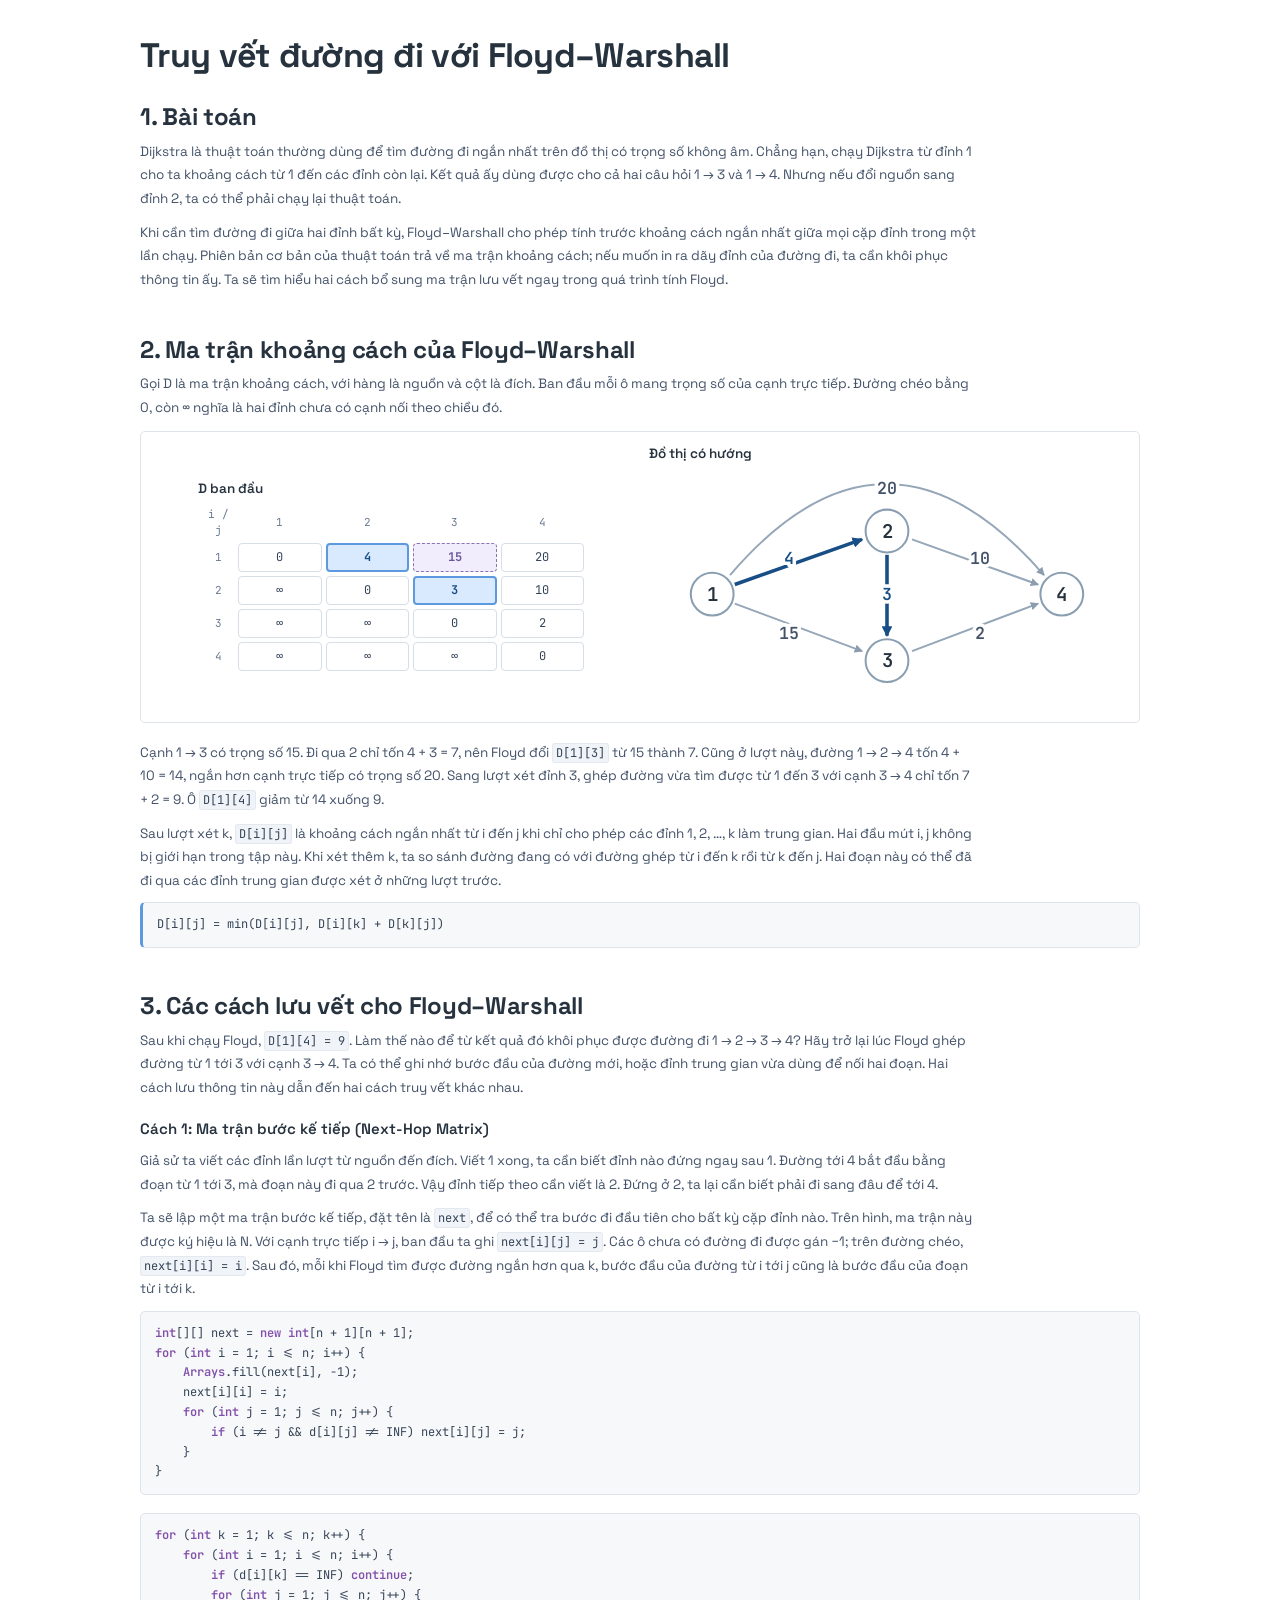
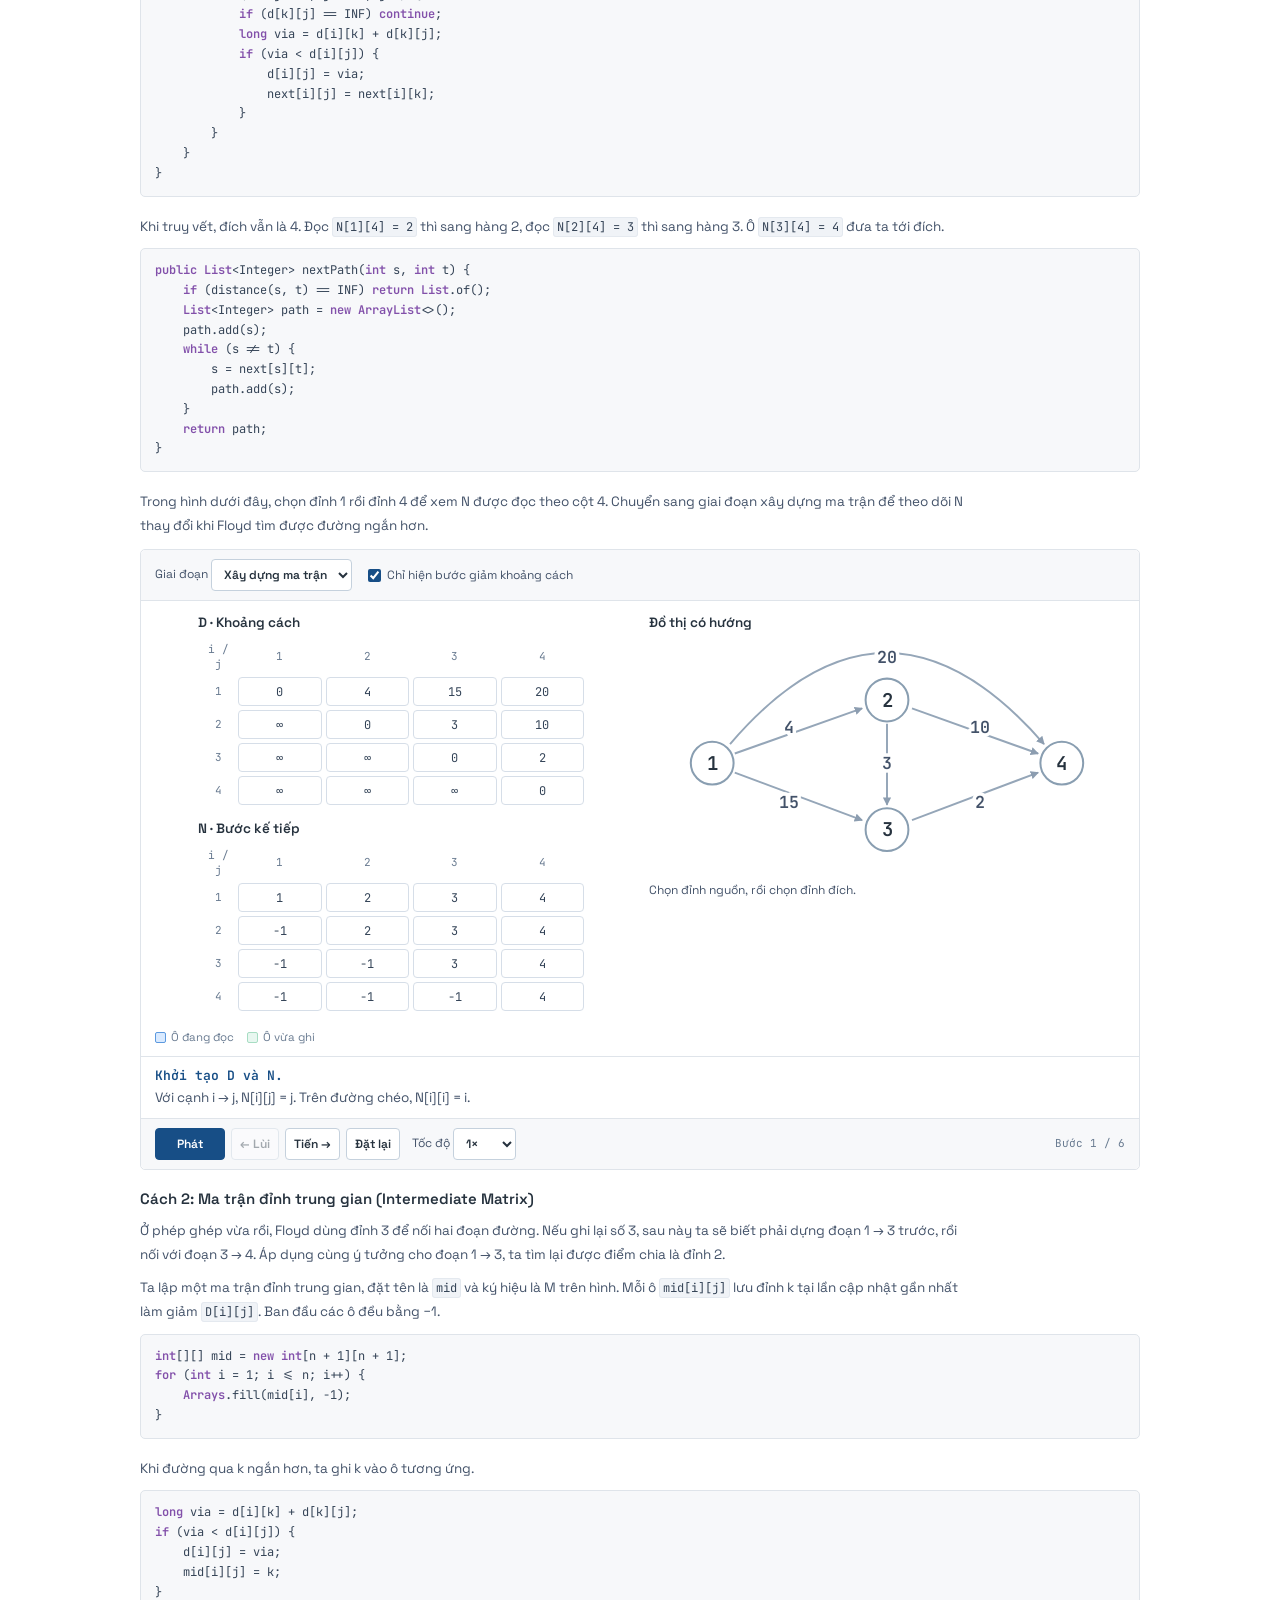
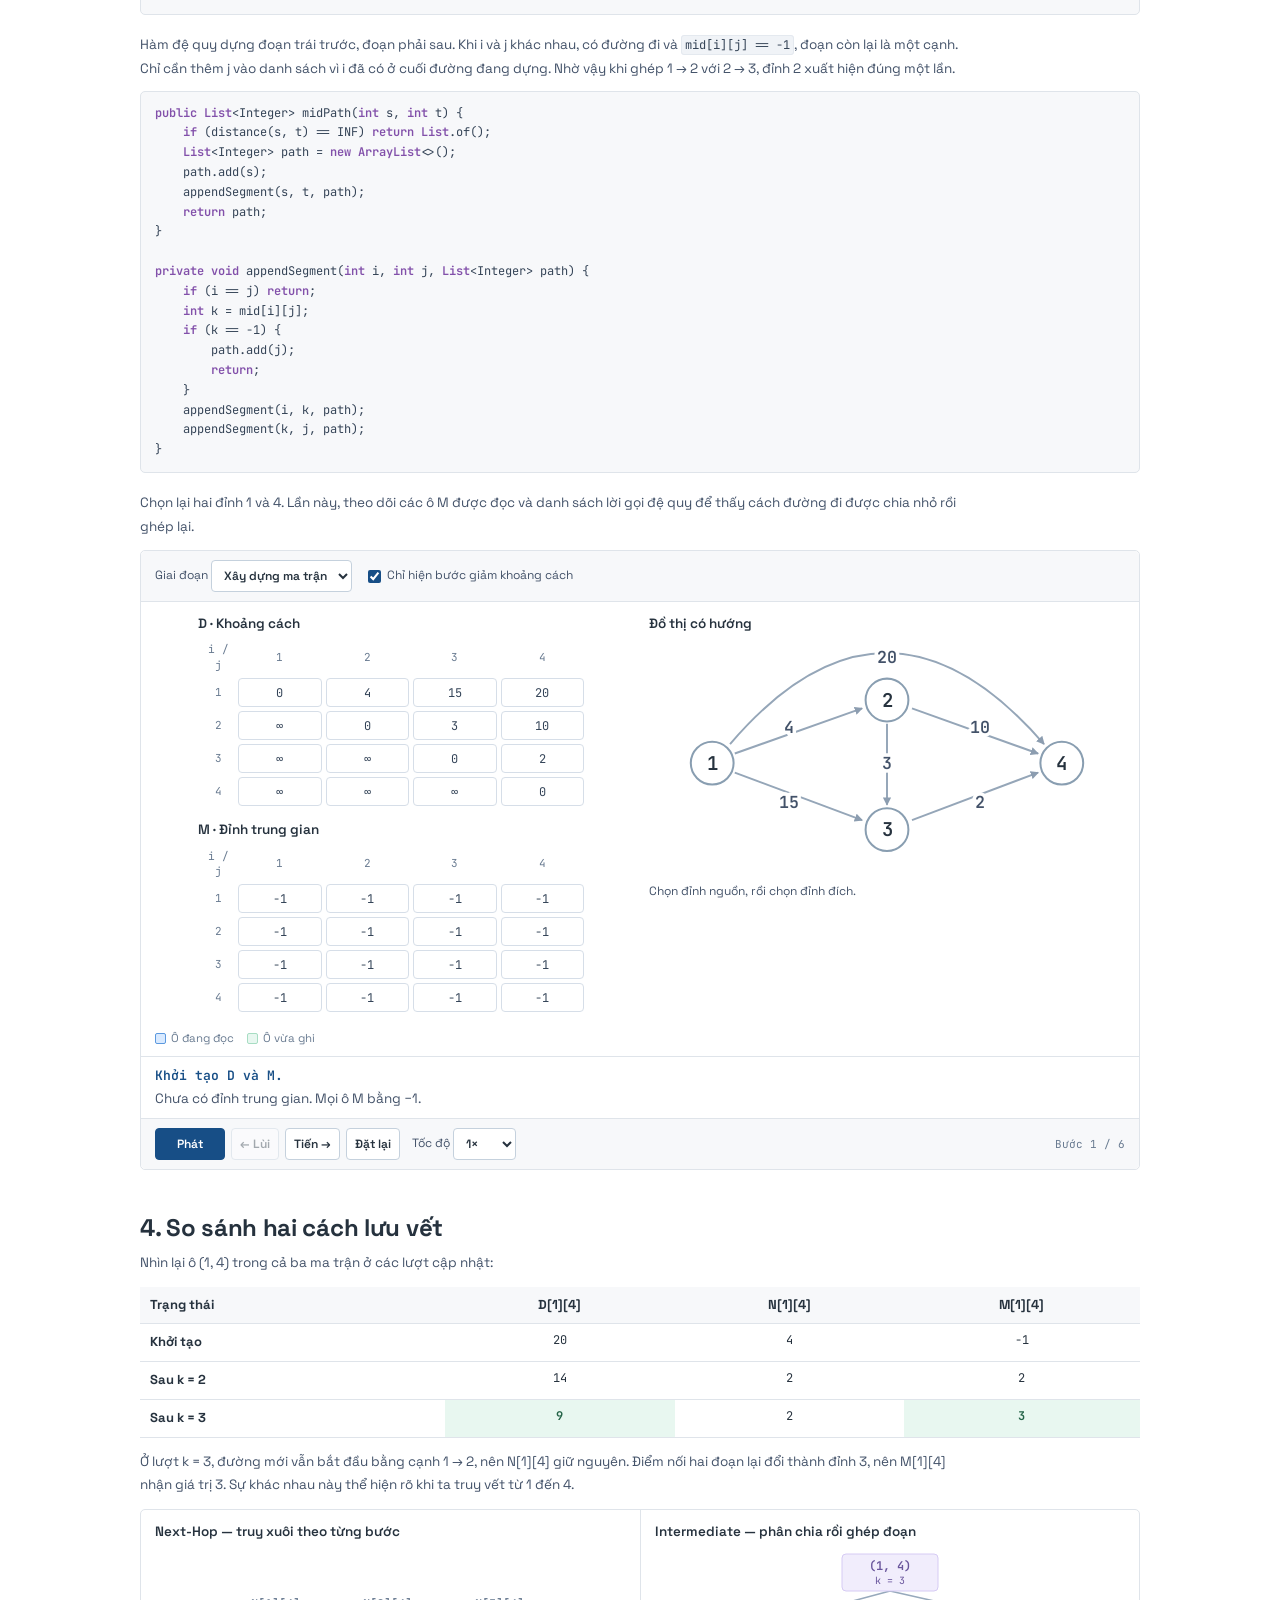
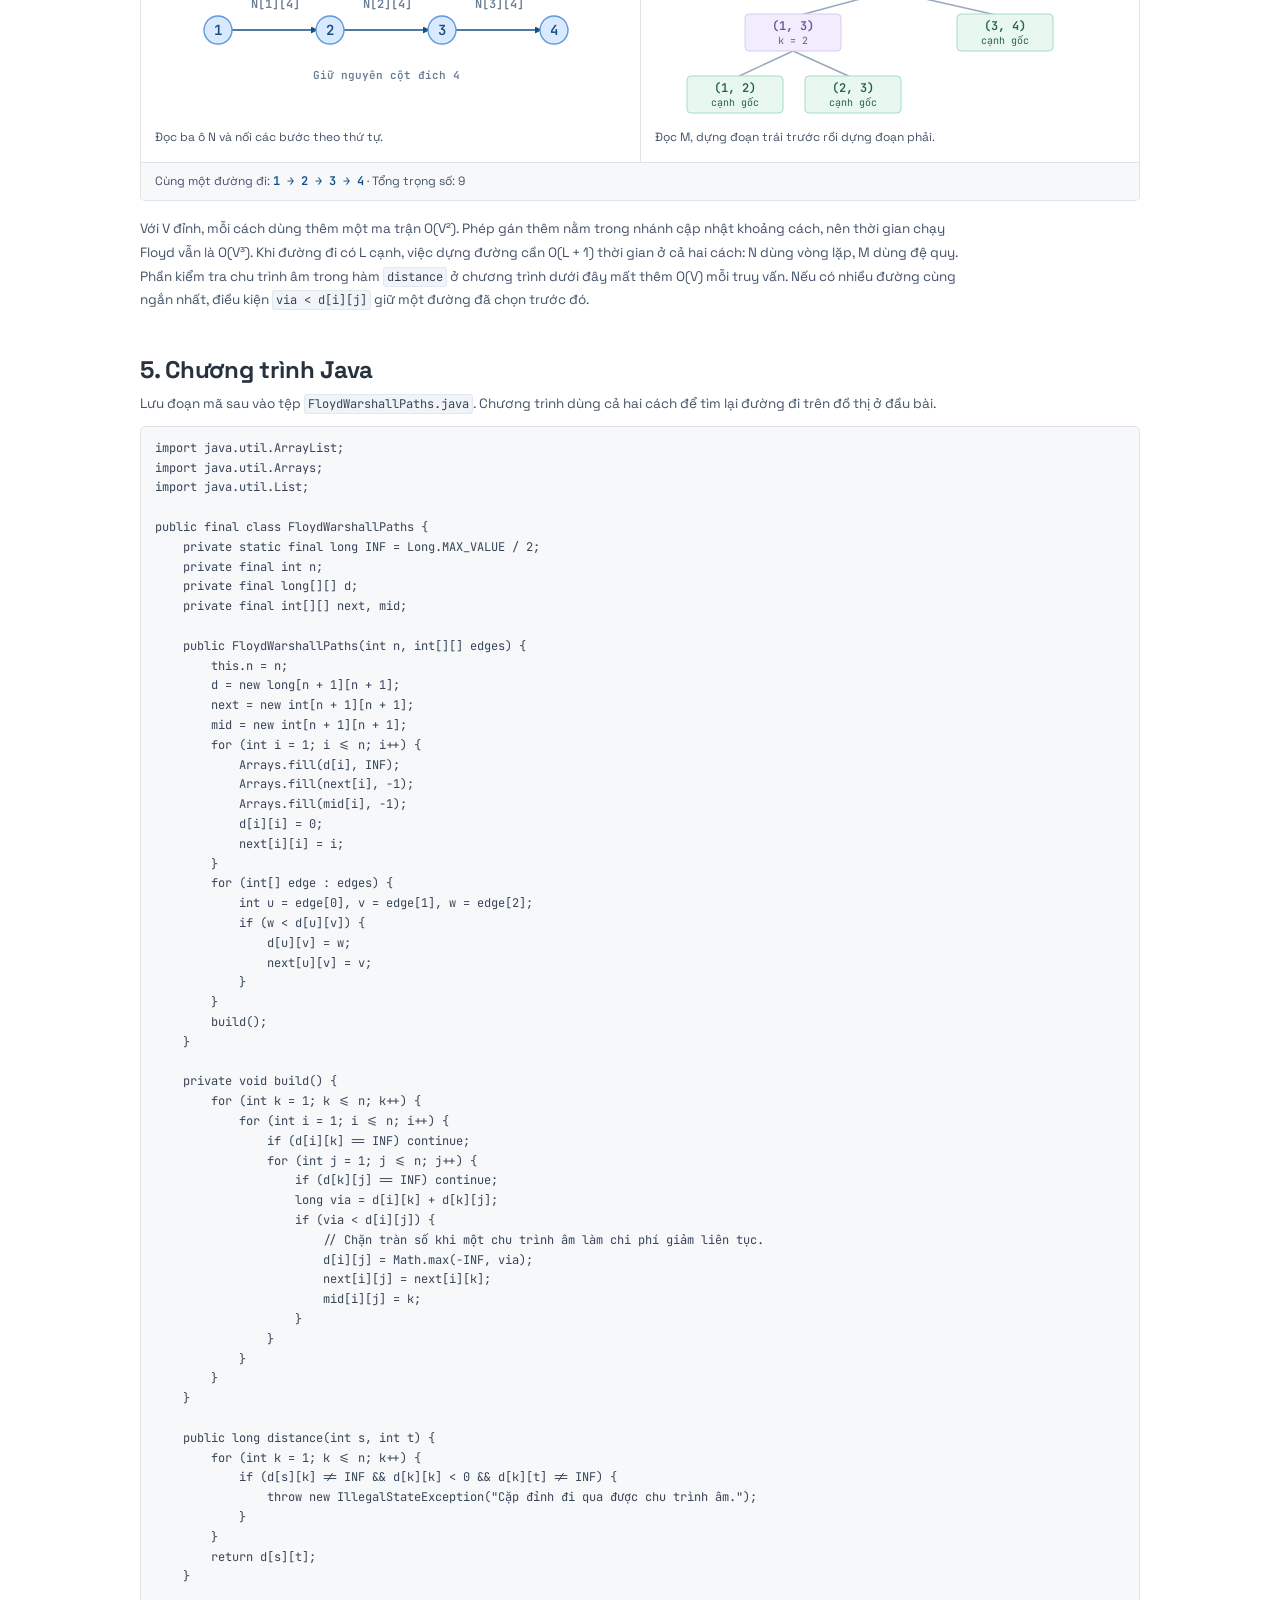
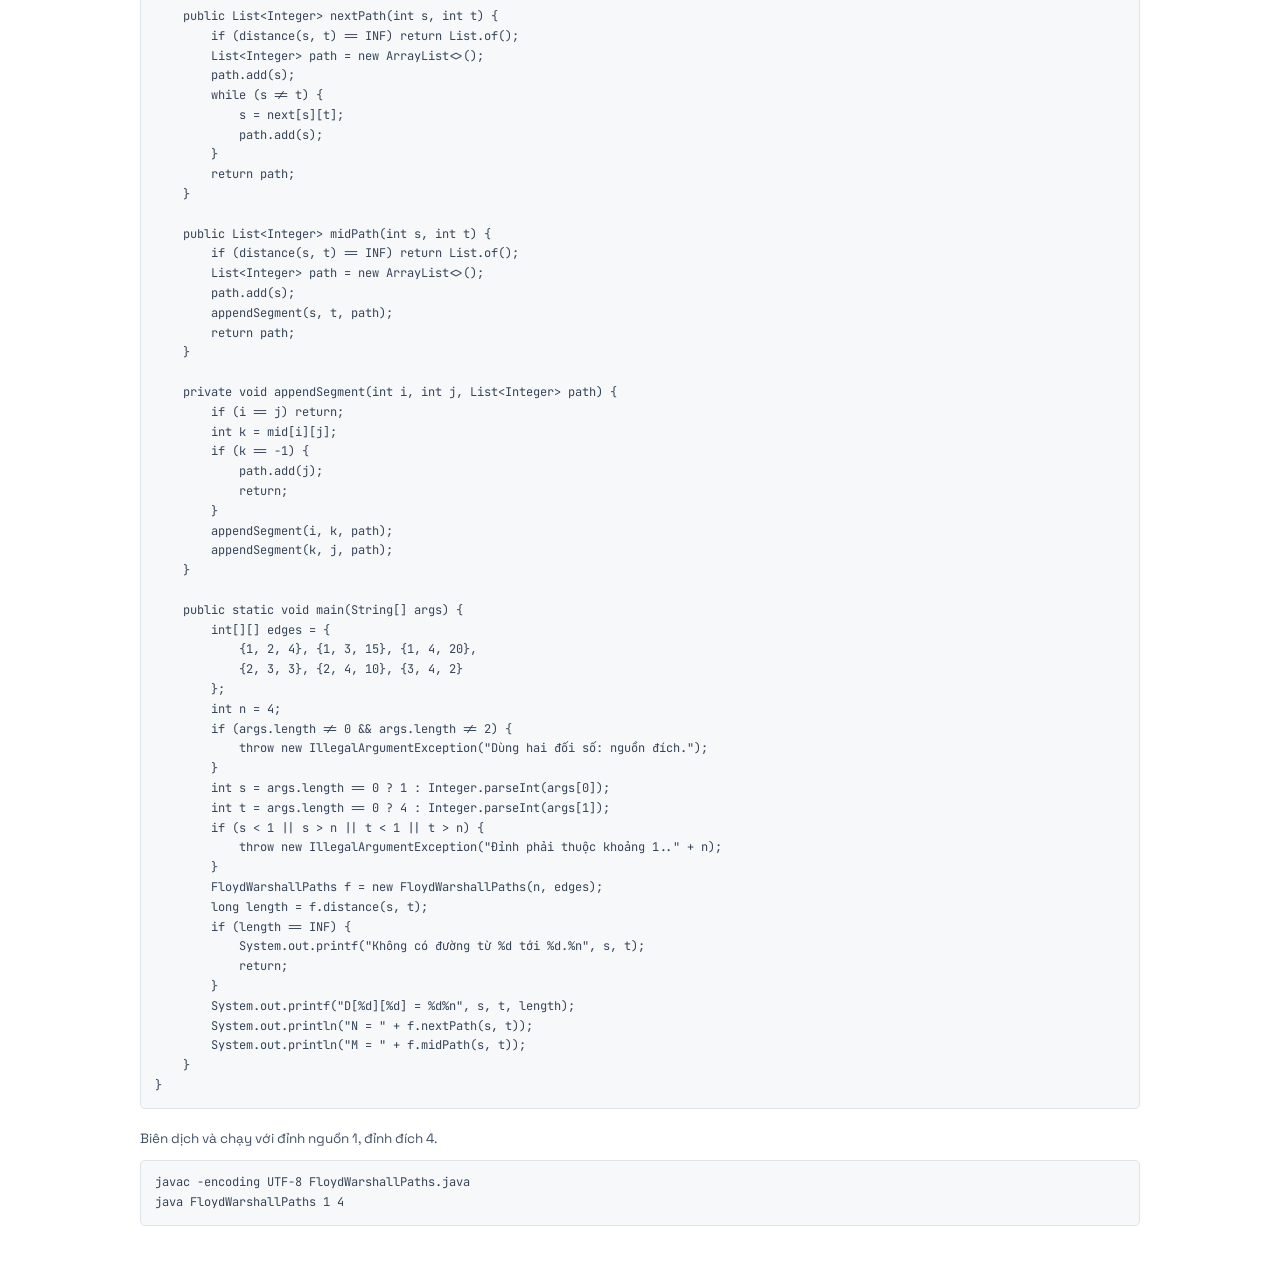
==== index.html @ 9a519100 "Clarify Floyd recurrence and compare sequential and recursive path reconstruction" ====
<!doctype html>
<html lang="vi">
<head>
<meta charset="utf-8"><meta name="viewport" content="width=device-width, initial-scale=1">
<title>Truy vết đường đi với Floyd–Warshall</title>
<meta name="description" content="Truy vết Floyd–Warshall bằng ma trận bước kế tiếp hoặc ma trận đỉnh trung gian, với ví dụ bốn đỉnh và mã Java.">
<link rel="stylesheet" href="lesson.css?v=inline4"><script defer src="matrix-engine.js?v=5"></script><script defer src="lesson.js?v=reader2"></script>
</head>
<body><main>
<header><h1>Truy vết đường đi với Floyd–Warshall</h1></header>
<section id="problem"><h2>1. Bài toán</h2>
<p>Dijkstra là thuật toán thường dùng để tìm đường đi ngắn nhất trên đồ thị có trọng số không âm. Chẳng hạn, chạy Dijkstra từ đỉnh 1 cho ta khoảng cách từ 1 đến các đỉnh còn lại. Kết quả ấy dùng được cho cả hai câu hỏi 1 → 3 và 1 → 4. Nhưng nếu đổi nguồn sang đỉnh 2, ta có thể phải chạy lại thuật toán.</p>
<p>Khi cần tìm đường đi giữa hai đỉnh bất kỳ, Floyd–Warshall cho phép tính trước khoảng cách ngắn nhất giữa mọi cặp đỉnh trong một lần chạy. Phiên bản cơ bản của thuật toán trả về ma trận khoảng cách; nếu muốn in ra dãy đỉnh của đường đi, ta cần khôi phục thông tin ấy. Ta sẽ tìm hiểu hai cách bổ sung ma trận lưu vết ngay trong quá trình tính Floyd.</p>
</section>
<section id="floyd"><h2>2. Ma trận khoảng cách của Floyd–Warshall</h2>
<p>Gọi D là ma trận khoảng cách, với hàng là nguồn và cột là đích. Ban đầu mỗi ô mang trọng số của cạnh trực tiếp. Đường chéo bằng 0, còn ∞ nghĩa là hai đỉnh chưa có cạnh nối theo chiều đó.</p>
<div class="views initial"><div class="matrices"><table class="matrix" data-matrix="D"><caption>D ban đầu</caption><thead><tr><td>i / j</td><th scope="col">1</th><th scope="col">2</th><th scope="col">3</th><th scope="col">4</th></tr></thead><tbody><tr><th scope="row">1</th><td data-cell="0,0">0</td><td data-cell="0,1" class="read">4</td><td data-cell="0,2" class="target">15</td><td data-cell="0,3">20</td></tr><tr><th scope="row">2</th><td data-cell="1,0">∞</td><td data-cell="1,1">0</td><td data-cell="1,2" class="read">3</td><td data-cell="1,3">10</td></tr><tr><th scope="row">3</th><td data-cell="2,0">∞</td><td data-cell="2,1">∞</td><td data-cell="2,2">0</td><td data-cell="2,3">2</td></tr><tr><th scope="row">4</th><td data-cell="3,0">∞</td><td data-cell="3,1">∞</td><td data-cell="3,2">∞</td><td data-cell="3,3">0</td></tr></tbody></table></div><figure class="graph-panel" style="--arrow:url(#arrow-initial);--arrow-on:url(#arrow-on-initial)"><figcaption>Đồ thị có hướng</figcaption><svg class="route-graph" role="img" aria-labelledby="graph-title-initial" viewBox="0 0 370 202">
            <title id="graph-title-initial">Đồ thị có hướng. Các cạnh 1 → 2, 1 → 3, 1 → 4, 2 → 3, 2 → 4 và 3 → 4 có trọng số lần lượt là 4, 15, 20, 3, 10 và 2.</title>
            <defs>
              <marker id="arrow-initial" viewBox="0 0 8 8" refX="7" refY="4" markerWidth="7" markerHeight="7" orient="auto" markerUnits="userSpaceOnUse"><path d="M0 0 8 4 0 8Z" fill="#8c9db0"/></marker>
              <marker id="arrow-on-initial" viewBox="0 0 8 8" refX="7" refY="4" markerWidth="9" markerHeight="9" orient="auto" markerUnits="userSpaceOnUse"><path d="M0 0 8 4 0 8Z" fill="#174e86"/></marker>
            </defs>
            <g data-edge="0,3"><path d="M53 90 Q184 -63 317 90"/><text x="185" y="17">20</text></g>
            <g class="active" data-edge="0,1"><path d="M57 98 164 60"/><text x="103" y="76">4</text></g>
            <g data-edge="1,3"><path d="M206 60 312 98"/><text x="263" y="76">10</text></g>
            <g data-edge="0,2"><path d="M57 114 164 154"/><text x="103" y="139">15</text></g>
            <g data-edge="2,3"><path d="M206 154 312 114"/><text x="263" y="139">2</text></g>
            <g class="active" data-edge="1,2"><path d="M185 73V141"/><text x="185" y="106">3</text></g>
            <g data-node="0" transform="translate(38 106)"><circle r="18"/><text>1</text></g>
            <g data-node="1" transform="translate(185 53)"><circle r="18"/><text>2</text></g>
            <g data-node="2" transform="translate(185 162)"><circle r="18"/><text>3</text></g>
            <g data-node="3" transform="translate(332 106)"><circle r="18"/><text>4</text></g>
          </svg></figure></div>

<p>Cạnh 1 → 3 có trọng số 15. Đi qua 2 chỉ tốn 4 + 3 = 7, nên Floyd đổi <code>D[1][3]</code> từ 15 thành 7. Cũng ở lượt này, đường 1 → 2 → 4 tốn 4 + 10 = 14, ngắn hơn cạnh trực tiếp có trọng số 20. Sang lượt xét đỉnh 3, ghép đường vừa tìm được từ 1 đến 3 với cạnh 3 → 4 chỉ tốn 7 + 2 = 9. Ô <code>D[1][4]</code> giảm từ 14 xuống 9.</p>
<p>Sau lượt xét k, <code>D[i][j]</code> là khoảng cách ngắn nhất từ i đến j khi chỉ cho phép các đỉnh 1, 2, …, k làm trung gian. Hai đầu mút i, j không bị giới hạn trong tập này. Khi xét thêm k, ta so sánh đường đang có với đường ghép từ i đến k rồi từ k đến j. Hai đoạn này có thể đã đi qua các đỉnh trung gian được xét ở những lượt trước.</p>
<pre class="formula"><code>D[i][j] = min(D[i][j], D[i][k] + D[k][j])</code></pre>
</section>
<section id="methods"><h2>3. Các cách lưu vết cho Floyd–Warshall</h2>
<p>Sau khi chạy Floyd, <code>D[1][4] = 9</code>. Làm thế nào để từ kết quả đó khôi phục được đường đi 1 → 2 → 3 → 4? Hãy trở lại lúc Floyd ghép đường từ 1 tới 3 với cạnh 3 → 4. Ta có thể ghi nhớ bước đầu của đường mới, hoặc đỉnh trung gian vừa dùng để nối hai đoạn. Hai cách lưu thông tin này dẫn đến hai cách truy vết khác nhau.</p>

<div id="next-hop"><h3>Cách 1: Ma trận bước kế tiếp (Next-Hop Matrix)</h3>
<p>Giả sử ta viết các đỉnh lần lượt từ nguồn đến đích. Viết 1 xong, ta cần biết đỉnh nào đứng ngay sau 1. Đường tới 4 bắt đầu bằng đoạn từ 1 tới 3, mà đoạn này đi qua 2 trước. Vậy đỉnh tiếp theo cần viết là 2. Đứng ở 2, ta lại cần biết phải đi sang đâu để tới 4.</p>
<p>Ta sẽ lập một ma trận bước kế tiếp, đặt tên là <code>next</code>, để có thể tra bước đi đầu tiên cho bất kỳ cặp đỉnh nào. Trên hình, ma trận này được ký hiệu là N. Với cạnh trực tiếp i → j, ban đầu ta ghi <code>next[i][j] = j</code>. Các ô chưa có đường đi được gán −1; trên đường chéo, <code>next[i][i] = i</code>. Sau đó, mỗi khi Floyd tìm được đường ngắn hơn qua k, bước đầu của đường từ i tới j cũng là bước đầu của đoạn từ i tới k.</p>
<pre id="next-code"><code><span class="kw">int</span>[][] next = <span class="kw">new</span> <span class="kw">int</span>[n + 1][n + 1];
<span class="kw">for</span> (<span class="kw">int</span> i = 1; i &lt;= n; i++) {
    <span class="kw">Arrays</span>.fill(next[i], -1);
    next[i][i] = i;
    <span class="kw">for</span> (<span class="kw">int</span> j = 1; j &lt;= n; j++) {
        <span class="kw">if</span> (i != j &amp;&amp; d[i][j] != INF) next[i][j] = j;
    }
}</code></pre>
<pre><code><span class="kw">for</span> (<span class="kw">int</span> k = 1; k &lt;= n; k++) {
    <span class="kw">for</span> (<span class="kw">int</span> i = 1; i &lt;= n; i++) {
        <span class="kw">if</span> (d[i][k] == INF) <span class="kw">continue</span>;
        <span class="kw">for</span> (<span class="kw">int</span> j = 1; j &lt;= n; j++) {
            <span class="kw">if</span> (d[k][j] == INF) <span class="kw">continue</span>;
            <span class="kw">long</span> via = d[i][k] + d[k][j];
            <span class="kw">if</span> (via &lt; d[i][j]) {
                d[i][j] = via;
                next[i][j] = next[i][k];
            }
        }
    }
}</code></pre>
<p>Khi truy vết, đích vẫn là 4. Đọc <code>N[1][4] = 2</code> thì sang hàng 2, đọc <code>N[2][4] = 3</code> thì sang hàng 3. Ô <code>N[3][4] = 4</code> đưa ta tới đích.</p>
<pre><code><span class="kw">public</span> <span class="kw">List</span>&lt;Integer&gt; nextPath(<span class="kw">int</span> s, <span class="kw">int</span> t) {
    <span class="kw">if</span> (distance(s, t) == INF) <span class="kw">return</span> <span class="kw">List</span>.of();
    <span class="kw">List</span>&lt;Integer&gt; path = <span class="kw">new</span> <span class="kw">ArrayList</span>&lt;&gt;();
    path.add(s);
    <span class="kw">while</span> (s != t) {
        s = next[s][t];
        path.add(s);
    }
    <span class="kw">return</span> path;
}</code></pre>
<p class="demo-intro">Trong hình dưới đây, chọn đỉnh 1 rồi đỉnh 4 để xem N được đọc theo cột 4. Chuyển sang giai đoạn xây dựng ma trận để theo dõi N thay đổi khi Floyd tìm được đường ngắn hơn.</p>
<div id="simulation"><div class="demo" data-method="N" id="demo-n">
  <div class="settings"><label>Giai đoạn <select data-role="phase"><option value="build">Xây dựng ma trận</option><option value="trace">Truy vết đường đi</option></select></label>
    <label data-role="filter-label"><input type="checkbox" data-role="filter" checked> Chỉ hiện bước giảm khoảng cách</label></div>
  <div class="views"><div class="matrices"><table class="matrix" data-matrix="D"><caption>D · Khoảng cách</caption><thead><tr><td>i / j</td><th scope="col">1</th><th scope="col">2</th><th scope="col">3</th><th scope="col">4</th></tr></thead><tbody><tr><th scope="row">1</th><td data-cell="0,0">0</td><td data-cell="0,1">4</td><td data-cell="0,2">15</td><td data-cell="0,3">20</td></tr><tr><th scope="row">2</th><td data-cell="1,0">∞</td><td data-cell="1,1">0</td><td data-cell="1,2">3</td><td data-cell="1,3">10</td></tr><tr><th scope="row">3</th><td data-cell="2,0">∞</td><td data-cell="2,1">∞</td><td data-cell="2,2">0</td><td data-cell="2,3">2</td></tr><tr><th scope="row">4</th><td data-cell="3,0">∞</td><td data-cell="3,1">∞</td><td data-cell="3,2">∞</td><td data-cell="3,3">0</td></tr></tbody></table><table class="matrix" data-matrix="N"><caption>N · Bước kế tiếp</caption><thead><tr><td>i / j</td><th scope="col">1</th><th scope="col">2</th><th scope="col">3</th><th scope="col">4</th></tr></thead><tbody><tr><th scope="row">1</th><td data-cell="0,0">1</td><td data-cell="0,1">2</td><td data-cell="0,2">3</td><td data-cell="0,3">4</td></tr><tr><th scope="row">2</th><td data-cell="1,0">−1</td><td data-cell="1,1">2</td><td data-cell="1,2">3</td><td data-cell="1,3">4</td></tr><tr><th scope="row">3</th><td data-cell="2,0">−1</td><td data-cell="2,1">−1</td><td data-cell="2,2">3</td><td data-cell="2,3">4</td></tr><tr><th scope="row">4</th><td data-cell="3,0">−1</td><td data-cell="3,1">−1</td><td data-cell="3,2">−1</td><td data-cell="3,3">4</td></tr></tbody></table>
  </div><div class="drawing"><figure class="graph-panel" style="--arrow:url(#arrow-N);--arrow-on:url(#arrow-on-N)"><figcaption>Đồ thị có hướng</figcaption><svg class="route-graph" role="group" aria-labelledby="graph-title-N" viewBox="0 0 370 202">
            <title id="graph-title-N">Đồ thị có hướng. Các cạnh 1 → 2, 1 → 3, 1 → 4, 2 → 3, 2 → 4 và 3 → 4 có trọng số lần lượt là 4, 15, 20, 3, 10 và 2.</title>
            <defs>
              <marker id="arrow-N" viewBox="0 0 8 8" refX="7" refY="4" markerWidth="7" markerHeight="7" orient="auto" markerUnits="userSpaceOnUse"><path d="M0 0 8 4 0 8Z" fill="#8c9db0"/></marker>
              <marker id="arrow-on-N" viewBox="0 0 8 8" refX="7" refY="4" markerWidth="9" markerHeight="9" orient="auto" markerUnits="userSpaceOnUse"><path d="M0 0 8 4 0 8Z" fill="#174e86"/></marker>
            </defs>
            <g data-edge="0,3"><path d="M53 90 Q184 -63 317 90"/><text x="185" y="17">20</text></g>
            <g data-edge="0,1"><path d="M57 98 164 60"/><text x="103" y="76">4</text></g>
            <g data-edge="1,3"><path d="M206 60 312 98"/><text x="263" y="76">10</text></g>
            <g data-edge="0,2"><path d="M57 114 164 154"/><text x="103" y="139">15</text></g>
            <g data-edge="2,3"><path d="M206 154 312 114"/><text x="263" y="139">2</text></g>
            <g data-edge="1,2"><path d="M185 73V141"/><text x="185" y="106">3</text></g>
            <g role="button" tabindex="0" aria-label="Chọn đỉnh 1" data-node="0" transform="translate(38 106)"><circle r="18"/><text>1</text></g>
            <g role="button" tabindex="0" aria-label="Chọn đỉnh 2" data-node="1" transform="translate(185 53)"><circle r="18"/><text>2</text></g>
            <g role="button" tabindex="0" aria-label="Chọn đỉnh 3" data-node="2" transform="translate(185 162)"><circle r="18"/><text>3</text></g>
            <g role="button" tabindex="0" aria-label="Chọn đỉnh 4" data-node="3" transform="translate(332 106)"><circle r="18"/><text>4</text></g>
          </svg></figure>
    <p class="pick" data-role="pick">Chọn đỉnh nguồn, rồi chọn đỉnh đích.</p>
    <p class="route" data-role="route"></p>
  </div></div>
  <p class="legend"><span class="read-key"></span>Ô đang đọc <span class="write-key"></span>Ô vừa ghi</p>
  <div class="feedback"><p data-role="statement" aria-live="polite" aria-atomic="true">Trạng thái ban đầu.</p><p class="detail" data-role="detail"></p></div>
  <div class="player"><button type="button" data-action="play">Phát</button><button type="button" data-action="prev" aria-label="Lùi một bước">← Lùi</button><button type="button" data-action="next" aria-label="Tiến một bước">Tiến →</button><button type="button" data-action="reset">Đặt lại</button>
    <label>Tốc độ <select data-role="speed"><option value="2200">0,5×</option><option value="1100" selected>1×</option><option value="550">2×</option></select></label><span data-role="count"></span></div>
  <noscript><p>Bật JavaScript để chọn đỉnh và chạy từng bước.</p></noscript>
</div></div>
</div>
<div id="intermediate"><h3>Cách 2: Ma trận đỉnh trung gian (Intermediate Matrix)</h3>
<p>Ở phép ghép vừa rồi, Floyd dùng đỉnh 3 để nối hai đoạn đường. Nếu ghi lại số 3, sau này ta sẽ biết phải dựng đoạn 1 → 3 trước, rồi nối với đoạn 3 → 4. Áp dụng cùng ý tưởng cho đoạn 1 → 3, ta tìm lại được điểm chia là đỉnh 2.</p>
<p>Ta lập một ma trận đỉnh trung gian, đặt tên là <code>mid</code> và ký hiệu là M trên hình. Mỗi ô <code>mid[i][j]</code> lưu đỉnh k tại lần cập nhật gần nhất làm giảm <code>D[i][j]</code>. Ban đầu các ô đều bằng −1.</p>
<pre><code><span class="kw">int</span>[][] mid = <span class="kw">new</span> <span class="kw">int</span>[n + 1][n + 1];
<span class="kw">for</span> (<span class="kw">int</span> i = 1; i &lt;= n; i++) {
    <span class="kw">Arrays</span>.fill(mid[i], -1);
}</code></pre>
<p>Khi đường qua k ngắn hơn, ta ghi k vào ô tương ứng.</p>
<pre><code><span class="kw">long</span> via = d[i][k] + d[k][j];
<span class="kw">if</span> (via &lt; d[i][j]) {
    d[i][j] = via;
    mid[i][j] = k;
}</code></pre>
<p>Hàm đệ quy dựng đoạn trái trước, đoạn phải sau. Khi i và j khác nhau, có đường đi và <code>mid[i][j] == -1</code>, đoạn còn lại là một cạnh. Chỉ cần thêm j vào danh sách vì i đã có ở cuối đường đang dựng. Nhờ vậy khi ghép 1 → 2 với 2 → 3, đỉnh 2 xuất hiện đúng một lần.</p>
<pre><code><span class="kw">public</span> <span class="kw">List</span>&lt;Integer&gt; midPath(<span class="kw">int</span> s, <span class="kw">int</span> t) {
    <span class="kw">if</span> (distance(s, t) == INF) <span class="kw">return</span> <span class="kw">List</span>.of();
    <span class="kw">List</span>&lt;Integer&gt; path = <span class="kw">new</span> <span class="kw">ArrayList</span>&lt;&gt;();
    path.add(s);
    appendSegment(s, t, path);
    <span class="kw">return</span> path;
}

<span class="kw">private</span> <span class="kw">void</span> appendSegment(<span class="kw">int</span> i, <span class="kw">int</span> j, <span class="kw">List</span>&lt;Integer&gt; path) {
    <span class="kw">if</span> (i == j) <span class="kw">return</span>;
    <span class="kw">int</span> k = mid[i][j];
    <span class="kw">if</span> (k == -1) {
        path.add(j);
        <span class="kw">return</span>;
    }
    appendSegment(i, k, path);
    appendSegment(k, j, path);
}</code></pre>
<p class="demo-intro">Chọn lại hai đỉnh 1 và 4. Lần này, theo dõi các ô M được đọc và danh sách lời gọi đệ quy để thấy cách đường đi được chia nhỏ rồi ghép lại.</p>
<div class="demo" data-method="M" id="demo-m">
  <div class="settings"><label>Giai đoạn <select data-role="phase"><option value="build">Xây dựng ma trận</option><option value="trace">Truy vết đường đi</option></select></label>
    <label data-role="filter-label"><input type="checkbox" data-role="filter" checked> Chỉ hiện bước giảm khoảng cách</label></div>
  <div class="views"><div class="matrices"><table class="matrix" data-matrix="D"><caption>D · Khoảng cách</caption><thead><tr><td>i / j</td><th scope="col">1</th><th scope="col">2</th><th scope="col">3</th><th scope="col">4</th></tr></thead><tbody><tr><th scope="row">1</th><td data-cell="0,0">0</td><td data-cell="0,1">4</td><td data-cell="0,2">15</td><td data-cell="0,3">20</td></tr><tr><th scope="row">2</th><td data-cell="1,0">∞</td><td data-cell="1,1">0</td><td data-cell="1,2">3</td><td data-cell="1,3">10</td></tr><tr><th scope="row">3</th><td data-cell="2,0">∞</td><td data-cell="2,1">∞</td><td data-cell="2,2">0</td><td data-cell="2,3">2</td></tr><tr><th scope="row">4</th><td data-cell="3,0">∞</td><td data-cell="3,1">∞</td><td data-cell="3,2">∞</td><td data-cell="3,3">0</td></tr></tbody></table><table class="matrix" data-matrix="M"><caption>M · Đỉnh trung gian</caption><thead><tr><td>i / j</td><th scope="col">1</th><th scope="col">2</th><th scope="col">3</th><th scope="col">4</th></tr></thead><tbody><tr><th scope="row">1</th><td data-cell="0,0">−1</td><td data-cell="0,1">−1</td><td data-cell="0,2">−1</td><td data-cell="0,3">−1</td></tr><tr><th scope="row">2</th><td data-cell="1,0">−1</td><td data-cell="1,1">−1</td><td data-cell="1,2">−1</td><td data-cell="1,3">−1</td></tr><tr><th scope="row">3</th><td data-cell="2,0">−1</td><td data-cell="2,1">−1</td><td data-cell="2,2">−1</td><td data-cell="2,3">−1</td></tr><tr><th scope="row">4</th><td data-cell="3,0">−1</td><td data-cell="3,1">−1</td><td data-cell="3,2">−1</td><td data-cell="3,3">−1</td></tr></tbody></table>
    <div data-role="calls-box" class="calls" hidden><h4>Lời gọi đệ quy</h4><ol data-role="calls"></ol></div>
  </div><div class="drawing"><figure class="graph-panel" style="--arrow:url(#arrow-M);--arrow-on:url(#arrow-on-M)"><figcaption>Đồ thị có hướng</figcaption><svg class="route-graph" role="group" aria-labelledby="graph-title-M" viewBox="0 0 370 202">
            <title id="graph-title-M">Đồ thị có hướng. Các cạnh 1 → 2, 1 → 3, 1 → 4, 2 → 3, 2 → 4 và 3 → 4 có trọng số lần lượt là 4, 15, 20, 3, 10 và 2.</title>
            <defs>
              <marker id="arrow-M" viewBox="0 0 8 8" refX="7" refY="4" markerWidth="7" markerHeight="7" orient="auto" markerUnits="userSpaceOnUse"><path d="M0 0 8 4 0 8Z" fill="#8c9db0"/></marker>
              <marker id="arrow-on-M" viewBox="0 0 8 8" refX="7" refY="4" markerWidth="9" markerHeight="9" orient="auto" markerUnits="userSpaceOnUse"><path d="M0 0 8 4 0 8Z" fill="#174e86"/></marker>
            </defs>
            <g data-edge="0,3"><path d="M53 90 Q184 -63 317 90"/><text x="185" y="17">20</text></g>
            <g data-edge="0,1"><path d="M57 98 164 60"/><text x="103" y="76">4</text></g>
            <g data-edge="1,3"><path d="M206 60 312 98"/><text x="263" y="76">10</text></g>
            <g data-edge="0,2"><path d="M57 114 164 154"/><text x="103" y="139">15</text></g>
            <g data-edge="2,3"><path d="M206 154 312 114"/><text x="263" y="139">2</text></g>
            <g data-edge="1,2"><path d="M185 73V141"/><text x="185" y="106">3</text></g>
            <g role="button" tabindex="0" aria-label="Chọn đỉnh 1" data-node="0" transform="translate(38 106)"><circle r="18"/><text>1</text></g>
            <g role="button" tabindex="0" aria-label="Chọn đỉnh 2" data-node="1" transform="translate(185 53)"><circle r="18"/><text>2</text></g>
            <g role="button" tabindex="0" aria-label="Chọn đỉnh 3" data-node="2" transform="translate(185 162)"><circle r="18"/><text>3</text></g>
            <g role="button" tabindex="0" aria-label="Chọn đỉnh 4" data-node="3" transform="translate(332 106)"><circle r="18"/><text>4</text></g>
          </svg></figure>
    <p class="pick" data-role="pick">Chọn đỉnh nguồn, rồi chọn đỉnh đích.</p>
    <p class="route" data-role="route"></p>
  </div></div>
  <p class="legend"><span class="read-key"></span>Ô đang đọc <span class="write-key"></span>Ô vừa ghi</p>
  <div class="feedback"><p data-role="statement" aria-live="polite" aria-atomic="true">Trạng thái ban đầu.</p><p class="detail" data-role="detail"></p></div>
  <div class="player"><button type="button" data-action="play">Phát</button><button type="button" data-action="prev" aria-label="Lùi một bước">← Lùi</button><button type="button" data-action="next" aria-label="Tiến một bước">Tiến →</button><button type="button" data-action="reset">Đặt lại</button>
    <label>Tốc độ <select data-role="speed"><option value="2200">0,5×</option><option value="1100" selected>1×</option><option value="550">2×</option></select></label><span data-role="count"></span></div>
  <noscript><p>Bật JavaScript để chọn đỉnh và chạy từng bước.</p></noscript>
</div>
</div>
</section>
<section id="comparison"><h2>4. So sánh hai cách lưu vết</h2>
<p>Nhìn lại ô (1, 4) trong cả ba ma trận ở các lượt cập nhật:</p>
<table class="compare state-compare"><thead><tr><th scope="col">Trạng thái</th><th scope="col">D[1][4]</th><th scope="col">N[1][4]</th><th scope="col">M[1][4]</th></tr></thead><tbody>
<tr><th scope="row">Khởi tạo</th><td>20</td><td>4</td><td>−1</td></tr>
<tr><th scope="row">Sau k = 2</th><td>14</td><td>2</td><td>2</td></tr>
<tr><th scope="row">Sau k = 3</th><td class="changed">9</td><td>2</td><td class="changed">3</td></tr></tbody></table>
<p>Ở lượt k = 3, đường mới vẫn bắt đầu bằng cạnh 1 → 2, nên N[1][4] giữ nguyên. Điểm nối hai đoạn lại đổi thành đỉnh 3, nên M[1][4] nhận giá trị 3. Sự khác nhau này thể hiện rõ khi ta truy vết từ 1 đến 4.</p>
<div class="trace-compare">
<figure><figcaption>Next-Hop — truy xuôi theo từng bước</figcaption>
<svg class="compare-diagram" role="img" aria-label="Đọc N[1][4] bằng 2, N[2][4] bằng 3 và N[3][4] bằng 4" viewBox="0 0 420 174"><defs><marker id="compare-arrow" markerWidth="7" markerHeight="7" refX="6" refY="3.5" orient="auto" markerUnits="userSpaceOnUse"><path d="M0 0L7 3.5L0 7Z" fill="#174e86"/></marker></defs>
<g class="compare-arrow" marker-end="url(#compare-arrow)"><path d="M51 83H136"/><path d="M163 83H248"/><path d="M275 83H360"/></g>
<g class="compare-label"><text x="94" y="57">N[1][4]</text><text x="206" y="57">N[2][4]</text><text x="318" y="57">N[3][4]</text></g>
<g class="compare-node"><circle cx="37" cy="83" r="14"/><circle cx="149" cy="83" r="14"/><circle cx="261" cy="83" r="14"/><circle cx="373" cy="83" r="14"/><text x="37" y="83">1</text><text x="149" y="83">2</text><text x="261" y="83">3</text><text x="373" y="83">4</text></g><text class="compare-label" x="205" y="128">Giữ nguyên cột đích 4</text></svg>
<p>Đọc ba ô N và nối các bước theo thứ tự.</p></figure>
<figure><figcaption>Intermediate — phân chia rồi ghép đoạn</figcaption>
<svg class="compare-diagram" role="img" aria-label="M[1][4] bằng 3: chia thành 1 đến 3 và 3 đến 4. M[1][3] bằng 2: chia thành 1 đến 2 và 2 đến 3." viewBox="0 0 420 174">
<g class="compare-branch"><path d="M210 44L113 70M210 44L325 70M113 104L55 131M113 104L173 131"/></g>
<g class="compare-split"><rect x="162" y="7" width="96" height="37" rx="4"/><rect x="65" y="67" width="96" height="37" rx="4"/><text x="210" y="19">(1, 4)</text><text class="compare-sub" x="210" y="33">k = 3</text><text x="113" y="79">(1, 3)</text><text class="compare-sub" x="113" y="93">k = 2</text></g>
<g class="compare-leaf"><rect x="277" y="67" width="96" height="37" rx="4"/><rect x="7" y="129" width="96" height="37" rx="4"/><rect x="125" y="129" width="96" height="37" rx="4"/><text x="325" y="79">(3, 4)</text><text class="compare-sub" x="325" y="93">cạnh gốc</text><text x="55" y="141">(1, 2)</text><text class="compare-sub" x="55" y="155">cạnh gốc</text><text x="173" y="141">(2, 3)</text><text class="compare-sub" x="173" y="155">cạnh gốc</text></g></svg>
<p>Đọc M, dựng đoạn trái trước rồi dựng đoạn phải.</p></figure>
<div class="compare-result">Cùng một đường đi: <strong>1 → 2 → 3 → 4</strong> · Tổng trọng số: 9</div></div>
<p>Với V đỉnh, mỗi cách dùng thêm một ma trận O(V²). Phép gán thêm nằm trong nhánh cập nhật khoảng cách, nên thời gian chạy Floyd vẫn là O(V³). Khi đường đi có L cạnh, việc dựng đường cần O(L + 1) thời gian ở cả hai cách: N dùng vòng lặp, M dùng đệ quy. Phần kiểm tra chu trình âm trong hàm <code>distance</code> ở chương trình dưới đây mất thêm O(V) mỗi truy vấn. Nếu có nhiều đường cùng ngắn nhất, điều kiện <code>via &lt; d[i][j]</code> giữ một đường đã chọn trước đó.</p>
</section>
<section id="code"><h2>5. Chương trình Java</h2>
<p>Lưu đoạn mã sau vào tệp <code>FloydWarshallPaths.java</code>. Chương trình dùng cả hai cách để tìm lại đường đi trên đồ thị ở đầu bài.</p>
<pre><code id="java-source">import java.util.ArrayList;
import java.util.Arrays;
import java.util.List;

public final class FloydWarshallPaths {
    private static final long INF = Long.MAX_VALUE / 2;
    private final int n;
    private final long[][] d;
    private final int[][] next, mid;

    public FloydWarshallPaths(int n, int[][] edges) {
        this.n = n;
        d = new long[n + 1][n + 1];
        next = new int[n + 1][n + 1];
        mid = new int[n + 1][n + 1];
        for (int i = 1; i &lt;= n; i++) {
            Arrays.fill(d[i], INF);
            Arrays.fill(next[i], -1);
            Arrays.fill(mid[i], -1);
            d[i][i] = 0;
            next[i][i] = i;
        }
        for (int[] edge : edges) {
            int u = edge[0], v = edge[1], w = edge[2];
            if (w &lt; d[u][v]) {
                d[u][v] = w;
                next[u][v] = v;
            }
        }
        build();
    }

    private void build() {
        for (int k = 1; k &lt;= n; k++) {
            for (int i = 1; i &lt;= n; i++) {
                if (d[i][k] == INF) continue;
                for (int j = 1; j &lt;= n; j++) {
                    if (d[k][j] == INF) continue;
                    long via = d[i][k] + d[k][j];
                    if (via &lt; d[i][j]) {
                        // Chặn tràn số khi một chu trình âm làm chi phí giảm liên tục.
                        d[i][j] = Math.max(-INF, via);
                        next[i][j] = next[i][k];
                        mid[i][j] = k;
                    }
                }
            }
        }
    }

    public long distance(int s, int t) {
        for (int k = 1; k &lt;= n; k++) {
            if (d[s][k] != INF &amp;&amp; d[k][k] &lt; 0 &amp;&amp; d[k][t] != INF) {
                throw new IllegalStateException("Cặp đỉnh đi qua được chu trình âm.");
            }
        }
        return d[s][t];
    }

    public List&lt;Integer&gt; nextPath(int s, int t) {
        if (distance(s, t) == INF) return List.of();
        List&lt;Integer&gt; path = new ArrayList&lt;&gt;();
        path.add(s);
        while (s != t) {
            s = next[s][t];
            path.add(s);
        }
        return path;
    }

    public List&lt;Integer&gt; midPath(int s, int t) {
        if (distance(s, t) == INF) return List.of();
        List&lt;Integer&gt; path = new ArrayList&lt;&gt;();
        path.add(s);
        appendSegment(s, t, path);
        return path;
    }

    private void appendSegment(int i, int j, List&lt;Integer&gt; path) {
        if (i == j) return;
        int k = mid[i][j];
        if (k == -1) {
            path.add(j);
            return;
        }
        appendSegment(i, k, path);
        appendSegment(k, j, path);
    }

    public static void main(String[] args) {
        int[][] edges = {
            {1, 2, 4}, {1, 3, 15}, {1, 4, 20},
            {2, 3, 3}, {2, 4, 10}, {3, 4, 2}
        };
        int n = 4;
        if (args.length != 0 &amp;&amp; args.length != 2) {
            throw new IllegalArgumentException("Dùng hai đối số: nguồn đích.");
        }
        int s = args.length == 0 ? 1 : Integer.parseInt(args[0]);
        int t = args.length == 0 ? 4 : Integer.parseInt(args[1]);
        if (s &lt; 1 || s &gt; n || t &lt; 1 || t &gt; n) {
            throw new IllegalArgumentException("Đỉnh phải thuộc khoảng 1.." + n);
        }
        FloydWarshallPaths f = new FloydWarshallPaths(n, edges);
        long length = f.distance(s, t);
        if (length == INF) {
            System.out.printf("Không có đường từ %d tới %d.%n", s, t);
            return;
        }
        System.out.printf("D[%d][%d] = %d%n", s, t, length);
        System.out.println("N = " + f.nextPath(s, t));
        System.out.println("M = " + f.midPath(s, t));
    }
}
</code></pre>
<p>Biên dịch và chạy với đỉnh nguồn 1, đỉnh đích 4.</p>
<pre><code>javac -encoding UTF-8 FloydWarshallPaths.java
java FloydWarshallPaths 1 4</code></pre>
</section>
</main></body></html>
---- lesson.css ----
@font-face {
  font-family: 'Space Grotesk';
  src: url('fonts/SpaceGrotesk.ttf') format('truetype');
  font-weight: 300 700;
  font-display: swap;
}
@font-face {
  font-family: 'JetBrains Mono';
  src: url('fonts/JetBrainsMono.ttf') format('truetype');
  font-weight: 100 800;
  font-display: swap;
}
:root {
  --sans: 'Space Grotesk', Arial, Helvetica, sans-serif;
  --mono: 'JetBrains Mono', Consolas, 'Courier New', monospace;
  --ink: #26323e; --prose: #435269; --muted: #697b91; --line: #dfe4ea;
  --blue: #174e86; --blue-bg: #d9eaff; --blue-border: #5c99df;
  --green: #236347; --green-bg: #e8f7f0; --green-border: #a7ddc3;
}
* { box-sizing: border-box; }
[hidden] { display: none !important; }
body { background: #fff; margin: 0; padding: 35px 16px; font: 14px/1.6 var(--sans); color: var(--ink); }
main { max-width: 1000px; margin: 0 auto; }
header { margin: 0 0 25px; }
h1 { font-size: clamp(25px, 3.9vw, 34px); letter-spacing: -.7px; line-height: 1.22; margin: 0; max-width: 870px; }
section { margin: 0 0 42px; scroll-margin: 16px; }
section:last-child { margin-bottom: 8px; }
h2 { font-size: 24px; letter-spacing: -.3px; line-height: 1.35; font-weight: 700; margin: 0 0 6px; }
h3 { font: 600 15px/1.5 var(--sans); margin: 18px 0 9px; }
p { max-width: 93ch; margin: 0 0 10px; color: var(--prose); font: 13.5px/1.75 var(--sans); }
code { font: 12px/1.5 var(--mono); background: #f0f3f7; color: #354457; border: 1px solid #e4e9ef; border-radius: 3px; padding: 1px 3px; overflow-wrap: anywhere; }
pre { margin: 8px 0 18px; padding: 12px 14px; border: 1px solid var(--line); border-radius: 5px; background: #f7f8fa; overflow-x: auto; }
pre code { display: block; border: 0; background: none; font: 12px/1.65 var(--mono); padding: 0; white-space: pre; tab-size: 2; }
pre .kw { color: #8250aa; font-weight: 600; }
.math { white-space: nowrap; }
.formula { border-left: 3px solid #5c99df; }
.views { display: grid; grid-template-columns: minmax(0, 1fr) minmax(0, 1fr); gap: 18px; align-items: start; }
.initial, .demo { border: 1px solid var(--line); border-radius: 5px; margin: 12px 0 18px; }
.initial { padding: 12px 14px; align-items: center; }
.demo .views { padding: 12px 14px 8px; }
.matrices { display: grid; gap: 10px; min-width: 0; }
.matrix { width: 100%; max-width: 390px; margin: 0 auto; border-collapse: separate; border-spacing: 4px; table-layout: fixed; font: 12px/1.35 var(--mono); text-align: center; }
.matrix caption, figcaption { font: 600 13.5px/1.5 var(--sans); text-align: left; color: var(--ink); margin-bottom: 3px; }
.matrix thead td, .matrix th { font: 11px/1.4 var(--mono); color: var(--muted); background: transparent; border: 0; padding: 1px; }
.matrix th:first-child, .matrix thead td { width: 32px; }
.matrix tbody td { height: 29px; border: 1px solid #d6dee8; color: #344458; border-radius: 4px; }
.matrix td.read { color: var(--blue); background: var(--blue-bg); border: 2px solid var(--blue-border); font-weight: 650; }
.matrix td.write { color: var(--green); background: var(--green-bg); border: 2px solid #6da98a; font-weight: 650; }
.matrix td.target { color: #69559c; background: #f1edfc; border: 1px dashed #8b73b3; font-weight: 650; }
.graph-panel { margin: 0; min-width: 0; }
.route-graph { display: block; width: 100%; max-width: 440px; margin: 2px auto; }
.route-graph [data-edge] path { stroke: #95a6b8; stroke-width: 1.65; fill: none; marker-end: var(--arrow); }
.route-graph [data-edge].active path { stroke: var(--blue); stroke-width: 3; marker-end: var(--arrow-on); }
.route-graph [data-edge].latest path { stroke-width: 4.2; }
.route-graph text { text-anchor: middle; dominant-baseline: central; }
.route-graph [data-edge] text { font: 600 14px var(--mono); fill: var(--prose); stroke: #fff; stroke-width: 6px; paint-order: stroke; stroke-linejoin: round; }
.route-graph [data-edge].active text { fill: var(--blue); }
.route-graph [data-node] circle { fill: #fff; stroke: #899eb1; stroke-width: 1.7px; }
.route-graph [data-node] text { font: 600 16px var(--mono); fill: var(--ink); pointer-events: none; }
.route-graph [data-node].visited circle, .route-graph [data-node].endpoint circle { fill: var(--blue-bg); stroke: var(--blue); }
.route-graph [data-node].focus circle { fill: var(--blue); stroke: var(--blue); }
.route-graph [data-node].focus text { fill: white; }
.route-graph [role="button"] { cursor: pointer; }
.route-graph [role="button"]:is(:hover,:focus-visible) circle { stroke-width: 3px; stroke: var(--blue); }
@media (prefers-reduced-motion: no-preference) {
  .route-graph [data-edge].latest path { animation: reveal .28s ease-out; }
  @keyframes reveal { from { stroke-dasharray: 360; stroke-dashoffset: 360; } to { stroke-dasharray: 360; stroke-dashoffset: 0; } }
}
.settings, .player, .legend { display: flex; align-items: center; flex-wrap: wrap; gap: 8px 12px; }
.settings, .player { padding: 9px 14px; background: #f7f8fa; }
.settings { border-bottom: 1px solid var(--line); border-radius: 5px 5px 0 0; }
.player { border-top: 1px solid var(--line); border-radius: 0 0 5px 5px; gap: 6px; }
.settings label, .player label, .pick { font-size: 12px; color: var(--prose); }
button, select { font: 600 12px/1.5 var(--sans); color: var(--ink); border: 1px solid #c5d1dd; border-radius: 4px; background: white; min-height: 32px; padding: 4px 8px; cursor: pointer; }
input, select { vertical-align: middle; }
input { accent-color: var(--blue); }
[data-action="play"] { min-width: 70px; color: white; background: var(--blue); border-color: var(--blue); }
button:disabled { opacity: .4; cursor: default; }
button:focus-visible, select:focus-visible, input:focus-visible { outline: 2px solid var(--blue); outline-offset: 2px; }
.player label { margin-left: 6px; }
.player [data-role="count"] { font: 11px/1.5 var(--mono); margin-left: auto; color: var(--muted); }
.drawing { min-width: 0; }
.pick { margin: 3px 0 8px; }
.route { font: 600 13px/1.65 var(--mono); color: var(--blue); overflow-wrap: anywhere; }
.legend { margin: 0; padding: 4px 14px 8px; gap: 5px; color: var(--muted); font-size: 11.5px; }
.legend span { width: 11px; height: 11px; border-radius: 2px; }
.read-key { background: var(--blue-bg); border: 1px solid var(--blue-border); }
.write-key { background: var(--green-bg); border: 1px solid var(--green-border); margin-left: 8px; }
.feedback { border-top: 1px solid var(--line); padding: 8px 14px; }
.feedback p { margin: 0; }
.feedback [data-role="statement"] { font: 600 13px/1.65 var(--mono); color: var(--blue); }
.calls h4 { margin: 5px 0; font-size: 13px; }
.calls ol { margin: 0; padding-left: 30px; font: 11.5px/1.65 var(--mono); color: var(--prose); }
.calls li:last-child { color: var(--blue); font-weight: 600; }
.compare { width: 100%; border-collapse: collapse; font: 13px/1.6 var(--sans); margin: 12px 0; text-align: left; }
.compare th, .compare td { border-bottom: 1px solid var(--line); padding: 8px 10px; vertical-align: top; }
.compare thead { background: #f7f8fa; }
@media (max-width: 650px) {
  body { padding: 22px 12px; }
  .views { gap: 8px; }
  .demo .views, .initial { padding: 8px; }
  .matrix { border-spacing: 2px; }
  .matrix th:first-child, .matrix thead td { width: 23px; }
  .settings, .player, .feedback { padding: 8px; }
  .player [data-role="count"] { margin-left: 0; }
  .compare th, .compare td { padding: 6px; }
}
@media (max-width: 500px) {
  .initial, .demo .views { grid-template-columns: 1fr; }
  .demo .drawing { grid-row: 1; }
  .route-graph { max-height: 165px; }
  .demo .matrices { grid-template-columns: repeat(2,minmax(0,1fr)); gap: 5px; }
  .matrix tbody td { height: 24px; }
  .calls { grid-column: 1 / -1; }
  .matrix caption { font-size: 12px; }
  .settings { gap: 5px; }
  h2 { font-size: 21px; }
}
@media print {
  .settings, .player, .pick, .legend { display: none; }
  body { padding: 0; }
  h2, h3 { break-after: avoid; }
  table, .views { break-inside: avoid; }
  pre { white-space: pre-wrap; overflow: visible; }
}

/* Worked comparison: same palette and typography as the matrix trace. */
.demo-intro { margin-top: 16px; }
.state-compare td { font: 12px/1.35 var(--mono); text-align: center; }
.state-compare th:not(:first-child) { text-align: center; }
.state-compare .changed { background: var(--green-bg); color: var(--green); font-weight: 650; }
.trace-compare { display: grid; grid-template-columns: minmax(0,1fr) minmax(0,1fr); border: 1px solid var(--line); border-radius: 5px; margin: 12px 0 16px; }
.trace-compare figure { margin: 0; padding: 12px 14px 8px; min-width: 0; }
.trace-compare figure + figure { border-left: 1px solid var(--line); }
.trace-compare figcaption { font: 600 13.5px/1.5 var(--sans); margin: 0 0 5px; }
.trace-compare figure p { font-size: 12px; margin: 6px 0; }
.compare-diagram { display: block; width: 100%; max-width: 420px; margin: 0 auto; }
.compare-diagram text { font: 600 12px var(--mono); text-anchor: middle; dominant-baseline: central; }
.compare-diagram .compare-label { font-size: 11px; fill: var(--muted); }
.compare-arrow { fill: none; stroke: var(--blue); stroke-width: 1.7; }
.compare-branch { fill: none; stroke: #97a9bc; stroke-width: 1.5; }
.compare-node circle { fill: var(--blue-bg); stroke: var(--blue-border); stroke-width: 1.4; }
.compare-node text { fill: var(--blue); font-size: 14px; }
.compare-split rect { fill: #f1edfc; stroke: #d6cbf4; }
.compare-split text { fill: #69559c; }
.compare-leaf rect { fill: var(--green-bg); stroke: var(--green-border); }
.compare-leaf text { fill: var(--green); }
.compare-diagram .compare-sub { font-size: 10px; font-weight: 400; }
.compare-result { grid-column: 1 / -1; border-top: 1px solid var(--line); background: #f7f8fa; border-radius: 0 0 5px 5px; padding: 9px 14px; font-size: 12px; color: var(--prose); }
.compare-result strong { font: 600 12px/1.6 var(--mono); color: var(--blue); }
@media(max-width: 600px) { .trace-compare { grid-template-columns: 1fr; } .trace-compare figure + figure { border-left: 0; border-top: 1px solid var(--line); } .trace-compare figure { padding: 10px; } .state-compare th:not(:first-child) { font: 10px/1.35 var(--mono); } }
@media print { .trace-compare { break-inside: avoid; } }
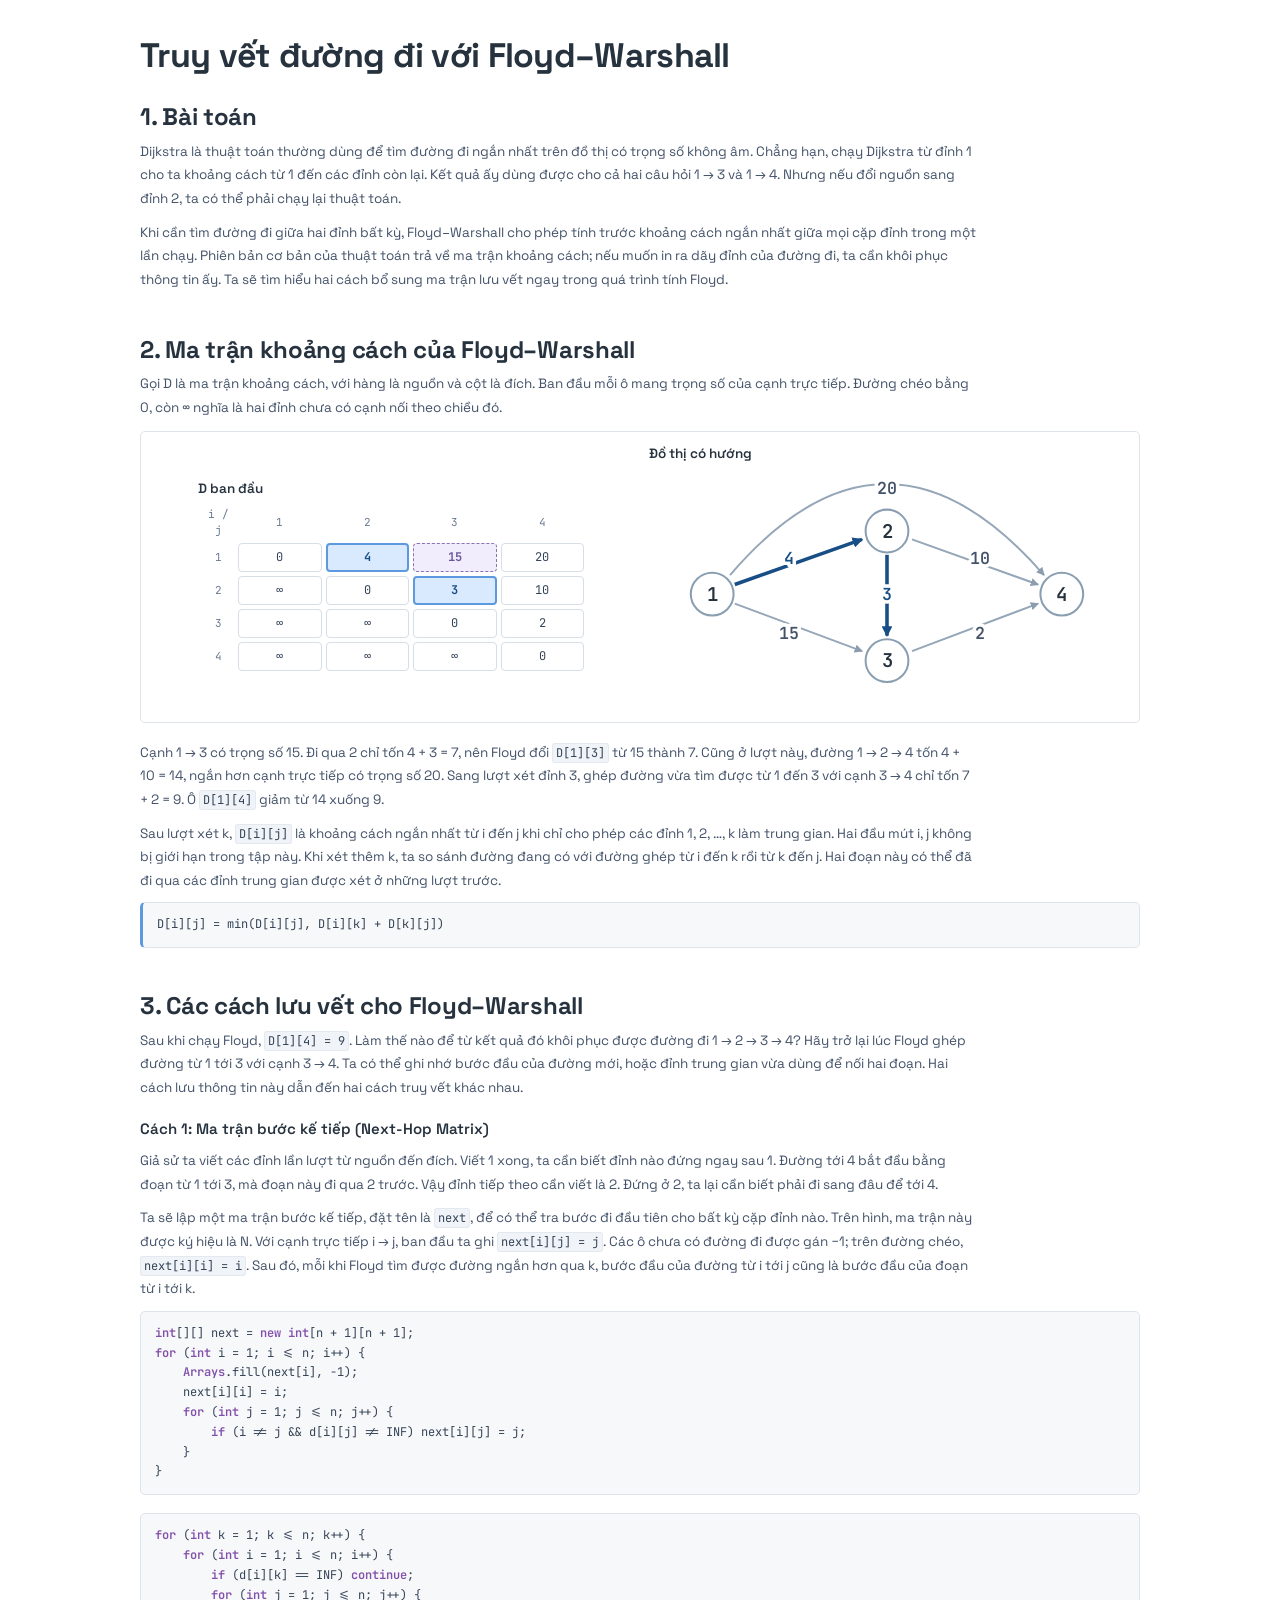
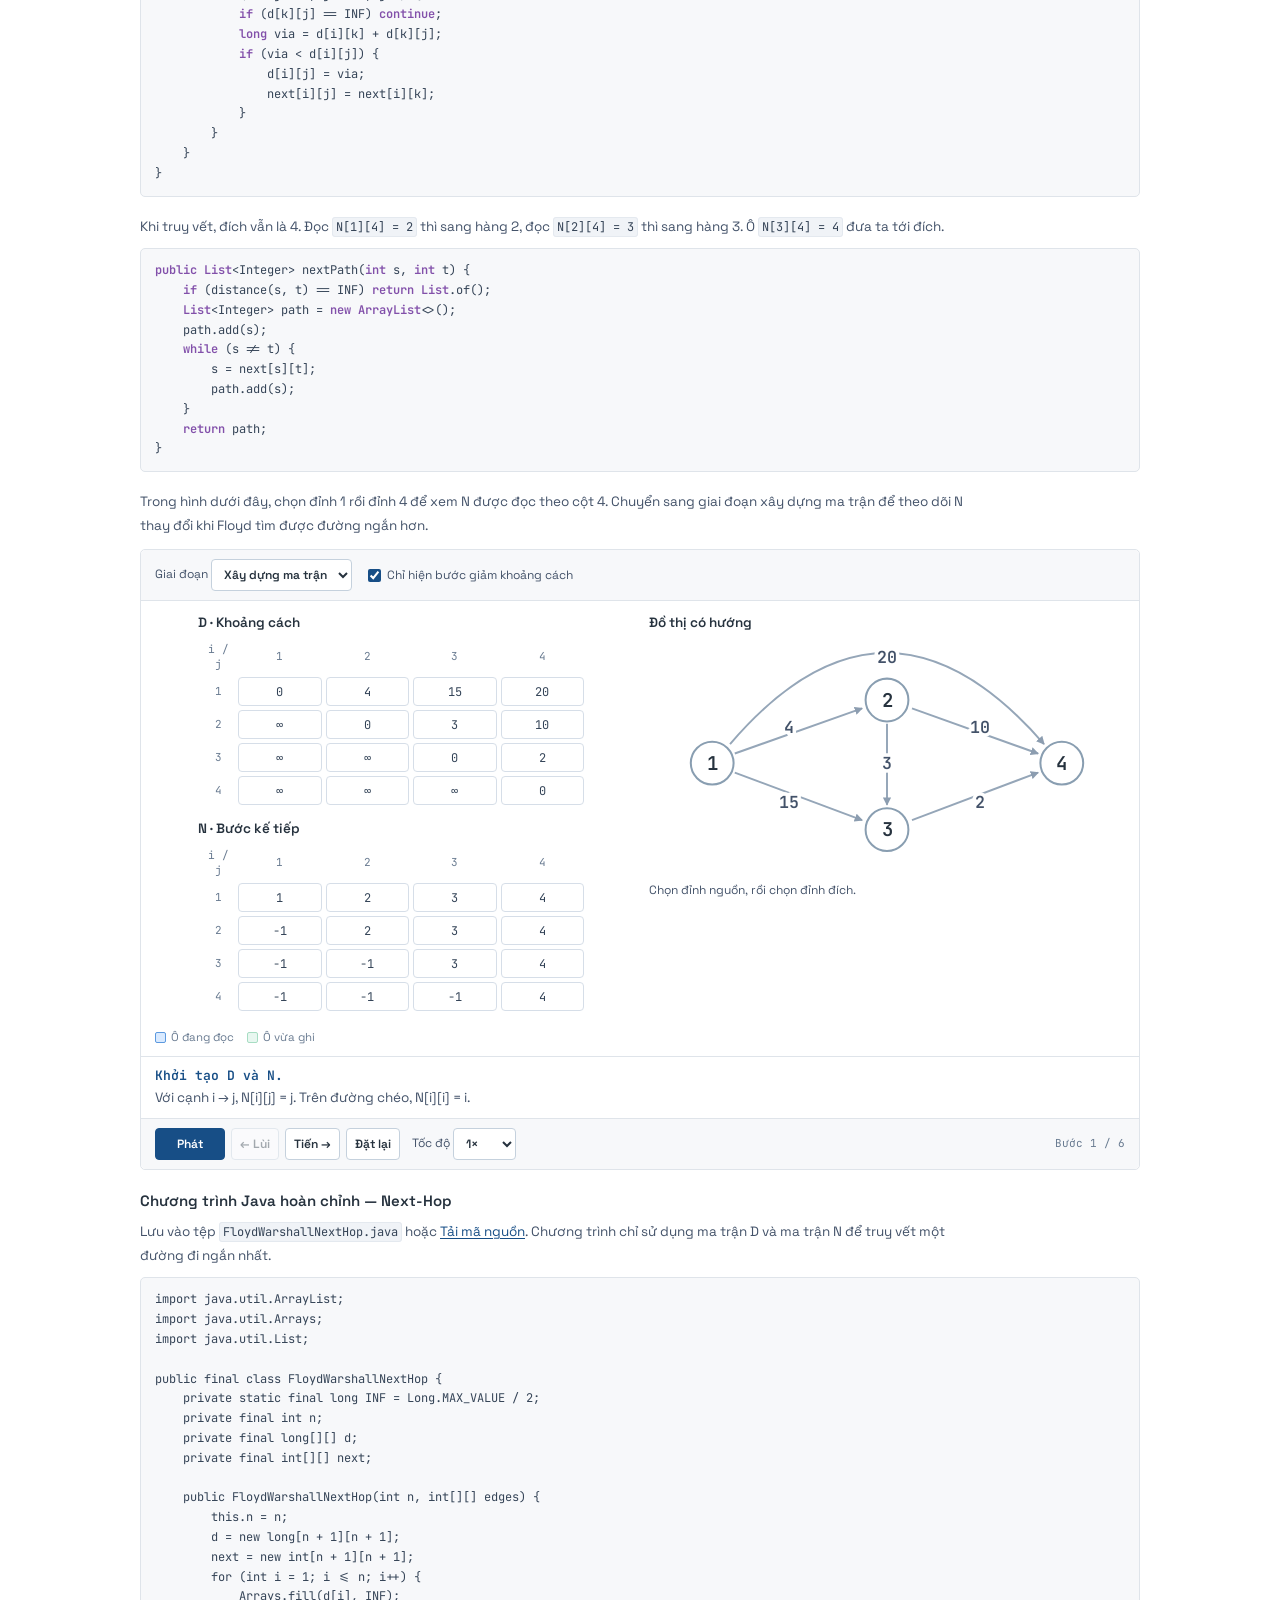
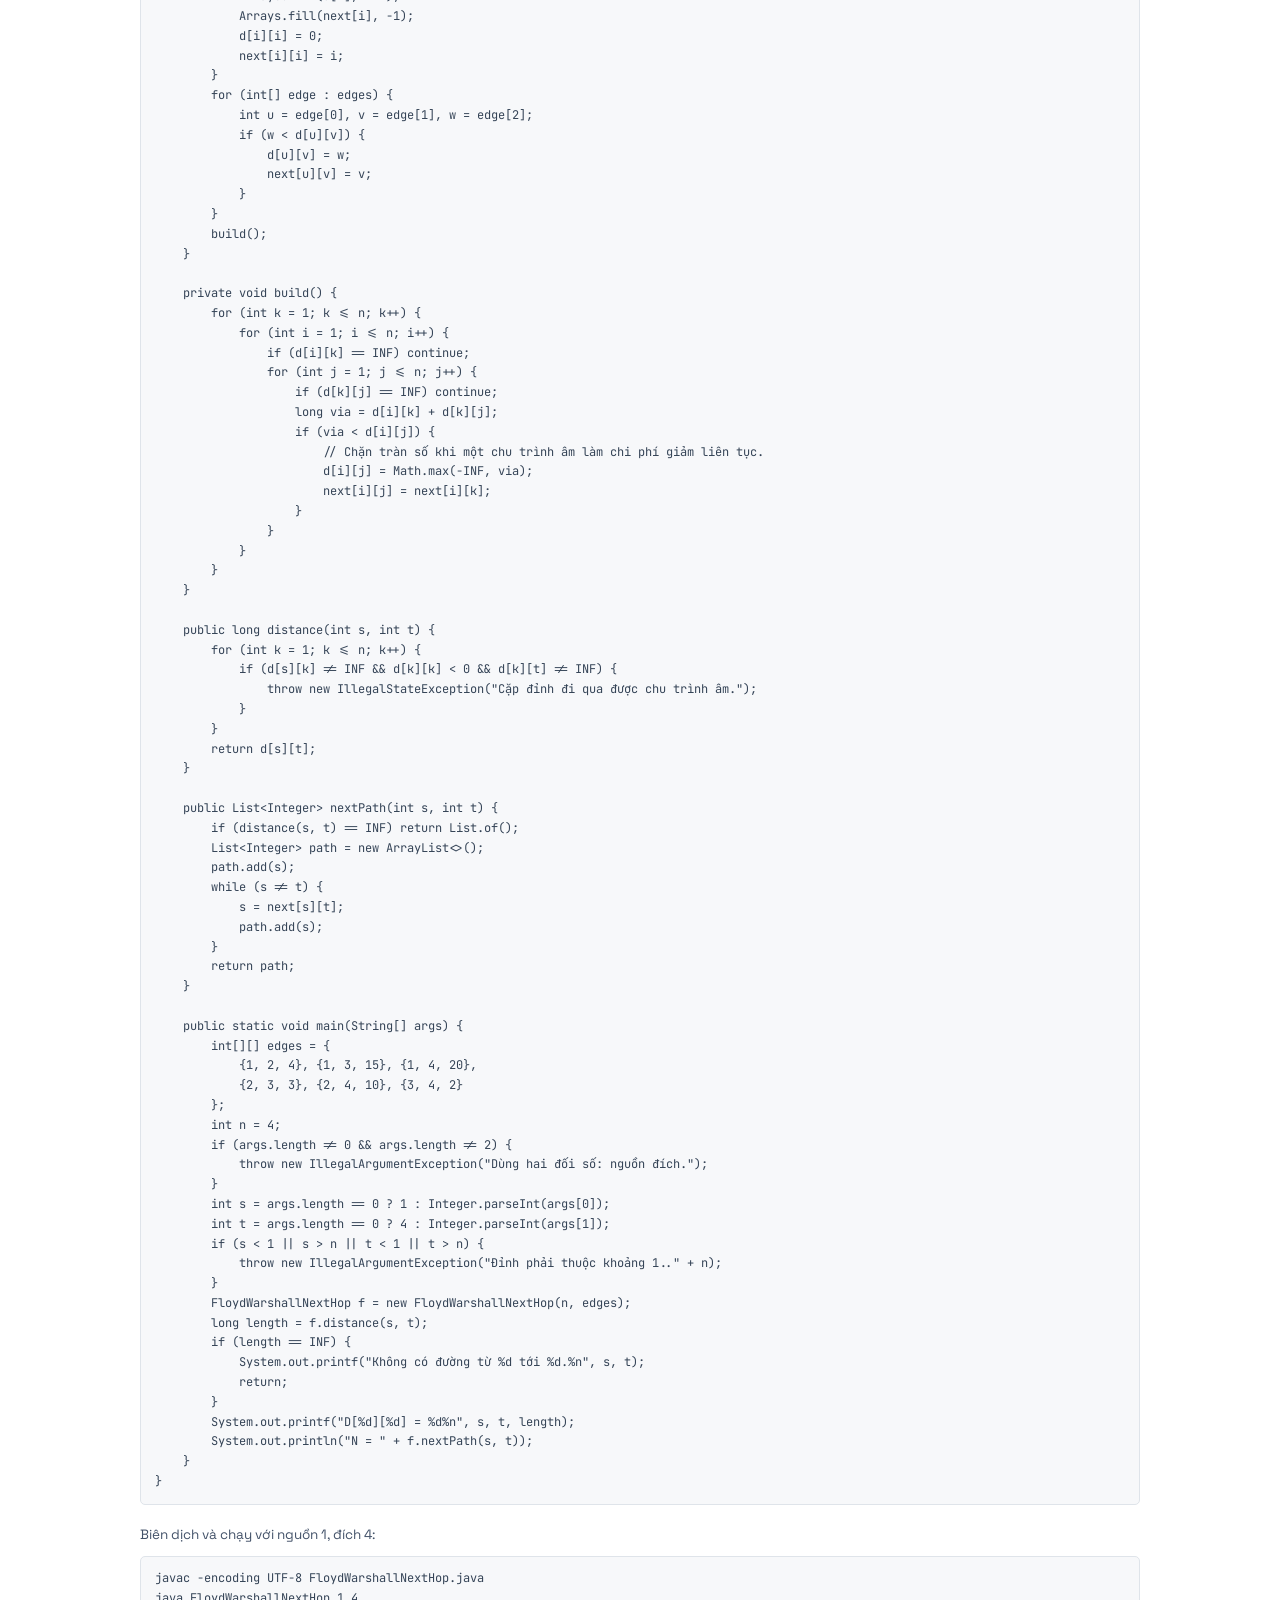
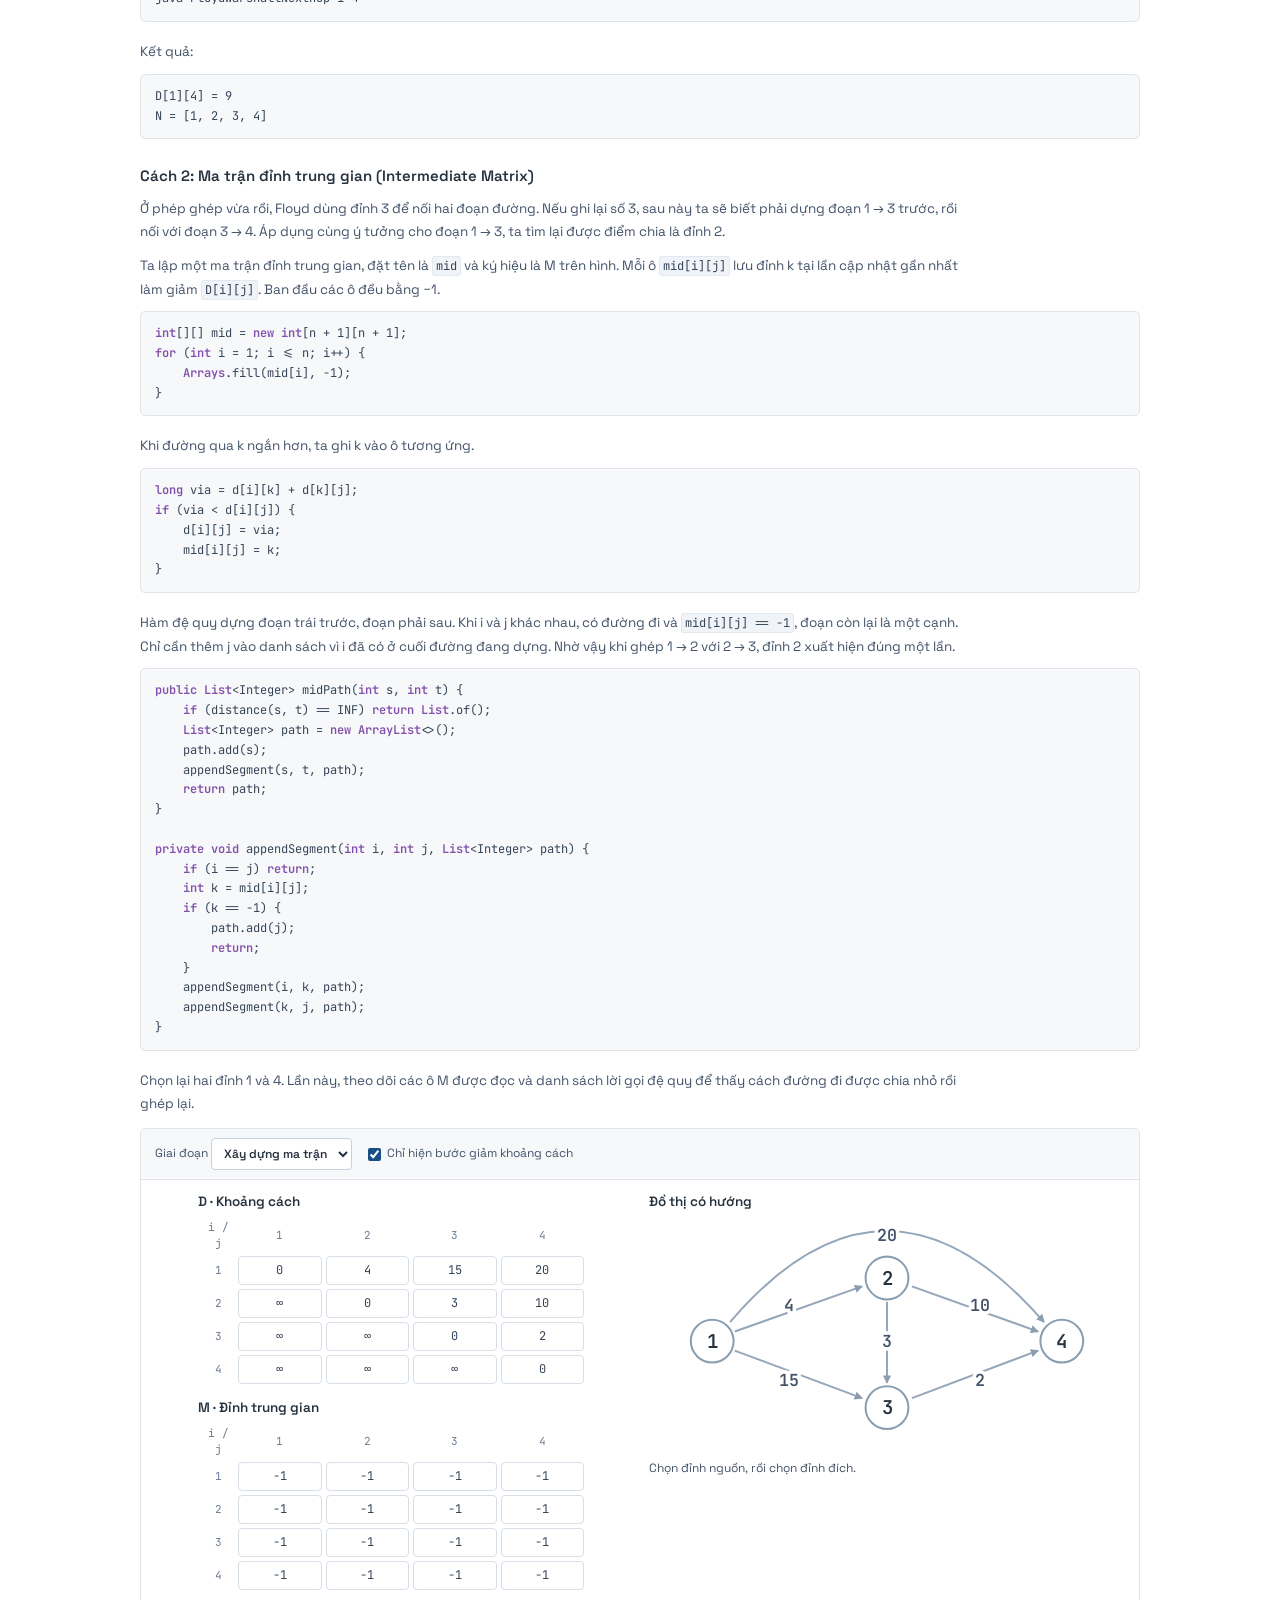
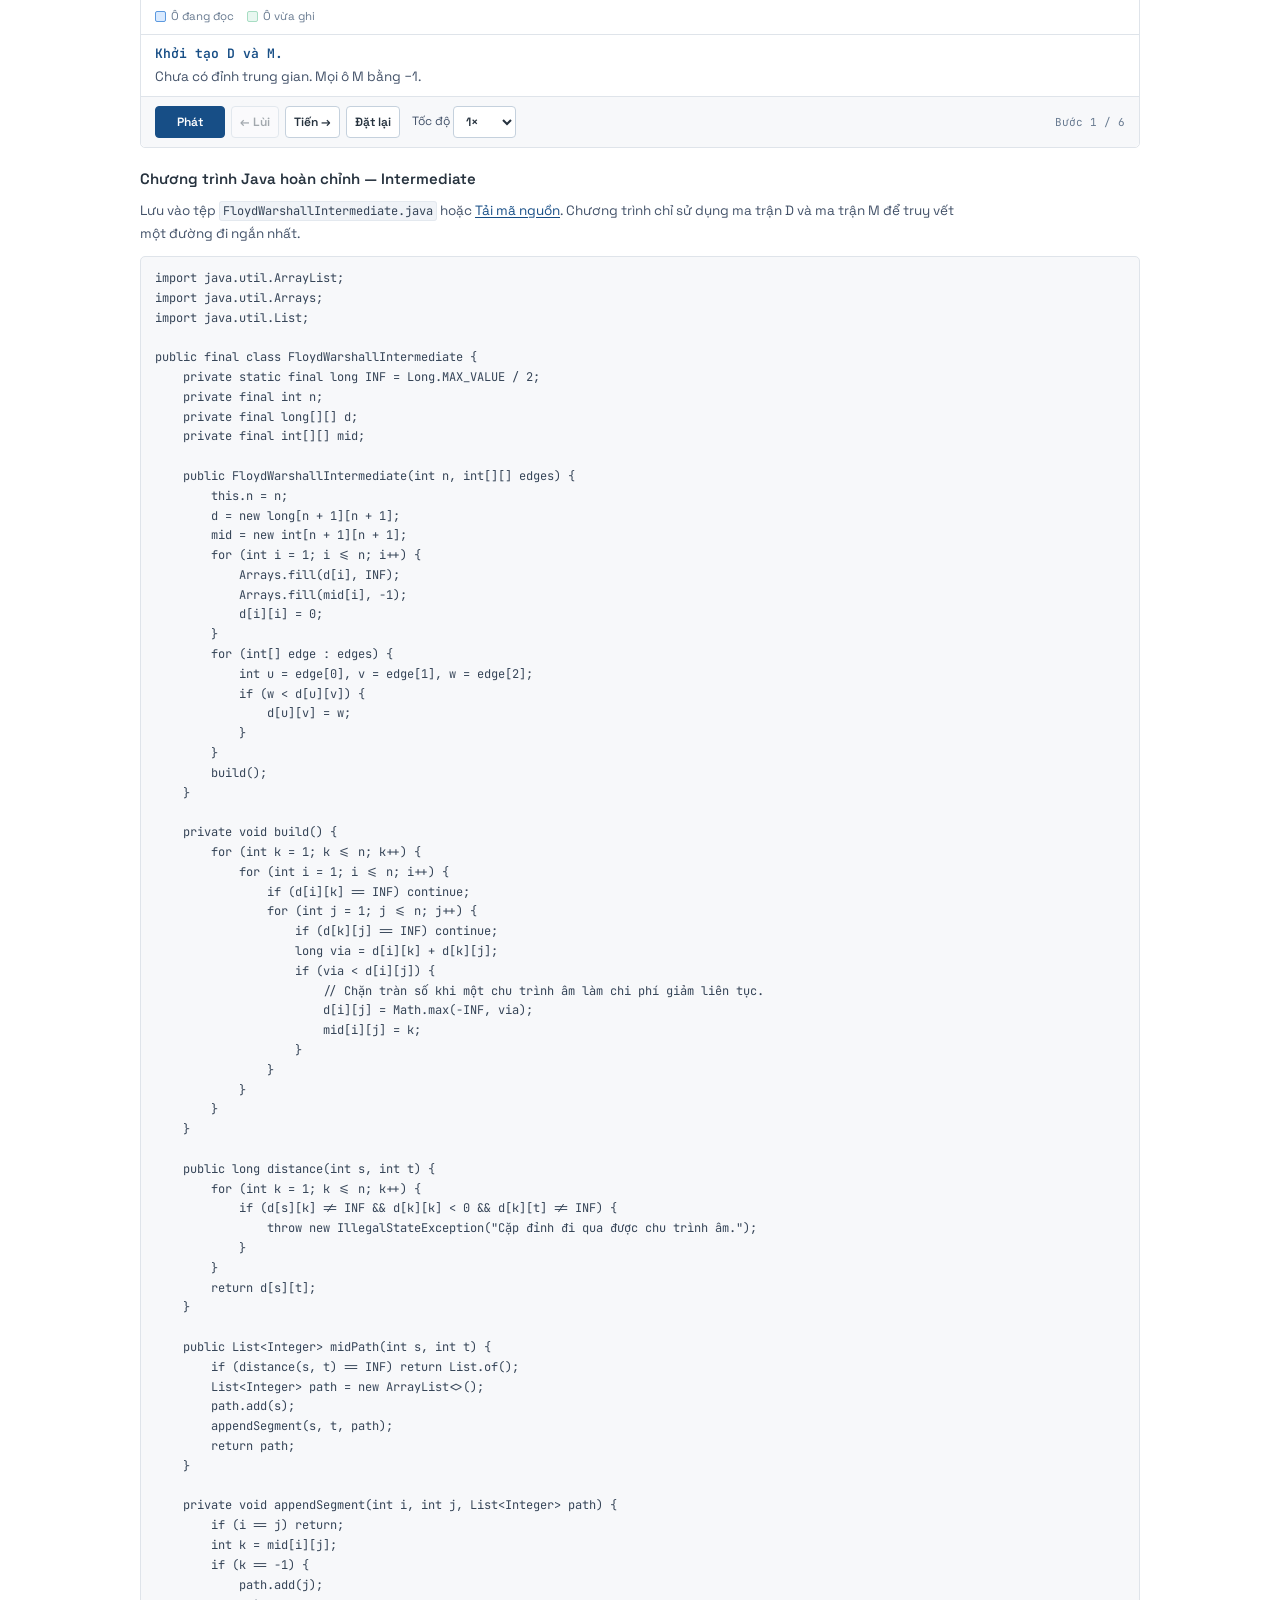
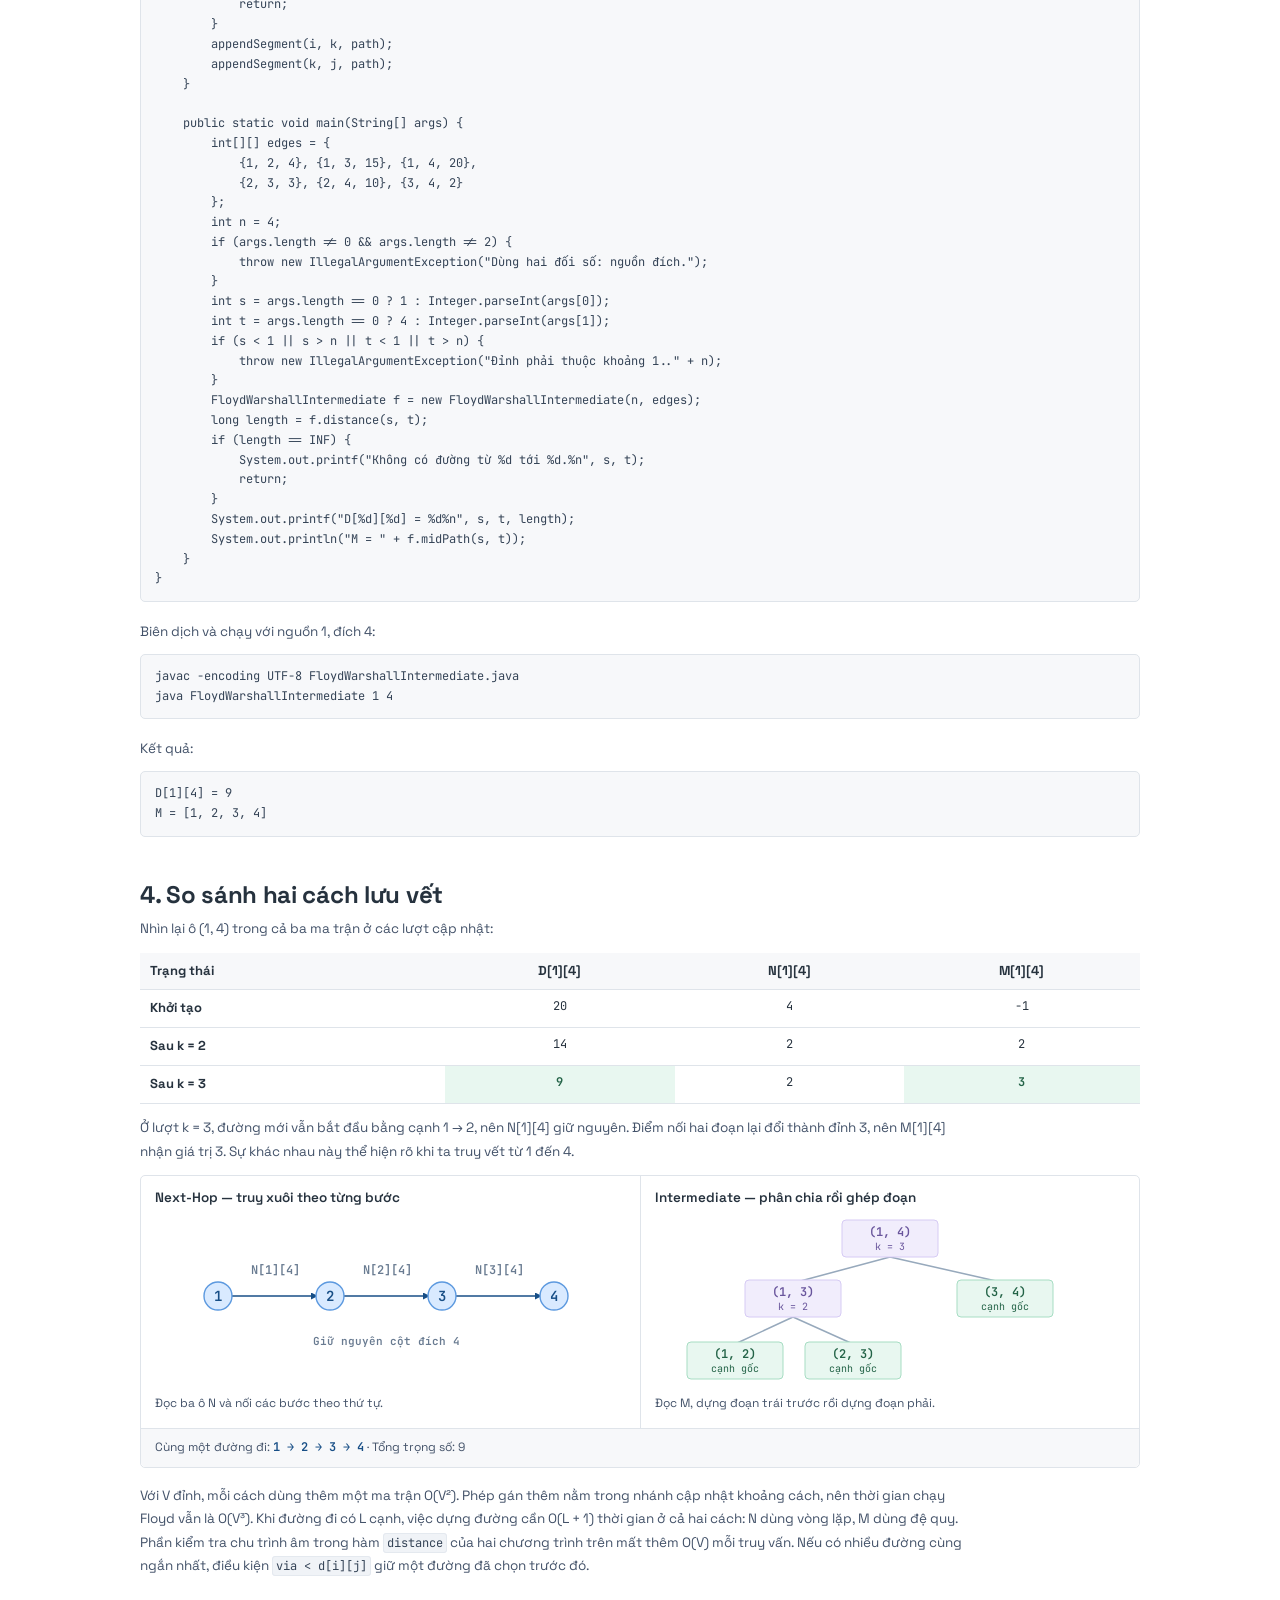
==== commit 411dad28: "Separate Java programs and place complete code under each reconstruction method" ====
--- a/index.html
+++ b/index.html
@@ -4,7 +4,7 @@
 <meta charset="utf-8"><meta name="viewport" content="width=device-width, initial-scale=1">
 <title>Truy vết đường đi với Floyd–Warshall</title>
 <meta name="description" content="Truy vết Floyd–Warshall bằng ma trận bước kế tiếp hoặc ma trận đỉnh trung gian, với ví dụ bốn đỉnh và mã Java.">
-<link rel="stylesheet" href="lesson.css?v=inline4"><script defer src="matrix-engine.js?v=5"></script><script defer src="lesson.js?v=reader2"></script>
+<link rel="stylesheet" href="lesson.css?v=split1"><script defer src="matrix-engine.js?v=5"></script><script defer src="lesson.js?v=reader2"></script>
 </head>
 <body><main>
 <header><h1>Truy vết đường đi với Floyd–Warshall</h1></header>
@@ -105,6 +105,108 @@
     <label>Tốc độ <select data-role="speed"><option value="2200">0,5×</option><option value="1100" selected>1×</option><option value="550">2×</option></select></label><span data-role="count"></span></div>
   <noscript><p>Bật JavaScript để chọn đỉnh và chạy từng bước.</p></noscript>
 </div></div>
+<div class="full-source" id="code-n">
+<h4>Chương trình Java hoàn chỉnh — Next-Hop</h4>
+<p>Lưu vào tệp <code>FloydWarshallNextHop.java</code> hoặc <a class="source-download" href="FloydWarshallNextHop.java" download>Tải mã nguồn</a>. Chương trình chỉ sử dụng ma trận D và ma trận N để truy vết một đường đi ngắn nhất.</p>
+<pre><code id="java-n-source">import java.util.ArrayList;
+import java.util.Arrays;
+import java.util.List;
+
+public final class FloydWarshallNextHop {
+    private static final long INF = Long.MAX_VALUE / 2;
+    private final int n;
+    private final long[][] d;
+    private final int[][] next;
+
+    public FloydWarshallNextHop(int n, int[][] edges) {
+        this.n = n;
+        d = new long[n + 1][n + 1];
+        next = new int[n + 1][n + 1];
+        for (int i = 1; i &lt;= n; i++) {
+            Arrays.fill(d[i], INF);
+            Arrays.fill(next[i], -1);
+            d[i][i] = 0;
+            next[i][i] = i;
+        }
+        for (int[] edge : edges) {
+            int u = edge[0], v = edge[1], w = edge[2];
+            if (w &lt; d[u][v]) {
+                d[u][v] = w;
+                next[u][v] = v;
+            }
+        }
+        build();
+    }
+
+    private void build() {
+        for (int k = 1; k &lt;= n; k++) {
+            for (int i = 1; i &lt;= n; i++) {
+                if (d[i][k] == INF) continue;
+                for (int j = 1; j &lt;= n; j++) {
+                    if (d[k][j] == INF) continue;
+                    long via = d[i][k] + d[k][j];
+                    if (via &lt; d[i][j]) {
+                        // Chặn tràn số khi một chu trình âm làm chi phí giảm liên tục.
+                        d[i][j] = Math.max(-INF, via);
+                        next[i][j] = next[i][k];
+                    }
+                }
+            }
+        }
+    }
+
+    public long distance(int s, int t) {
+        for (int k = 1; k &lt;= n; k++) {
+            if (d[s][k] != INF &amp;&amp; d[k][k] &lt; 0 &amp;&amp; d[k][t] != INF) {
+                throw new IllegalStateException("Cặp đỉnh đi qua được chu trình âm.");
+            }
+        }
+        return d[s][t];
+    }
+
+    public List&lt;Integer&gt; nextPath(int s, int t) {
+        if (distance(s, t) == INF) return List.of();
+        List&lt;Integer&gt; path = new ArrayList&lt;&gt;();
+        path.add(s);
+        while (s != t) {
+            s = next[s][t];
+            path.add(s);
+        }
+        return path;
+    }
+
+    public static void main(String[] args) {
+        int[][] edges = {
+            {1, 2, 4}, {1, 3, 15}, {1, 4, 20},
+            {2, 3, 3}, {2, 4, 10}, {3, 4, 2}
+        };
+        int n = 4;
+        if (args.length != 0 &amp;&amp; args.length != 2) {
+            throw new IllegalArgumentException("Dùng hai đối số: nguồn đích.");
+        }
+        int s = args.length == 0 ? 1 : Integer.parseInt(args[0]);
+        int t = args.length == 0 ? 4 : Integer.parseInt(args[1]);
+        if (s &lt; 1 || s &gt; n || t &lt; 1 || t &gt; n) {
+            throw new IllegalArgumentException("Đỉnh phải thuộc khoảng 1.." + n);
+        }
+        FloydWarshallNextHop f = new FloydWarshallNextHop(n, edges);
+        long length = f.distance(s, t);
+        if (length == INF) {
+            System.out.printf("Không có đường từ %d tới %d.%n", s, t);
+            return;
+        }
+        System.out.printf("D[%d][%d] = %d%n", s, t, length);
+        System.out.println("N = " + f.nextPath(s, t));
+    }
+}
+</code></pre>
+<p>Biên dịch và chạy với nguồn 1, đích 4:</p>
+<pre><code>javac -encoding UTF-8 FloydWarshallNextHop.java
+java FloydWarshallNextHop 1 4</code></pre>
+<p>Kết quả:</p>
+<pre><code>D[1][4] = 9
+N = [1, 2, 3, 4]</code></pre>
+</div>
 </div>
 <div id="intermediate"><h3>Cách 2: Ma trận đỉnh trung gian (Intermediate Matrix)</h3>
 <p>Ở phép ghép vừa rồi, Floyd dùng đỉnh 3 để nối hai đoạn đường. Nếu ghi lại số 3, sau này ta sẽ biết phải dựng đoạn 1 → 3 trước, rồi nối với đoạn 3 → 4. Áp dụng cùng ý tưởng cho đoạn 1 → 3, ta tìm lại được điểm chia là đỉnh 2.</p>
@@ -170,6 +272,114 @@
     <label>Tốc độ <select data-role="speed"><option value="2200">0,5×</option><option value="1100" selected>1×</option><option value="550">2×</option></select></label><span data-role="count"></span></div>
   <noscript><p>Bật JavaScript để chọn đỉnh và chạy từng bước.</p></noscript>
 </div>
+<div class="full-source" id="code-m">
+<h4>Chương trình Java hoàn chỉnh — Intermediate</h4>
+<p>Lưu vào tệp <code>FloydWarshallIntermediate.java</code> hoặc <a class="source-download" href="FloydWarshallIntermediate.java" download>Tải mã nguồn</a>. Chương trình chỉ sử dụng ma trận D và ma trận M để truy vết một đường đi ngắn nhất.</p>
+<pre><code id="java-m-source">import java.util.ArrayList;
+import java.util.Arrays;
+import java.util.List;
+
+public final class FloydWarshallIntermediate {
+    private static final long INF = Long.MAX_VALUE / 2;
+    private final int n;
+    private final long[][] d;
+    private final int[][] mid;
+
+    public FloydWarshallIntermediate(int n, int[][] edges) {
+        this.n = n;
+        d = new long[n + 1][n + 1];
+        mid = new int[n + 1][n + 1];
+        for (int i = 1; i &lt;= n; i++) {
+            Arrays.fill(d[i], INF);
+            Arrays.fill(mid[i], -1);
+            d[i][i] = 0;
+        }
+        for (int[] edge : edges) {
+            int u = edge[0], v = edge[1], w = edge[2];
+            if (w &lt; d[u][v]) {
+                d[u][v] = w;
+            }
+        }
+        build();
+    }
+
+    private void build() {
+        for (int k = 1; k &lt;= n; k++) {
+            for (int i = 1; i &lt;= n; i++) {
+                if (d[i][k] == INF) continue;
+                for (int j = 1; j &lt;= n; j++) {
+                    if (d[k][j] == INF) continue;
+                    long via = d[i][k] + d[k][j];
+                    if (via &lt; d[i][j]) {
+                        // Chặn tràn số khi một chu trình âm làm chi phí giảm liên tục.
+                        d[i][j] = Math.max(-INF, via);
+                        mid[i][j] = k;
+                    }
+                }
+            }
+        }
+    }
+
+    public long distance(int s, int t) {
+        for (int k = 1; k &lt;= n; k++) {
+            if (d[s][k] != INF &amp;&amp; d[k][k] &lt; 0 &amp;&amp; d[k][t] != INF) {
+                throw new IllegalStateException("Cặp đỉnh đi qua được chu trình âm.");
+            }
+        }
+        return d[s][t];
+    }
+
+    public List&lt;Integer&gt; midPath(int s, int t) {
+        if (distance(s, t) == INF) return List.of();
+        List&lt;Integer&gt; path = new ArrayList&lt;&gt;();
+        path.add(s);
+        appendSegment(s, t, path);
+        return path;
+    }
+
+    private void appendSegment(int i, int j, List&lt;Integer&gt; path) {
+        if (i == j) return;
+        int k = mid[i][j];
+        if (k == -1) {
+            path.add(j);
+            return;
+        }
+        appendSegment(i, k, path);
+        appendSegment(k, j, path);
+    }
+
+    public static void main(String[] args) {
+        int[][] edges = {
+            {1, 2, 4}, {1, 3, 15}, {1, 4, 20},
+            {2, 3, 3}, {2, 4, 10}, {3, 4, 2}
+        };
+        int n = 4;
+        if (args.length != 0 &amp;&amp; args.length != 2) {
+            throw new IllegalArgumentException("Dùng hai đối số: nguồn đích.");
+        }
+        int s = args.length == 0 ? 1 : Integer.parseInt(args[0]);
+        int t = args.length == 0 ? 4 : Integer.parseInt(args[1]);
+        if (s &lt; 1 || s &gt; n || t &lt; 1 || t &gt; n) {
+            throw new IllegalArgumentException("Đỉnh phải thuộc khoảng 1.." + n);
+        }
+        FloydWarshallIntermediate f = new FloydWarshallIntermediate(n, edges);
+        long length = f.distance(s, t);
+        if (length == INF) {
+            System.out.printf("Không có đường từ %d tới %d.%n", s, t);
+            return;
+        }
+        System.out.printf("D[%d][%d] = %d%n", s, t, length);
+        System.out.println("M = " + f.midPath(s, t));
+    }
+}
+</code></pre>
+<p>Biên dịch và chạy với nguồn 1, đích 4:</p>
+<pre><code>javac -encoding UTF-8 FloydWarshallIntermediate.java
+java FloydWarshallIntermediate 1 4</code></pre>
+<p>Kết quả:</p>
+<pre><code>D[1][4] = 9
+M = [1, 2, 3, 4]</code></pre>
+</div>
 </div>
 </section>
 <section id="comparison"><h2>4. So sánh hai cách lưu vết</h2>
@@ -193,127 +403,7 @@
 <g class="compare-leaf"><rect x="277" y="67" width="96" height="37" rx="4"/><rect x="7" y="129" width="96" height="37" rx="4"/><rect x="125" y="129" width="96" height="37" rx="4"/><text x="325" y="79">(3, 4)</text><text class="compare-sub" x="325" y="93">cạnh gốc</text><text x="55" y="141">(1, 2)</text><text class="compare-sub" x="55" y="155">cạnh gốc</text><text x="173" y="141">(2, 3)</text><text class="compare-sub" x="173" y="155">cạnh gốc</text></g></svg>
 <p>Đọc M, dựng đoạn trái trước rồi dựng đoạn phải.</p></figure>
 <div class="compare-result">Cùng một đường đi: <strong>1 → 2 → 3 → 4</strong> · Tổng trọng số: 9</div></div>
-<p>Với V đỉnh, mỗi cách dùng thêm một ma trận O(V²). Phép gán thêm nằm trong nhánh cập nhật khoảng cách, nên thời gian chạy Floyd vẫn là O(V³). Khi đường đi có L cạnh, việc dựng đường cần O(L + 1) thời gian ở cả hai cách: N dùng vòng lặp, M dùng đệ quy. Phần kiểm tra chu trình âm trong hàm <code>distance</code> ở chương trình dưới đây mất thêm O(V) mỗi truy vấn. Nếu có nhiều đường cùng ngắn nhất, điều kiện <code>via &lt; d[i][j]</code> giữ một đường đã chọn trước đó.</p>
+<p>Với V đỉnh, mỗi cách dùng thêm một ma trận O(V²). Phép gán thêm nằm trong nhánh cập nhật khoảng cách, nên thời gian chạy Floyd vẫn là O(V³). Khi đường đi có L cạnh, việc dựng đường cần O(L + 1) thời gian ở cả hai cách: N dùng vòng lặp, M dùng đệ quy. Phần kiểm tra chu trình âm trong hàm <code>distance</code> của hai chương trình trên mất thêm O(V) mỗi truy vấn. Nếu có nhiều đường cùng ngắn nhất, điều kiện <code>via &lt; d[i][j]</code> giữ một đường đã chọn trước đó.</p>
 </section>
-<section id="code"><h2>5. Chương trình Java</h2>
-<p>Lưu đoạn mã sau vào tệp <code>FloydWarshallPaths.java</code>. Chương trình dùng cả hai cách để tìm lại đường đi trên đồ thị ở đầu bài.</p>
-<pre><code id="java-source">import java.util.ArrayList;
-import java.util.Arrays;
-import java.util.List;
-
-public final class FloydWarshallPaths {
-    private static final long INF = Long.MAX_VALUE / 2;
-    private final int n;
-    private final long[][] d;
-    private final int[][] next, mid;
-
-    public FloydWarshallPaths(int n, int[][] edges) {
-        this.n = n;
-        d = new long[n + 1][n + 1];
-        next = new int[n + 1][n + 1];
-        mid = new int[n + 1][n + 1];
-        for (int i = 1; i &lt;= n; i++) {
-            Arrays.fill(d[i], INF);
-            Arrays.fill(next[i], -1);
-            Arrays.fill(mid[i], -1);
-            d[i][i] = 0;
-            next[i][i] = i;
-        }
-        for (int[] edge : edges) {
-            int u = edge[0], v = edge[1], w = edge[2];
-            if (w &lt; d[u][v]) {
-                d[u][v] = w;
-                next[u][v] = v;
-            }
-        }
-        build();
-    }
-
-    private void build() {
-        for (int k = 1; k &lt;= n; k++) {
-            for (int i = 1; i &lt;= n; i++) {
-                if (d[i][k] == INF) continue;
-                for (int j = 1; j &lt;= n; j++) {
-                    if (d[k][j] == INF) continue;
-                    long via = d[i][k] + d[k][j];
-                    if (via &lt; d[i][j]) {
-                        // Chặn tràn số khi một chu trình âm làm chi phí giảm liên tục.
-                        d[i][j] = Math.max(-INF, via);
-                        next[i][j] = next[i][k];
-                        mid[i][j] = k;
-                    }
-                }
-            }
-        }
-    }
-
-    public long distance(int s, int t) {
-        for (int k = 1; k &lt;= n; k++) {
-            if (d[s][k] != INF &amp;&amp; d[k][k] &lt; 0 &amp;&amp; d[k][t] != INF) {
-                throw new IllegalStateException("Cặp đỉnh đi qua được chu trình âm.");
-            }
-        }
-        return d[s][t];
-    }
-
-    public List&lt;Integer&gt; nextPath(int s, int t) {
-        if (distance(s, t) == INF) return List.of();
-        List&lt;Integer&gt; path = new ArrayList&lt;&gt;();
-        path.add(s);
-        while (s != t) {
-            s = next[s][t];
-            path.add(s);
-        }
-        return path;
-    }
-
-    public List&lt;Integer&gt; midPath(int s, int t) {
-        if (distance(s, t) == INF) return List.of();
-        List&lt;Integer&gt; path = new ArrayList&lt;&gt;();
-        path.add(s);
-        appendSegment(s, t, path);
-        return path;
-    }
-
-    private void appendSegment(int i, int j, List&lt;Integer&gt; path) {
-        if (i == j) return;
-        int k = mid[i][j];
-        if (k == -1) {
-            path.add(j);
-            return;
-        }
-        appendSegment(i, k, path);
-        appendSegment(k, j, path);
-    }
-
-    public static void main(String[] args) {
-        int[][] edges = {
-            {1, 2, 4}, {1, 3, 15}, {1, 4, 20},
-            {2, 3, 3}, {2, 4, 10}, {3, 4, 2}
-        };
-        int n = 4;
-        if (args.length != 0 &amp;&amp; args.length != 2) {
-            throw new IllegalArgumentException("Dùng hai đối số: nguồn đích.");
-        }
-        int s = args.length == 0 ? 1 : Integer.parseInt(args[0]);
-        int t = args.length == 0 ? 4 : Integer.parseInt(args[1]);
-        if (s &lt; 1 || s &gt; n || t &lt; 1 || t &gt; n) {
-            throw new IllegalArgumentException("Đỉnh phải thuộc khoảng 1.." + n);
-        }
-        FloydWarshallPaths f = new FloydWarshallPaths(n, edges);
-        long length = f.distance(s, t);
-        if (length == INF) {
-            System.out.printf("Không có đường từ %d tới %d.%n", s, t);
-            return;
-        }
-        System.out.printf("D[%d][%d] = %d%n", s, t, length);
-        System.out.println("N = " + f.nextPath(s, t));
-        System.out.println("M = " + f.midPath(s, t));
-    }
-}
-</code></pre>
-<p>Biên dịch và chạy với đỉnh nguồn 1, đỉnh đích 4.</p>
-<pre><code>javac -encoding UTF-8 FloydWarshallPaths.java
-java FloydWarshallPaths 1 4</code></pre>
-</section>
+
 </main></body></html>
--- a/lesson.css
+++ b/lesson.css
@@ -150,3 +150,8 @@
 .compare-result strong { font: 600 12px/1.6 var(--mono); color: var(--blue); }
 @media(max-width: 600px) { .trace-compare { grid-template-columns: 1fr; } .trace-compare figure + figure { border-left: 0; border-top: 1px solid var(--line); } .trace-compare figure { padding: 10px; } .state-compare th:not(:first-child) { font: 10px/1.35 var(--mono); } }
 @media print { .trace-compare { break-inside: avoid; } }
+
+/* Complete, independent Java programs inside their own method sections. */
+.full-source { margin: 20px 0 26px; }
+.full-source h4 { font: 600 15px/1.5 var(--sans); margin: 0 0 8px; }
+.source-download { color: var(--blue); text-underline-offset: 2px; }
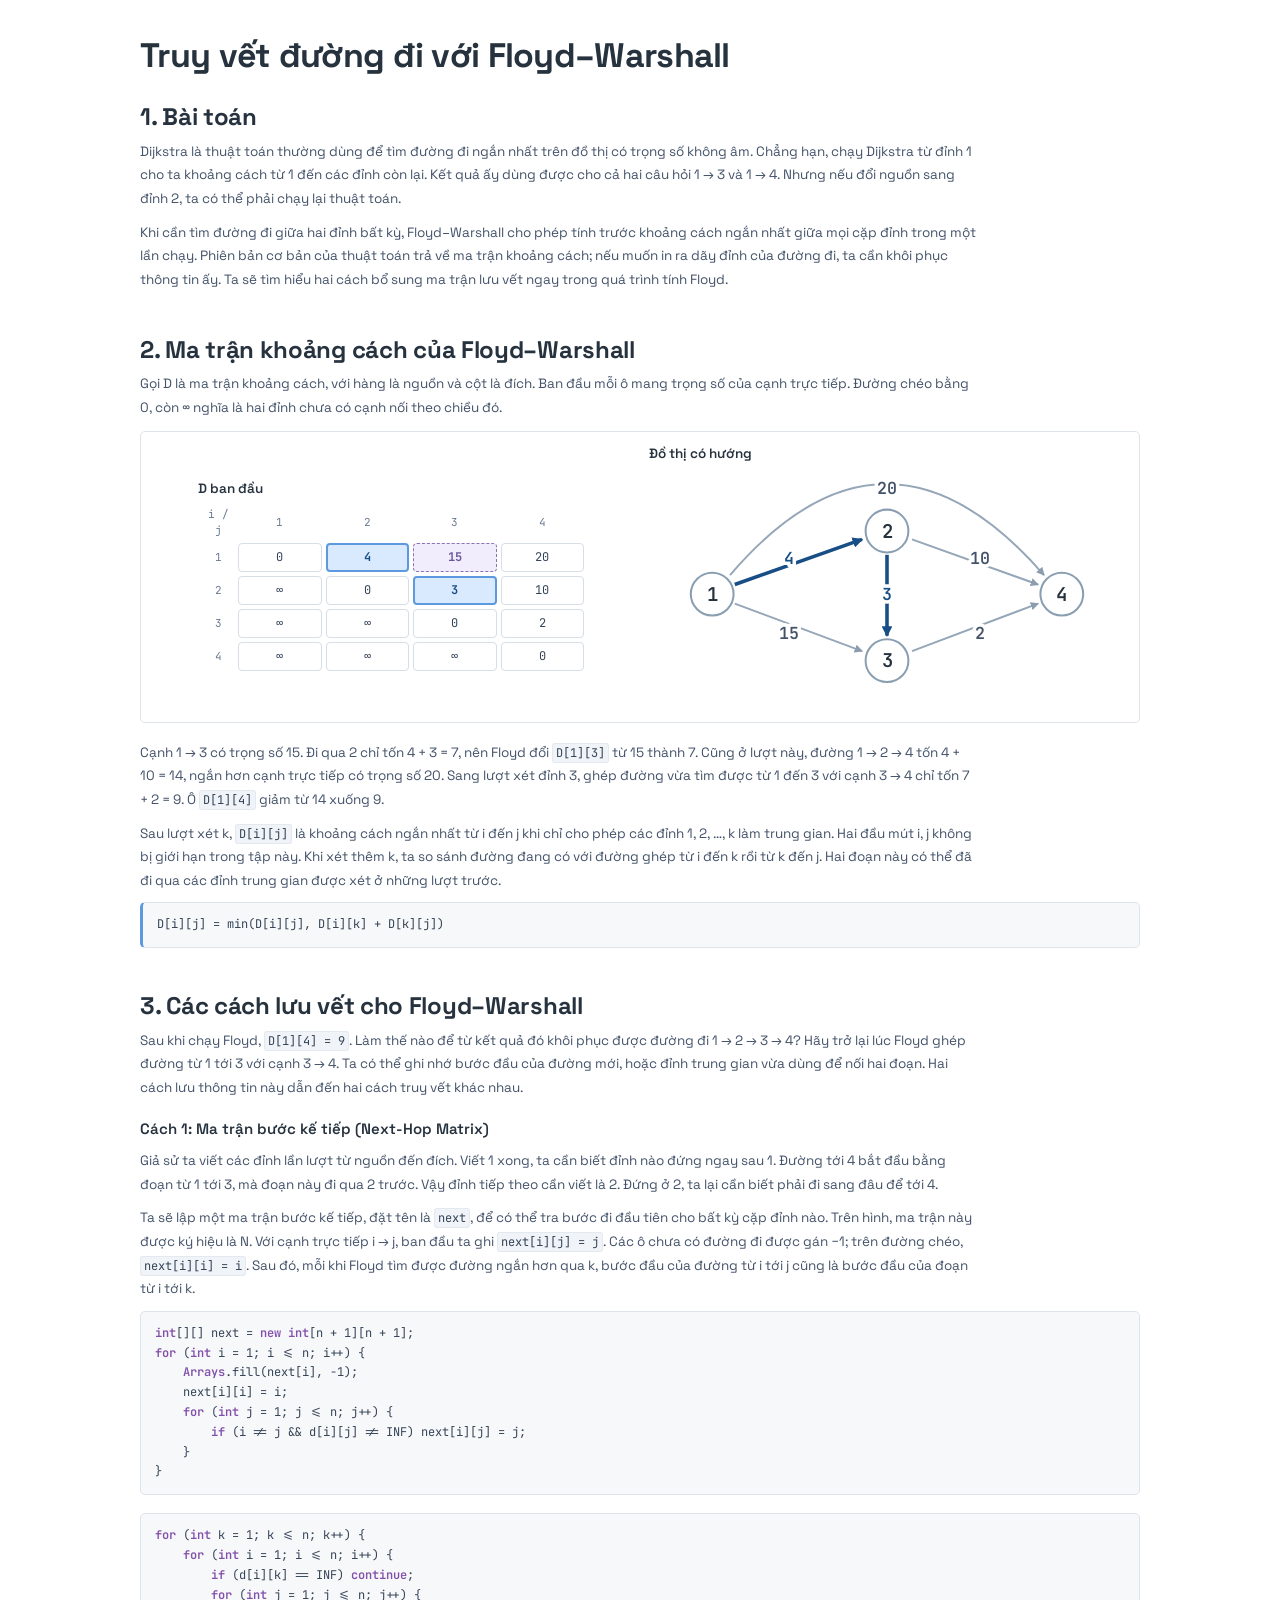
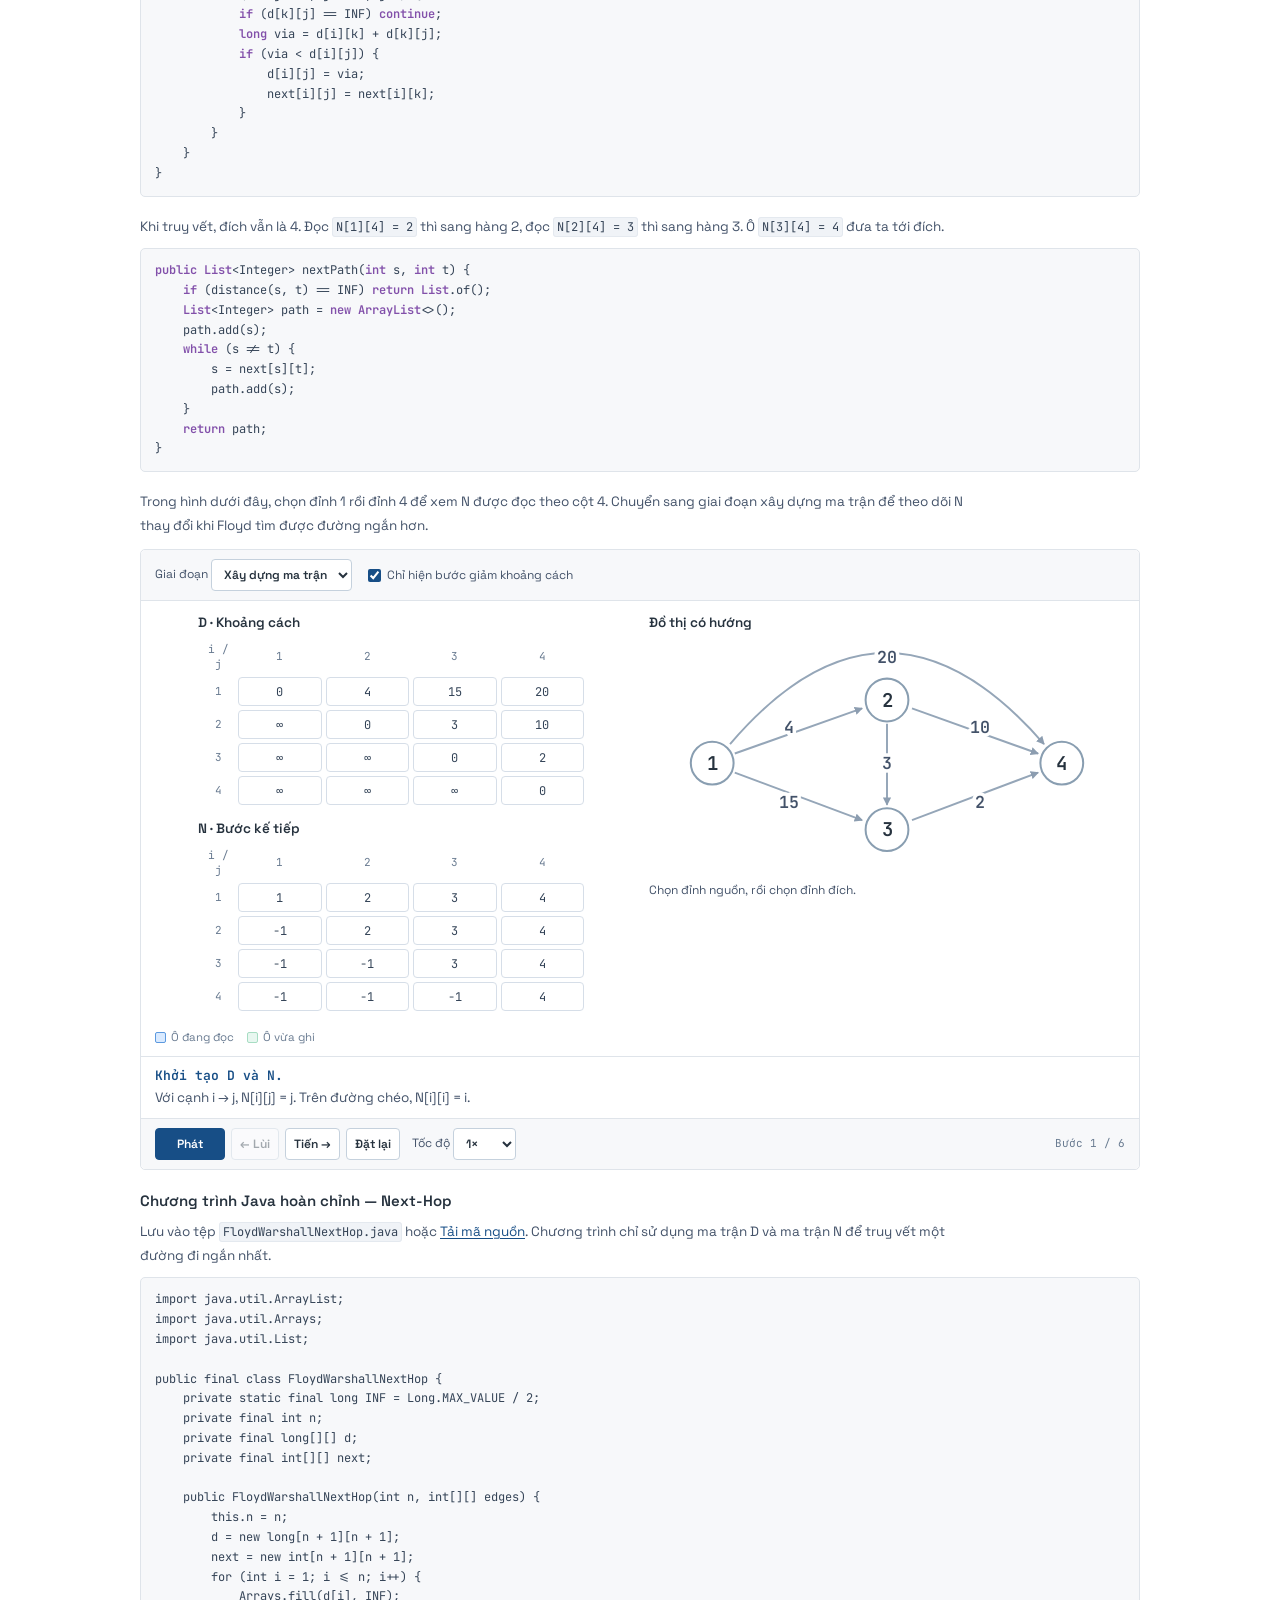
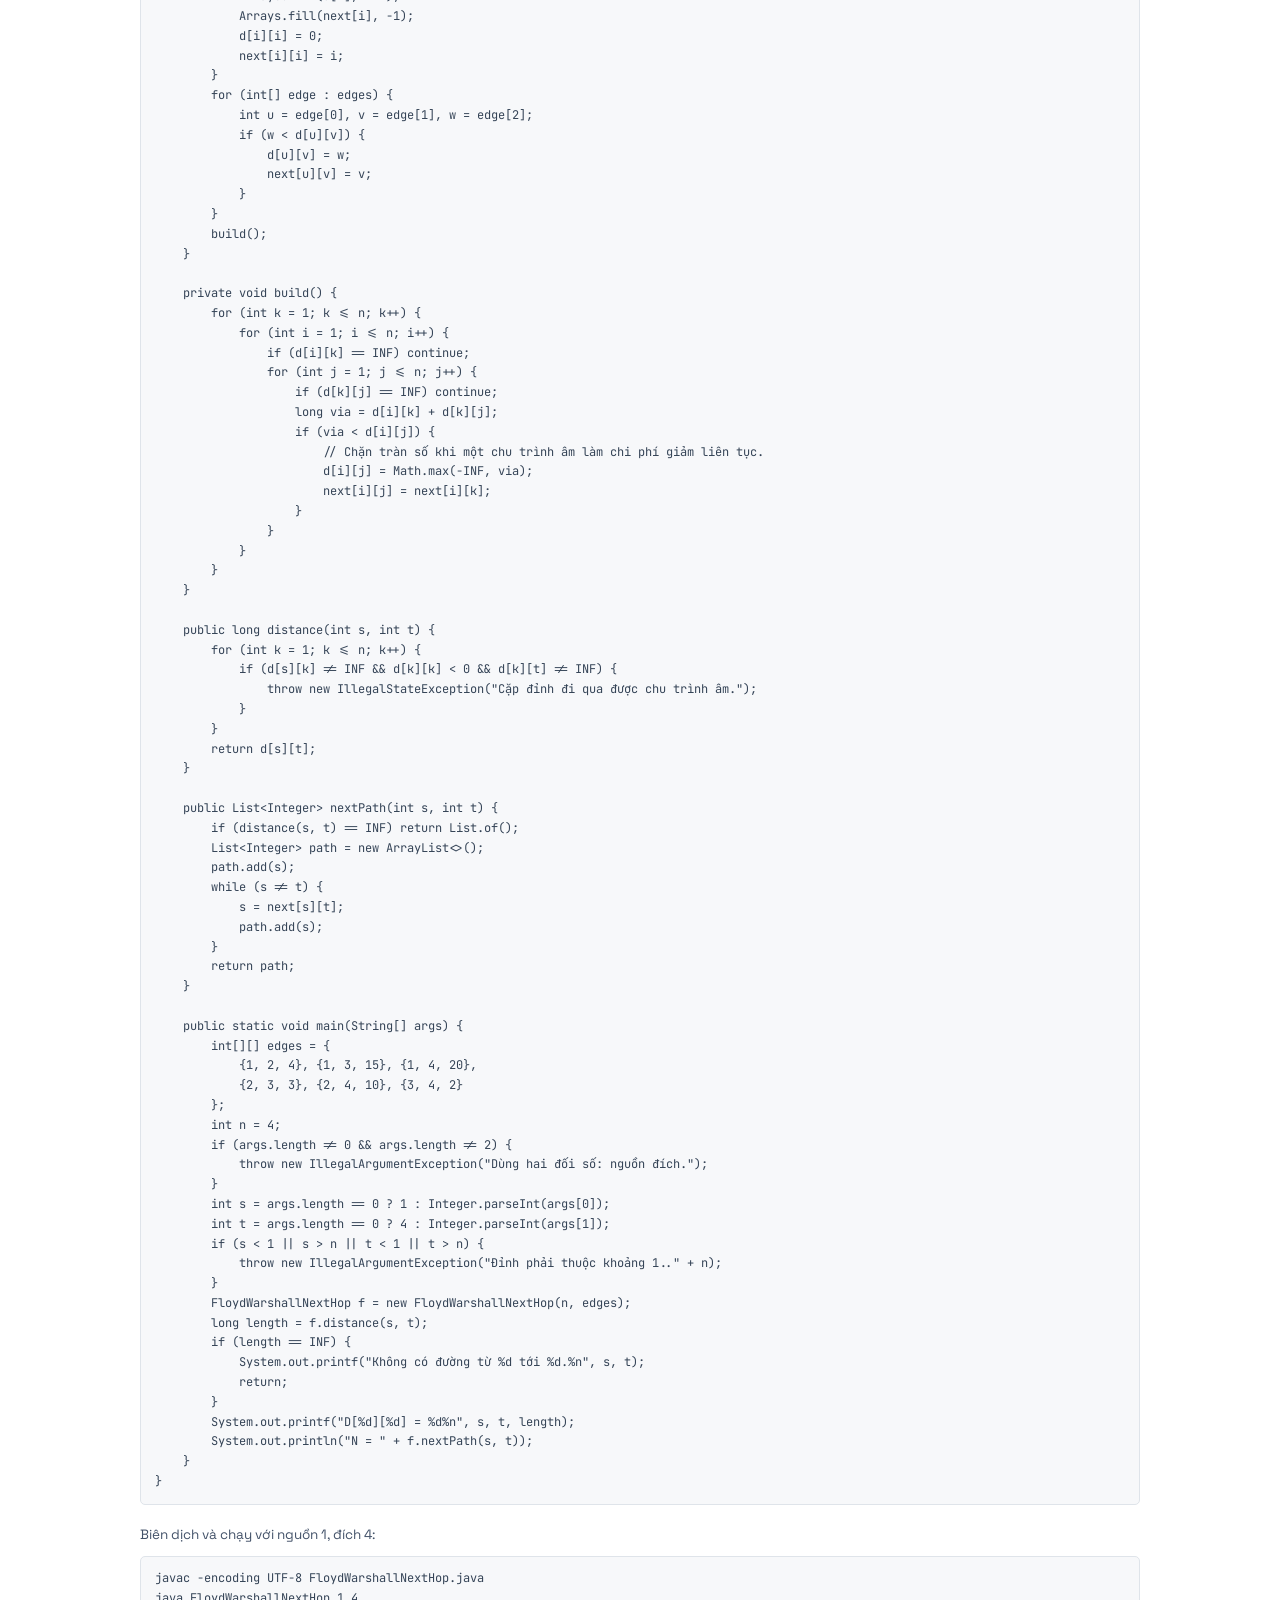
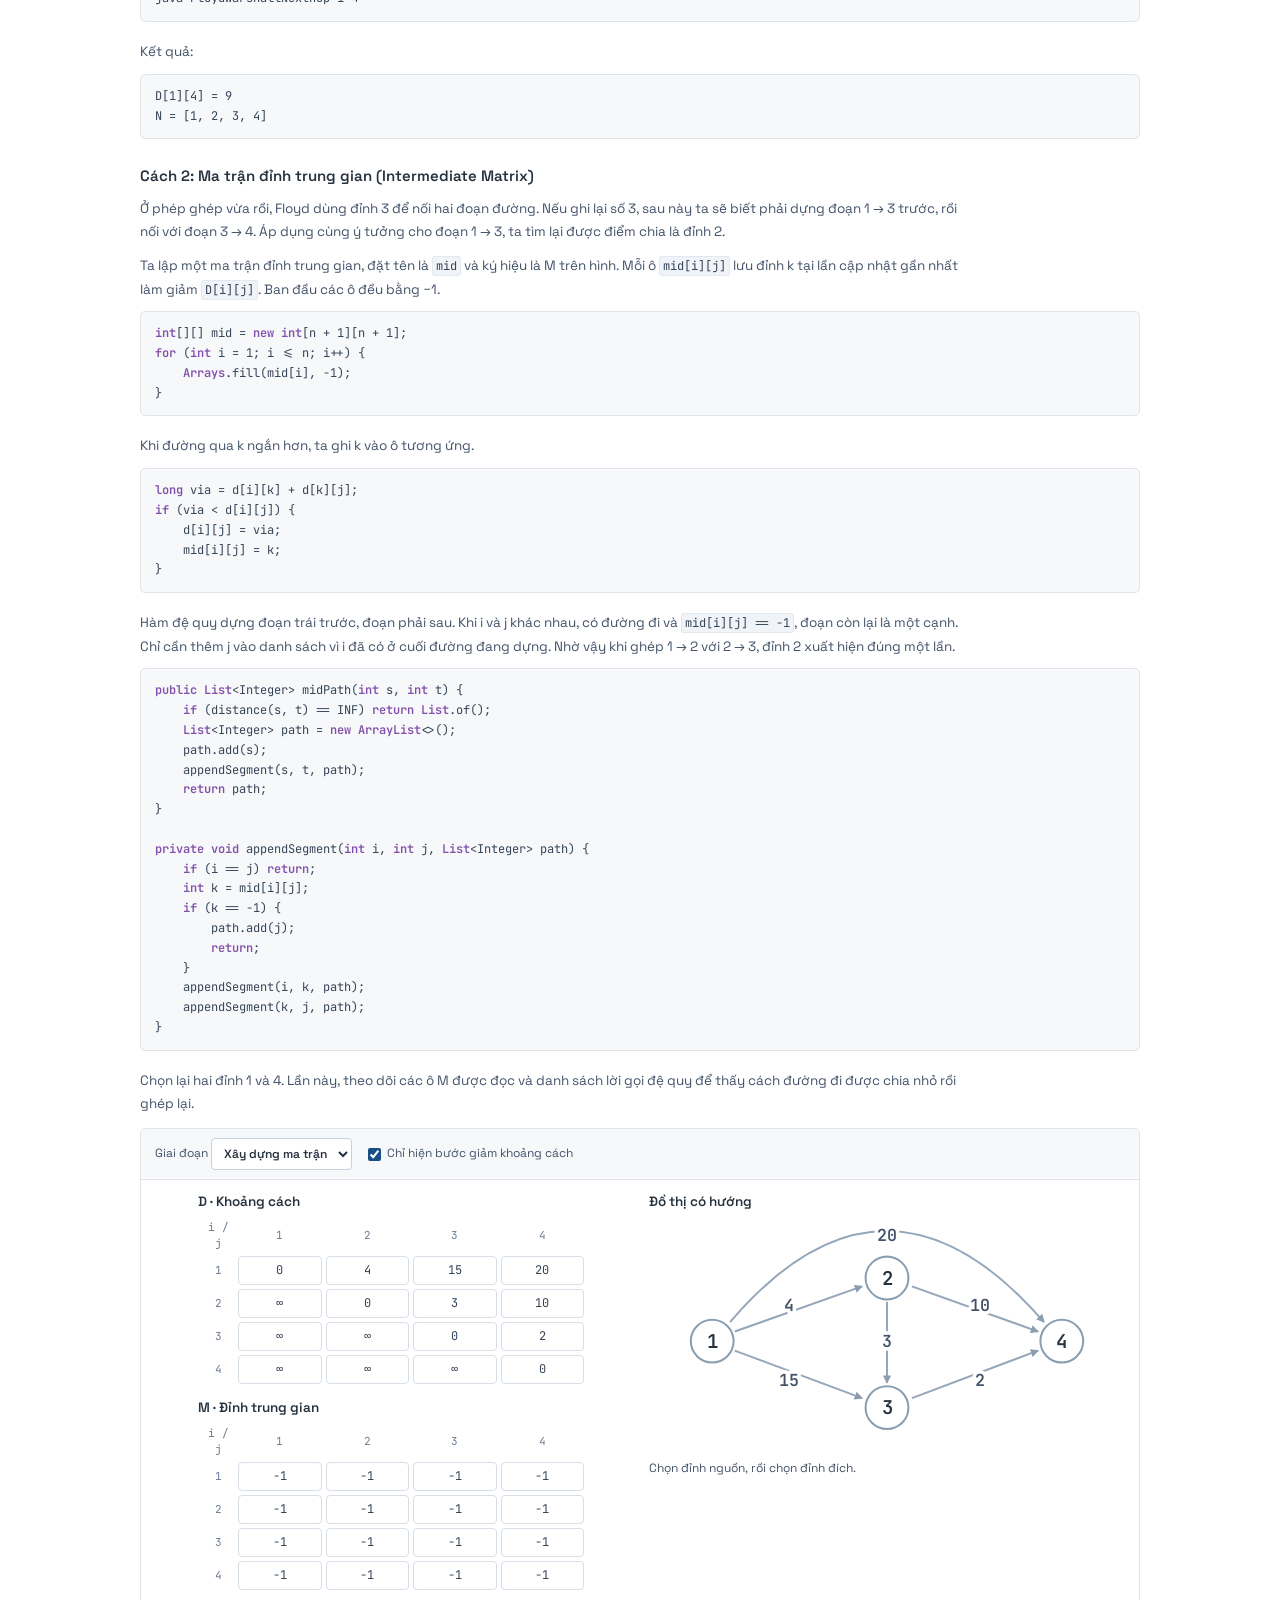
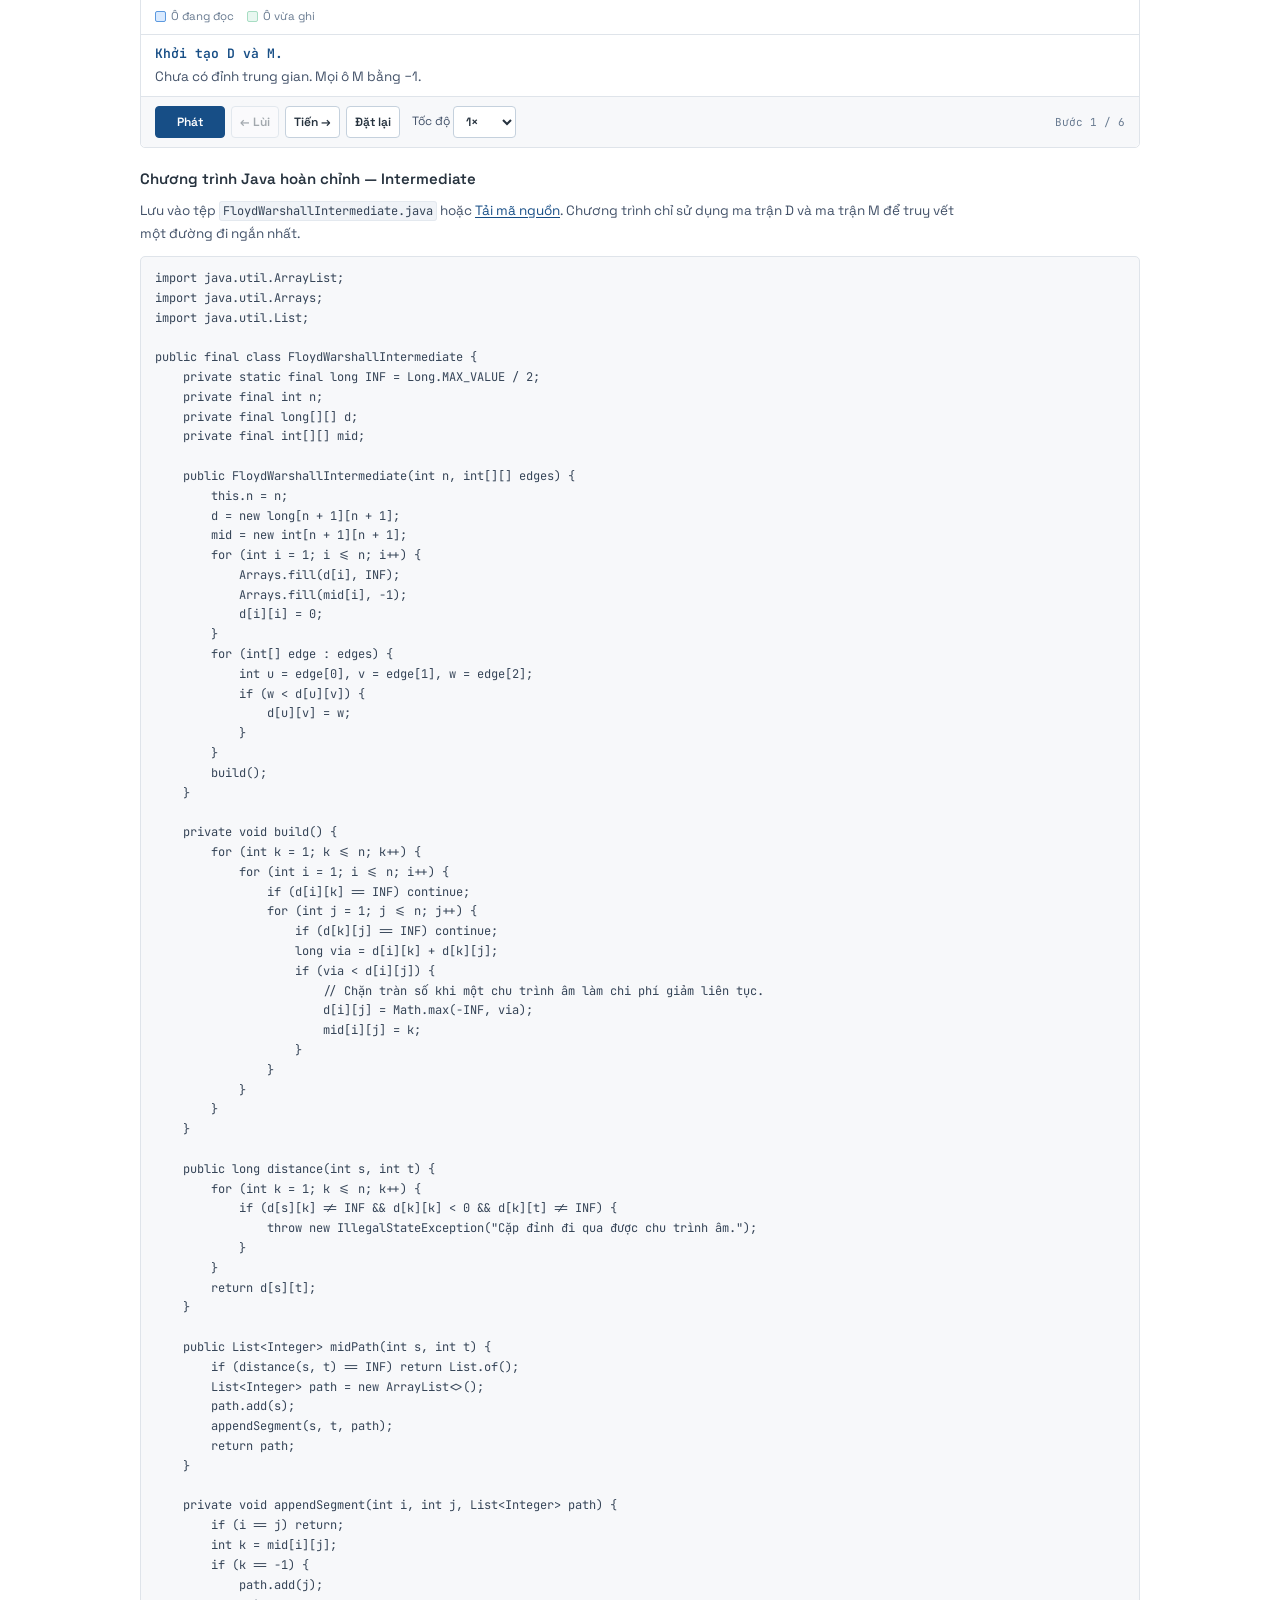
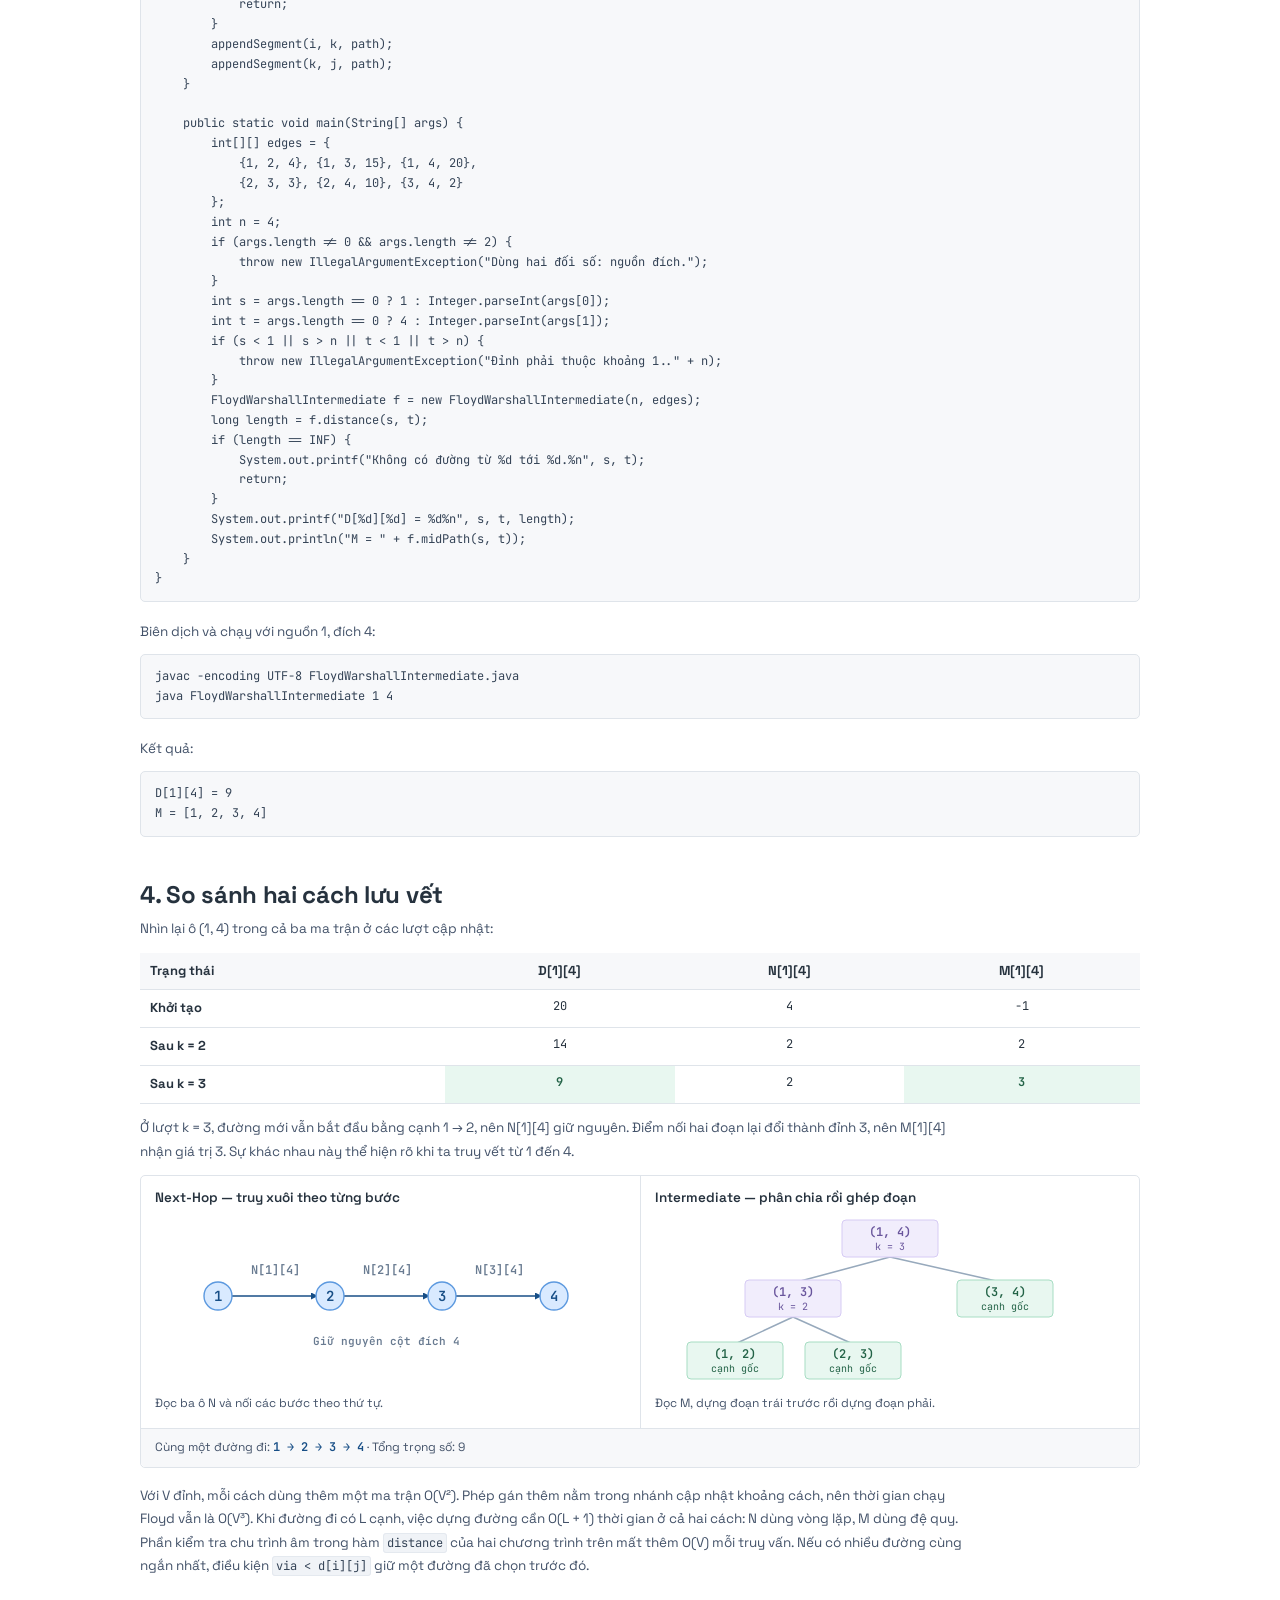
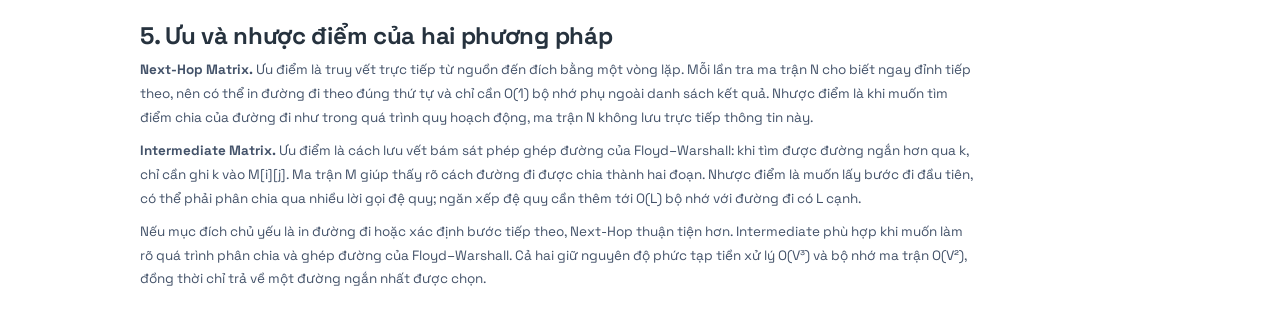
==== commit 5410a437: "Add concise advantages and disadvantages of Next-Hop and Intermediate matrices" ====
--- a/index.html
+++ b/index.html
@@ -406,4 +406,10 @@
 <p>Với V đỉnh, mỗi cách dùng thêm một ma trận O(V²). Phép gán thêm nằm trong nhánh cập nhật khoảng cách, nên thời gian chạy Floyd vẫn là O(V³). Khi đường đi có L cạnh, việc dựng đường cần O(L + 1) thời gian ở cả hai cách: N dùng vòng lặp, M dùng đệ quy. Phần kiểm tra chu trình âm trong hàm <code>distance</code> của hai chương trình trên mất thêm O(V) mỗi truy vấn. Nếu có nhiều đường cùng ngắn nhất, điều kiện <code>via &lt; d[i][j]</code> giữ một đường đã chọn trước đó.</p>
 </section>
 
+<section id="trade-offs"><h2>5. Ưu và nhược điểm của hai phương pháp</h2>
+<p><strong>Next-Hop Matrix.</strong> Ưu điểm là truy vết trực tiếp từ nguồn đến đích bằng một vòng lặp. Mỗi lần tra ma trận N cho biết ngay đỉnh tiếp theo, nên có thể in đường đi theo đúng thứ tự và chỉ cần O(1) bộ nhớ phụ ngoài danh sách kết quả. Nhược điểm là khi muốn tìm điểm chia của đường đi như trong quá trình quy hoạch động, ma trận N không lưu trực tiếp thông tin này.</p>
+<p><strong>Intermediate Matrix.</strong> Ưu điểm là cách lưu vết bám sát phép ghép đường của Floyd–Warshall: khi tìm được đường ngắn hơn qua k, chỉ cần ghi k vào M[i][j]. Ma trận M giúp thấy rõ cách đường đi được chia thành hai đoạn. Nhược điểm là muốn lấy bước đi đầu tiên, có thể phải phân chia qua nhiều lời gọi đệ quy; ngăn xếp đệ quy cần thêm tới O(L) bộ nhớ với đường đi có L cạnh.</p>
+<p>Nếu mục đích chủ yếu là in đường đi hoặc xác định bước tiếp theo, Next-Hop thuận tiện hơn. Intermediate phù hợp khi muốn làm rõ quá trình phân chia và ghép đường của Floyd–Warshall. Cả hai giữ nguyên độ phức tạp tiền xử lý O(V³) và bộ nhớ ma trận O(V²), đồng thời chỉ trả về một đường ngắn nhất được chọn.</p>
+</section>
+
 </main></body></html>
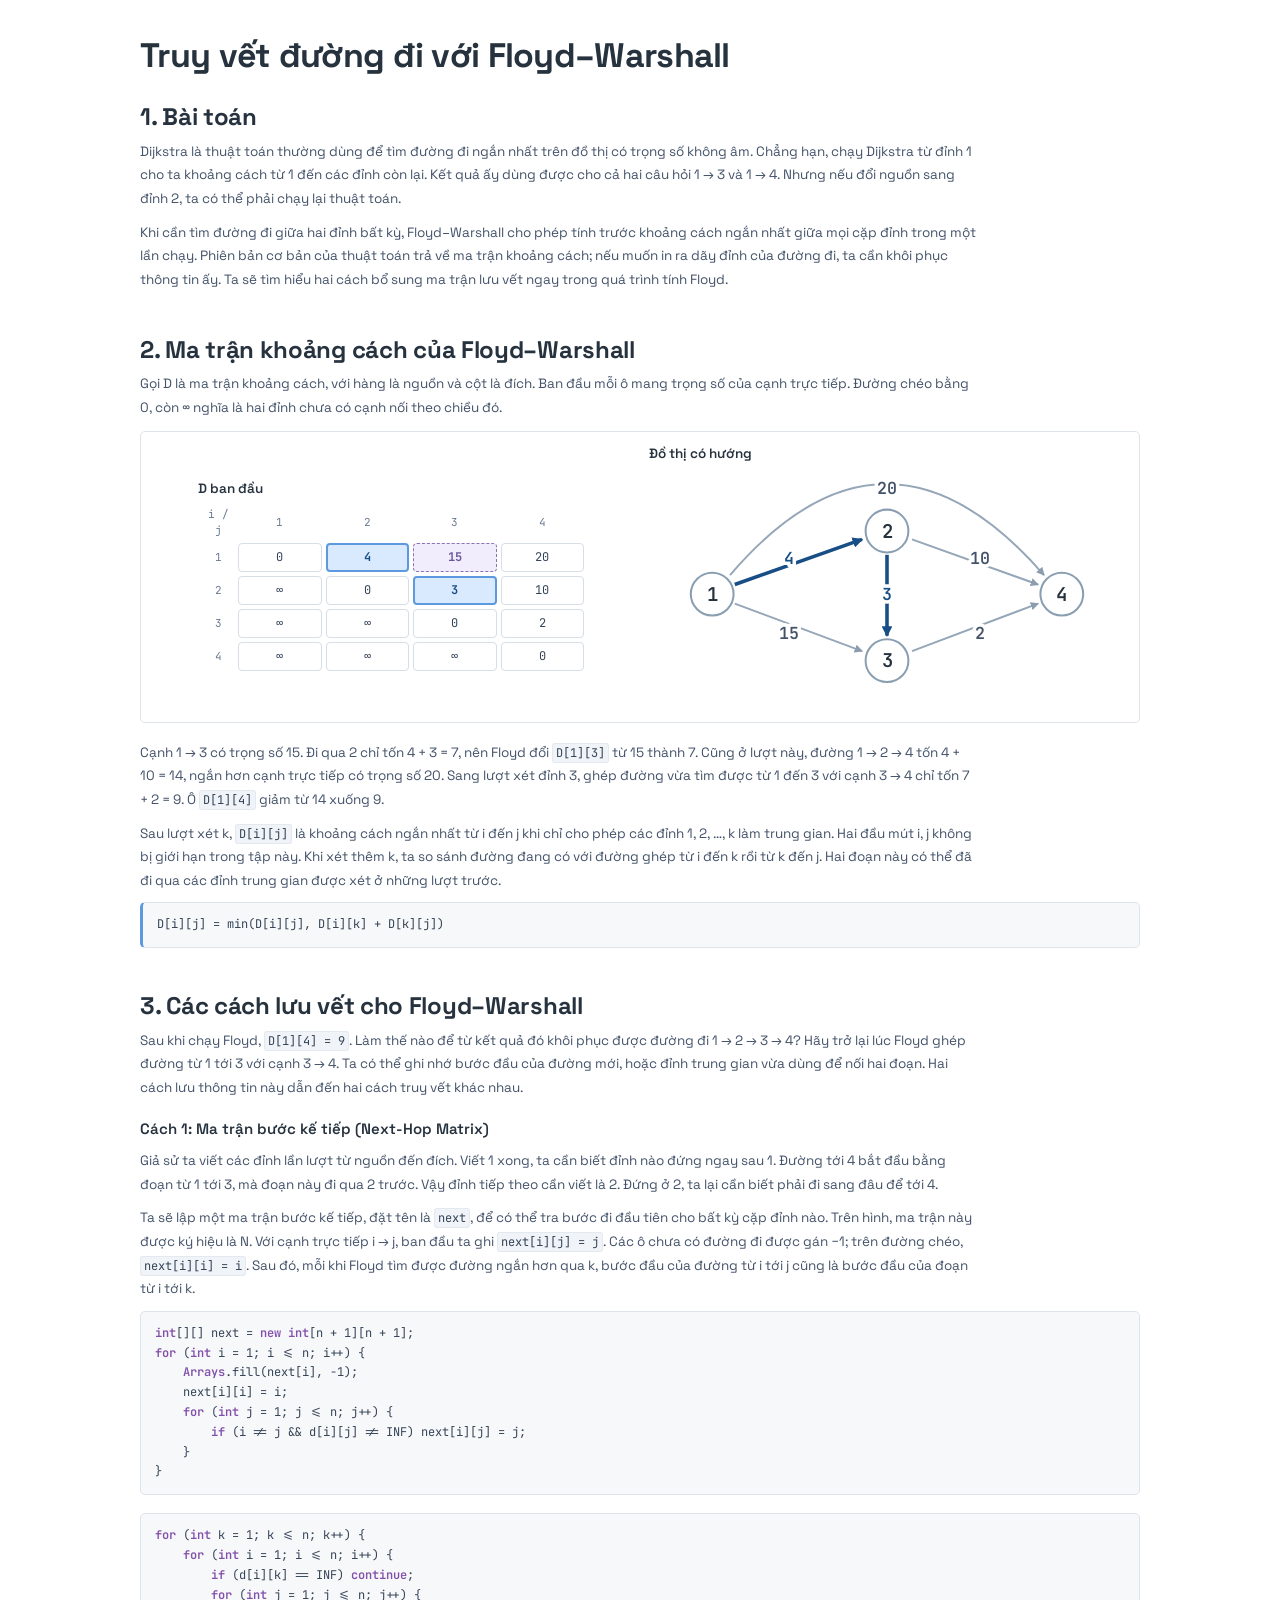
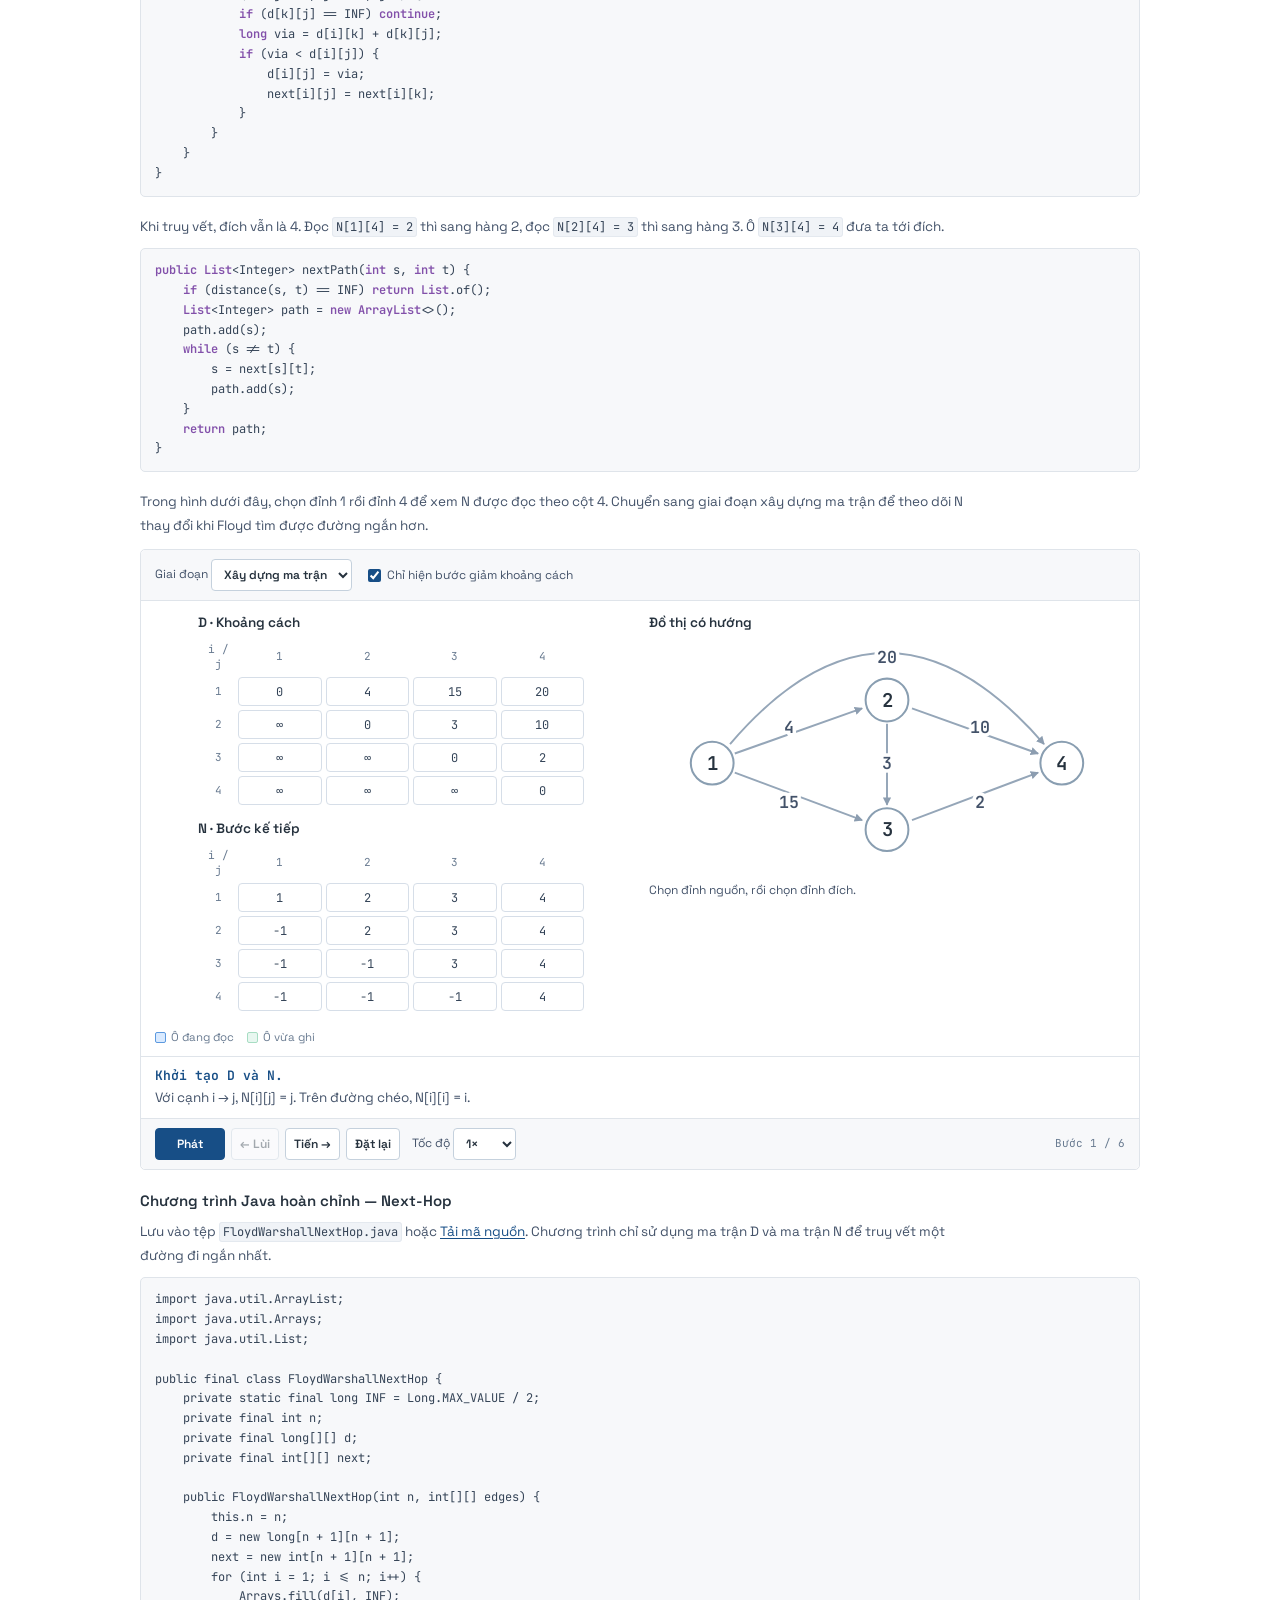
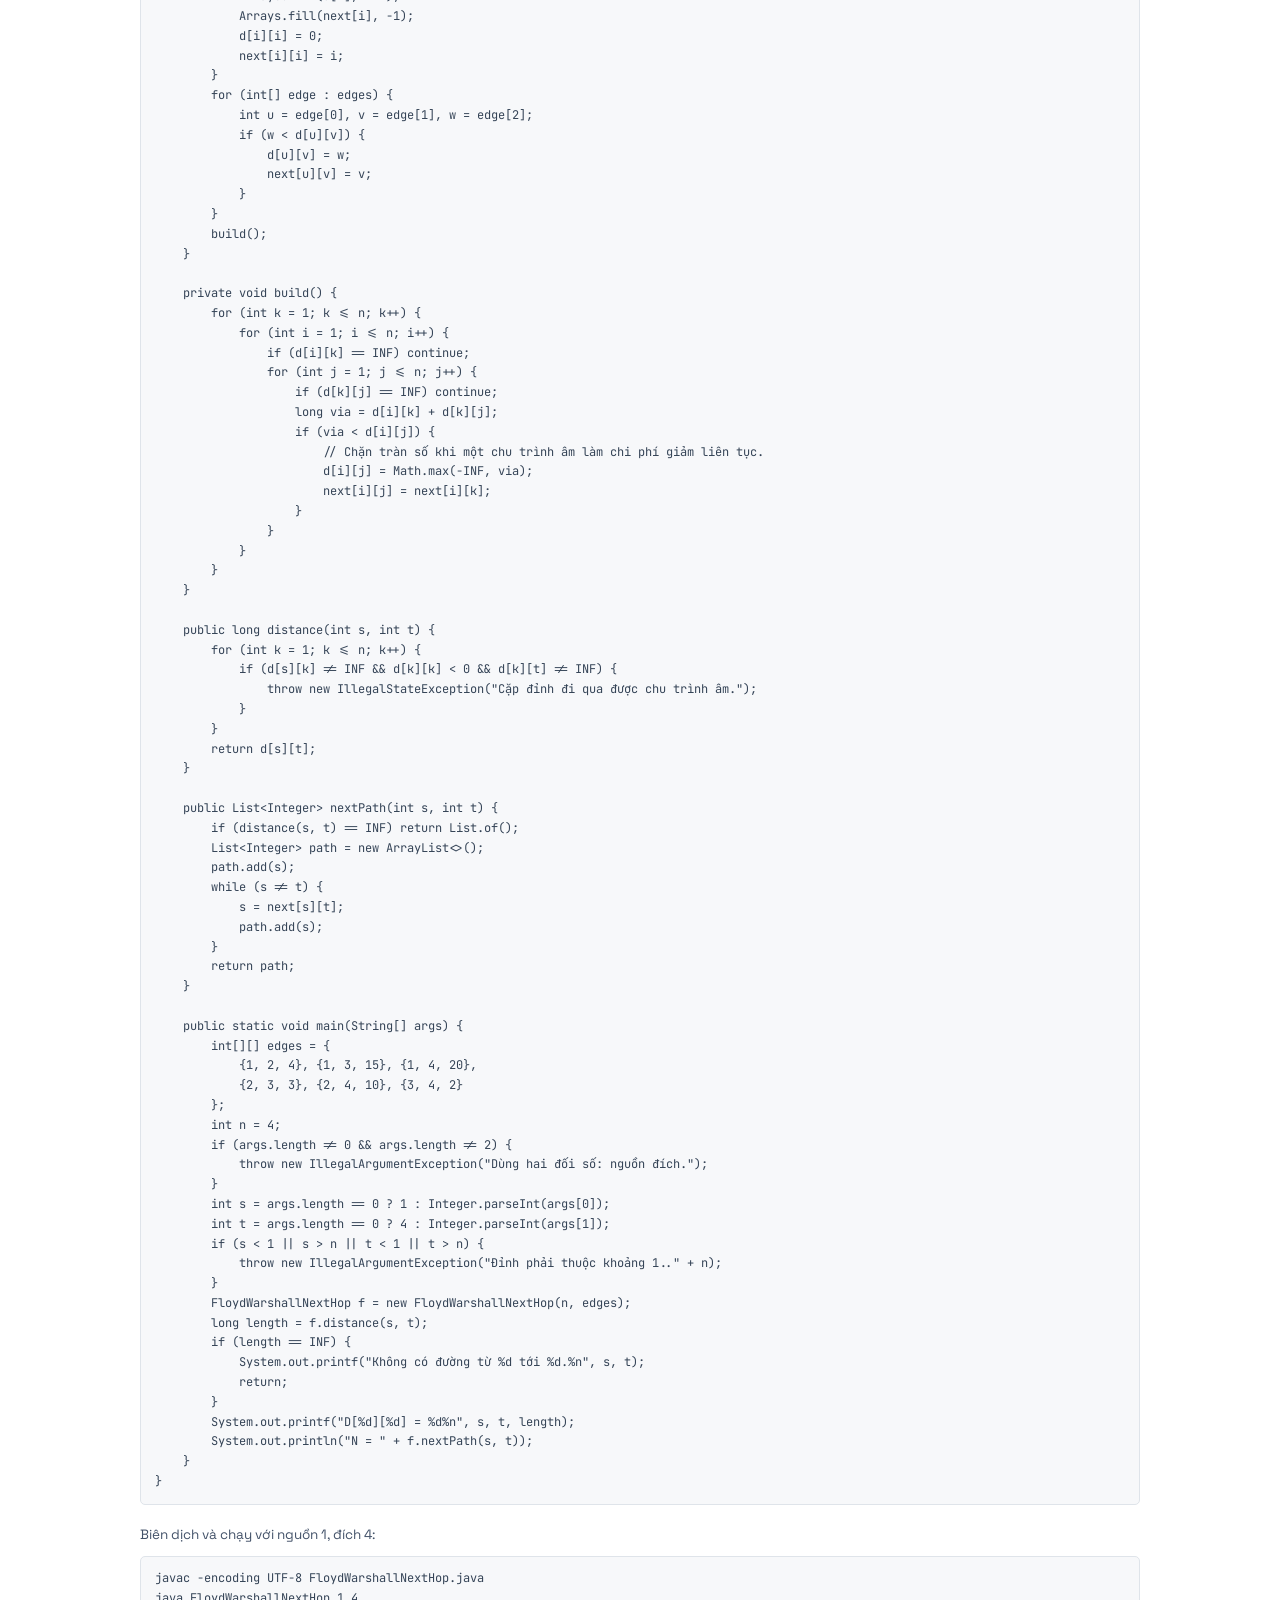
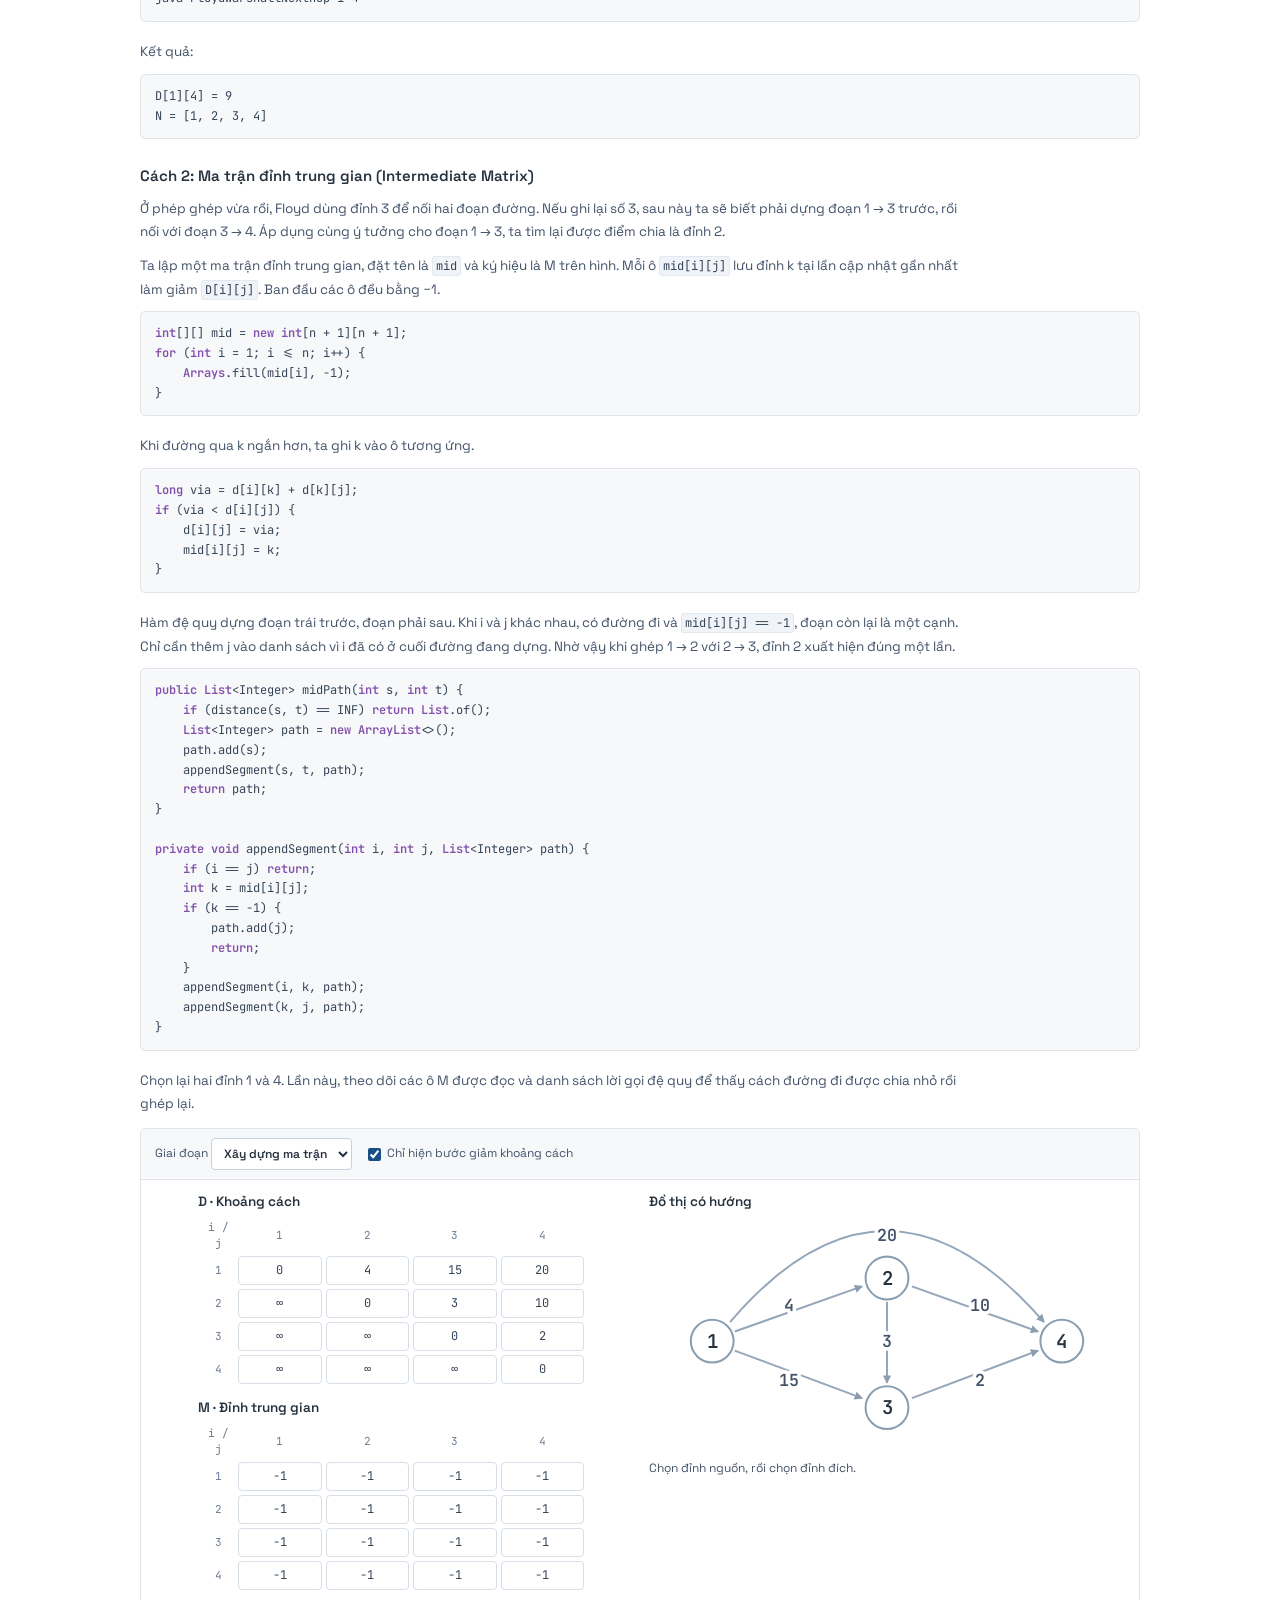
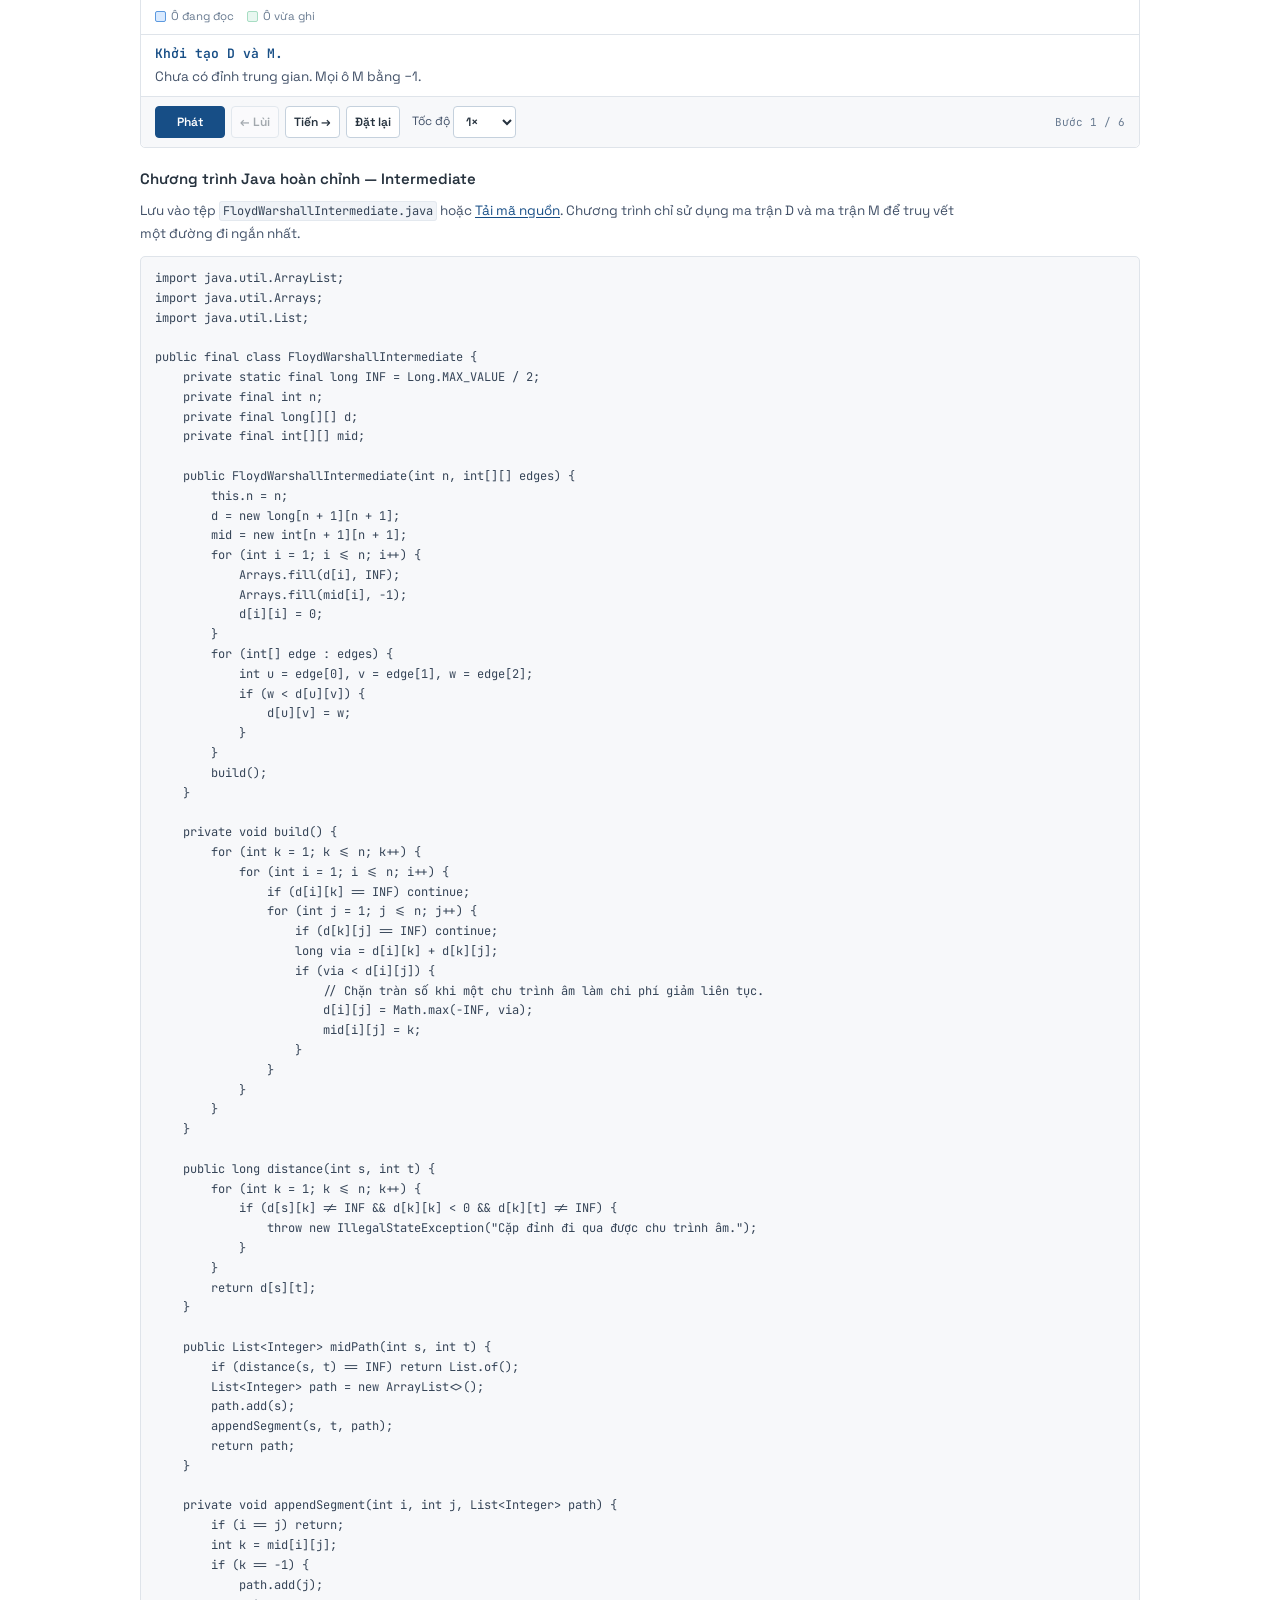
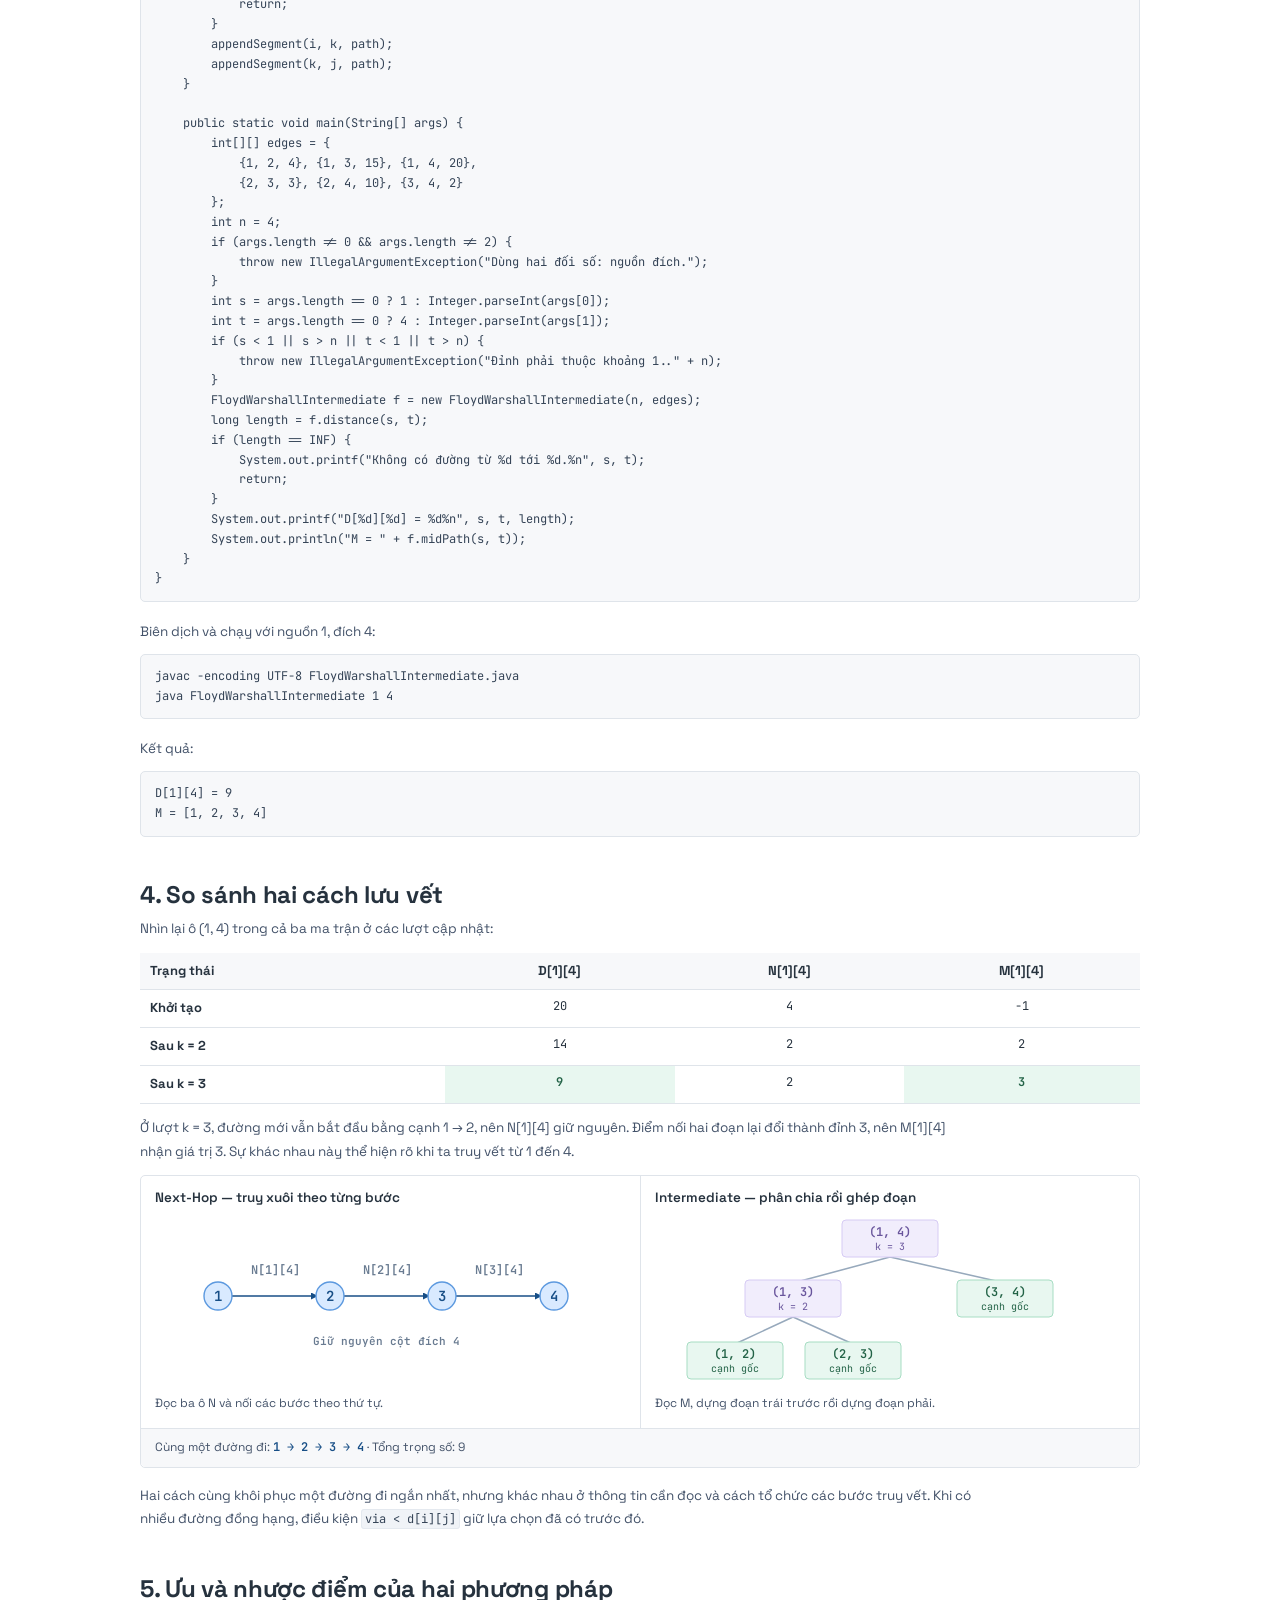
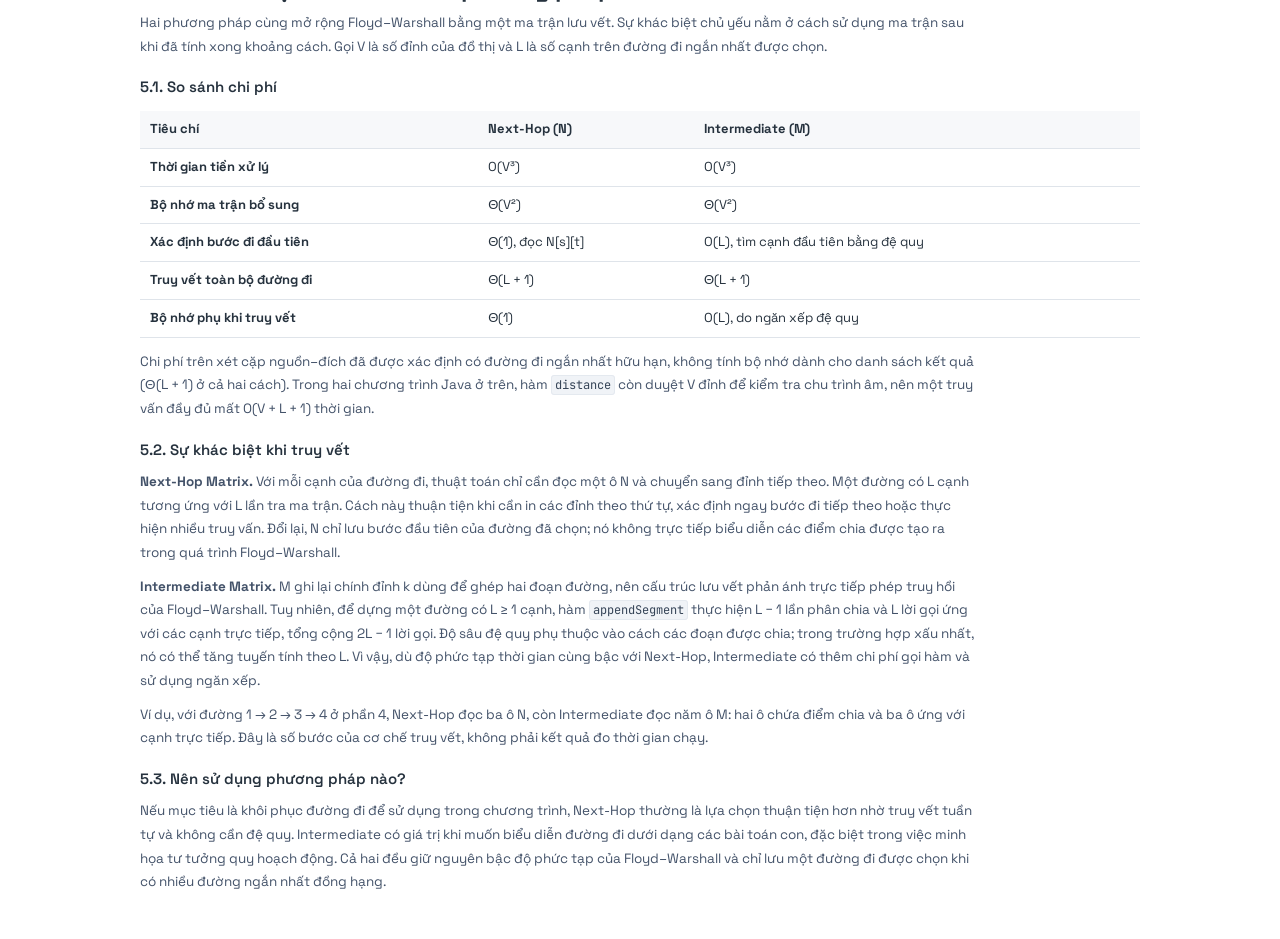
==== commit 350ac0e3: "Give a rigorous comparison of Floyd reconstruction cost and practical trade-offs" ====
--- a/index.html
+++ b/index.html
@@ -403,13 +403,31 @@
 <g class="compare-leaf"><rect x="277" y="67" width="96" height="37" rx="4"/><rect x="7" y="129" width="96" height="37" rx="4"/><rect x="125" y="129" width="96" height="37" rx="4"/><text x="325" y="79">(3, 4)</text><text class="compare-sub" x="325" y="93">cạnh gốc</text><text x="55" y="141">(1, 2)</text><text class="compare-sub" x="55" y="155">cạnh gốc</text><text x="173" y="141">(2, 3)</text><text class="compare-sub" x="173" y="155">cạnh gốc</text></g></svg>
 <p>Đọc M, dựng đoạn trái trước rồi dựng đoạn phải.</p></figure>
 <div class="compare-result">Cùng một đường đi: <strong>1 → 2 → 3 → 4</strong> · Tổng trọng số: 9</div></div>
-<p>Với V đỉnh, mỗi cách dùng thêm một ma trận O(V²). Phép gán thêm nằm trong nhánh cập nhật khoảng cách, nên thời gian chạy Floyd vẫn là O(V³). Khi đường đi có L cạnh, việc dựng đường cần O(L + 1) thời gian ở cả hai cách: N dùng vòng lặp, M dùng đệ quy. Phần kiểm tra chu trình âm trong hàm <code>distance</code> của hai chương trình trên mất thêm O(V) mỗi truy vấn. Nếu có nhiều đường cùng ngắn nhất, điều kiện <code>via &lt; d[i][j]</code> giữ một đường đã chọn trước đó.</p>
+<p>Hai cách cùng khôi phục một đường đi ngắn nhất, nhưng khác nhau ở thông tin cần đọc và cách tổ chức các bước truy vết. Khi có nhiều đường đồng hạng, điều kiện <code>via &lt; d[i][j]</code> giữ lựa chọn đã có trước đó.</p>
 </section>
 
 <section id="trade-offs"><h2>5. Ưu và nhược điểm của hai phương pháp</h2>
-<p><strong>Next-Hop Matrix.</strong> Ưu điểm là truy vết trực tiếp từ nguồn đến đích bằng một vòng lặp. Mỗi lần tra ma trận N cho biết ngay đỉnh tiếp theo, nên có thể in đường đi theo đúng thứ tự và chỉ cần O(1) bộ nhớ phụ ngoài danh sách kết quả. Nhược điểm là khi muốn tìm điểm chia của đường đi như trong quá trình quy hoạch động, ma trận N không lưu trực tiếp thông tin này.</p>
-<p><strong>Intermediate Matrix.</strong> Ưu điểm là cách lưu vết bám sát phép ghép đường của Floyd–Warshall: khi tìm được đường ngắn hơn qua k, chỉ cần ghi k vào M[i][j]. Ma trận M giúp thấy rõ cách đường đi được chia thành hai đoạn. Nhược điểm là muốn lấy bước đi đầu tiên, có thể phải phân chia qua nhiều lời gọi đệ quy; ngăn xếp đệ quy cần thêm tới O(L) bộ nhớ với đường đi có L cạnh.</p>
-<p>Nếu mục đích chủ yếu là in đường đi hoặc xác định bước tiếp theo, Next-Hop thuận tiện hơn. Intermediate phù hợp khi muốn làm rõ quá trình phân chia và ghép đường của Floyd–Warshall. Cả hai giữ nguyên độ phức tạp tiền xử lý O(V³) và bộ nhớ ma trận O(V²), đồng thời chỉ trả về một đường ngắn nhất được chọn.</p>
+<p>Hai phương pháp cùng mở rộng Floyd–Warshall bằng một ma trận lưu vết. Sự khác biệt chủ yếu nằm ở cách sử dụng ma trận sau khi đã tính xong khoảng cách. Gọi V là số đỉnh của đồ thị và L là số cạnh trên đường đi ngắn nhất được chọn.</p>
+
+<h3>5.1. So sánh chi phí</h3>
+<table class="compare" aria-label="So sánh chi phí của Next-Hop và Intermediate Matrix">
+<thead><tr><th scope="col">Tiêu chí</th><th scope="col">Next-Hop (N)</th><th scope="col">Intermediate (M)</th></tr></thead>
+<tbody>
+<tr><th scope="row">Thời gian tiền xử lý</th><td>O(V³)</td><td>O(V³)</td></tr>
+<tr><th scope="row">Bộ nhớ ma trận bổ sung</th><td>Θ(V²)</td><td>Θ(V²)</td></tr>
+<tr><th scope="row">Xác định bước đi đầu tiên</th><td>Θ(1), đọc N[s][t]</td><td>O(L), tìm cạnh đầu tiên bằng đệ quy</td></tr>
+<tr><th scope="row">Truy vết toàn bộ đường đi</th><td>Θ(L + 1)</td><td>Θ(L + 1)</td></tr>
+<tr><th scope="row">Bộ nhớ phụ khi truy vết</th><td>Θ(1)</td><td>O(L), do ngăn xếp đệ quy</td></tr>
+</tbody></table>
+<p>Chi phí trên xét cặp nguồn–đích đã được xác định có đường đi ngắn nhất hữu hạn, không tính bộ nhớ dành cho danh sách kết quả (Θ(L + 1) ở cả hai cách). Trong hai chương trình Java ở trên, hàm <code>distance</code> còn duyệt V đỉnh để kiểm tra chu trình âm, nên một truy vấn đầy đủ mất O(V + L + 1) thời gian.</p>
+
+<h3>5.2. Sự khác biệt khi truy vết</h3>
+<p><strong>Next-Hop Matrix.</strong> Với mỗi cạnh của đường đi, thuật toán chỉ cần đọc một ô N và chuyển sang đỉnh tiếp theo. Một đường có L cạnh tương ứng với L lần tra ma trận. Cách này thuận tiện khi cần in các đỉnh theo thứ tự, xác định ngay bước đi tiếp theo hoặc thực hiện nhiều truy vấn. Đổi lại, N chỉ lưu bước đầu tiên của đường đã chọn; nó không trực tiếp biểu diễn các điểm chia được tạo ra trong quá trình Floyd–Warshall.</p>
+<p><strong>Intermediate Matrix.</strong> M ghi lại chính đỉnh k dùng để ghép hai đoạn đường, nên cấu trúc lưu vết phản ánh trực tiếp phép truy hồi của Floyd–Warshall. Tuy nhiên, để dựng một đường có L ≥ 1 cạnh, hàm <code>appendSegment</code> thực hiện L − 1 lần phân chia và L lời gọi ứng với các cạnh trực tiếp, tổng cộng 2L − 1 lời gọi. Độ sâu đệ quy phụ thuộc vào cách các đoạn được chia; trong trường hợp xấu nhất, nó có thể tăng tuyến tính theo L. Vì vậy, dù độ phức tạp thời gian cùng bậc với Next-Hop, Intermediate có thêm chi phí gọi hàm và sử dụng ngăn xếp.</p>
+<p>Ví dụ, với đường 1 → 2 → 3 → 4 ở phần 4, Next-Hop đọc ba ô N, còn Intermediate đọc năm ô M: hai ô chứa điểm chia và ba ô ứng với cạnh trực tiếp. Đây là số bước của cơ chế truy vết, không phải kết quả đo thời gian chạy.</p>
+
+<h3>5.3. Nên sử dụng phương pháp nào?</h3>
+<p>Nếu mục tiêu là khôi phục đường đi để sử dụng trong chương trình, Next-Hop thường là lựa chọn thuận tiện hơn nhờ truy vết tuần tự và không cần đệ quy. Intermediate có giá trị khi muốn biểu diễn đường đi dưới dạng các bài toán con, đặc biệt trong việc minh họa tư tưởng quy hoạch động. Cả hai đều giữ nguyên bậc độ phức tạp của Floyd–Warshall và chỉ lưu một đường đi được chọn khi có nhiều đường ngắn nhất đồng hạng.</p>
 </section>
 
 </main></body></html>
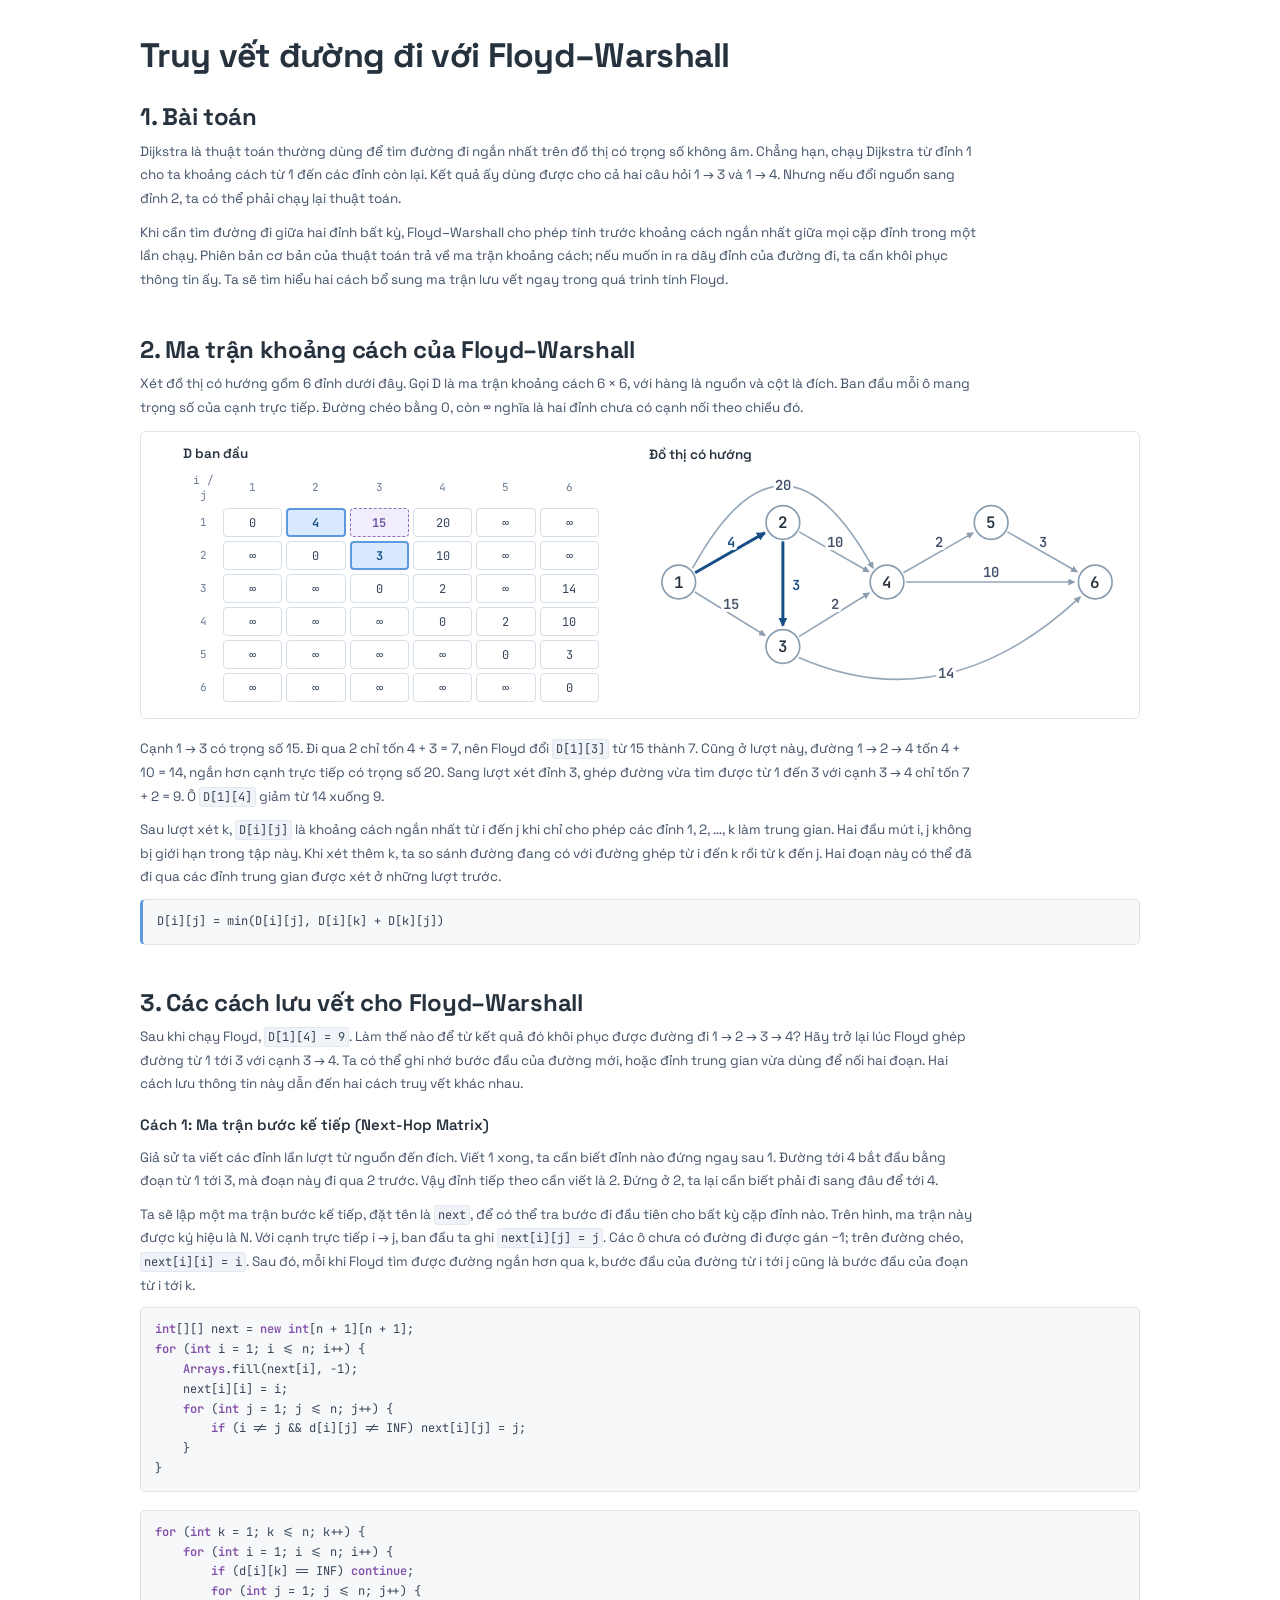
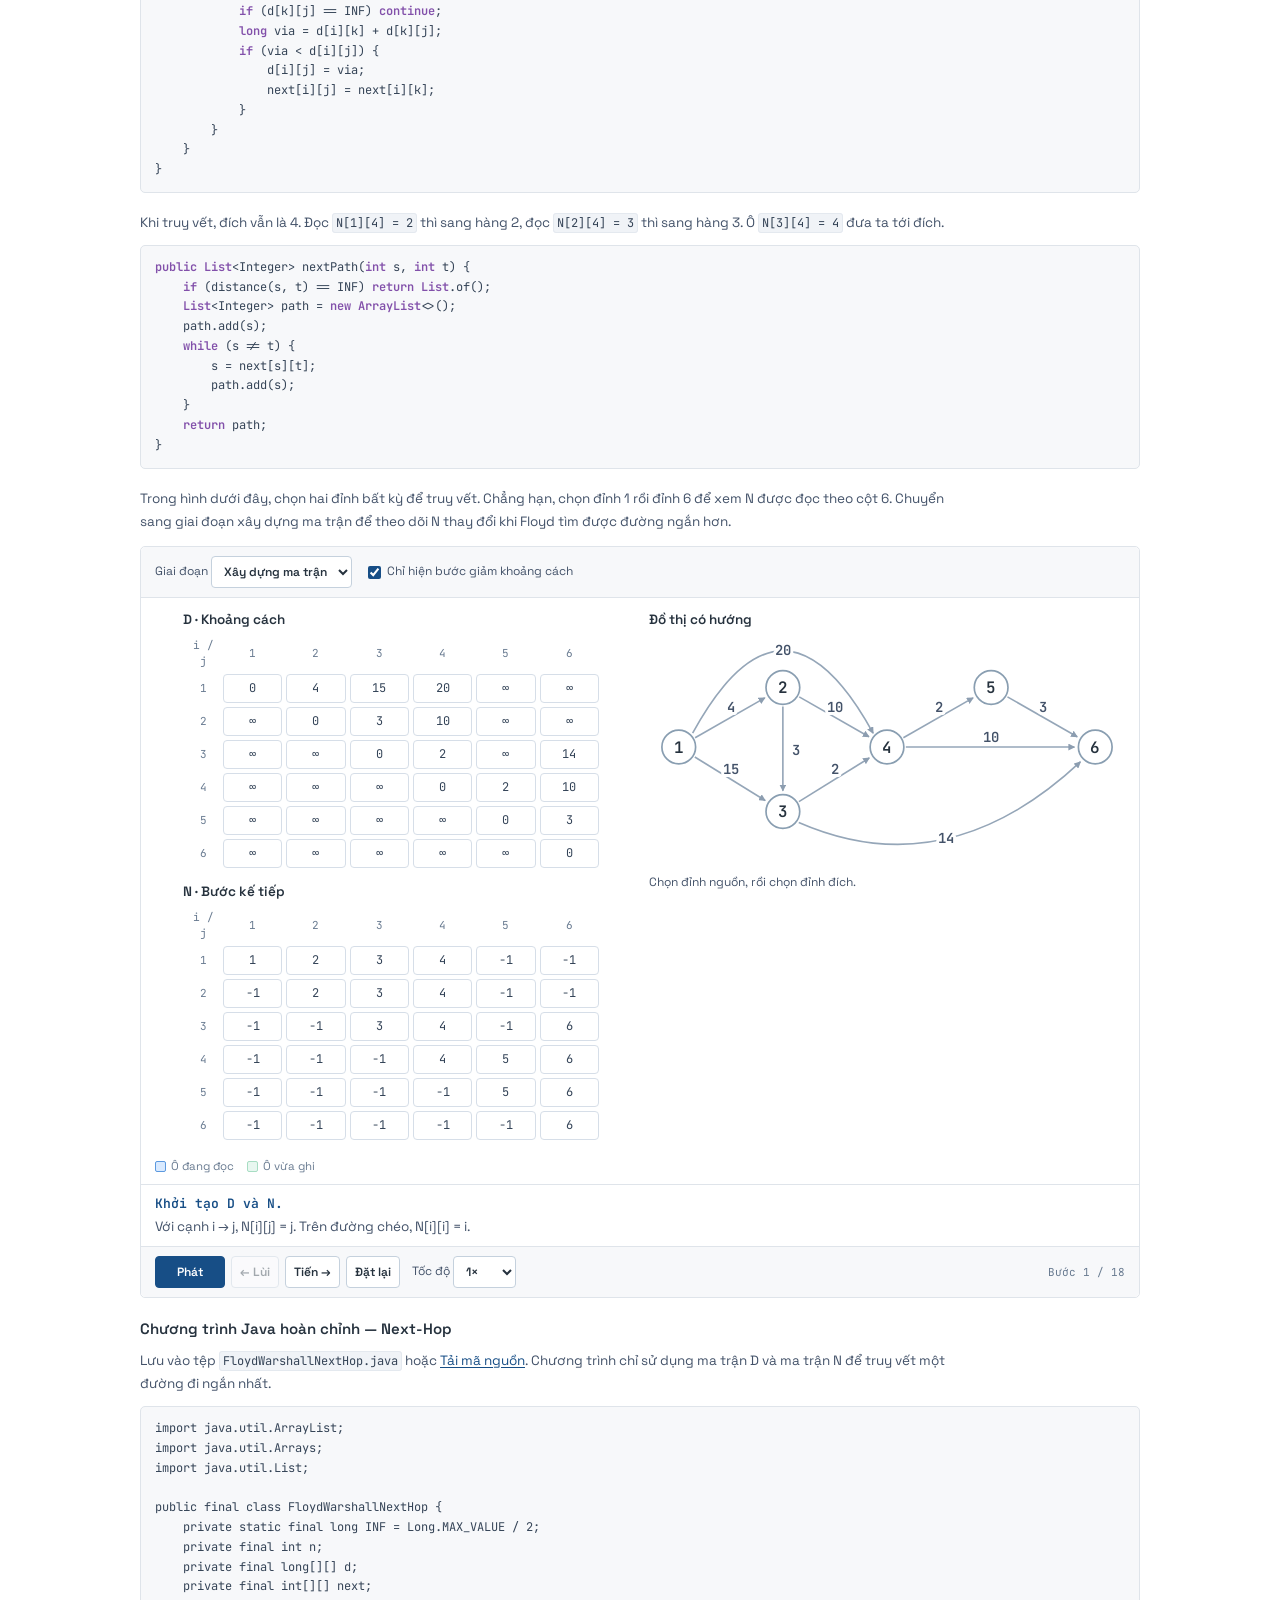
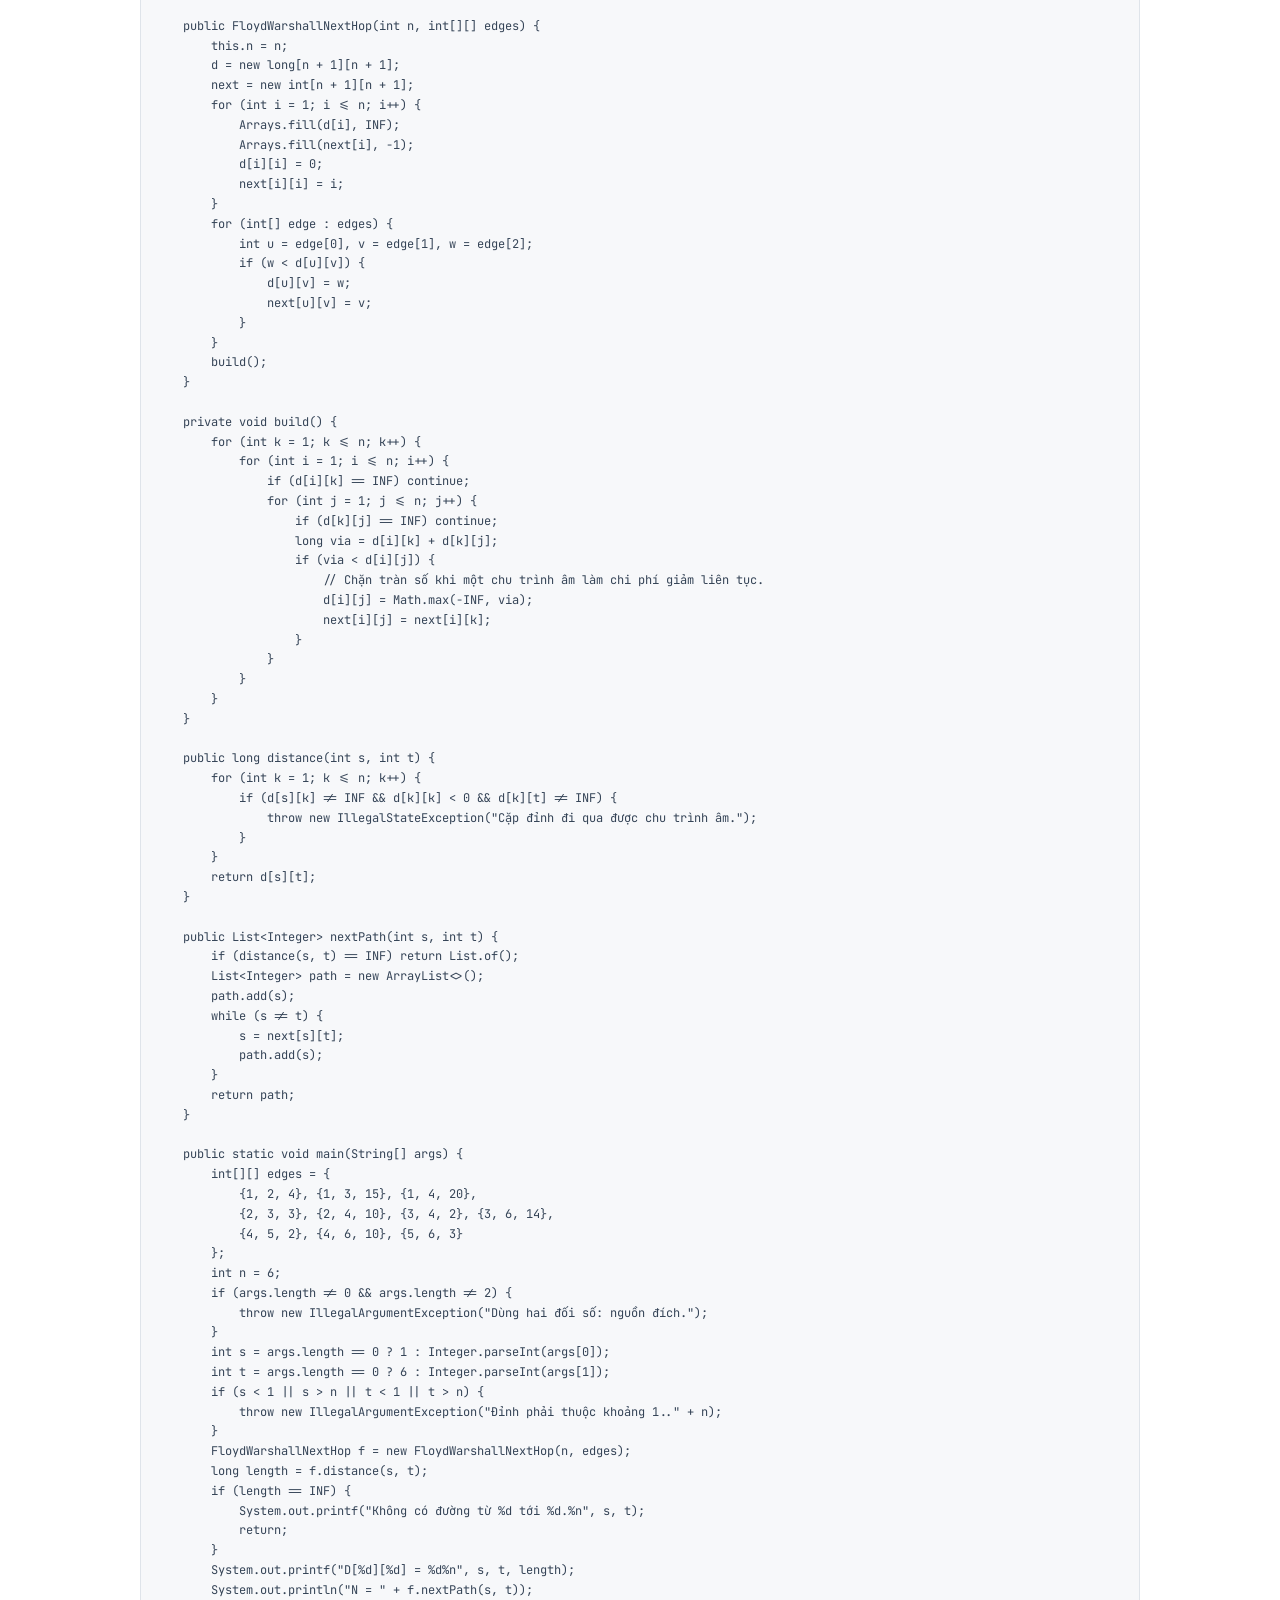
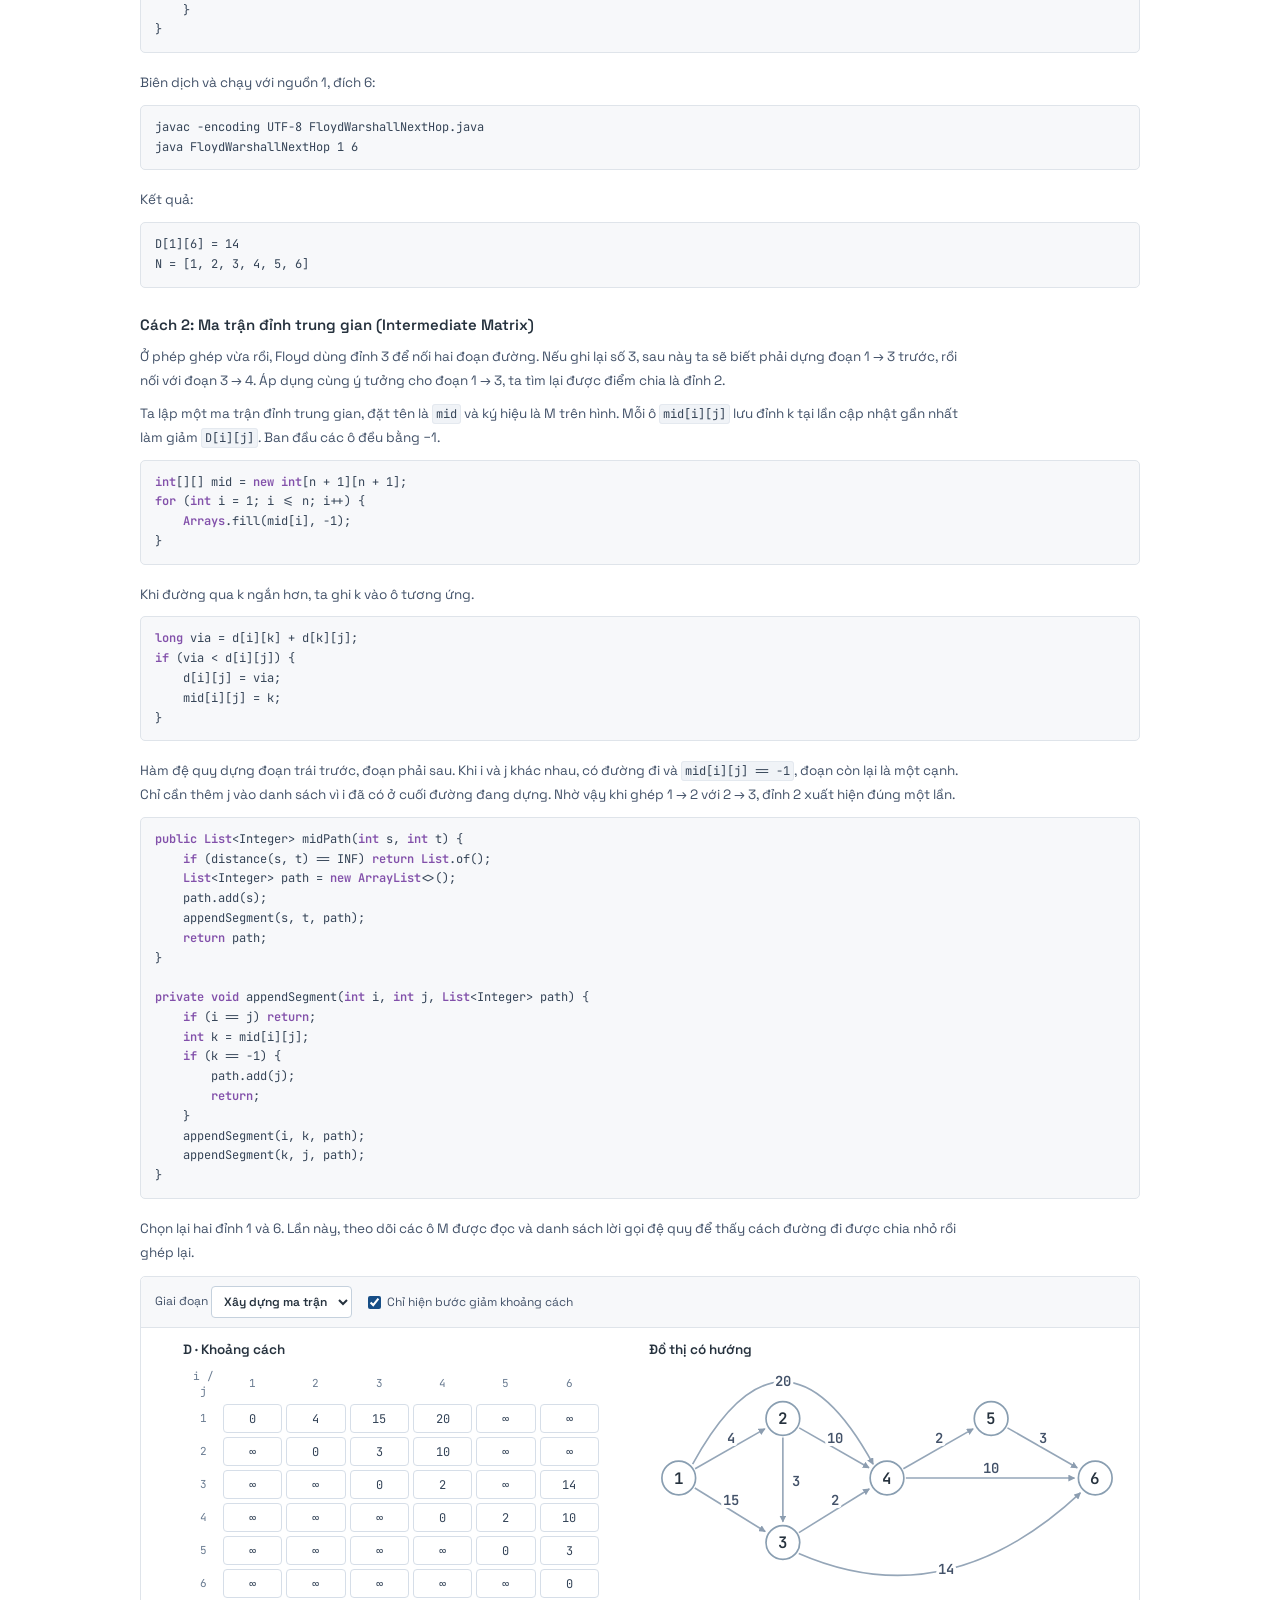
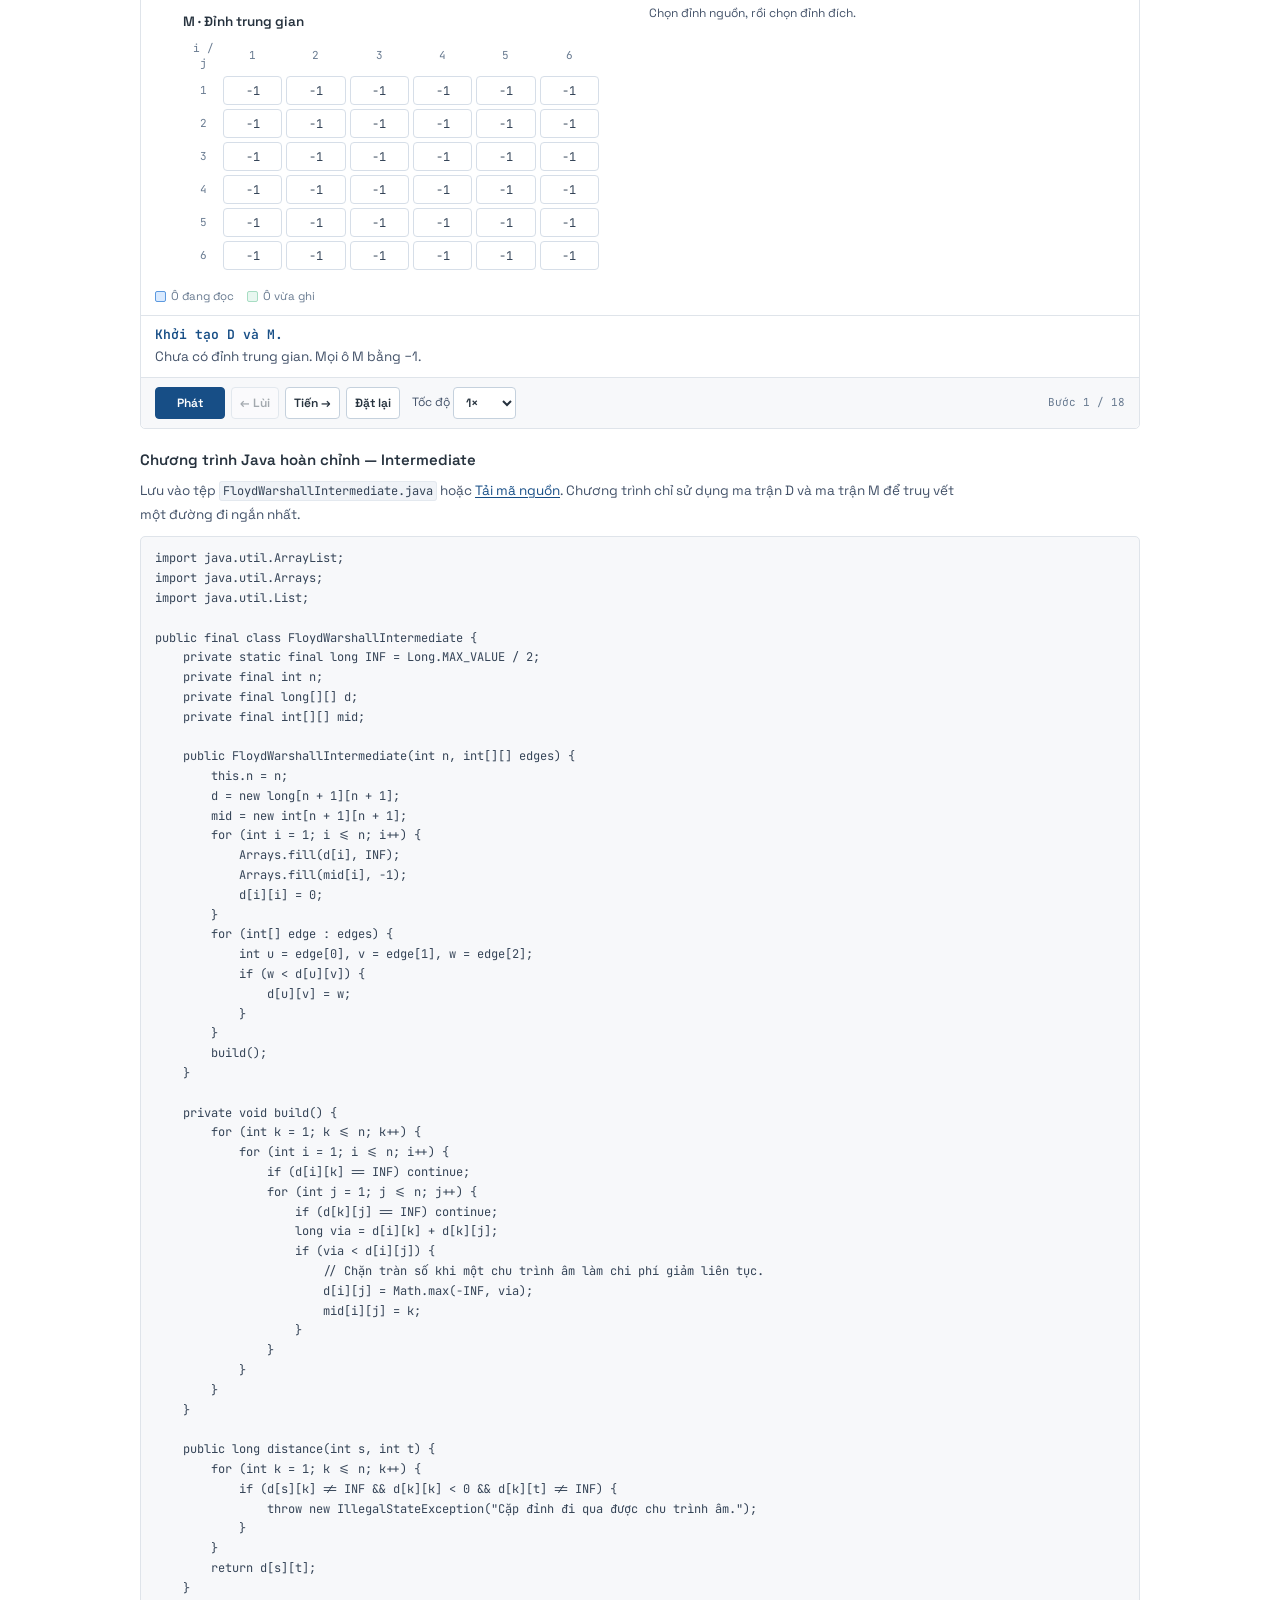
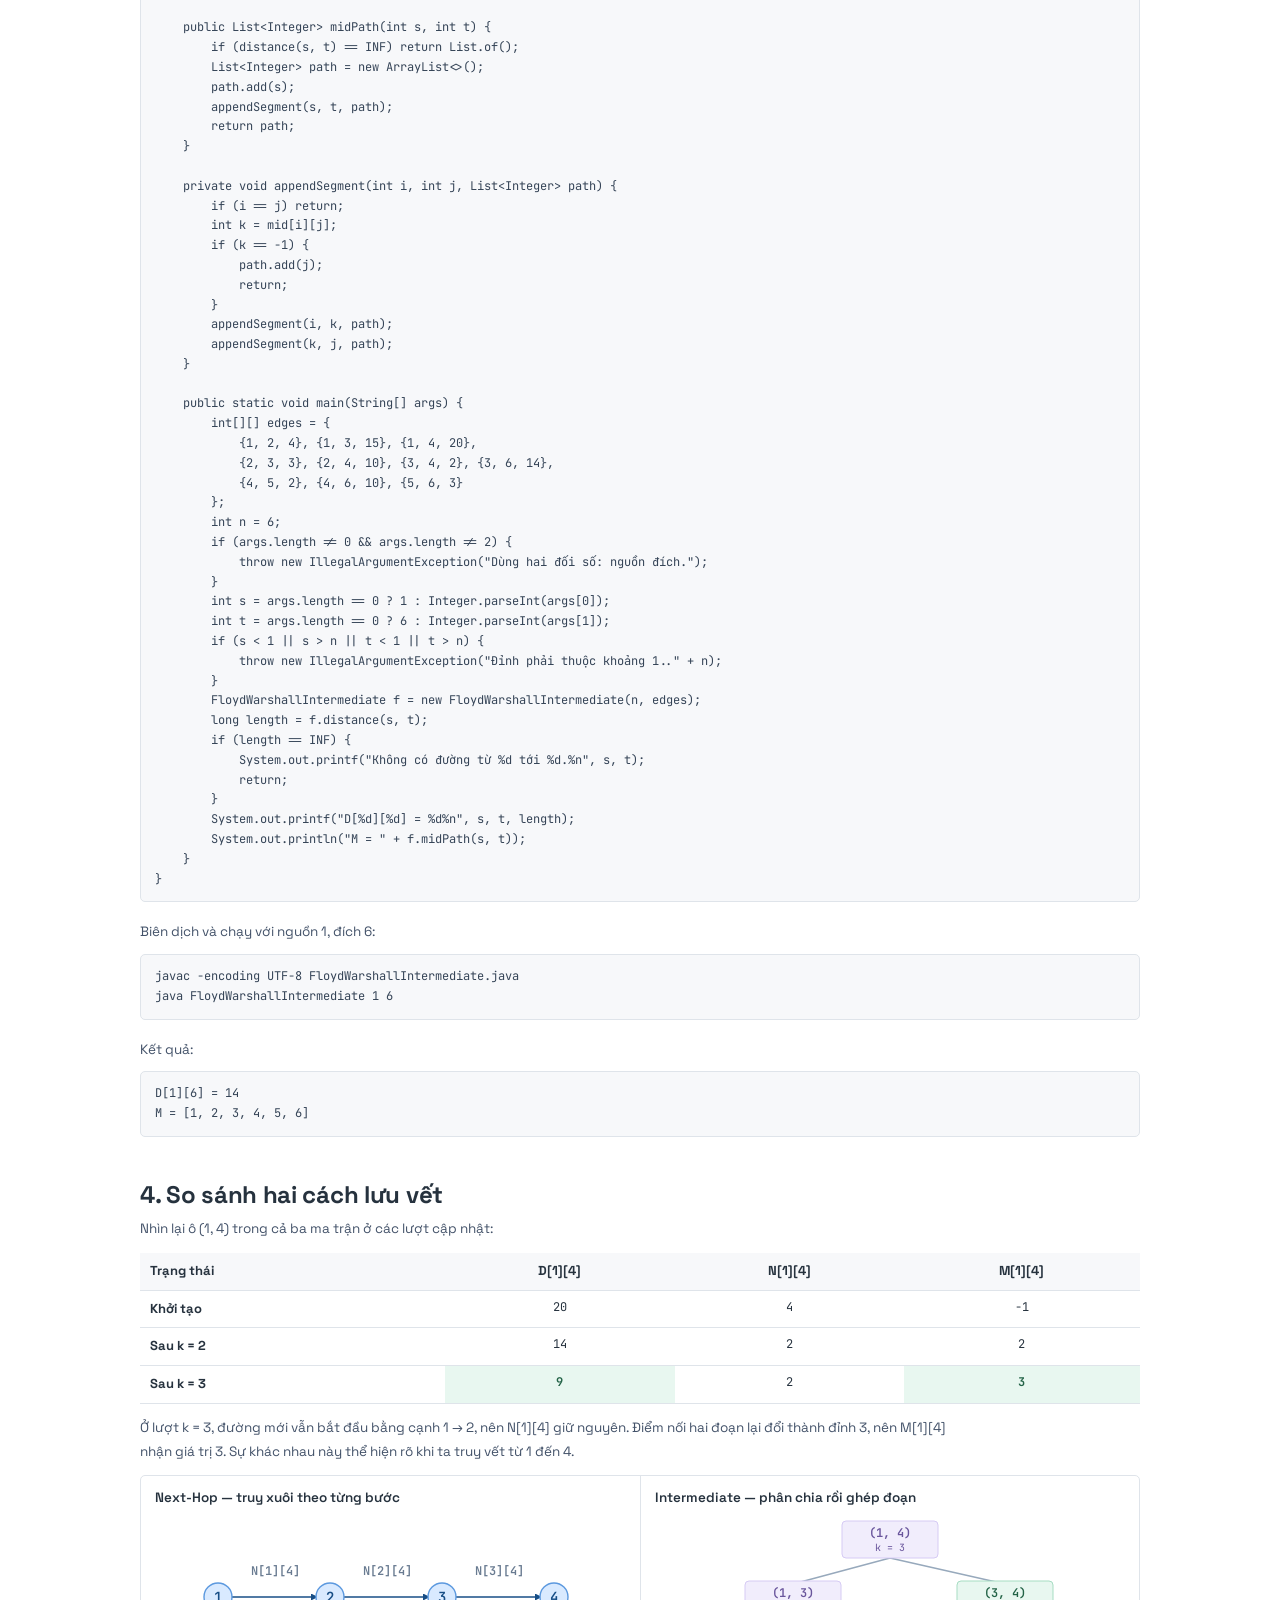
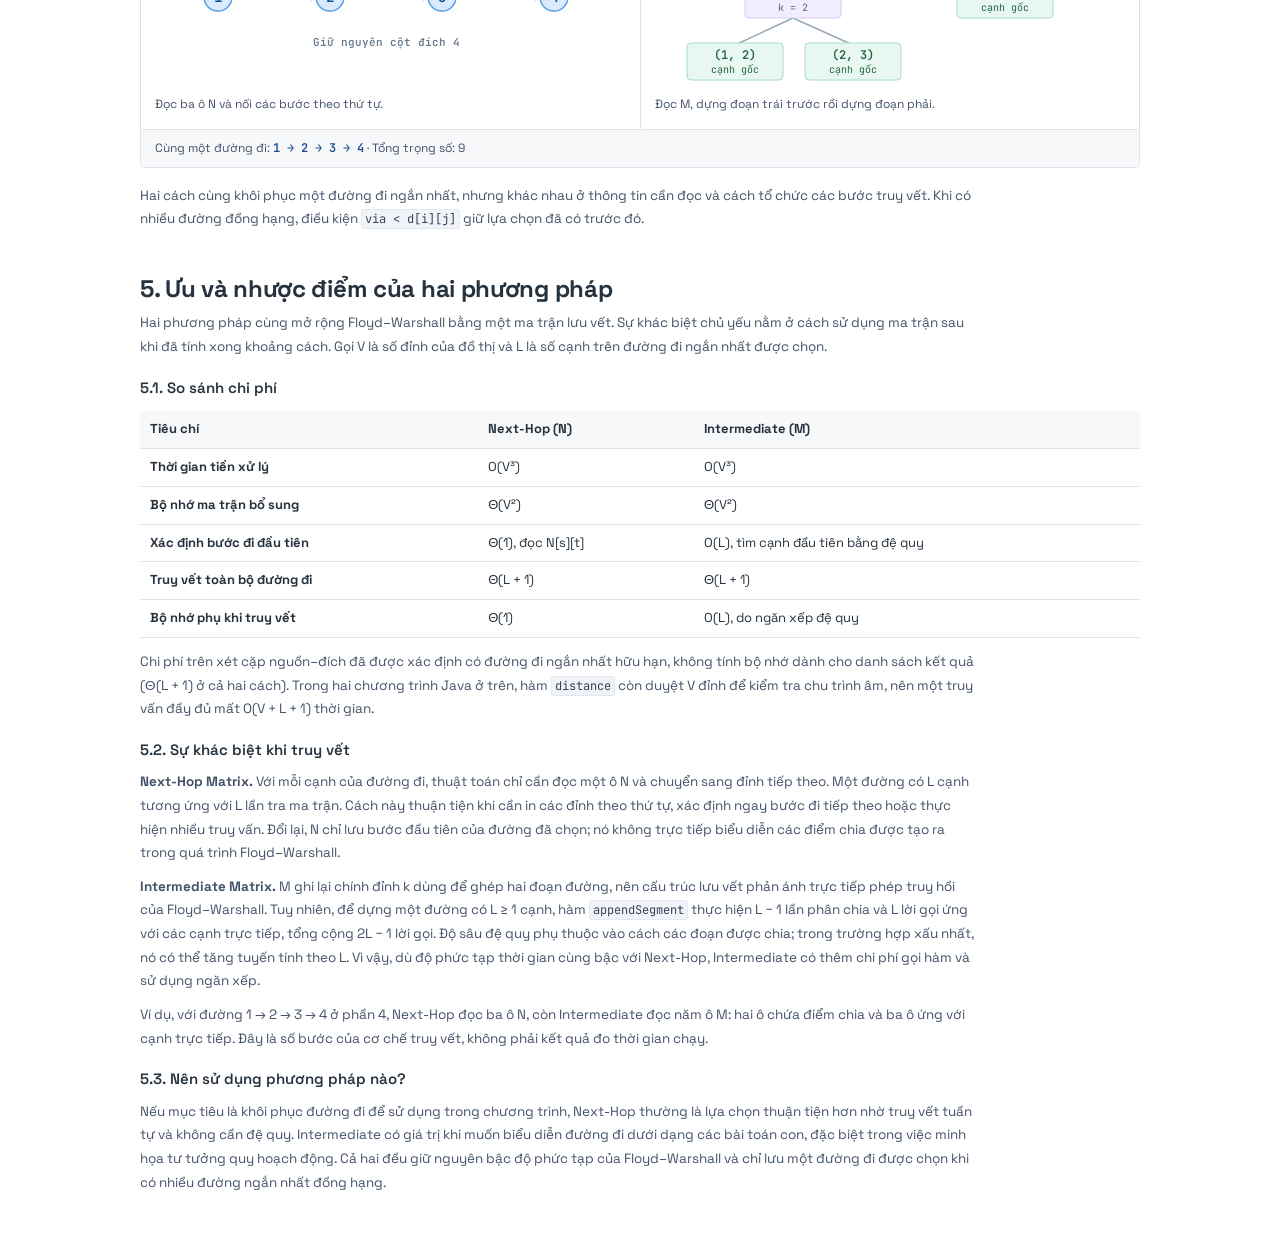
==== commit 85b36b6b: "Expand the shared Floyd example to six vertices and full 6x6 matrices" ====
--- a/index.html
+++ b/index.html
@@ -3,8 +3,8 @@
 <head>
 <meta charset="utf-8"><meta name="viewport" content="width=device-width, initial-scale=1">
 <title>Truy vết đường đi với Floyd–Warshall</title>
-<meta name="description" content="Truy vết Floyd–Warshall bằng ma trận bước kế tiếp hoặc ma trận đỉnh trung gian, với ví dụ bốn đỉnh và mã Java.">
-<link rel="stylesheet" href="lesson.css?v=split1"><script defer src="matrix-engine.js?v=5"></script><script defer src="lesson.js?v=reader2"></script>
+<meta name="description" content="Truy vết Floyd–Warshall bằng ma trận bước kế tiếp hoặc ma trận đỉnh trung gian, với ví dụ sáu đỉnh và mã Java.">
+<link rel="stylesheet" href="lesson.css?v=six1"><script defer src="matrix-engine.js?v=5"></script><script defer src="lesson.js?v=reader2"></script>
 </head>
 <body><main>
 <header><h1>Truy vết đường đi với Floyd–Warshall</h1></header>
@@ -13,24 +13,30 @@
 <p>Khi cần tìm đường đi giữa hai đỉnh bất kỳ, Floyd–Warshall cho phép tính trước khoảng cách ngắn nhất giữa mọi cặp đỉnh trong một lần chạy. Phiên bản cơ bản của thuật toán trả về ma trận khoảng cách; nếu muốn in ra dãy đỉnh của đường đi, ta cần khôi phục thông tin ấy. Ta sẽ tìm hiểu hai cách bổ sung ma trận lưu vết ngay trong quá trình tính Floyd.</p>
 </section>
 <section id="floyd"><h2>2. Ma trận khoảng cách của Floyd–Warshall</h2>
-<p>Gọi D là ma trận khoảng cách, với hàng là nguồn và cột là đích. Ban đầu mỗi ô mang trọng số của cạnh trực tiếp. Đường chéo bằng 0, còn ∞ nghĩa là hai đỉnh chưa có cạnh nối theo chiều đó.</p>
-<div class="views initial"><div class="matrices"><table class="matrix" data-matrix="D"><caption>D ban đầu</caption><thead><tr><td>i / j</td><th scope="col">1</th><th scope="col">2</th><th scope="col">3</th><th scope="col">4</th></tr></thead><tbody><tr><th scope="row">1</th><td data-cell="0,0">0</td><td data-cell="0,1" class="read">4</td><td data-cell="0,2" class="target">15</td><td data-cell="0,3">20</td></tr><tr><th scope="row">2</th><td data-cell="1,0">∞</td><td data-cell="1,1">0</td><td data-cell="1,2" class="read">3</td><td data-cell="1,3">10</td></tr><tr><th scope="row">3</th><td data-cell="2,0">∞</td><td data-cell="2,1">∞</td><td data-cell="2,2">0</td><td data-cell="2,3">2</td></tr><tr><th scope="row">4</th><td data-cell="3,0">∞</td><td data-cell="3,1">∞</td><td data-cell="3,2">∞</td><td data-cell="3,3">0</td></tr></tbody></table></div><figure class="graph-panel" style="--arrow:url(#arrow-initial);--arrow-on:url(#arrow-on-initial)"><figcaption>Đồ thị có hướng</figcaption><svg class="route-graph" role="img" aria-labelledby="graph-title-initial" viewBox="0 0 370 202">
-            <title id="graph-title-initial">Đồ thị có hướng. Các cạnh 1 → 2, 1 → 3, 1 → 4, 2 → 3, 2 → 4 và 3 → 4 có trọng số lần lượt là 4, 15, 20, 3, 10 và 2.</title>
-            <defs>
+<p>Xét đồ thị có hướng gồm 6 đỉnh dưới đây. Gọi D là ma trận khoảng cách 6 × 6, với hàng là nguồn và cột là đích. Ban đầu mỗi ô mang trọng số của cạnh trực tiếp. Đường chéo bằng 0, còn ∞ nghĩa là hai đỉnh chưa có cạnh nối theo chiều đó.</p>
+<div class="views initial"><div class="matrices"><table class="matrix" data-matrix="D"><caption>D ban đầu</caption><thead><tr><td>i / j</td><th scope="col">1</th><th scope="col">2</th><th scope="col">3</th><th scope="col">4</th><th scope="col">5</th><th scope="col">6</th></tr></thead><tbody><tr><th scope="row">1</th><td data-cell="0,0">0</td><td data-cell="0,1" class="read">4</td><td data-cell="0,2" class="target">15</td><td data-cell="0,3">20</td><td data-cell="0,4">∞</td><td data-cell="0,5">∞</td></tr><tr><th scope="row">2</th><td data-cell="1,0">∞</td><td data-cell="1,1">0</td><td data-cell="1,2" class="read">3</td><td data-cell="1,3">10</td><td data-cell="1,4">∞</td><td data-cell="1,5">∞</td></tr><tr><th scope="row">3</th><td data-cell="2,0">∞</td><td data-cell="2,1">∞</td><td data-cell="2,2">0</td><td data-cell="2,3">2</td><td data-cell="2,4">∞</td><td data-cell="2,5">14</td></tr><tr><th scope="row">4</th><td data-cell="3,0">∞</td><td data-cell="3,1">∞</td><td data-cell="3,2">∞</td><td data-cell="3,3">0</td><td data-cell="3,4">2</td><td data-cell="3,5">10</td></tr><tr><th scope="row">5</th><td data-cell="4,0">∞</td><td data-cell="4,1">∞</td><td data-cell="4,2">∞</td><td data-cell="4,3">∞</td><td data-cell="4,4">0</td><td data-cell="4,5">3</td></tr><tr><th scope="row">6</th><td data-cell="5,0">∞</td><td data-cell="5,1">∞</td><td data-cell="5,2">∞</td><td data-cell="5,3">∞</td><td data-cell="5,4">∞</td><td data-cell="5,5">0</td></tr></tbody></table></div><figure class="graph-panel" style="--arrow:url(#arrow-initial);--arrow-on:url(#arrow-on-initial)"><figcaption>Đồ thị có hướng</figcaption><svg class="route-graph" role="img" aria-labelledby="graph-title-initial" viewBox="0 0 480 238">
+<title id="graph-title-initial">Đồ thị có hướng gồm 6 đỉnh. Các cạnh và trọng số: 1 → 2 (4), 1 → 3 (15), 1 → 4 (20), 2 → 3 (3), 2 → 4 (10), 3 → 4 (2), 3 → 6 (14), 4 → 5 (2), 4 → 6 (10), 5 → 6 (3).</title>
+<defs>
               <marker id="arrow-initial" viewBox="0 0 8 8" refX="7" refY="4" markerWidth="7" markerHeight="7" orient="auto" markerUnits="userSpaceOnUse"><path d="M0 0 8 4 0 8Z" fill="#8c9db0"/></marker>
               <marker id="arrow-on-initial" viewBox="0 0 8 8" refX="7" refY="4" markerWidth="9" markerHeight="9" orient="auto" markerUnits="userSpaceOnUse"><path d="M0 0 8 4 0 8Z" fill="#174e86"/></marker>
             </defs>
-            <g data-edge="0,3"><path d="M53 90 Q184 -63 317 90"/><text x="185" y="17">20</text></g>
-            <g class="active" data-edge="0,1"><path d="M57 98 164 60"/><text x="103" y="76">4</text></g>
-            <g data-edge="1,3"><path d="M206 60 312 98"/><text x="263" y="76">10</text></g>
-            <g data-edge="0,2"><path d="M57 114 164 154"/><text x="103" y="139">15</text></g>
-            <g data-edge="2,3"><path d="M206 154 312 114"/><text x="263" y="139">2</text></g>
-            <g class="active" data-edge="1,2"><path d="M185 73V141"/><text x="185" y="106">3</text></g>
-            <g data-node="0" transform="translate(38 106)"><circle r="18"/><text>1</text></g>
-            <g data-node="1" transform="translate(185 53)"><circle r="18"/><text>2</text></g>
-            <g data-node="2" transform="translate(185 162)"><circle r="18"/><text>3</text></g>
-            <g data-node="3" transform="translate(332 106)"><circle r="18"/><text>4</text></g>
-          </svg></figure></div>
+<g data-edge="0,3"><path d="M44 101 Q135 -65 226 101"/><text x="135" y="17">20</text></g>
+<g data-edge="2,5"><path d="M151 191 Q300 256 435 130"/><text x="300" y="207">14</text></g>
+<g class="active" data-edge="0,1"><path d="M46.5 105.6 L116.8 65.4"/><text x="82.5" y="75">4</text></g>
+<g data-edge="0,2"><path d="M46.2 125 L117.1 168.9"/><text x="82.5" y="137.5">15</text></g>
+<g class="active" data-edge="1,2"><path d="M135 74 L135 159"/><text x="148" y="117.5">3</text></g>
+<g data-edge="1,3"><path d="M151.5 64.4 L221.8 104.6"/><text x="187.5" y="75">10</text></g>
+<g data-edge="2,3"><path d="M151.2 170 L222.1 126.1"/><text x="187.5" y="137.5">2</text></g>
+<g data-edge="3,4"><path d="M256.5 105.6 L326.8 65.4"/><text x="292.5" y="75">2</text></g>
+<g data-edge="3,5"><path d="M259 115 L429 115"/><text x="345" y="105">10</text></g>
+<g data-edge="4,5"><path d="M361.5 64.4 L431.8 104.6"/><text x="397.5" y="75">3</text></g>
+<g data-node="0" transform="translate(30 115)"><circle r="17"/><text>1</text></g>
+<g data-node="1" transform="translate(135 55)"><circle r="17"/><text>2</text></g>
+<g data-node="2" transform="translate(135 180)"><circle r="17"/><text>3</text></g>
+<g data-node="3" transform="translate(240 115)"><circle r="17"/><text>4</text></g>
+<g data-node="4" transform="translate(345 55)"><circle r="17"/><text>5</text></g>
+<g data-node="5" transform="translate(450 115)"><circle r="17"/><text>6</text></g>
+</svg></figure></div>
 
 <p>Cạnh 1 → 3 có trọng số 15. Đi qua 2 chỉ tốn 4 + 3 = 7, nên Floyd đổi <code>D[1][3]</code> từ 15 thành 7. Cũng ở lượt này, đường 1 → 2 → 4 tốn 4 + 10 = 14, ngắn hơn cạnh trực tiếp có trọng số 20. Sang lượt xét đỉnh 3, ghép đường vừa tìm được từ 1 đến 3 với cạnh 3 → 4 chỉ tốn 7 + 2 = 9. Ô <code>D[1][4]</code> giảm từ 14 xuống 9.</p>
 <p>Sau lượt xét k, <code>D[i][j]</code> là khoảng cách ngắn nhất từ i đến j khi chỉ cho phép các đỉnh 1, 2, …, k làm trung gian. Hai đầu mút i, j không bị giới hạn trong tập này. Khi xét thêm k, ta so sánh đường đang có với đường ghép từ i đến k rồi từ k đến j. Hai đoạn này có thể đã đi qua các đỉnh trung gian được xét ở những lượt trước.</p>
@@ -74,28 +80,34 @@
     }
     <span class="kw">return</span> path;
 }</code></pre>
-<p class="demo-intro">Trong hình dưới đây, chọn đỉnh 1 rồi đỉnh 4 để xem N được đọc theo cột 4. Chuyển sang giai đoạn xây dựng ma trận để theo dõi N thay đổi khi Floyd tìm được đường ngắn hơn.</p>
+<p class="demo-intro">Trong hình dưới đây, chọn hai đỉnh bất kỳ để truy vết. Chẳng hạn, chọn đỉnh 1 rồi đỉnh 6 để xem N được đọc theo cột 6. Chuyển sang giai đoạn xây dựng ma trận để theo dõi N thay đổi khi Floyd tìm được đường ngắn hơn.</p>
 <div id="simulation"><div class="demo" data-method="N" id="demo-n">
   <div class="settings"><label>Giai đoạn <select data-role="phase"><option value="build">Xây dựng ma trận</option><option value="trace">Truy vết đường đi</option></select></label>
     <label data-role="filter-label"><input type="checkbox" data-role="filter" checked> Chỉ hiện bước giảm khoảng cách</label></div>
-  <div class="views"><div class="matrices"><table class="matrix" data-matrix="D"><caption>D · Khoảng cách</caption><thead><tr><td>i / j</td><th scope="col">1</th><th scope="col">2</th><th scope="col">3</th><th scope="col">4</th></tr></thead><tbody><tr><th scope="row">1</th><td data-cell="0,0">0</td><td data-cell="0,1">4</td><td data-cell="0,2">15</td><td data-cell="0,3">20</td></tr><tr><th scope="row">2</th><td data-cell="1,0">∞</td><td data-cell="1,1">0</td><td data-cell="1,2">3</td><td data-cell="1,3">10</td></tr><tr><th scope="row">3</th><td data-cell="2,0">∞</td><td data-cell="2,1">∞</td><td data-cell="2,2">0</td><td data-cell="2,3">2</td></tr><tr><th scope="row">4</th><td data-cell="3,0">∞</td><td data-cell="3,1">∞</td><td data-cell="3,2">∞</td><td data-cell="3,3">0</td></tr></tbody></table><table class="matrix" data-matrix="N"><caption>N · Bước kế tiếp</caption><thead><tr><td>i / j</td><th scope="col">1</th><th scope="col">2</th><th scope="col">3</th><th scope="col">4</th></tr></thead><tbody><tr><th scope="row">1</th><td data-cell="0,0">1</td><td data-cell="0,1">2</td><td data-cell="0,2">3</td><td data-cell="0,3">4</td></tr><tr><th scope="row">2</th><td data-cell="1,0">−1</td><td data-cell="1,1">2</td><td data-cell="1,2">3</td><td data-cell="1,3">4</td></tr><tr><th scope="row">3</th><td data-cell="2,0">−1</td><td data-cell="2,1">−1</td><td data-cell="2,2">3</td><td data-cell="2,3">4</td></tr><tr><th scope="row">4</th><td data-cell="3,0">−1</td><td data-cell="3,1">−1</td><td data-cell="3,2">−1</td><td data-cell="3,3">4</td></tr></tbody></table>
-  </div><div class="drawing"><figure class="graph-panel" style="--arrow:url(#arrow-N);--arrow-on:url(#arrow-on-N)"><figcaption>Đồ thị có hướng</figcaption><svg class="route-graph" role="group" aria-labelledby="graph-title-N" viewBox="0 0 370 202">
-            <title id="graph-title-N">Đồ thị có hướng. Các cạnh 1 → 2, 1 → 3, 1 → 4, 2 → 3, 2 → 4 và 3 → 4 có trọng số lần lượt là 4, 15, 20, 3, 10 và 2.</title>
-            <defs>
+  <div class="views"><div class="matrices"><table class="matrix" data-matrix="D"><caption>D · Khoảng cách</caption><thead><tr><td>i / j</td><th scope="col">1</th><th scope="col">2</th><th scope="col">3</th><th scope="col">4</th><th scope="col">5</th><th scope="col">6</th></tr></thead><tbody><tr><th scope="row">1</th><td data-cell="0,0">0</td><td data-cell="0,1">4</td><td data-cell="0,2">15</td><td data-cell="0,3">20</td><td data-cell="0,4">∞</td><td data-cell="0,5">∞</td></tr><tr><th scope="row">2</th><td data-cell="1,0">∞</td><td data-cell="1,1">0</td><td data-cell="1,2">3</td><td data-cell="1,3">10</td><td data-cell="1,4">∞</td><td data-cell="1,5">∞</td></tr><tr><th scope="row">3</th><td data-cell="2,0">∞</td><td data-cell="2,1">∞</td><td data-cell="2,2">0</td><td data-cell="2,3">2</td><td data-cell="2,4">∞</td><td data-cell="2,5">14</td></tr><tr><th scope="row">4</th><td data-cell="3,0">∞</td><td data-cell="3,1">∞</td><td data-cell="3,2">∞</td><td data-cell="3,3">0</td><td data-cell="3,4">2</td><td data-cell="3,5">10</td></tr><tr><th scope="row">5</th><td data-cell="4,0">∞</td><td data-cell="4,1">∞</td><td data-cell="4,2">∞</td><td data-cell="4,3">∞</td><td data-cell="4,4">0</td><td data-cell="4,5">3</td></tr><tr><th scope="row">6</th><td data-cell="5,0">∞</td><td data-cell="5,1">∞</td><td data-cell="5,2">∞</td><td data-cell="5,3">∞</td><td data-cell="5,4">∞</td><td data-cell="5,5">0</td></tr></tbody></table><table class="matrix" data-matrix="N"><caption>N · Bước kế tiếp</caption><thead><tr><td>i / j</td><th scope="col">1</th><th scope="col">2</th><th scope="col">3</th><th scope="col">4</th><th scope="col">5</th><th scope="col">6</th></tr></thead><tbody><tr><th scope="row">1</th><td data-cell="0,0">1</td><td data-cell="0,1">2</td><td data-cell="0,2">3</td><td data-cell="0,3">4</td><td data-cell="0,4">−1</td><td data-cell="0,5">−1</td></tr><tr><th scope="row">2</th><td data-cell="1,0">−1</td><td data-cell="1,1">2</td><td data-cell="1,2">3</td><td data-cell="1,3">4</td><td data-cell="1,4">−1</td><td data-cell="1,5">−1</td></tr><tr><th scope="row">3</th><td data-cell="2,0">−1</td><td data-cell="2,1">−1</td><td data-cell="2,2">3</td><td data-cell="2,3">4</td><td data-cell="2,4">−1</td><td data-cell="2,5">6</td></tr><tr><th scope="row">4</th><td data-cell="3,0">−1</td><td data-cell="3,1">−1</td><td data-cell="3,2">−1</td><td data-cell="3,3">4</td><td data-cell="3,4">5</td><td data-cell="3,5">6</td></tr><tr><th scope="row">5</th><td data-cell="4,0">−1</td><td data-cell="4,1">−1</td><td data-cell="4,2">−1</td><td data-cell="4,3">−1</td><td data-cell="4,4">5</td><td data-cell="4,5">6</td></tr><tr><th scope="row">6</th><td data-cell="5,0">−1</td><td data-cell="5,1">−1</td><td data-cell="5,2">−1</td><td data-cell="5,3">−1</td><td data-cell="5,4">−1</td><td data-cell="5,5">6</td></tr></tbody></table>
+  </div><div class="drawing"><figure class="graph-panel" style="--arrow:url(#arrow-N);--arrow-on:url(#arrow-on-N)"><figcaption>Đồ thị có hướng</figcaption><svg class="route-graph" role="group" aria-labelledby="graph-title-N" viewBox="0 0 480 238">
+<title id="graph-title-N">Đồ thị có hướng gồm 6 đỉnh. Các cạnh và trọng số: 1 → 2 (4), 1 → 3 (15), 1 → 4 (20), 2 → 3 (3), 2 → 4 (10), 3 → 4 (2), 3 → 6 (14), 4 → 5 (2), 4 → 6 (10), 5 → 6 (3).</title>
+<defs>
               <marker id="arrow-N" viewBox="0 0 8 8" refX="7" refY="4" markerWidth="7" markerHeight="7" orient="auto" markerUnits="userSpaceOnUse"><path d="M0 0 8 4 0 8Z" fill="#8c9db0"/></marker>
               <marker id="arrow-on-N" viewBox="0 0 8 8" refX="7" refY="4" markerWidth="9" markerHeight="9" orient="auto" markerUnits="userSpaceOnUse"><path d="M0 0 8 4 0 8Z" fill="#174e86"/></marker>
             </defs>
-            <g data-edge="0,3"><path d="M53 90 Q184 -63 317 90"/><text x="185" y="17">20</text></g>
-            <g data-edge="0,1"><path d="M57 98 164 60"/><text x="103" y="76">4</text></g>
-            <g data-edge="1,3"><path d="M206 60 312 98"/><text x="263" y="76">10</text></g>
-            <g data-edge="0,2"><path d="M57 114 164 154"/><text x="103" y="139">15</text></g>
-            <g data-edge="2,3"><path d="M206 154 312 114"/><text x="263" y="139">2</text></g>
-            <g data-edge="1,2"><path d="M185 73V141"/><text x="185" y="106">3</text></g>
-            <g role="button" tabindex="0" aria-label="Chọn đỉnh 1" data-node="0" transform="translate(38 106)"><circle r="18"/><text>1</text></g>
-            <g role="button" tabindex="0" aria-label="Chọn đỉnh 2" data-node="1" transform="translate(185 53)"><circle r="18"/><text>2</text></g>
-            <g role="button" tabindex="0" aria-label="Chọn đỉnh 3" data-node="2" transform="translate(185 162)"><circle r="18"/><text>3</text></g>
-            <g role="button" tabindex="0" aria-label="Chọn đỉnh 4" data-node="3" transform="translate(332 106)"><circle r="18"/><text>4</text></g>
-          </svg></figure>
+<g data-edge="0,3"><path d="M44 101 Q135 -65 226 101"/><text x="135" y="17">20</text></g>
+<g data-edge="2,5"><path d="M151 191 Q300 256 435 130"/><text x="300" y="207">14</text></g>
+<g data-edge="0,1"><path d="M46.5 105.6 L116.8 65.4"/><text x="82.5" y="75">4</text></g>
+<g data-edge="0,2"><path d="M46.2 125 L117.1 168.9"/><text x="82.5" y="137.5">15</text></g>
+<g data-edge="1,2"><path d="M135 74 L135 159"/><text x="148" y="117.5">3</text></g>
+<g data-edge="1,3"><path d="M151.5 64.4 L221.8 104.6"/><text x="187.5" y="75">10</text></g>
+<g data-edge="2,3"><path d="M151.2 170 L222.1 126.1"/><text x="187.5" y="137.5">2</text></g>
+<g data-edge="3,4"><path d="M256.5 105.6 L326.8 65.4"/><text x="292.5" y="75">2</text></g>
+<g data-edge="3,5"><path d="M259 115 L429 115"/><text x="345" y="105">10</text></g>
+<g data-edge="4,5"><path d="M361.5 64.4 L431.8 104.6"/><text x="397.5" y="75">3</text></g>
+<g role="button" tabindex="0" aria-label="Chọn đỉnh 1" data-node="0" transform="translate(30 115)"><circle r="17"/><text>1</text></g>
+<g role="button" tabindex="0" aria-label="Chọn đỉnh 2" data-node="1" transform="translate(135 55)"><circle r="17"/><text>2</text></g>
+<g role="button" tabindex="0" aria-label="Chọn đỉnh 3" data-node="2" transform="translate(135 180)"><circle r="17"/><text>3</text></g>
+<g role="button" tabindex="0" aria-label="Chọn đỉnh 4" data-node="3" transform="translate(240 115)"><circle r="17"/><text>4</text></g>
+<g role="button" tabindex="0" aria-label="Chọn đỉnh 5" data-node="4" transform="translate(345 55)"><circle r="17"/><text>5</text></g>
+<g role="button" tabindex="0" aria-label="Chọn đỉnh 6" data-node="5" transform="translate(450 115)"><circle r="17"/><text>6</text></g>
+</svg></figure>
     <p class="pick" data-role="pick">Chọn đỉnh nguồn, rồi chọn đỉnh đích.</p>
     <p class="route" data-role="route"></p>
   </div></div>
@@ -178,14 +190,15 @@
     public static void main(String[] args) {
         int[][] edges = {
             {1, 2, 4}, {1, 3, 15}, {1, 4, 20},
-            {2, 3, 3}, {2, 4, 10}, {3, 4, 2}
+            {2, 3, 3}, {2, 4, 10}, {3, 4, 2}, {3, 6, 14},
+            {4, 5, 2}, {4, 6, 10}, {5, 6, 3}
         };
-        int n = 4;
+        int n = 6;
         if (args.length != 0 &amp;&amp; args.length != 2) {
             throw new IllegalArgumentException("Dùng hai đối số: nguồn đích.");
         }
         int s = args.length == 0 ? 1 : Integer.parseInt(args[0]);
-        int t = args.length == 0 ? 4 : Integer.parseInt(args[1]);
+        int t = args.length == 0 ? 6 : Integer.parseInt(args[1]);
         if (s &lt; 1 || s &gt; n || t &lt; 1 || t &gt; n) {
             throw new IllegalArgumentException("Đỉnh phải thuộc khoảng 1.." + n);
         }
@@ -200,12 +213,12 @@
     }
 }
 </code></pre>
-<p>Biên dịch và chạy với nguồn 1, đích 4:</p>
+<p>Biên dịch và chạy với nguồn 1, đích 6:</p>
 <pre><code>javac -encoding UTF-8 FloydWarshallNextHop.java
-java FloydWarshallNextHop 1 4</code></pre>
+java FloydWarshallNextHop 1 6</code></pre>
 <p>Kết quả:</p>
-<pre><code>D[1][4] = 9
-N = [1, 2, 3, 4]</code></pre>
+<pre><code>D[1][6] = 14
+N = [1, 2, 3, 4, 5, 6]</code></pre>
 </div>
 </div>
 <div id="intermediate"><h3>Cách 2: Ma trận đỉnh trung gian (Intermediate Matrix)</h3>
@@ -240,29 +253,35 @@
     appendSegment(i, k, path);
     appendSegment(k, j, path);
 }</code></pre>
-<p class="demo-intro">Chọn lại hai đỉnh 1 và 4. Lần này, theo dõi các ô M được đọc và danh sách lời gọi đệ quy để thấy cách đường đi được chia nhỏ rồi ghép lại.</p>
+<p class="demo-intro">Chọn lại hai đỉnh 1 và 6. Lần này, theo dõi các ô M được đọc và danh sách lời gọi đệ quy để thấy cách đường đi được chia nhỏ rồi ghép lại.</p>
 <div class="demo" data-method="M" id="demo-m">
   <div class="settings"><label>Giai đoạn <select data-role="phase"><option value="build">Xây dựng ma trận</option><option value="trace">Truy vết đường đi</option></select></label>
     <label data-role="filter-label"><input type="checkbox" data-role="filter" checked> Chỉ hiện bước giảm khoảng cách</label></div>
-  <div class="views"><div class="matrices"><table class="matrix" data-matrix="D"><caption>D · Khoảng cách</caption><thead><tr><td>i / j</td><th scope="col">1</th><th scope="col">2</th><th scope="col">3</th><th scope="col">4</th></tr></thead><tbody><tr><th scope="row">1</th><td data-cell="0,0">0</td><td data-cell="0,1">4</td><td data-cell="0,2">15</td><td data-cell="0,3">20</td></tr><tr><th scope="row">2</th><td data-cell="1,0">∞</td><td data-cell="1,1">0</td><td data-cell="1,2">3</td><td data-cell="1,3">10</td></tr><tr><th scope="row">3</th><td data-cell="2,0">∞</td><td data-cell="2,1">∞</td><td data-cell="2,2">0</td><td data-cell="2,3">2</td></tr><tr><th scope="row">4</th><td data-cell="3,0">∞</td><td data-cell="3,1">∞</td><td data-cell="3,2">∞</td><td data-cell="3,3">0</td></tr></tbody></table><table class="matrix" data-matrix="M"><caption>M · Đỉnh trung gian</caption><thead><tr><td>i / j</td><th scope="col">1</th><th scope="col">2</th><th scope="col">3</th><th scope="col">4</th></tr></thead><tbody><tr><th scope="row">1</th><td data-cell="0,0">−1</td><td data-cell="0,1">−1</td><td data-cell="0,2">−1</td><td data-cell="0,3">−1</td></tr><tr><th scope="row">2</th><td data-cell="1,0">−1</td><td data-cell="1,1">−1</td><td data-cell="1,2">−1</td><td data-cell="1,3">−1</td></tr><tr><th scope="row">3</th><td data-cell="2,0">−1</td><td data-cell="2,1">−1</td><td data-cell="2,2">−1</td><td data-cell="2,3">−1</td></tr><tr><th scope="row">4</th><td data-cell="3,0">−1</td><td data-cell="3,1">−1</td><td data-cell="3,2">−1</td><td data-cell="3,3">−1</td></tr></tbody></table>
+  <div class="views"><div class="matrices"><table class="matrix" data-matrix="D"><caption>D · Khoảng cách</caption><thead><tr><td>i / j</td><th scope="col">1</th><th scope="col">2</th><th scope="col">3</th><th scope="col">4</th><th scope="col">5</th><th scope="col">6</th></tr></thead><tbody><tr><th scope="row">1</th><td data-cell="0,0">0</td><td data-cell="0,1">4</td><td data-cell="0,2">15</td><td data-cell="0,3">20</td><td data-cell="0,4">∞</td><td data-cell="0,5">∞</td></tr><tr><th scope="row">2</th><td data-cell="1,0">∞</td><td data-cell="1,1">0</td><td data-cell="1,2">3</td><td data-cell="1,3">10</td><td data-cell="1,4">∞</td><td data-cell="1,5">∞</td></tr><tr><th scope="row">3</th><td data-cell="2,0">∞</td><td data-cell="2,1">∞</td><td data-cell="2,2">0</td><td data-cell="2,3">2</td><td data-cell="2,4">∞</td><td data-cell="2,5">14</td></tr><tr><th scope="row">4</th><td data-cell="3,0">∞</td><td data-cell="3,1">∞</td><td data-cell="3,2">∞</td><td data-cell="3,3">0</td><td data-cell="3,4">2</td><td data-cell="3,5">10</td></tr><tr><th scope="row">5</th><td data-cell="4,0">∞</td><td data-cell="4,1">∞</td><td data-cell="4,2">∞</td><td data-cell="4,3">∞</td><td data-cell="4,4">0</td><td data-cell="4,5">3</td></tr><tr><th scope="row">6</th><td data-cell="5,0">∞</td><td data-cell="5,1">∞</td><td data-cell="5,2">∞</td><td data-cell="5,3">∞</td><td data-cell="5,4">∞</td><td data-cell="5,5">0</td></tr></tbody></table><table class="matrix" data-matrix="M"><caption>M · Đỉnh trung gian</caption><thead><tr><td>i / j</td><th scope="col">1</th><th scope="col">2</th><th scope="col">3</th><th scope="col">4</th><th scope="col">5</th><th scope="col">6</th></tr></thead><tbody><tr><th scope="row">1</th><td data-cell="0,0">−1</td><td data-cell="0,1">−1</td><td data-cell="0,2">−1</td><td data-cell="0,3">−1</td><td data-cell="0,4">−1</td><td data-cell="0,5">−1</td></tr><tr><th scope="row">2</th><td data-cell="1,0">−1</td><td data-cell="1,1">−1</td><td data-cell="1,2">−1</td><td data-cell="1,3">−1</td><td data-cell="1,4">−1</td><td data-cell="1,5">−1</td></tr><tr><th scope="row">3</th><td data-cell="2,0">−1</td><td data-cell="2,1">−1</td><td data-cell="2,2">−1</td><td data-cell="2,3">−1</td><td data-cell="2,4">−1</td><td data-cell="2,5">−1</td></tr><tr><th scope="row">4</th><td data-cell="3,0">−1</td><td data-cell="3,1">−1</td><td data-cell="3,2">−1</td><td data-cell="3,3">−1</td><td data-cell="3,4">−1</td><td data-cell="3,5">−1</td></tr><tr><th scope="row">5</th><td data-cell="4,0">−1</td><td data-cell="4,1">−1</td><td data-cell="4,2">−1</td><td data-cell="4,3">−1</td><td data-cell="4,4">−1</td><td data-cell="4,5">−1</td></tr><tr><th scope="row">6</th><td data-cell="5,0">−1</td><td data-cell="5,1">−1</td><td data-cell="5,2">−1</td><td data-cell="5,3">−1</td><td data-cell="5,4">−1</td><td data-cell="5,5">−1</td></tr></tbody></table>
     <div data-role="calls-box" class="calls" hidden><h4>Lời gọi đệ quy</h4><ol data-role="calls"></ol></div>
-  </div><div class="drawing"><figure class="graph-panel" style="--arrow:url(#arrow-M);--arrow-on:url(#arrow-on-M)"><figcaption>Đồ thị có hướng</figcaption><svg class="route-graph" role="group" aria-labelledby="graph-title-M" viewBox="0 0 370 202">
-            <title id="graph-title-M">Đồ thị có hướng. Các cạnh 1 → 2, 1 → 3, 1 → 4, 2 → 3, 2 → 4 và 3 → 4 có trọng số lần lượt là 4, 15, 20, 3, 10 và 2.</title>
-            <defs>
+  </div><div class="drawing"><figure class="graph-panel" style="--arrow:url(#arrow-M);--arrow-on:url(#arrow-on-M)"><figcaption>Đồ thị có hướng</figcaption><svg class="route-graph" role="group" aria-labelledby="graph-title-M" viewBox="0 0 480 238">
+<title id="graph-title-M">Đồ thị có hướng gồm 6 đỉnh. Các cạnh và trọng số: 1 → 2 (4), 1 → 3 (15), 1 → 4 (20), 2 → 3 (3), 2 → 4 (10), 3 → 4 (2), 3 → 6 (14), 4 → 5 (2), 4 → 6 (10), 5 → 6 (3).</title>
+<defs>
               <marker id="arrow-M" viewBox="0 0 8 8" refX="7" refY="4" markerWidth="7" markerHeight="7" orient="auto" markerUnits="userSpaceOnUse"><path d="M0 0 8 4 0 8Z" fill="#8c9db0"/></marker>
               <marker id="arrow-on-M" viewBox="0 0 8 8" refX="7" refY="4" markerWidth="9" markerHeight="9" orient="auto" markerUnits="userSpaceOnUse"><path d="M0 0 8 4 0 8Z" fill="#174e86"/></marker>
             </defs>
-            <g data-edge="0,3"><path d="M53 90 Q184 -63 317 90"/><text x="185" y="17">20</text></g>
-            <g data-edge="0,1"><path d="M57 98 164 60"/><text x="103" y="76">4</text></g>
-            <g data-edge="1,3"><path d="M206 60 312 98"/><text x="263" y="76">10</text></g>
-            <g data-edge="0,2"><path d="M57 114 164 154"/><text x="103" y="139">15</text></g>
-            <g data-edge="2,3"><path d="M206 154 312 114"/><text x="263" y="139">2</text></g>
-            <g data-edge="1,2"><path d="M185 73V141"/><text x="185" y="106">3</text></g>
-            <g role="button" tabindex="0" aria-label="Chọn đỉnh 1" data-node="0" transform="translate(38 106)"><circle r="18"/><text>1</text></g>
-            <g role="button" tabindex="0" aria-label="Chọn đỉnh 2" data-node="1" transform="translate(185 53)"><circle r="18"/><text>2</text></g>
-            <g role="button" tabindex="0" aria-label="Chọn đỉnh 3" data-node="2" transform="translate(185 162)"><circle r="18"/><text>3</text></g>
-            <g role="button" tabindex="0" aria-label="Chọn đỉnh 4" data-node="3" transform="translate(332 106)"><circle r="18"/><text>4</text></g>
-          </svg></figure>
+<g data-edge="0,3"><path d="M44 101 Q135 -65 226 101"/><text x="135" y="17">20</text></g>
+<g data-edge="2,5"><path d="M151 191 Q300 256 435 130"/><text x="300" y="207">14</text></g>
+<g data-edge="0,1"><path d="M46.5 105.6 L116.8 65.4"/><text x="82.5" y="75">4</text></g>
+<g data-edge="0,2"><path d="M46.2 125 L117.1 168.9"/><text x="82.5" y="137.5">15</text></g>
+<g data-edge="1,2"><path d="M135 74 L135 159"/><text x="148" y="117.5">3</text></g>
+<g data-edge="1,3"><path d="M151.5 64.4 L221.8 104.6"/><text x="187.5" y="75">10</text></g>
+<g data-edge="2,3"><path d="M151.2 170 L222.1 126.1"/><text x="187.5" y="137.5">2</text></g>
+<g data-edge="3,4"><path d="M256.5 105.6 L326.8 65.4"/><text x="292.5" y="75">2</text></g>
+<g data-edge="3,5"><path d="M259 115 L429 115"/><text x="345" y="105">10</text></g>
+<g data-edge="4,5"><path d="M361.5 64.4 L431.8 104.6"/><text x="397.5" y="75">3</text></g>
+<g role="button" tabindex="0" aria-label="Chọn đỉnh 1" data-node="0" transform="translate(30 115)"><circle r="17"/><text>1</text></g>
+<g role="button" tabindex="0" aria-label="Chọn đỉnh 2" data-node="1" transform="translate(135 55)"><circle r="17"/><text>2</text></g>
+<g role="button" tabindex="0" aria-label="Chọn đỉnh 3" data-node="2" transform="translate(135 180)"><circle r="17"/><text>3</text></g>
+<g role="button" tabindex="0" aria-label="Chọn đỉnh 4" data-node="3" transform="translate(240 115)"><circle r="17"/><text>4</text></g>
+<g role="button" tabindex="0" aria-label="Chọn đỉnh 5" data-node="4" transform="translate(345 55)"><circle r="17"/><text>5</text></g>
+<g role="button" tabindex="0" aria-label="Chọn đỉnh 6" data-node="5" transform="translate(450 115)"><circle r="17"/><text>6</text></g>
+</svg></figure>
     <p class="pick" data-role="pick">Chọn đỉnh nguồn, rồi chọn đỉnh đích.</p>
     <p class="route" data-role="route"></p>
   </div></div>
@@ -351,14 +370,15 @@
     public static void main(String[] args) {
         int[][] edges = {
             {1, 2, 4}, {1, 3, 15}, {1, 4, 20},
-            {2, 3, 3}, {2, 4, 10}, {3, 4, 2}
+            {2, 3, 3}, {2, 4, 10}, {3, 4, 2}, {3, 6, 14},
+            {4, 5, 2}, {4, 6, 10}, {5, 6, 3}
         };
-        int n = 4;
+        int n = 6;
         if (args.length != 0 &amp;&amp; args.length != 2) {
             throw new IllegalArgumentException("Dùng hai đối số: nguồn đích.");
         }
         int s = args.length == 0 ? 1 : Integer.parseInt(args[0]);
-        int t = args.length == 0 ? 4 : Integer.parseInt(args[1]);
+        int t = args.length == 0 ? 6 : Integer.parseInt(args[1]);
         if (s &lt; 1 || s &gt; n || t &lt; 1 || t &gt; n) {
             throw new IllegalArgumentException("Đỉnh phải thuộc khoảng 1.." + n);
         }
@@ -373,12 +393,12 @@
     }
 }
 </code></pre>
-<p>Biên dịch và chạy với nguồn 1, đích 4:</p>
+<p>Biên dịch và chạy với nguồn 1, đích 6:</p>
 <pre><code>javac -encoding UTF-8 FloydWarshallIntermediate.java
-java FloydWarshallIntermediate 1 4</code></pre>
+java FloydWarshallIntermediate 1 6</code></pre>
 <p>Kết quả:</p>
-<pre><code>D[1][4] = 9
-M = [1, 2, 3, 4]</code></pre>
+<pre><code>D[1][6] = 14
+M = [1, 2, 3, 4, 5, 6]</code></pre>
 </div>
 </div>
 </section>
--- a/lesson.css
+++ b/lesson.css
@@ -155,3 +155,8 @@
 .full-source { margin: 20px 0 26px; }
 .full-source h4 { font: 600 15px/1.5 var(--sans); margin: 0 0 8px; }
 .source-download { color: var(--blue); text-underline-offset: 2px; }
+
+/* Six-vertex example: preserve full matrices on narrow screens. */
+.route-graph { max-width: 480px; }
+.matrix { max-width: 420px; }
+@media(max-width: 700px) { .views { grid-template-columns: 1fr; } .demo .drawing { grid-row: 1; } .demo .matrices { grid-template-columns: 1fr; } .matrix { width: 100%; max-width: 420px; border-spacing: 3px; } .route-graph { max-height: none; } }
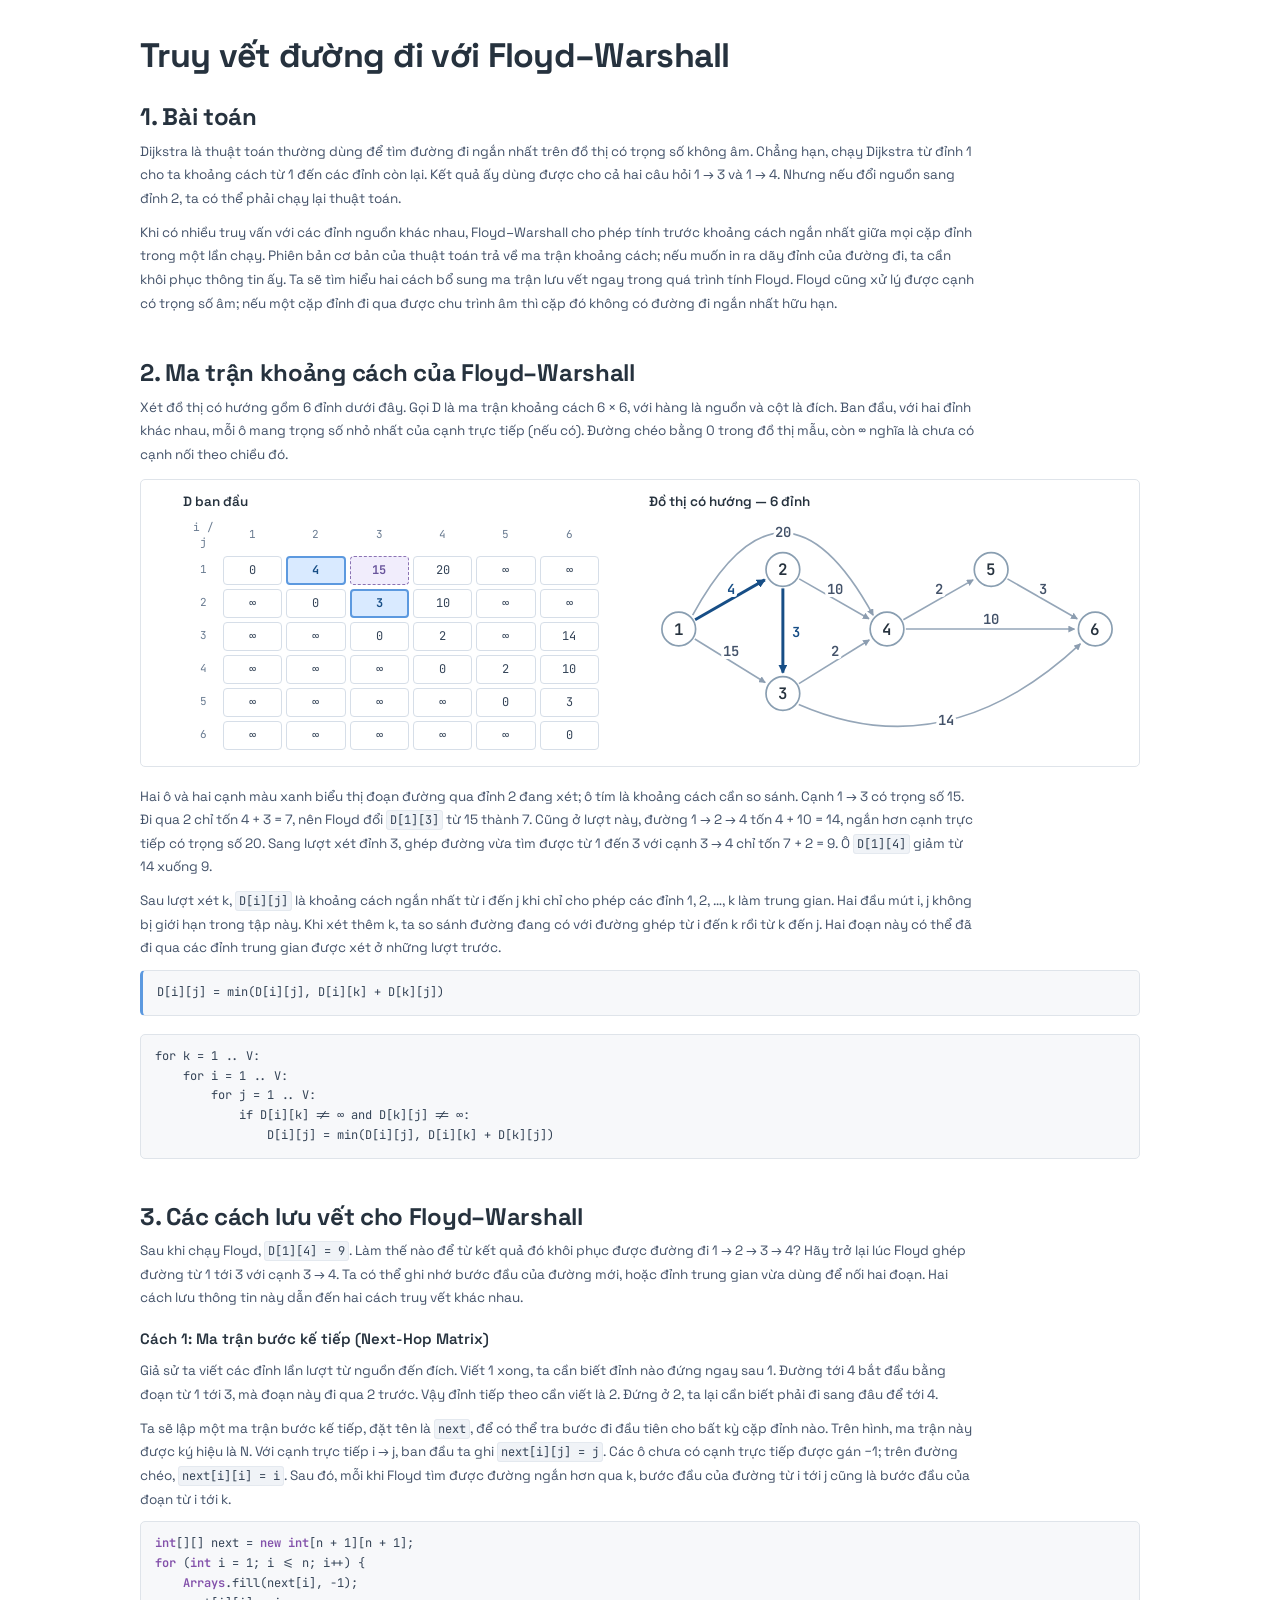
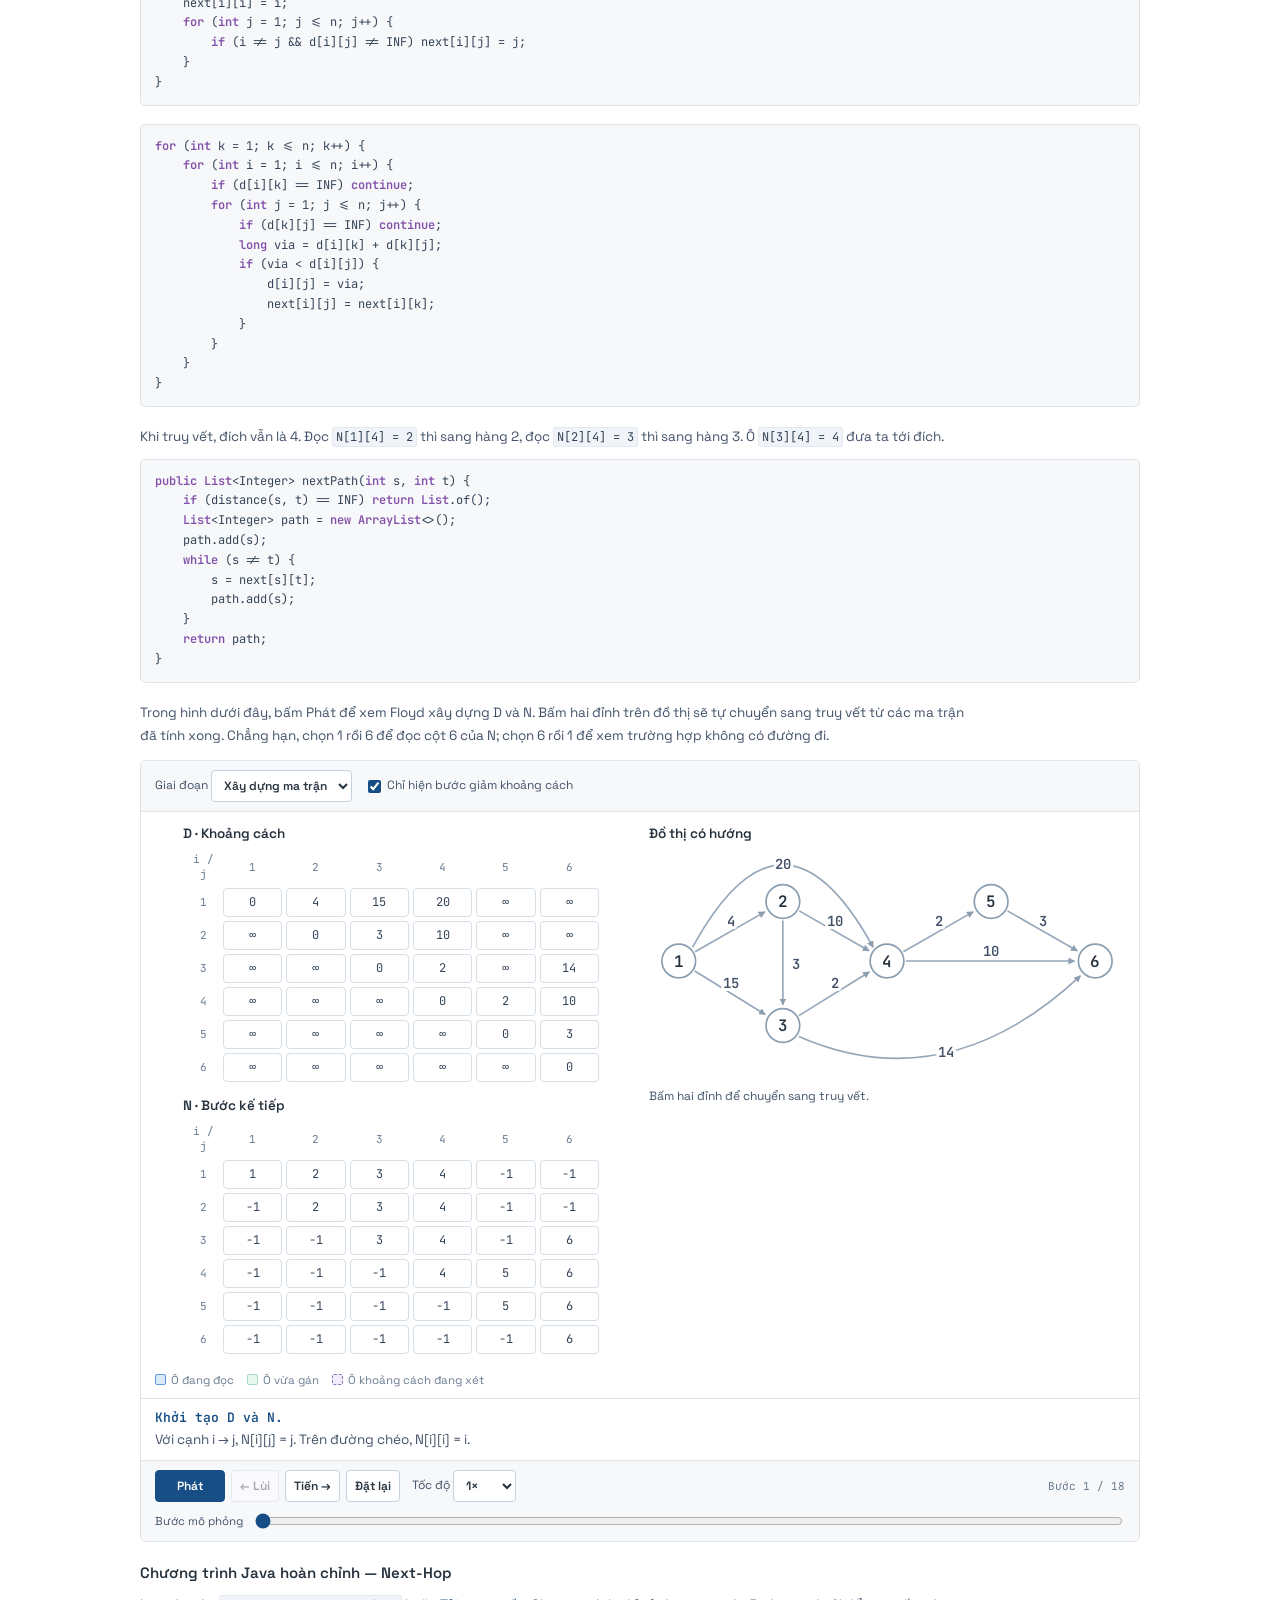
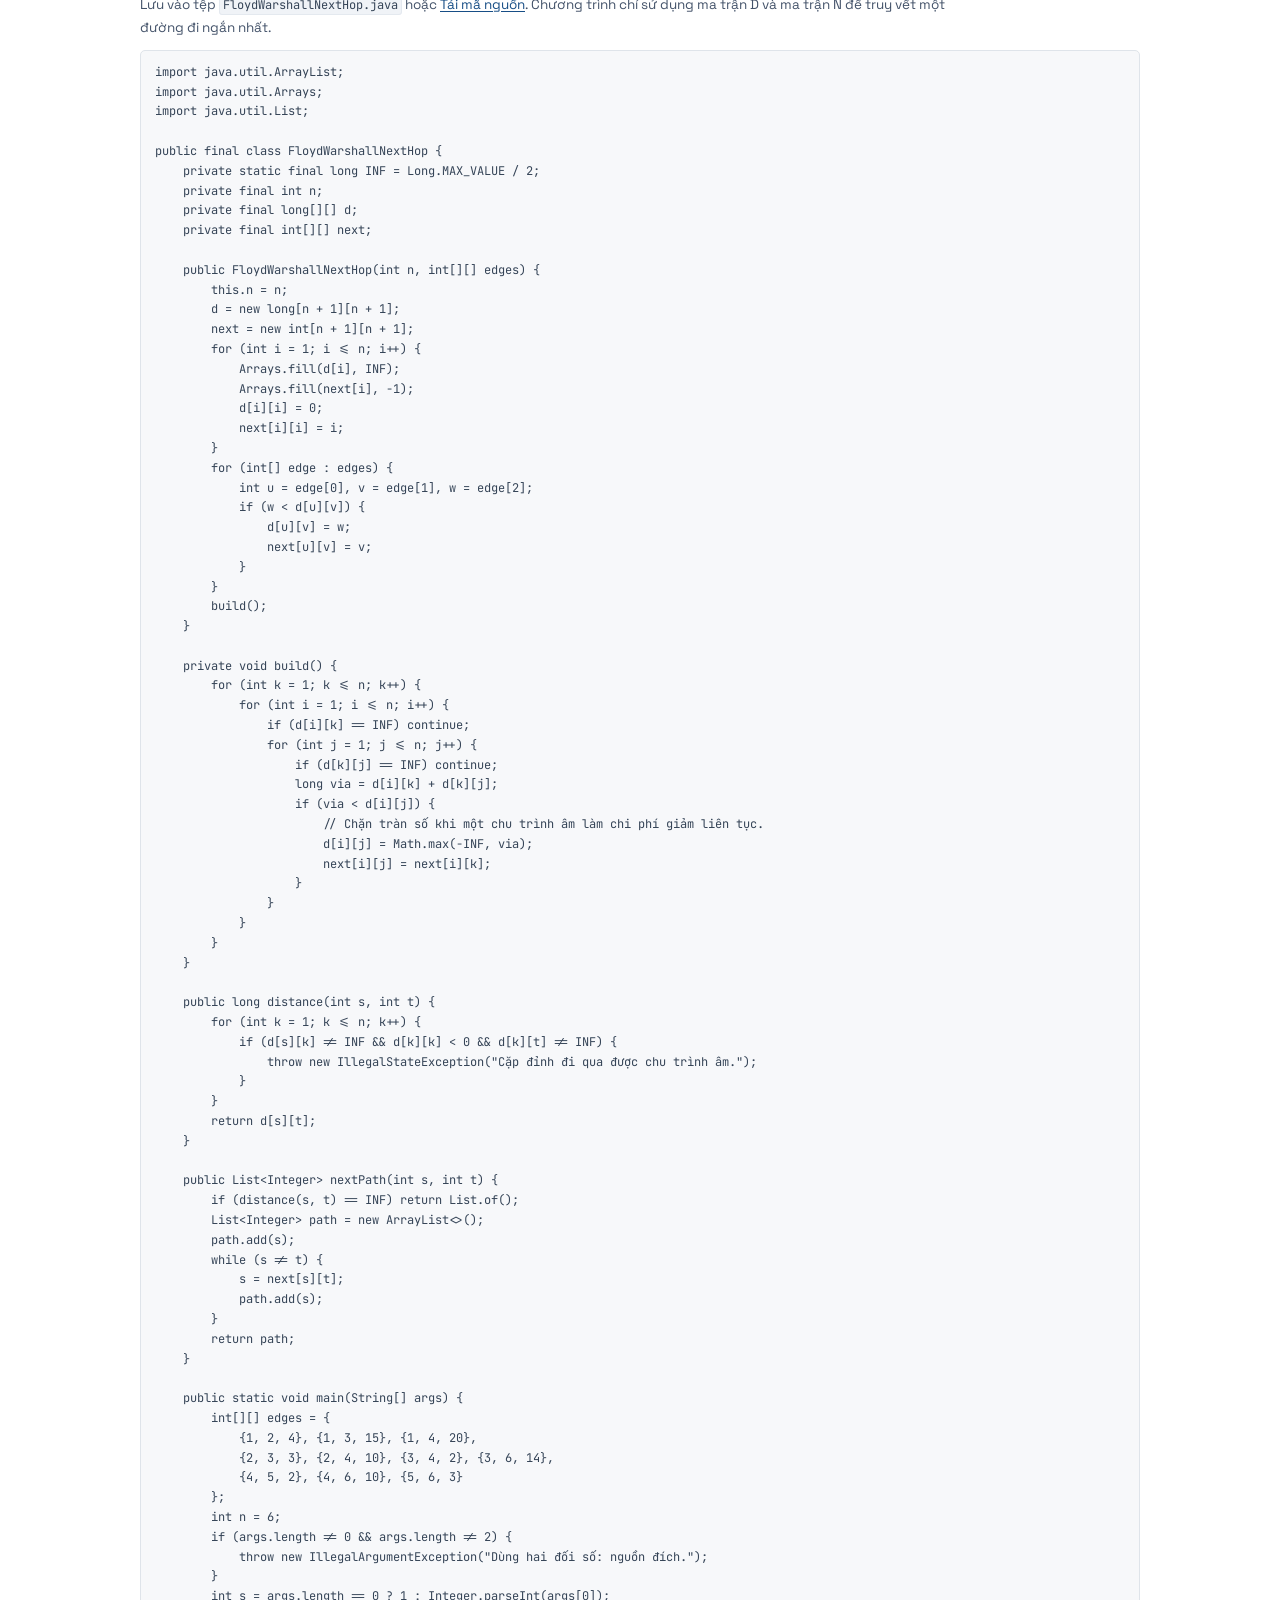
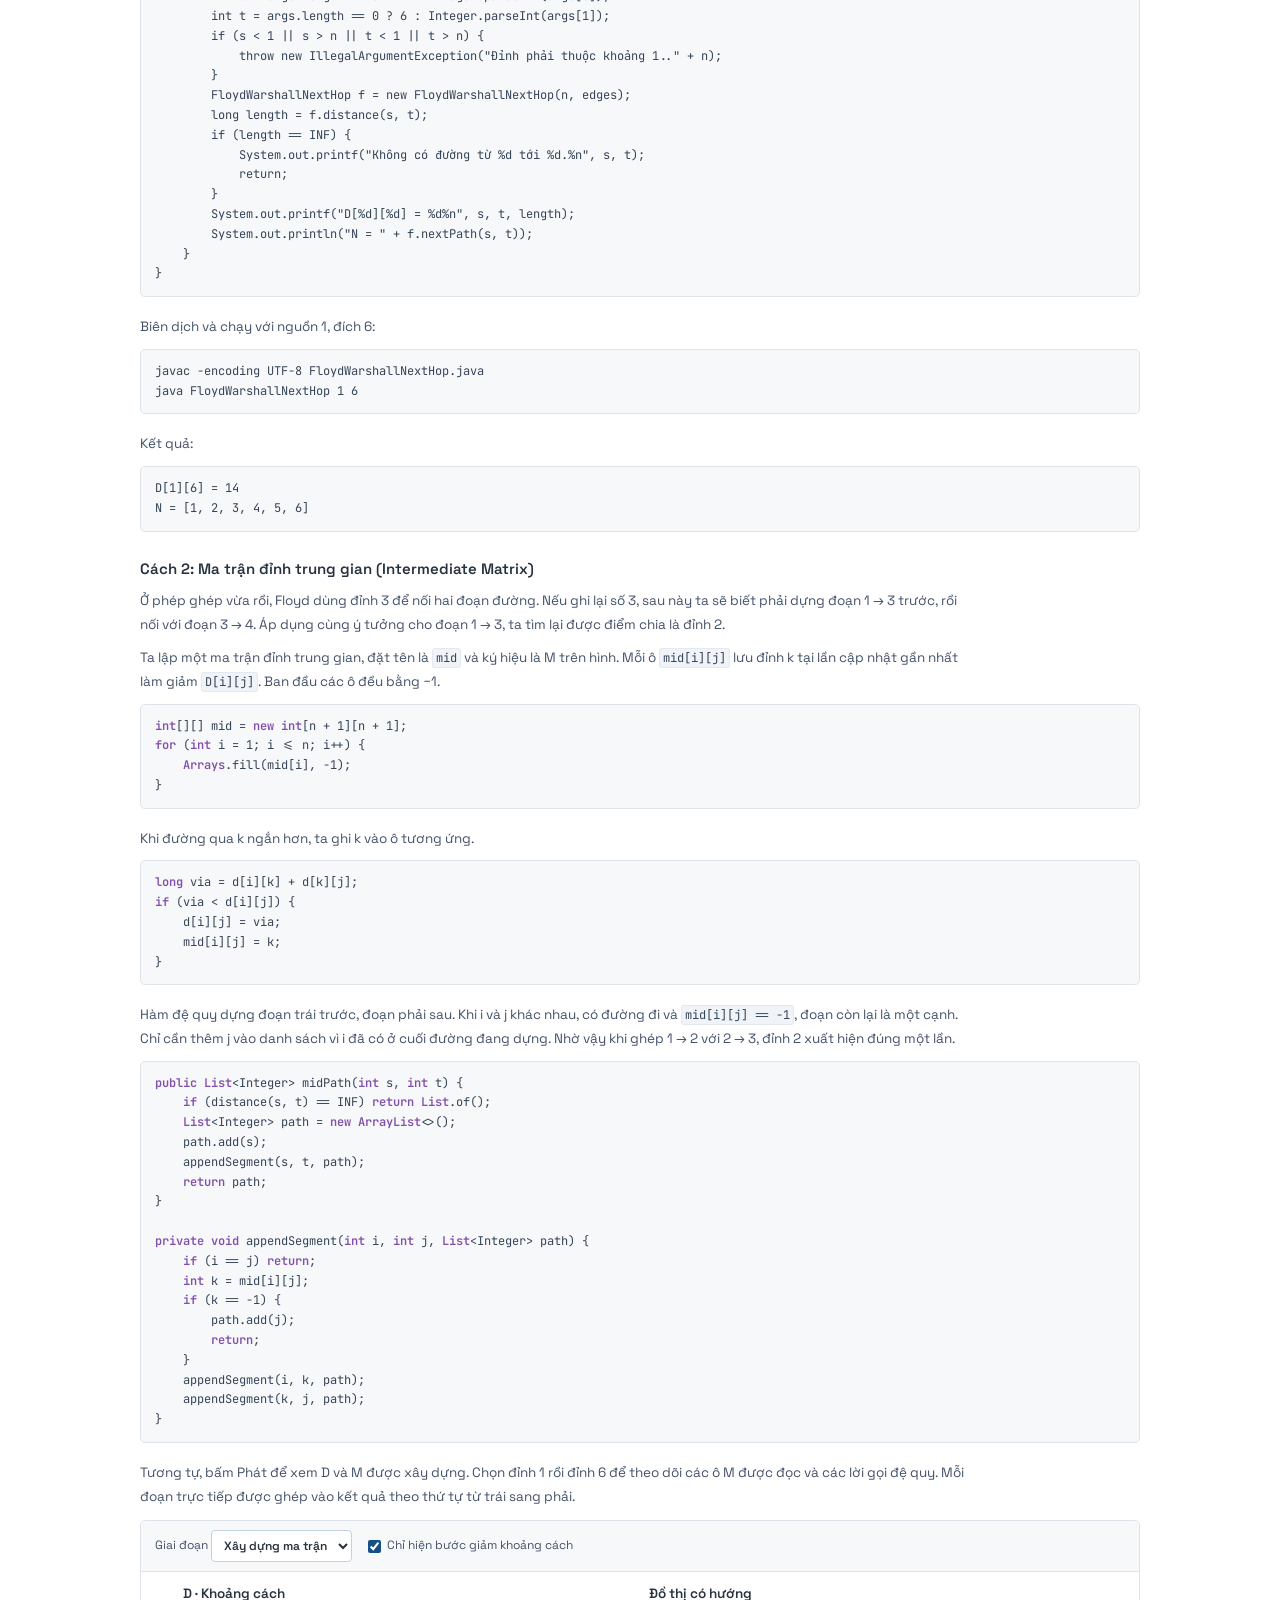
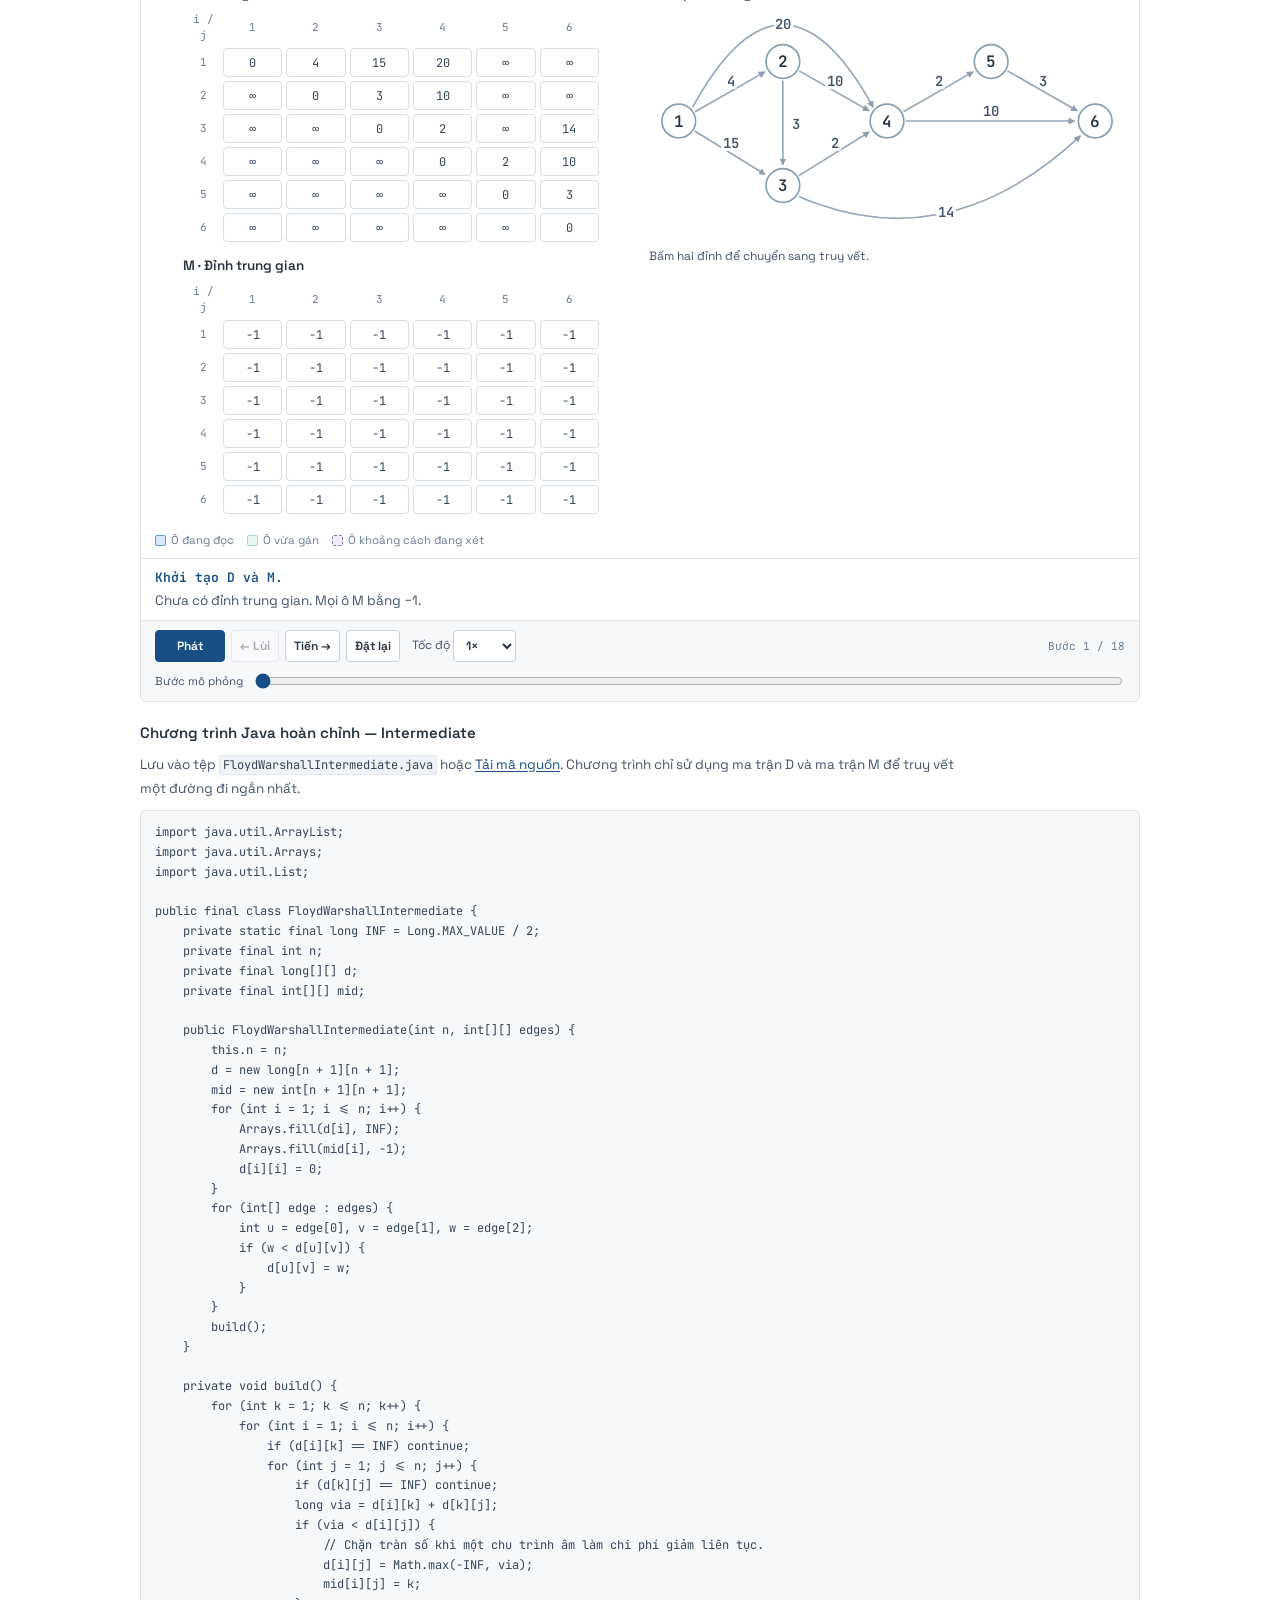
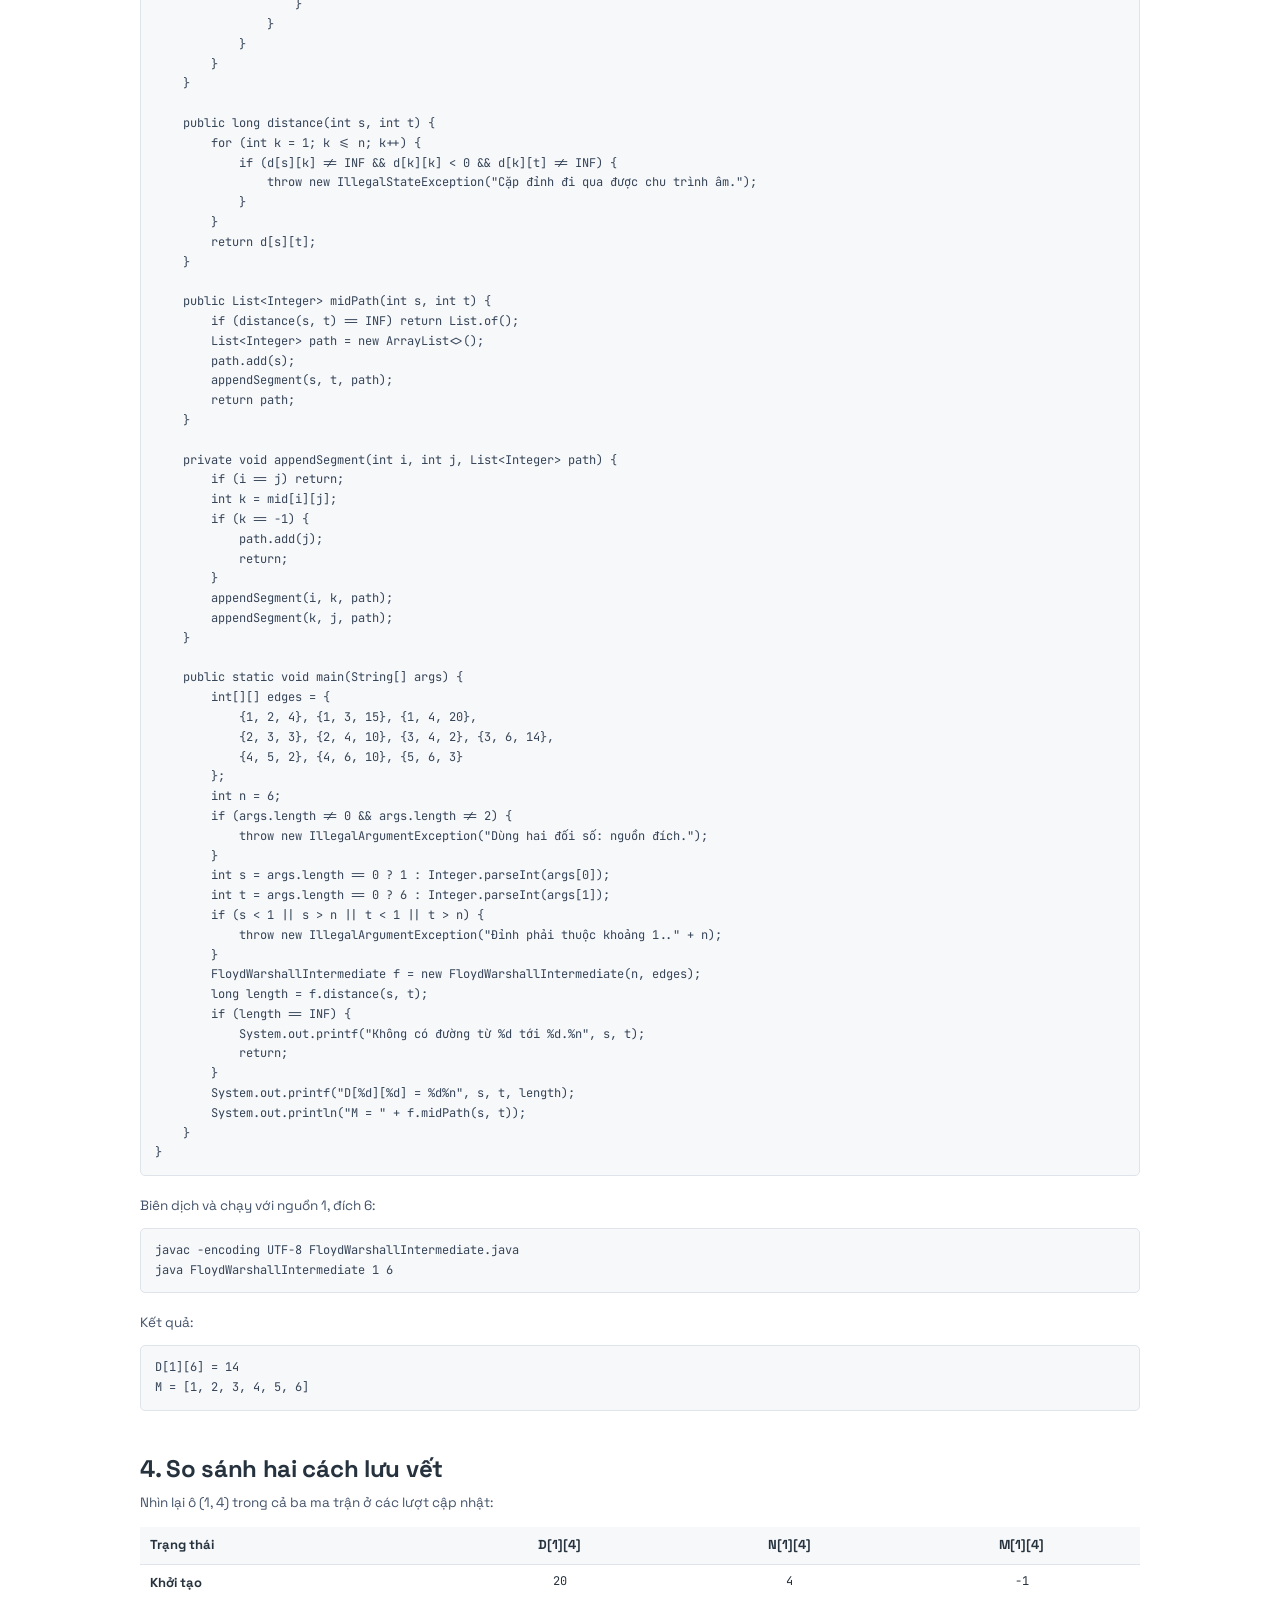
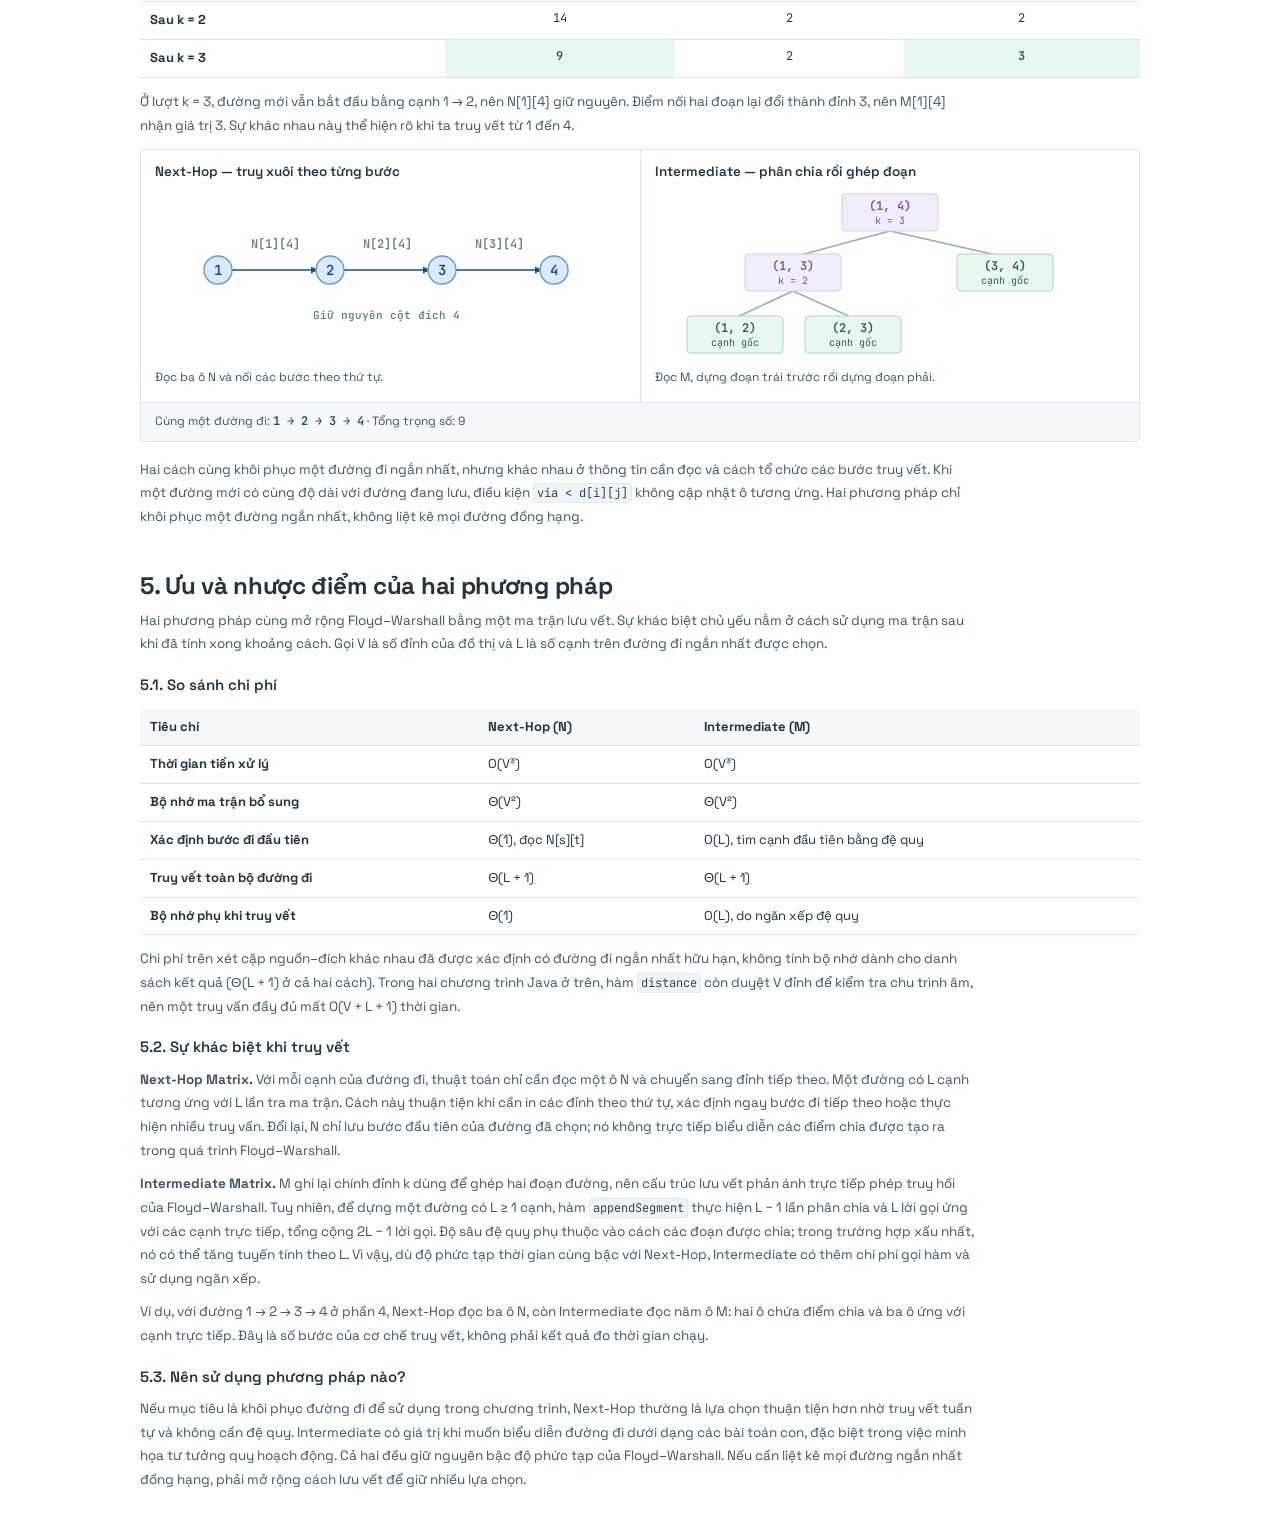
==== commit 6816ec0e: "Audit tutorial, fix trace highlights and legacy link, add endpoint markers and timeline controls" ====
--- a/index.html
+++ b/index.html
@@ -4,17 +4,17 @@
 <meta charset="utf-8"><meta name="viewport" content="width=device-width, initial-scale=1">
 <title>Truy vết đường đi với Floyd–Warshall</title>
 <meta name="description" content="Truy vết Floyd–Warshall bằng ma trận bước kế tiếp hoặc ma trận đỉnh trung gian, với ví dụ sáu đỉnh và mã Java.">
-<link rel="stylesheet" href="lesson.css?v=six1"><script defer src="matrix-engine.js?v=5"></script><script defer src="lesson.js?v=reader2"></script>
+<link rel="stylesheet" href="lesson.css?v=audit1"><script defer src="matrix-engine.js?v=5"></script><script defer src="lesson.js?v=audit1"></script>
 </head>
 <body><main>
 <header><h1>Truy vết đường đi với Floyd–Warshall</h1></header>
 <section id="problem"><h2>1. Bài toán</h2>
 <p>Dijkstra là thuật toán thường dùng để tìm đường đi ngắn nhất trên đồ thị có trọng số không âm. Chẳng hạn, chạy Dijkstra từ đỉnh 1 cho ta khoảng cách từ 1 đến các đỉnh còn lại. Kết quả ấy dùng được cho cả hai câu hỏi 1 → 3 và 1 → 4. Nhưng nếu đổi nguồn sang đỉnh 2, ta có thể phải chạy lại thuật toán.</p>
-<p>Khi cần tìm đường đi giữa hai đỉnh bất kỳ, Floyd–Warshall cho phép tính trước khoảng cách ngắn nhất giữa mọi cặp đỉnh trong một lần chạy. Phiên bản cơ bản của thuật toán trả về ma trận khoảng cách; nếu muốn in ra dãy đỉnh của đường đi, ta cần khôi phục thông tin ấy. Ta sẽ tìm hiểu hai cách bổ sung ma trận lưu vết ngay trong quá trình tính Floyd.</p>
+<p>Khi có nhiều truy vấn với các đỉnh nguồn khác nhau, Floyd–Warshall cho phép tính trước khoảng cách ngắn nhất giữa mọi cặp đỉnh trong một lần chạy. Phiên bản cơ bản của thuật toán trả về ma trận khoảng cách; nếu muốn in ra dãy đỉnh của đường đi, ta cần khôi phục thông tin ấy. Ta sẽ tìm hiểu hai cách bổ sung ma trận lưu vết ngay trong quá trình tính Floyd. Floyd cũng xử lý được cạnh có trọng số âm; nếu một cặp đỉnh đi qua được chu trình âm thì cặp đó không có đường đi ngắn nhất hữu hạn.</p>
 </section>
 <section id="floyd"><h2>2. Ma trận khoảng cách của Floyd–Warshall</h2>
-<p>Xét đồ thị có hướng gồm 6 đỉnh dưới đây. Gọi D là ma trận khoảng cách 6 × 6, với hàng là nguồn và cột là đích. Ban đầu mỗi ô mang trọng số của cạnh trực tiếp. Đường chéo bằng 0, còn ∞ nghĩa là hai đỉnh chưa có cạnh nối theo chiều đó.</p>
-<div class="views initial"><div class="matrices"><table class="matrix" data-matrix="D"><caption>D ban đầu</caption><thead><tr><td>i / j</td><th scope="col">1</th><th scope="col">2</th><th scope="col">3</th><th scope="col">4</th><th scope="col">5</th><th scope="col">6</th></tr></thead><tbody><tr><th scope="row">1</th><td data-cell="0,0">0</td><td data-cell="0,1" class="read">4</td><td data-cell="0,2" class="target">15</td><td data-cell="0,3">20</td><td data-cell="0,4">∞</td><td data-cell="0,5">∞</td></tr><tr><th scope="row">2</th><td data-cell="1,0">∞</td><td data-cell="1,1">0</td><td data-cell="1,2" class="read">3</td><td data-cell="1,3">10</td><td data-cell="1,4">∞</td><td data-cell="1,5">∞</td></tr><tr><th scope="row">3</th><td data-cell="2,0">∞</td><td data-cell="2,1">∞</td><td data-cell="2,2">0</td><td data-cell="2,3">2</td><td data-cell="2,4">∞</td><td data-cell="2,5">14</td></tr><tr><th scope="row">4</th><td data-cell="3,0">∞</td><td data-cell="3,1">∞</td><td data-cell="3,2">∞</td><td data-cell="3,3">0</td><td data-cell="3,4">2</td><td data-cell="3,5">10</td></tr><tr><th scope="row">5</th><td data-cell="4,0">∞</td><td data-cell="4,1">∞</td><td data-cell="4,2">∞</td><td data-cell="4,3">∞</td><td data-cell="4,4">0</td><td data-cell="4,5">3</td></tr><tr><th scope="row">6</th><td data-cell="5,0">∞</td><td data-cell="5,1">∞</td><td data-cell="5,2">∞</td><td data-cell="5,3">∞</td><td data-cell="5,4">∞</td><td data-cell="5,5">0</td></tr></tbody></table></div><figure class="graph-panel" style="--arrow:url(#arrow-initial);--arrow-on:url(#arrow-on-initial)"><figcaption>Đồ thị có hướng</figcaption><svg class="route-graph" role="img" aria-labelledby="graph-title-initial" viewBox="0 0 480 238">
+<p>Xét đồ thị có hướng gồm 6 đỉnh dưới đây. Gọi D là ma trận khoảng cách 6 × 6, với hàng là nguồn và cột là đích. Ban đầu, với hai đỉnh khác nhau, mỗi ô mang trọng số nhỏ nhất của cạnh trực tiếp (nếu có). Đường chéo bằng 0 trong đồ thị mẫu, còn ∞ nghĩa là chưa có cạnh nối theo chiều đó.</p>
+<div class="views initial"><div class="matrices"><table class="matrix" data-matrix="D"><caption>D ban đầu</caption><thead><tr><td>i / j</td><th scope="col">1</th><th scope="col">2</th><th scope="col">3</th><th scope="col">4</th><th scope="col">5</th><th scope="col">6</th></tr></thead><tbody><tr><th scope="row">1</th><td data-cell="0,0">0</td><td data-cell="0,1" class="read">4</td><td data-cell="0,2" class="target">15</td><td data-cell="0,3">20</td><td data-cell="0,4">∞</td><td data-cell="0,5">∞</td></tr><tr><th scope="row">2</th><td data-cell="1,0">∞</td><td data-cell="1,1">0</td><td data-cell="1,2" class="read">3</td><td data-cell="1,3">10</td><td data-cell="1,4">∞</td><td data-cell="1,5">∞</td></tr><tr><th scope="row">3</th><td data-cell="2,0">∞</td><td data-cell="2,1">∞</td><td data-cell="2,2">0</td><td data-cell="2,3">2</td><td data-cell="2,4">∞</td><td data-cell="2,5">14</td></tr><tr><th scope="row">4</th><td data-cell="3,0">∞</td><td data-cell="3,1">∞</td><td data-cell="3,2">∞</td><td data-cell="3,3">0</td><td data-cell="3,4">2</td><td data-cell="3,5">10</td></tr><tr><th scope="row">5</th><td data-cell="4,0">∞</td><td data-cell="4,1">∞</td><td data-cell="4,2">∞</td><td data-cell="4,3">∞</td><td data-cell="4,4">0</td><td data-cell="4,5">3</td></tr><tr><th scope="row">6</th><td data-cell="5,0">∞</td><td data-cell="5,1">∞</td><td data-cell="5,2">∞</td><td data-cell="5,3">∞</td><td data-cell="5,4">∞</td><td data-cell="5,5">0</td></tr></tbody></table></div><figure class="graph-panel" style="--arrow:url(#arrow-initial);--arrow-on:url(#arrow-on-initial)"><figcaption>Đồ thị có hướng — 6 đỉnh</figcaption><svg class="route-graph" role="img" aria-labelledby="graph-title-initial" viewBox="0 0 480 238">
 <title id="graph-title-initial">Đồ thị có hướng gồm 6 đỉnh. Các cạnh và trọng số: 1 → 2 (4), 1 → 3 (15), 1 → 4 (20), 2 → 3 (3), 2 → 4 (10), 3 → 4 (2), 3 → 6 (14), 4 → 5 (2), 4 → 6 (10), 5 → 6 (3).</title>
 <defs>
               <marker id="arrow-initial" viewBox="0 0 8 8" refX="7" refY="4" markerWidth="7" markerHeight="7" orient="auto" markerUnits="userSpaceOnUse"><path d="M0 0 8 4 0 8Z" fill="#8c9db0"/></marker>
@@ -38,16 +38,21 @@
 <g data-node="5" transform="translate(450 115)"><circle r="17"/><text>6</text></g>
 </svg></figure></div>
 
-<p>Cạnh 1 → 3 có trọng số 15. Đi qua 2 chỉ tốn 4 + 3 = 7, nên Floyd đổi <code>D[1][3]</code> từ 15 thành 7. Cũng ở lượt này, đường 1 → 2 → 4 tốn 4 + 10 = 14, ngắn hơn cạnh trực tiếp có trọng số 20. Sang lượt xét đỉnh 3, ghép đường vừa tìm được từ 1 đến 3 với cạnh 3 → 4 chỉ tốn 7 + 2 = 9. Ô <code>D[1][4]</code> giảm từ 14 xuống 9.</p>
+<p>Hai ô và hai cạnh màu xanh biểu thị đoạn đường qua đỉnh 2 đang xét; ô tím là khoảng cách cần so sánh. Cạnh 1 → 3 có trọng số 15. Đi qua 2 chỉ tốn 4 + 3 = 7, nên Floyd đổi <code>D[1][3]</code> từ 15 thành 7. Cũng ở lượt này, đường 1 → 2 → 4 tốn 4 + 10 = 14, ngắn hơn cạnh trực tiếp có trọng số 20. Sang lượt xét đỉnh 3, ghép đường vừa tìm được từ 1 đến 3 với cạnh 3 → 4 chỉ tốn 7 + 2 = 9. Ô <code>D[1][4]</code> giảm từ 14 xuống 9.</p>
 <p>Sau lượt xét k, <code>D[i][j]</code> là khoảng cách ngắn nhất từ i đến j khi chỉ cho phép các đỉnh 1, 2, …, k làm trung gian. Hai đầu mút i, j không bị giới hạn trong tập này. Khi xét thêm k, ta so sánh đường đang có với đường ghép từ i đến k rồi từ k đến j. Hai đoạn này có thể đã đi qua các đỉnh trung gian được xét ở những lượt trước.</p>
 <pre class="formula"><code>D[i][j] = min(D[i][j], D[i][k] + D[k][j])</code></pre>
+<pre><code>for k = 1 .. V:
+    for i = 1 .. V:
+        for j = 1 .. V:
+            if D[i][k] != ∞ and D[k][j] != ∞:
+                D[i][j] = min(D[i][j], D[i][k] + D[k][j])</code></pre>
 </section>
-<section id="methods"><h2>3. Các cách lưu vết cho Floyd–Warshall</h2>
+<section id="methods"><span id="code" aria-hidden="true"></span><h2>3. Các cách lưu vết cho Floyd–Warshall</h2>
 <p>Sau khi chạy Floyd, <code>D[1][4] = 9</code>. Làm thế nào để từ kết quả đó khôi phục được đường đi 1 → 2 → 3 → 4? Hãy trở lại lúc Floyd ghép đường từ 1 tới 3 với cạnh 3 → 4. Ta có thể ghi nhớ bước đầu của đường mới, hoặc đỉnh trung gian vừa dùng để nối hai đoạn. Hai cách lưu thông tin này dẫn đến hai cách truy vết khác nhau.</p>
 
 <div id="next-hop"><h3>Cách 1: Ma trận bước kế tiếp (Next-Hop Matrix)</h3>
 <p>Giả sử ta viết các đỉnh lần lượt từ nguồn đến đích. Viết 1 xong, ta cần biết đỉnh nào đứng ngay sau 1. Đường tới 4 bắt đầu bằng đoạn từ 1 tới 3, mà đoạn này đi qua 2 trước. Vậy đỉnh tiếp theo cần viết là 2. Đứng ở 2, ta lại cần biết phải đi sang đâu để tới 4.</p>
-<p>Ta sẽ lập một ma trận bước kế tiếp, đặt tên là <code>next</code>, để có thể tra bước đi đầu tiên cho bất kỳ cặp đỉnh nào. Trên hình, ma trận này được ký hiệu là N. Với cạnh trực tiếp i → j, ban đầu ta ghi <code>next[i][j] = j</code>. Các ô chưa có đường đi được gán −1; trên đường chéo, <code>next[i][i] = i</code>. Sau đó, mỗi khi Floyd tìm được đường ngắn hơn qua k, bước đầu của đường từ i tới j cũng là bước đầu của đoạn từ i tới k.</p>
+<p>Ta sẽ lập một ma trận bước kế tiếp, đặt tên là <code>next</code>, để có thể tra bước đi đầu tiên cho bất kỳ cặp đỉnh nào. Trên hình, ma trận này được ký hiệu là N. Với cạnh trực tiếp i → j, ban đầu ta ghi <code>next[i][j] = j</code>. Các ô chưa có cạnh trực tiếp được gán −1; trên đường chéo, <code>next[i][i] = i</code>. Sau đó, mỗi khi Floyd tìm được đường ngắn hơn qua k, bước đầu của đường từ i tới j cũng là bước đầu của đoạn từ i tới k.</p>
 <pre id="next-code"><code><span class="kw">int</span>[][] next = <span class="kw">new</span> <span class="kw">int</span>[n + 1][n + 1];
 <span class="kw">for</span> (<span class="kw">int</span> i = 1; i &lt;= n; i++) {
     <span class="kw">Arrays</span>.fill(next[i], -1);
@@ -80,7 +85,7 @@
     }
     <span class="kw">return</span> path;
 }</code></pre>
-<p class="demo-intro">Trong hình dưới đây, chọn hai đỉnh bất kỳ để truy vết. Chẳng hạn, chọn đỉnh 1 rồi đỉnh 6 để xem N được đọc theo cột 6. Chuyển sang giai đoạn xây dựng ma trận để theo dõi N thay đổi khi Floyd tìm được đường ngắn hơn.</p>
+<p class="demo-intro">Trong hình dưới đây, bấm Phát để xem Floyd xây dựng D và N. Bấm hai đỉnh trên đồ thị sẽ tự chuyển sang truy vết từ các ma trận đã tính xong. Chẳng hạn, chọn 1 rồi 6 để đọc cột 6 của N; chọn 6 rồi 1 để xem trường hợp không có đường đi.</p>
 <div id="simulation"><div class="demo" data-method="N" id="demo-n">
   <div class="settings"><label>Giai đoạn <select data-role="phase"><option value="build">Xây dựng ma trận</option><option value="trace">Truy vết đường đi</option></select></label>
     <label data-role="filter-label"><input type="checkbox" data-role="filter" checked> Chỉ hiện bước giảm khoảng cách</label></div>
@@ -101,20 +106,21 @@
 <g data-edge="3,4"><path d="M256.5 105.6 L326.8 65.4"/><text x="292.5" y="75">2</text></g>
 <g data-edge="3,5"><path d="M259 115 L429 115"/><text x="345" y="105">10</text></g>
 <g data-edge="4,5"><path d="M361.5 64.4 L431.8 104.6"/><text x="397.5" y="75">3</text></g>
-<g role="button" tabindex="0" aria-label="Chọn đỉnh 1" data-node="0" transform="translate(30 115)"><circle r="17"/><text>1</text></g>
-<g role="button" tabindex="0" aria-label="Chọn đỉnh 2" data-node="1" transform="translate(135 55)"><circle r="17"/><text>2</text></g>
-<g role="button" tabindex="0" aria-label="Chọn đỉnh 3" data-node="2" transform="translate(135 180)"><circle r="17"/><text>3</text></g>
-<g role="button" tabindex="0" aria-label="Chọn đỉnh 4" data-node="3" transform="translate(240 115)"><circle r="17"/><text>4</text></g>
-<g role="button" tabindex="0" aria-label="Chọn đỉnh 5" data-node="4" transform="translate(345 55)"><circle r="17"/><text>5</text></g>
-<g role="button" tabindex="0" aria-label="Chọn đỉnh 6" data-node="5" transform="translate(450 115)"><circle r="17"/><text>6</text></g>
+<g role="button" tabindex="0" aria-label="Chọn đỉnh 1" data-node="0" transform="translate(30 115)"><circle class="node-hit" r="30"/><circle class="node-ring" r="22"/><circle class="node-face" r="17"/><text>1</text></g>
+<g role="button" tabindex="0" aria-label="Chọn đỉnh 2" data-node="1" transform="translate(135 55)"><circle class="node-hit" r="30"/><circle class="node-ring" r="22"/><circle class="node-face" r="17"/><text>2</text></g>
+<g role="button" tabindex="0" aria-label="Chọn đỉnh 3" data-node="2" transform="translate(135 180)"><circle class="node-hit" r="30"/><circle class="node-ring" r="22"/><circle class="node-face" r="17"/><text>3</text></g>
+<g role="button" tabindex="0" aria-label="Chọn đỉnh 4" data-node="3" transform="translate(240 115)"><circle class="node-hit" r="30"/><circle class="node-ring" r="22"/><circle class="node-face" r="17"/><text>4</text></g>
+<g role="button" tabindex="0" aria-label="Chọn đỉnh 5" data-node="4" transform="translate(345 55)"><circle class="node-hit" r="30"/><circle class="node-ring" r="22"/><circle class="node-face" r="17"/><text>5</text></g>
+<g role="button" tabindex="0" aria-label="Chọn đỉnh 6" data-node="5" transform="translate(450 115)"><circle class="node-hit" r="30"/><circle class="node-ring" r="22"/><circle class="node-face" r="17"/><text>6</text></g>
 </svg></figure>
-    <p class="pick" data-role="pick">Chọn đỉnh nguồn, rồi chọn đỉnh đích.</p>
+    <p class="pick" data-role="pick" aria-live="polite">Chọn đỉnh nguồn, rồi chọn đỉnh đích.</p>
     <p class="route" data-role="route"></p>
   </div></div>
-  <p class="legend"><span class="read-key"></span>Ô đang đọc <span class="write-key"></span>Ô vừa ghi</p>
+  <p class="legend"><span class="read-key"></span>Ô đang đọc <span class="write-key"></span>Ô vừa gán <span class="target-key"></span>Ô khoảng cách đang xét</p>
   <div class="feedback"><p data-role="statement" aria-live="polite" aria-atomic="true">Trạng thái ban đầu.</p><p class="detail" data-role="detail"></p></div>
   <div class="player"><button type="button" data-action="play">Phát</button><button type="button" data-action="prev" aria-label="Lùi một bước">← Lùi</button><button type="button" data-action="next" aria-label="Tiến một bước">Tiến →</button><button type="button" data-action="reset">Đặt lại</button>
     <label>Tốc độ <select data-role="speed"><option value="2200">0,5×</option><option value="1100" selected>1×</option><option value="550">2×</option></select></label><span data-role="count"></span></div>
+  <div class="timeline"><label>Bước mô phỏng <input type="range" data-role="range" min="1" max="1" value="1" step="1" aria-label="Bước mô phỏng"></label></div>
   <noscript><p>Bật JavaScript để chọn đỉnh và chạy từng bước.</p></noscript>
 </div></div>
 <div class="full-source" id="code-n">
@@ -253,7 +259,7 @@
     appendSegment(i, k, path);
     appendSegment(k, j, path);
 }</code></pre>
-<p class="demo-intro">Chọn lại hai đỉnh 1 và 6. Lần này, theo dõi các ô M được đọc và danh sách lời gọi đệ quy để thấy cách đường đi được chia nhỏ rồi ghép lại.</p>
+<p class="demo-intro">Tương tự, bấm Phát để xem D và M được xây dựng. Chọn đỉnh 1 rồi đỉnh 6 để theo dõi các ô M được đọc và các lời gọi đệ quy. Mỗi đoạn trực tiếp được ghép vào kết quả theo thứ tự từ trái sang phải.</p>
 <div class="demo" data-method="M" id="demo-m">
   <div class="settings"><label>Giai đoạn <select data-role="phase"><option value="build">Xây dựng ma trận</option><option value="trace">Truy vết đường đi</option></select></label>
     <label data-role="filter-label"><input type="checkbox" data-role="filter" checked> Chỉ hiện bước giảm khoảng cách</label></div>
@@ -275,20 +281,21 @@
 <g data-edge="3,4"><path d="M256.5 105.6 L326.8 65.4"/><text x="292.5" y="75">2</text></g>
 <g data-edge="3,5"><path d="M259 115 L429 115"/><text x="345" y="105">10</text></g>
 <g data-edge="4,5"><path d="M361.5 64.4 L431.8 104.6"/><text x="397.5" y="75">3</text></g>
-<g role="button" tabindex="0" aria-label="Chọn đỉnh 1" data-node="0" transform="translate(30 115)"><circle r="17"/><text>1</text></g>
-<g role="button" tabindex="0" aria-label="Chọn đỉnh 2" data-node="1" transform="translate(135 55)"><circle r="17"/><text>2</text></g>
-<g role="button" tabindex="0" aria-label="Chọn đỉnh 3" data-node="2" transform="translate(135 180)"><circle r="17"/><text>3</text></g>
-<g role="button" tabindex="0" aria-label="Chọn đỉnh 4" data-node="3" transform="translate(240 115)"><circle r="17"/><text>4</text></g>
-<g role="button" tabindex="0" aria-label="Chọn đỉnh 5" data-node="4" transform="translate(345 55)"><circle r="17"/><text>5</text></g>
-<g role="button" tabindex="0" aria-label="Chọn đỉnh 6" data-node="5" transform="translate(450 115)"><circle r="17"/><text>6</text></g>
+<g role="button" tabindex="0" aria-label="Chọn đỉnh 1" data-node="0" transform="translate(30 115)"><circle class="node-hit" r="30"/><circle class="node-ring" r="22"/><circle class="node-face" r="17"/><text>1</text></g>
+<g role="button" tabindex="0" aria-label="Chọn đỉnh 2" data-node="1" transform="translate(135 55)"><circle class="node-hit" r="30"/><circle class="node-ring" r="22"/><circle class="node-face" r="17"/><text>2</text></g>
+<g role="button" tabindex="0" aria-label="Chọn đỉnh 3" data-node="2" transform="translate(135 180)"><circle class="node-hit" r="30"/><circle class="node-ring" r="22"/><circle class="node-face" r="17"/><text>3</text></g>
+<g role="button" tabindex="0" aria-label="Chọn đỉnh 4" data-node="3" transform="translate(240 115)"><circle class="node-hit" r="30"/><circle class="node-ring" r="22"/><circle class="node-face" r="17"/><text>4</text></g>
+<g role="button" tabindex="0" aria-label="Chọn đỉnh 5" data-node="4" transform="translate(345 55)"><circle class="node-hit" r="30"/><circle class="node-ring" r="22"/><circle class="node-face" r="17"/><text>5</text></g>
+<g role="button" tabindex="0" aria-label="Chọn đỉnh 6" data-node="5" transform="translate(450 115)"><circle class="node-hit" r="30"/><circle class="node-ring" r="22"/><circle class="node-face" r="17"/><text>6</text></g>
 </svg></figure>
-    <p class="pick" data-role="pick">Chọn đỉnh nguồn, rồi chọn đỉnh đích.</p>
+    <p class="pick" data-role="pick" aria-live="polite">Chọn đỉnh nguồn, rồi chọn đỉnh đích.</p>
     <p class="route" data-role="route"></p>
   </div></div>
-  <p class="legend"><span class="read-key"></span>Ô đang đọc <span class="write-key"></span>Ô vừa ghi</p>
+  <p class="legend"><span class="read-key"></span>Ô đang đọc <span class="write-key"></span>Ô vừa gán <span class="target-key"></span>Ô khoảng cách đang xét</p>
   <div class="feedback"><p data-role="statement" aria-live="polite" aria-atomic="true">Trạng thái ban đầu.</p><p class="detail" data-role="detail"></p></div>
   <div class="player"><button type="button" data-action="play">Phát</button><button type="button" data-action="prev" aria-label="Lùi một bước">← Lùi</button><button type="button" data-action="next" aria-label="Tiến một bước">Tiến →</button><button type="button" data-action="reset">Đặt lại</button>
     <label>Tốc độ <select data-role="speed"><option value="2200">0,5×</option><option value="1100" selected>1×</option><option value="550">2×</option></select></label><span data-role="count"></span></div>
+  <div class="timeline"><label>Bước mô phỏng <input type="range" data-role="range" min="1" max="1" value="1" step="1" aria-label="Bước mô phỏng"></label></div>
   <noscript><p>Bật JavaScript để chọn đỉnh và chạy từng bước.</p></noscript>
 </div>
 <div class="full-source" id="code-m">
@@ -423,7 +430,7 @@
 <g class="compare-leaf"><rect x="277" y="67" width="96" height="37" rx="4"/><rect x="7" y="129" width="96" height="37" rx="4"/><rect x="125" y="129" width="96" height="37" rx="4"/><text x="325" y="79">(3, 4)</text><text class="compare-sub" x="325" y="93">cạnh gốc</text><text x="55" y="141">(1, 2)</text><text class="compare-sub" x="55" y="155">cạnh gốc</text><text x="173" y="141">(2, 3)</text><text class="compare-sub" x="173" y="155">cạnh gốc</text></g></svg>
 <p>Đọc M, dựng đoạn trái trước rồi dựng đoạn phải.</p></figure>
 <div class="compare-result">Cùng một đường đi: <strong>1 → 2 → 3 → 4</strong> · Tổng trọng số: 9</div></div>
-<p>Hai cách cùng khôi phục một đường đi ngắn nhất, nhưng khác nhau ở thông tin cần đọc và cách tổ chức các bước truy vết. Khi có nhiều đường đồng hạng, điều kiện <code>via &lt; d[i][j]</code> giữ lựa chọn đã có trước đó.</p>
+<p>Hai cách cùng khôi phục một đường đi ngắn nhất, nhưng khác nhau ở thông tin cần đọc và cách tổ chức các bước truy vết. Khi một đường mới có cùng độ dài với đường đang lưu, điều kiện <code>via &lt; d[i][j]</code> không cập nhật ô tương ứng. Hai phương pháp chỉ khôi phục một đường ngắn nhất, không liệt kê mọi đường đồng hạng.</p>
 </section>
 
 <section id="trade-offs"><h2>5. Ưu và nhược điểm của hai phương pháp</h2>
@@ -439,7 +446,7 @@
 <tr><th scope="row">Truy vết toàn bộ đường đi</th><td>Θ(L + 1)</td><td>Θ(L + 1)</td></tr>
 <tr><th scope="row">Bộ nhớ phụ khi truy vết</th><td>Θ(1)</td><td>O(L), do ngăn xếp đệ quy</td></tr>
 </tbody></table>
-<p>Chi phí trên xét cặp nguồn–đích đã được xác định có đường đi ngắn nhất hữu hạn, không tính bộ nhớ dành cho danh sách kết quả (Θ(L + 1) ở cả hai cách). Trong hai chương trình Java ở trên, hàm <code>distance</code> còn duyệt V đỉnh để kiểm tra chu trình âm, nên một truy vấn đầy đủ mất O(V + L + 1) thời gian.</p>
+<p>Chi phí trên xét cặp nguồn–đích khác nhau đã được xác định có đường đi ngắn nhất hữu hạn, không tính bộ nhớ dành cho danh sách kết quả (Θ(L + 1) ở cả hai cách). Trong hai chương trình Java ở trên, hàm <code>distance</code> còn duyệt V đỉnh để kiểm tra chu trình âm, nên một truy vấn đầy đủ mất O(V + L + 1) thời gian.</p>
 
 <h3>5.2. Sự khác biệt khi truy vết</h3>
 <p><strong>Next-Hop Matrix.</strong> Với mỗi cạnh của đường đi, thuật toán chỉ cần đọc một ô N và chuyển sang đỉnh tiếp theo. Một đường có L cạnh tương ứng với L lần tra ma trận. Cách này thuận tiện khi cần in các đỉnh theo thứ tự, xác định ngay bước đi tiếp theo hoặc thực hiện nhiều truy vấn. Đổi lại, N chỉ lưu bước đầu tiên của đường đã chọn; nó không trực tiếp biểu diễn các điểm chia được tạo ra trong quá trình Floyd–Warshall.</p>
@@ -447,7 +454,7 @@
 <p>Ví dụ, với đường 1 → 2 → 3 → 4 ở phần 4, Next-Hop đọc ba ô N, còn Intermediate đọc năm ô M: hai ô chứa điểm chia và ba ô ứng với cạnh trực tiếp. Đây là số bước của cơ chế truy vết, không phải kết quả đo thời gian chạy.</p>
 
 <h3>5.3. Nên sử dụng phương pháp nào?</h3>
-<p>Nếu mục tiêu là khôi phục đường đi để sử dụng trong chương trình, Next-Hop thường là lựa chọn thuận tiện hơn nhờ truy vết tuần tự và không cần đệ quy. Intermediate có giá trị khi muốn biểu diễn đường đi dưới dạng các bài toán con, đặc biệt trong việc minh họa tư tưởng quy hoạch động. Cả hai đều giữ nguyên bậc độ phức tạp của Floyd–Warshall và chỉ lưu một đường đi được chọn khi có nhiều đường ngắn nhất đồng hạng.</p>
+<p>Nếu mục tiêu là khôi phục đường đi để sử dụng trong chương trình, Next-Hop thường là lựa chọn thuận tiện hơn nhờ truy vết tuần tự và không cần đệ quy. Intermediate có giá trị khi muốn biểu diễn đường đi dưới dạng các bài toán con, đặc biệt trong việc minh họa tư tưởng quy hoạch động. Cả hai đều giữ nguyên bậc độ phức tạp của Floyd–Warshall. Nếu cần liệt kê mọi đường ngắn nhất đồng hạng, phải mở rộng cách lưu vết để giữ nhiều lựa chọn.</p>
 </section>
 
 </main></body></html>
--- a/lesson.css
+++ b/lesson.css
@@ -160,3 +160,20 @@
 .route-graph { max-width: 480px; }
 .matrix { max-width: 420px; }
 @media(max-width: 700px) { .views { grid-template-columns: 1fr; } .demo .drawing { grid-row: 1; } .demo .matrices { grid-template-columns: 1fr; } .matrix { width: 100%; max-width: 420px; border-spacing: 3px; } .route-graph { max-height: none; } }
+
+/* Controls and endpoint markers for the six-vertex examples. */
+.timeline { padding: 0 14px 10px; background: #f7f8fa; border-radius: 0 0 5px 5px; }
+.timeline label { display: flex; align-items: center; gap: 10px; font-size: 11.5px; color: var(--prose); }
+.timeline input { flex: 1; min-width: 60px; cursor: pointer; }
+.timeline input:disabled { opacity: .4; cursor: default; }
+.player { border-radius: 0; }
+.target-key { background: #f1edfc; border: 1px dashed #8b73b3; margin-left: 8px; }
+.route-graph [data-node] .node-hit { fill: transparent !important; stroke: none !important; pointer-events: all; }
+.route-graph [data-node] .node-ring { fill: none !important; stroke: transparent !important; pointer-events: none; }
+.route-graph [data-node].source-picked .node-ring { stroke: var(--blue) !important; stroke-width: 2; }
+.route-graph [data-node].target-picked .node-ring { stroke: #69559c !important; stroke-width: 2; stroke-dasharray: 4 2; }
+.route-graph [data-node]:focus-visible .node-ring { stroke: var(--blue) !important; stroke-width: 3; }
+.route-graph [role="button"]:focus-visible { outline: none; }
+.calls ol { overflow-wrap: anywhere; }
+@media(max-width:650px) { .timeline { padding: 0 8px 8px; } .legend { gap: 5px; } .target-key { margin-left: 4px; } }
+@media print { .timeline { display: none; } }
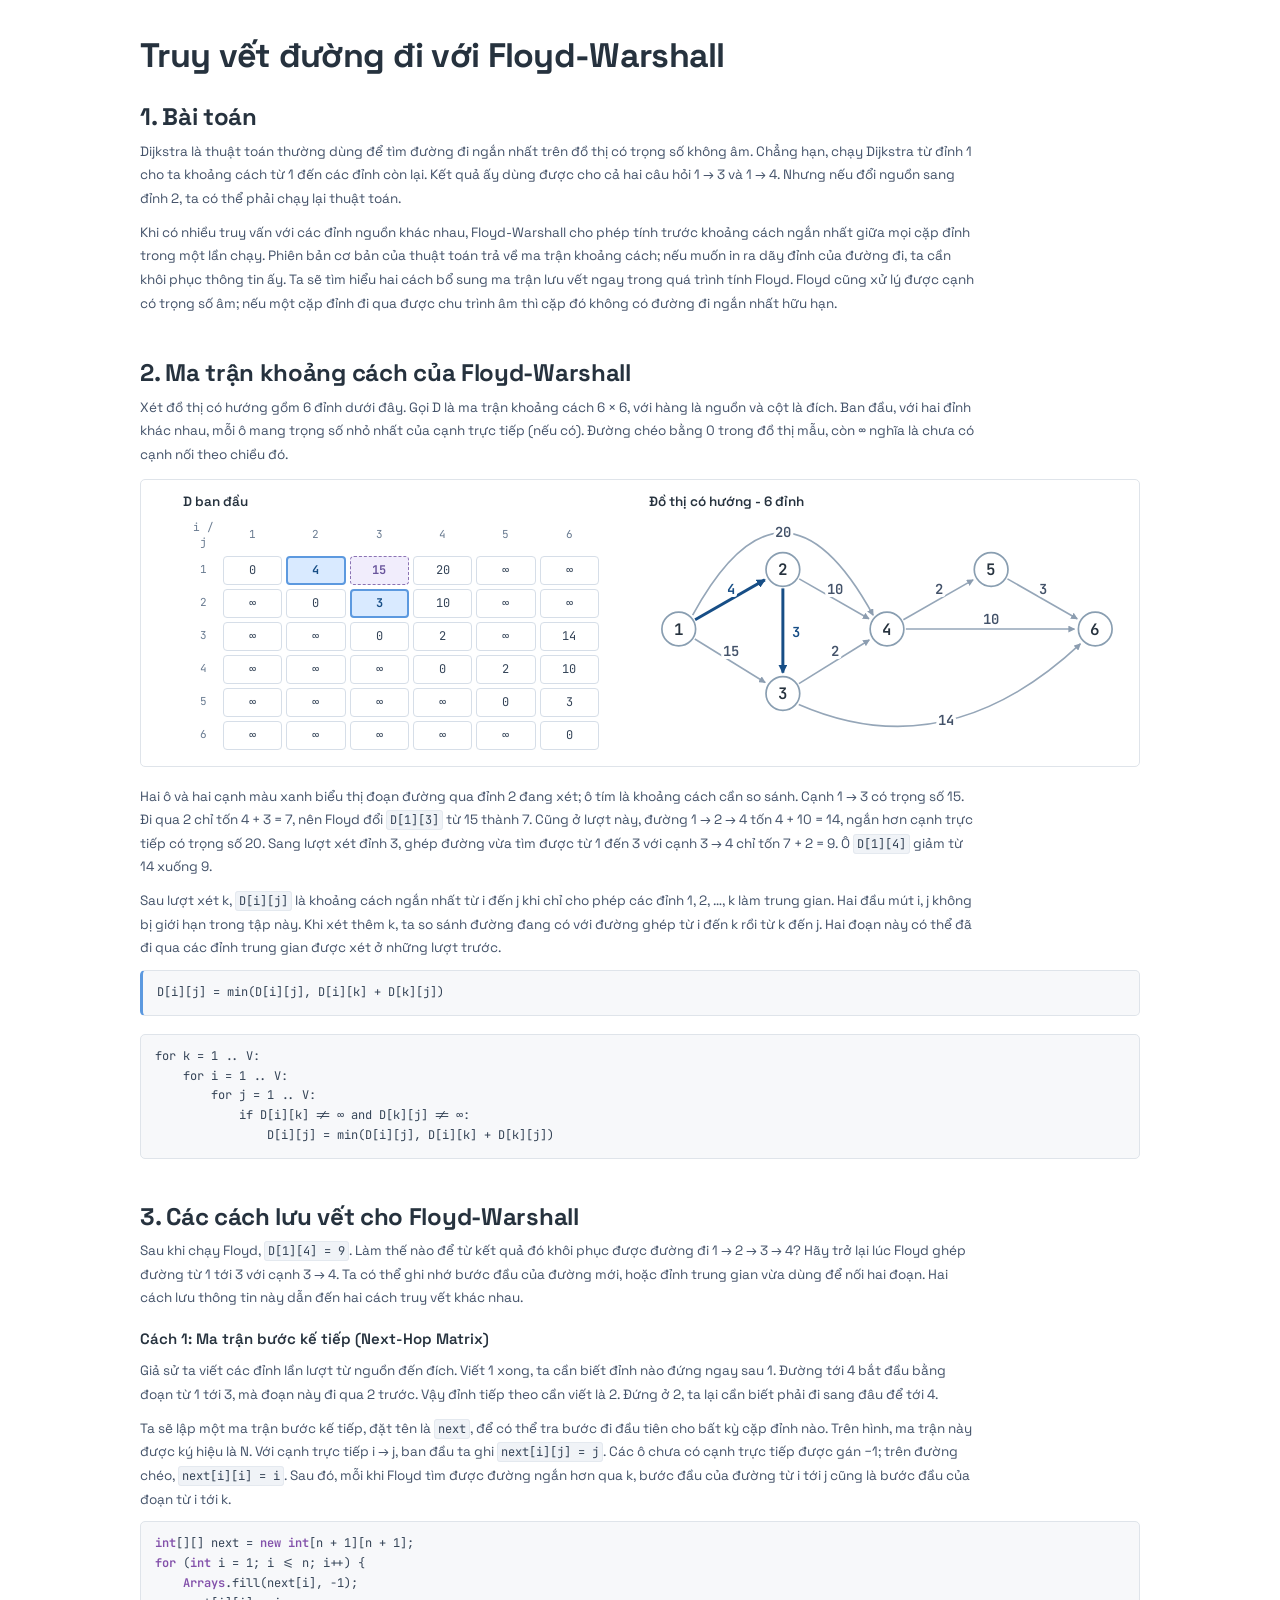
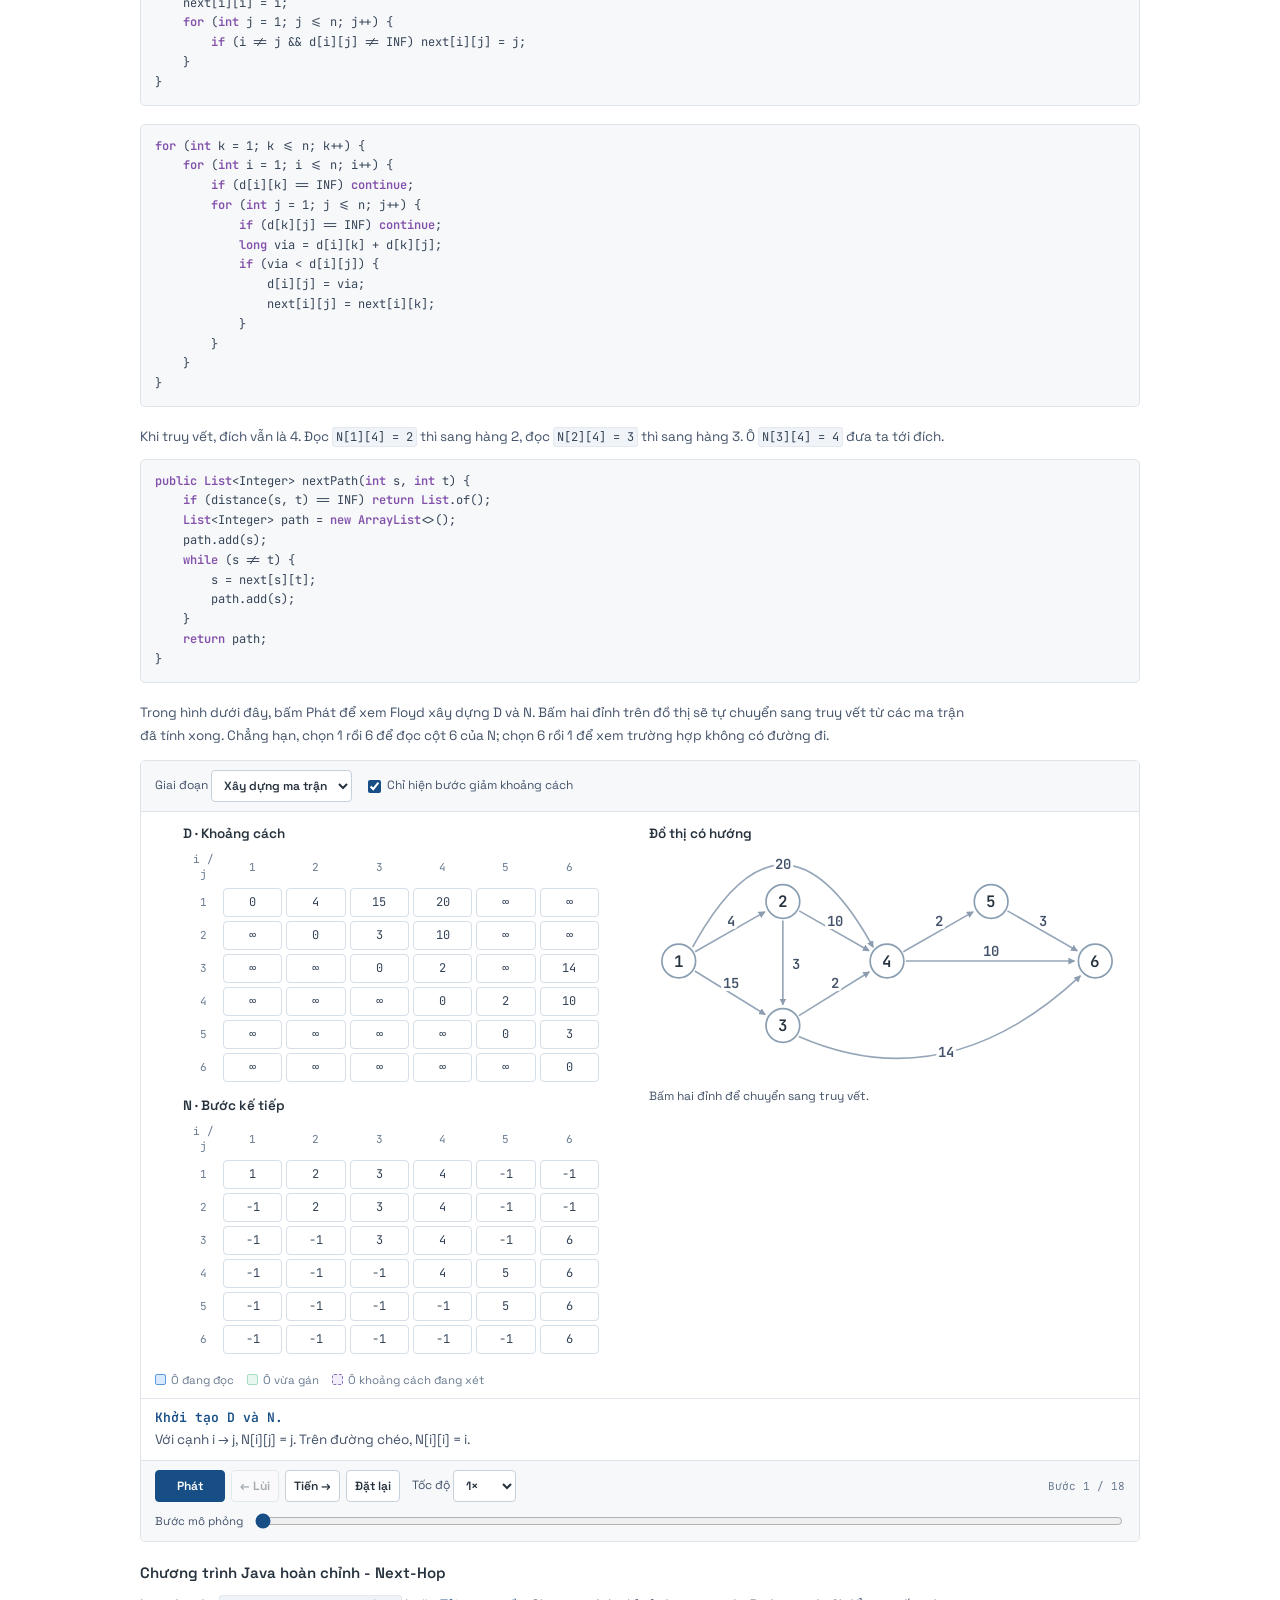
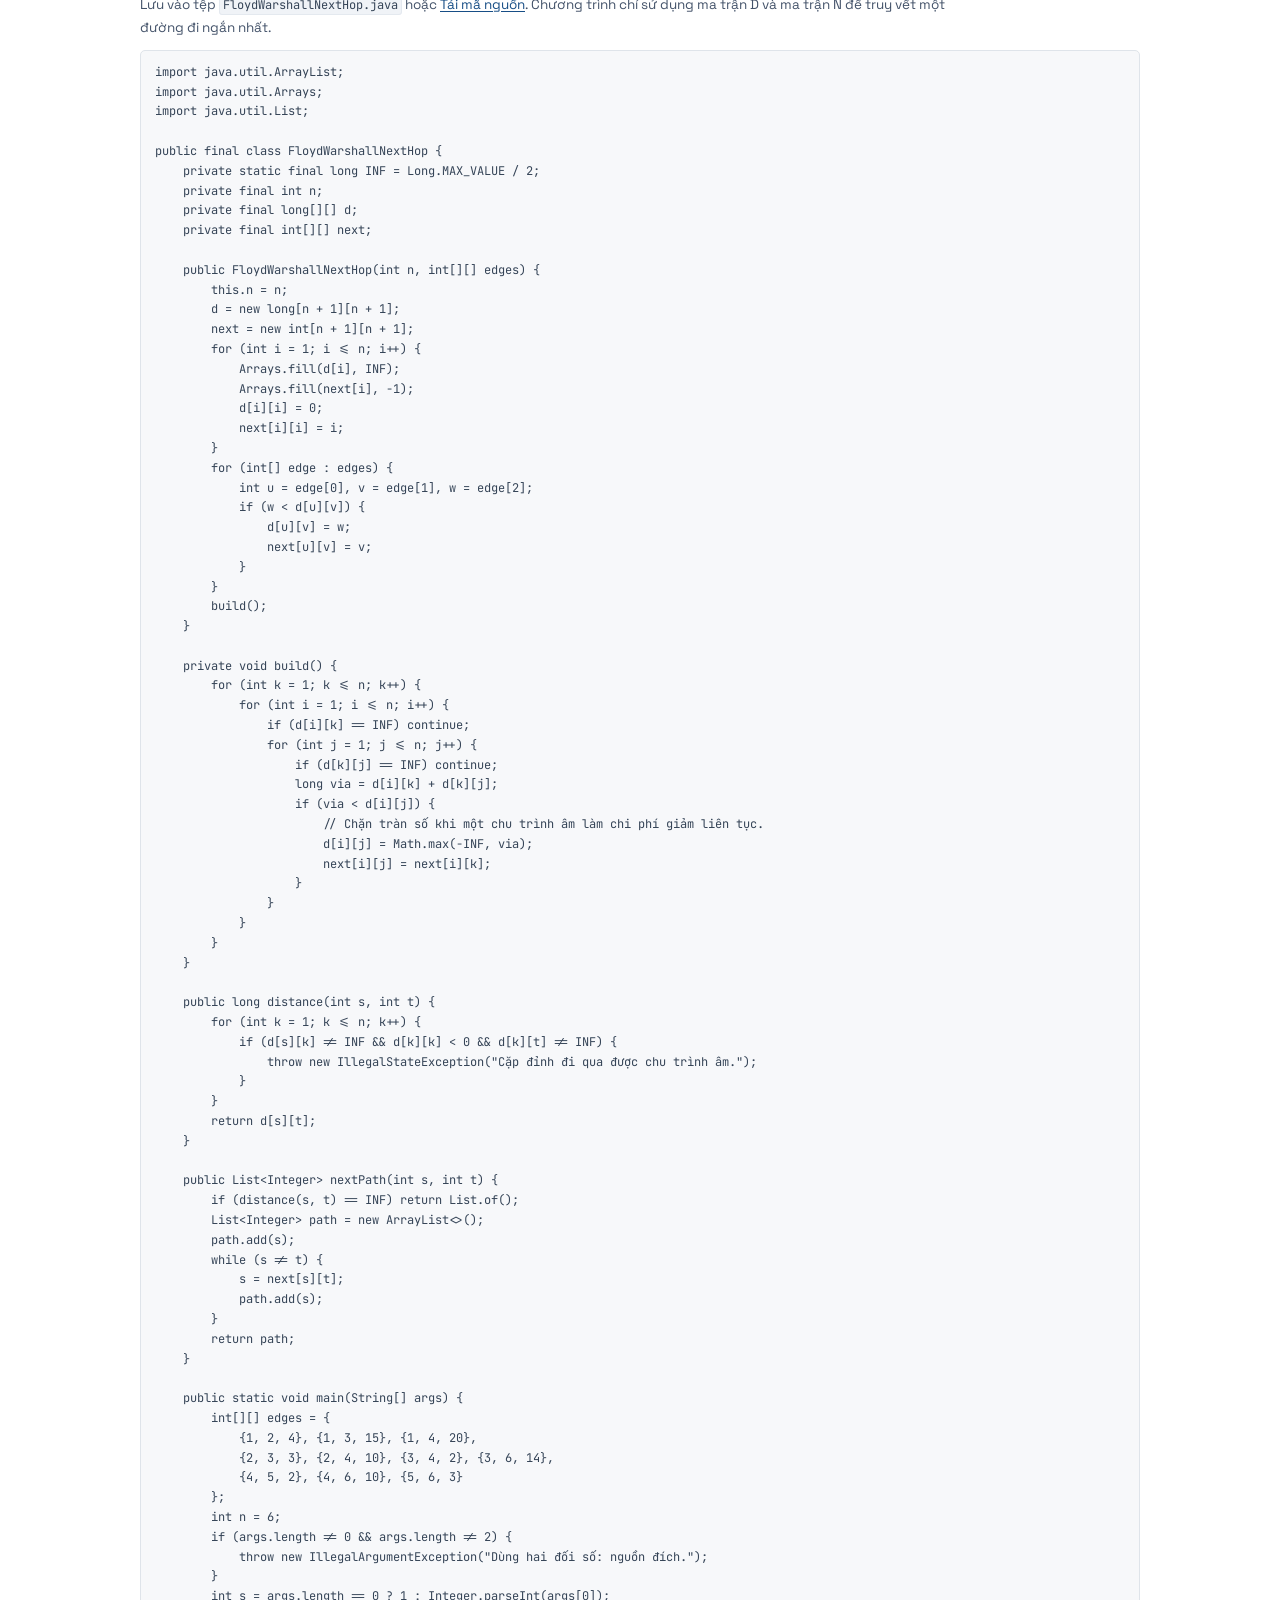
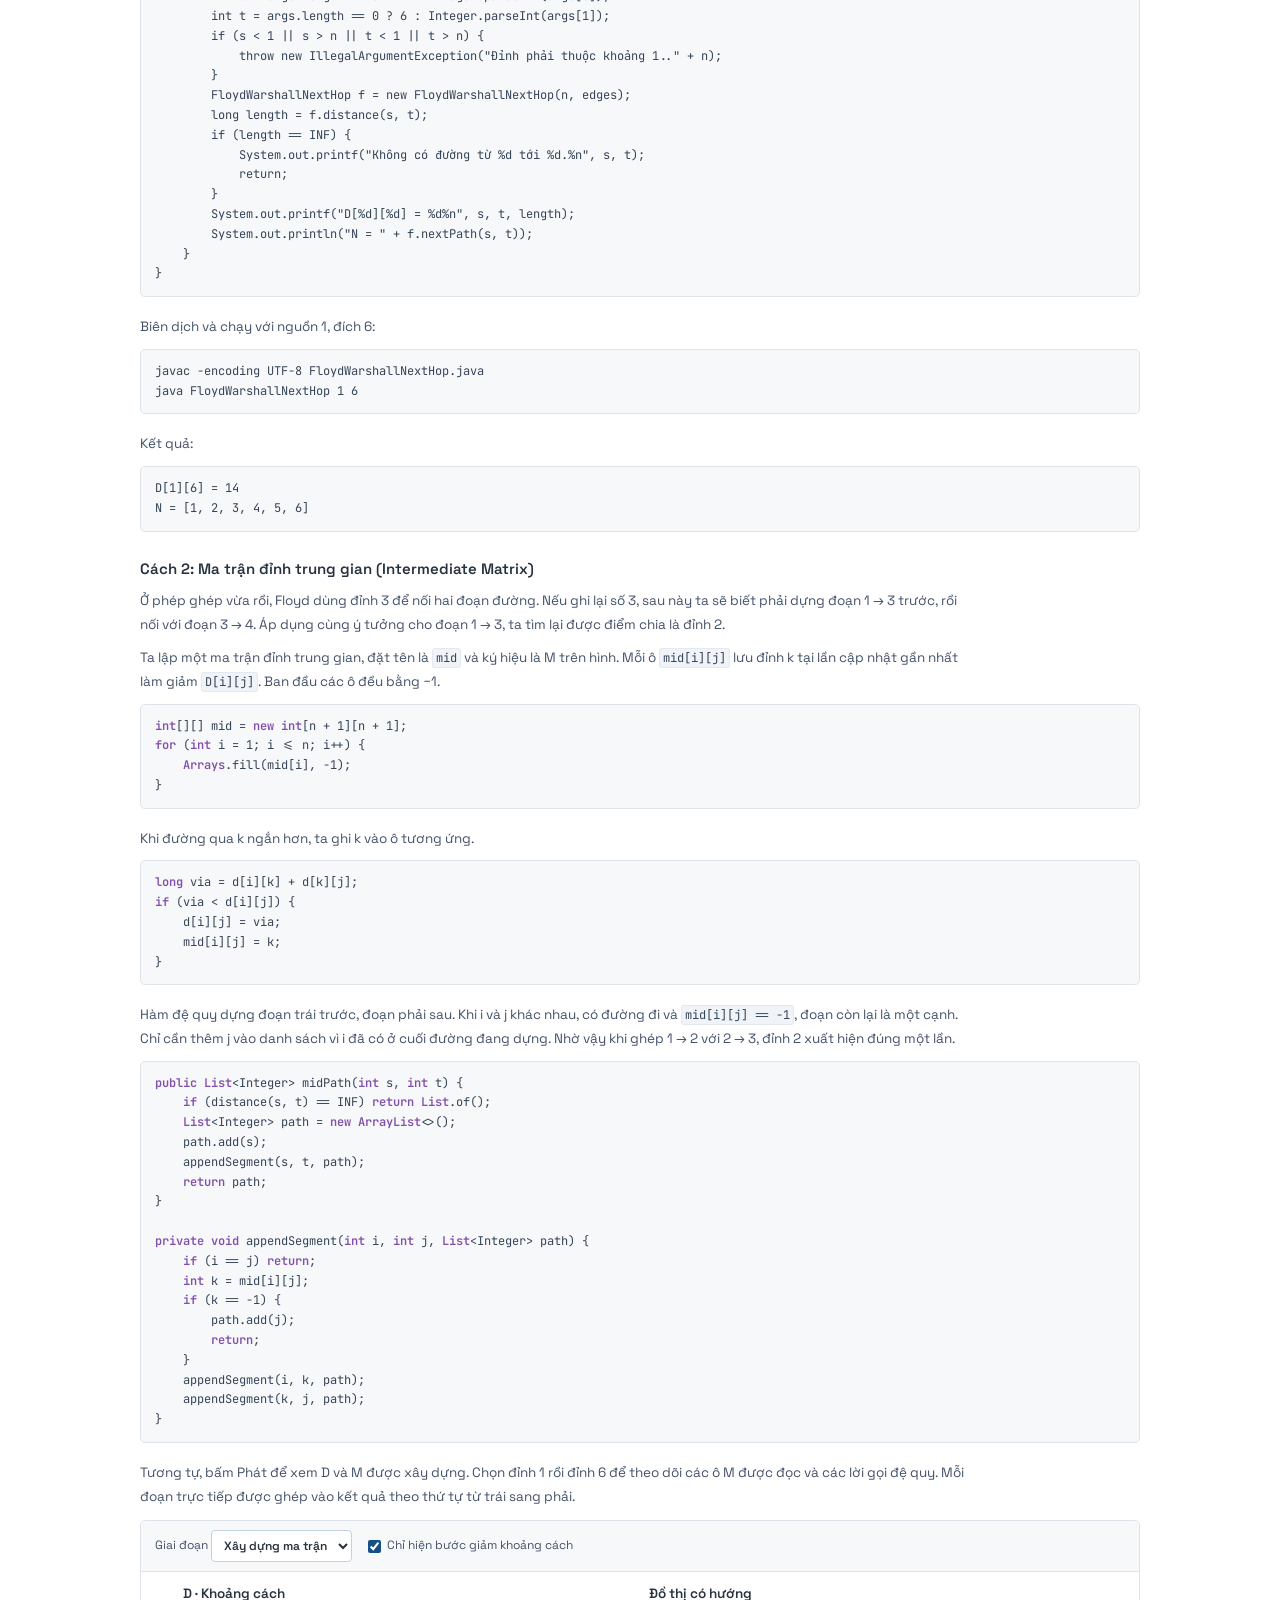
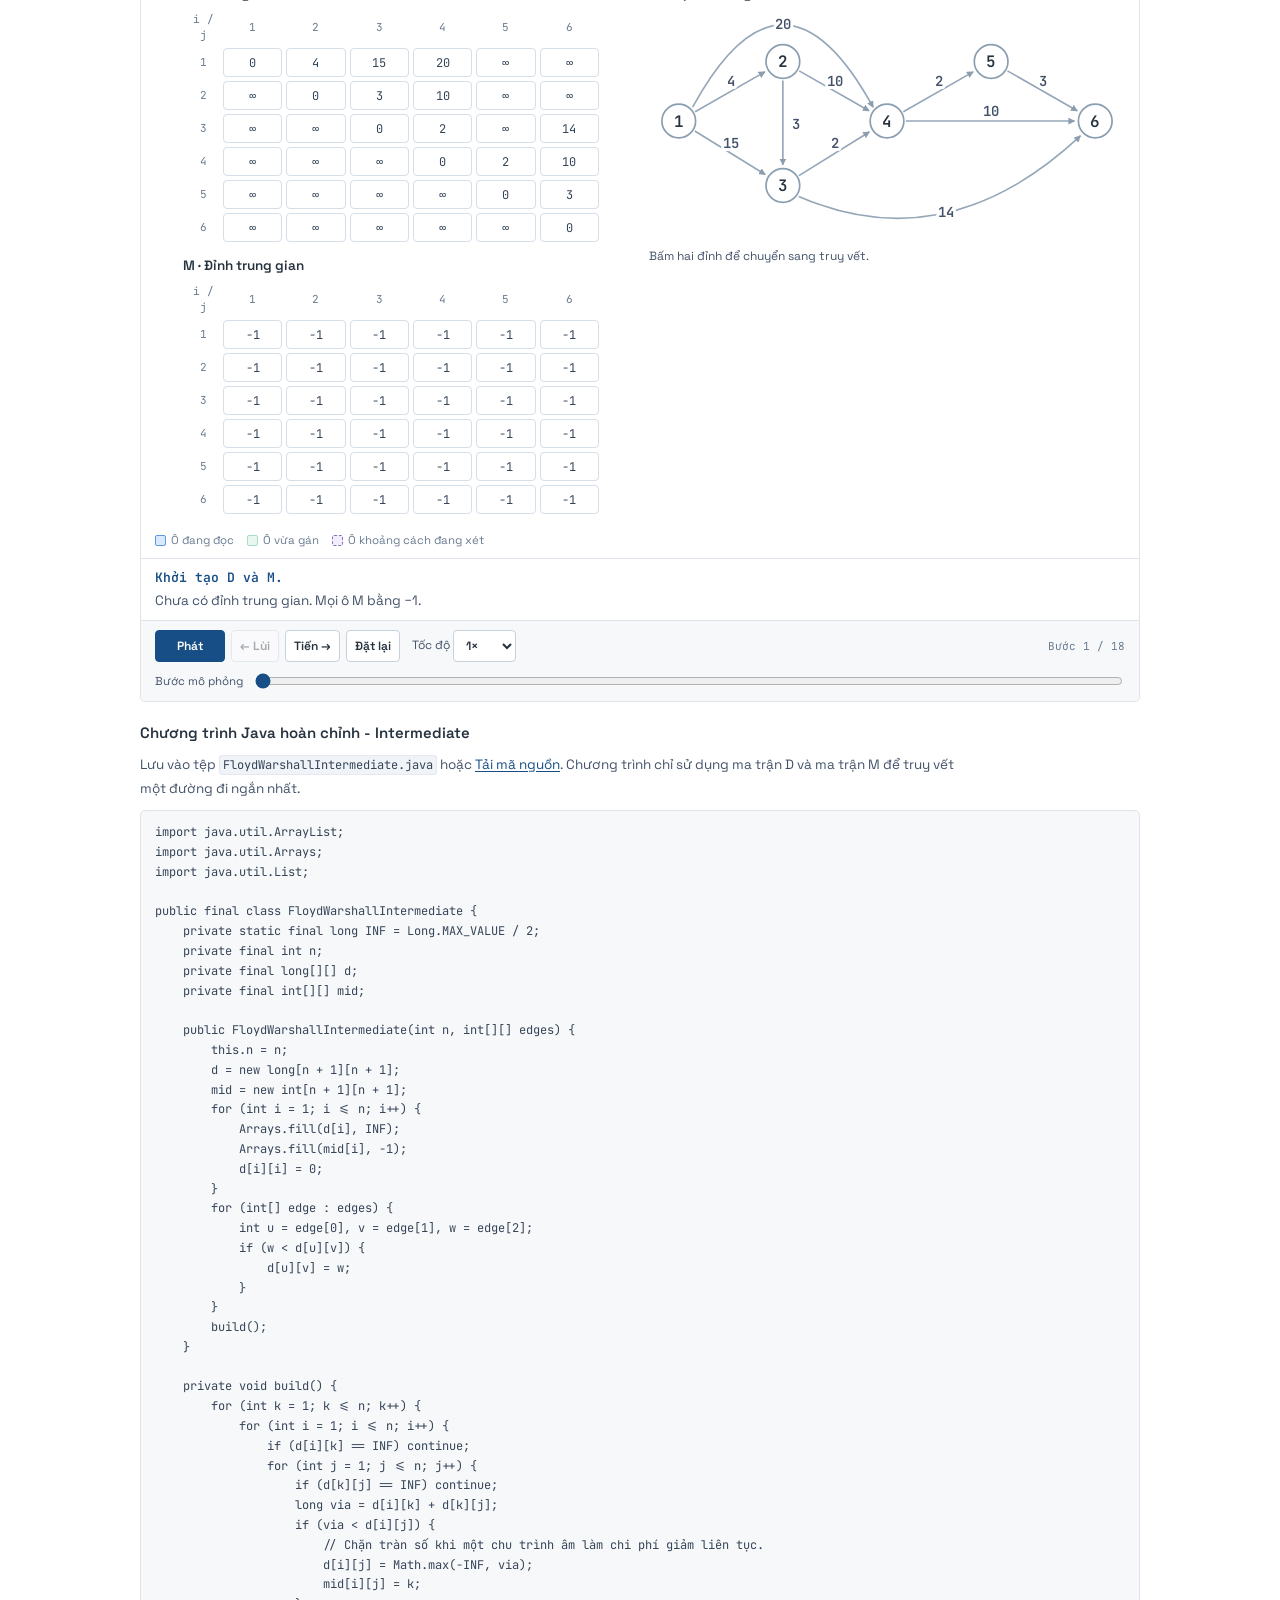
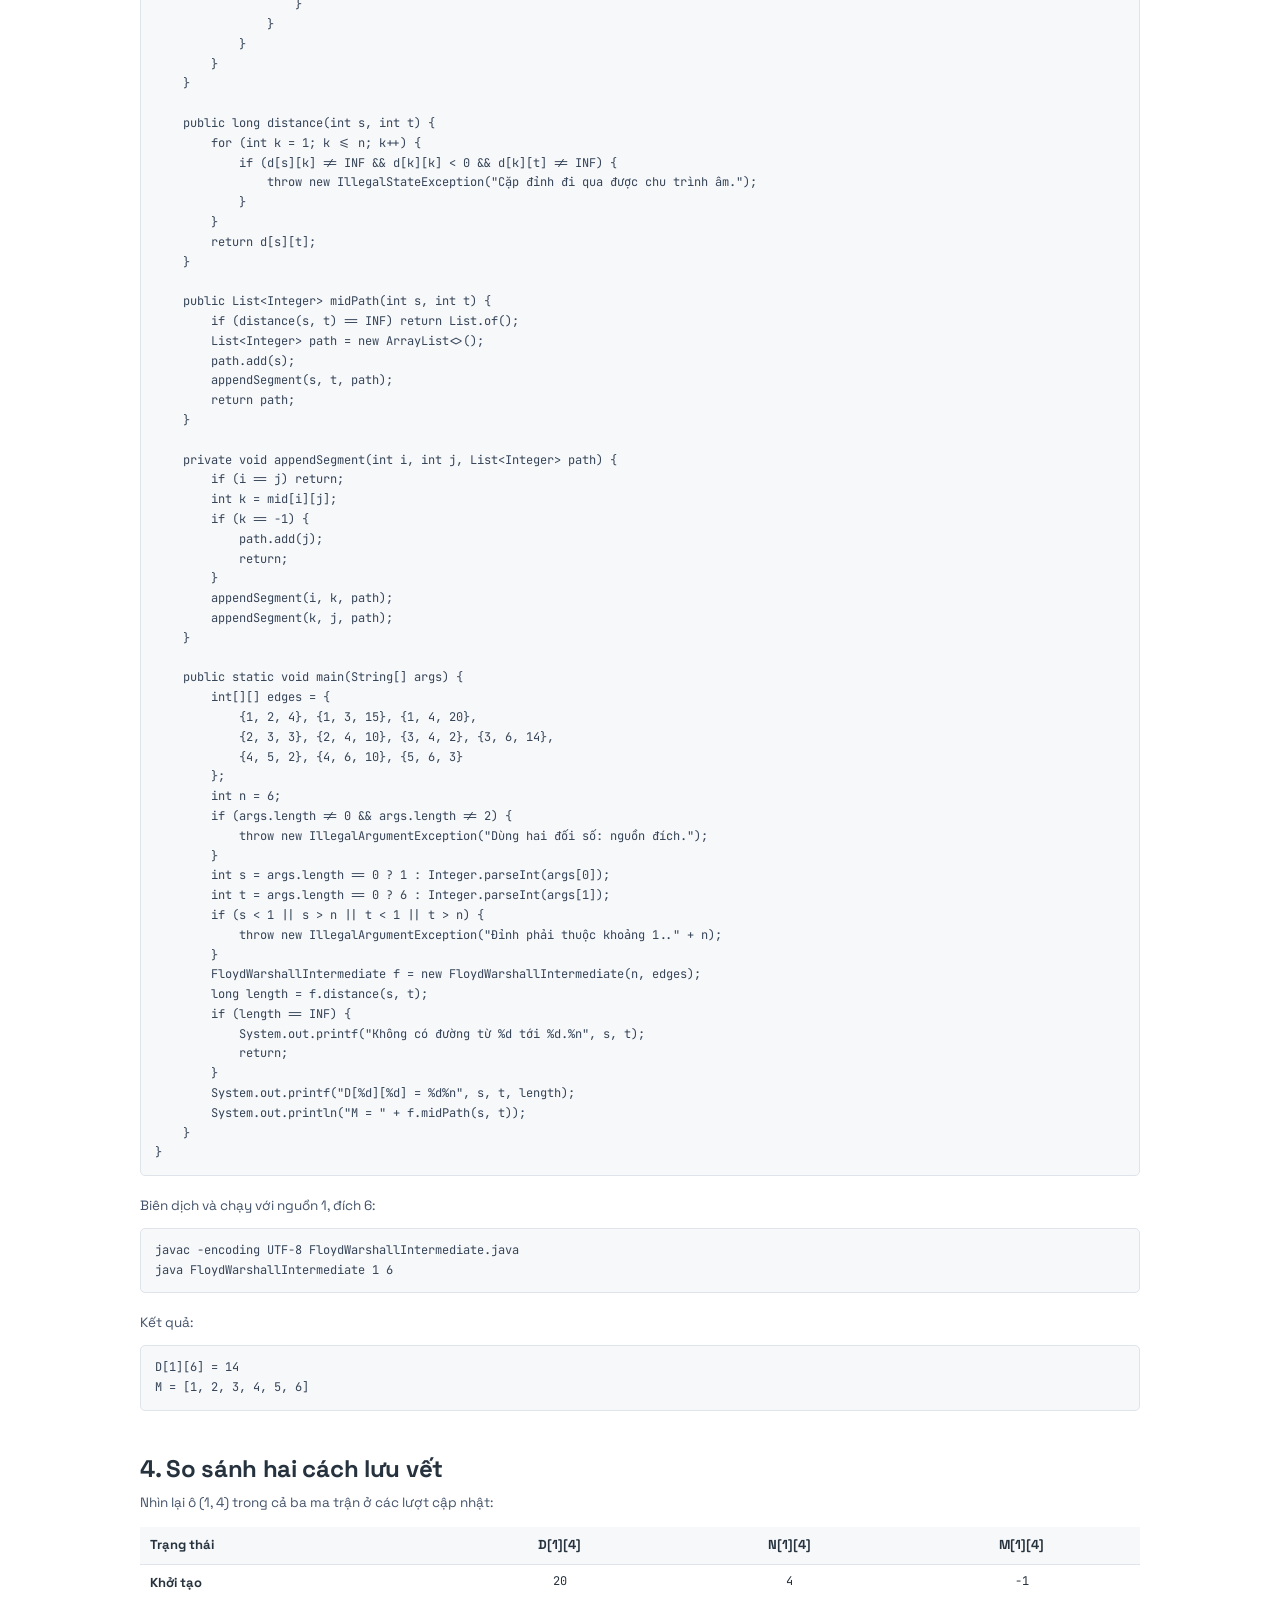
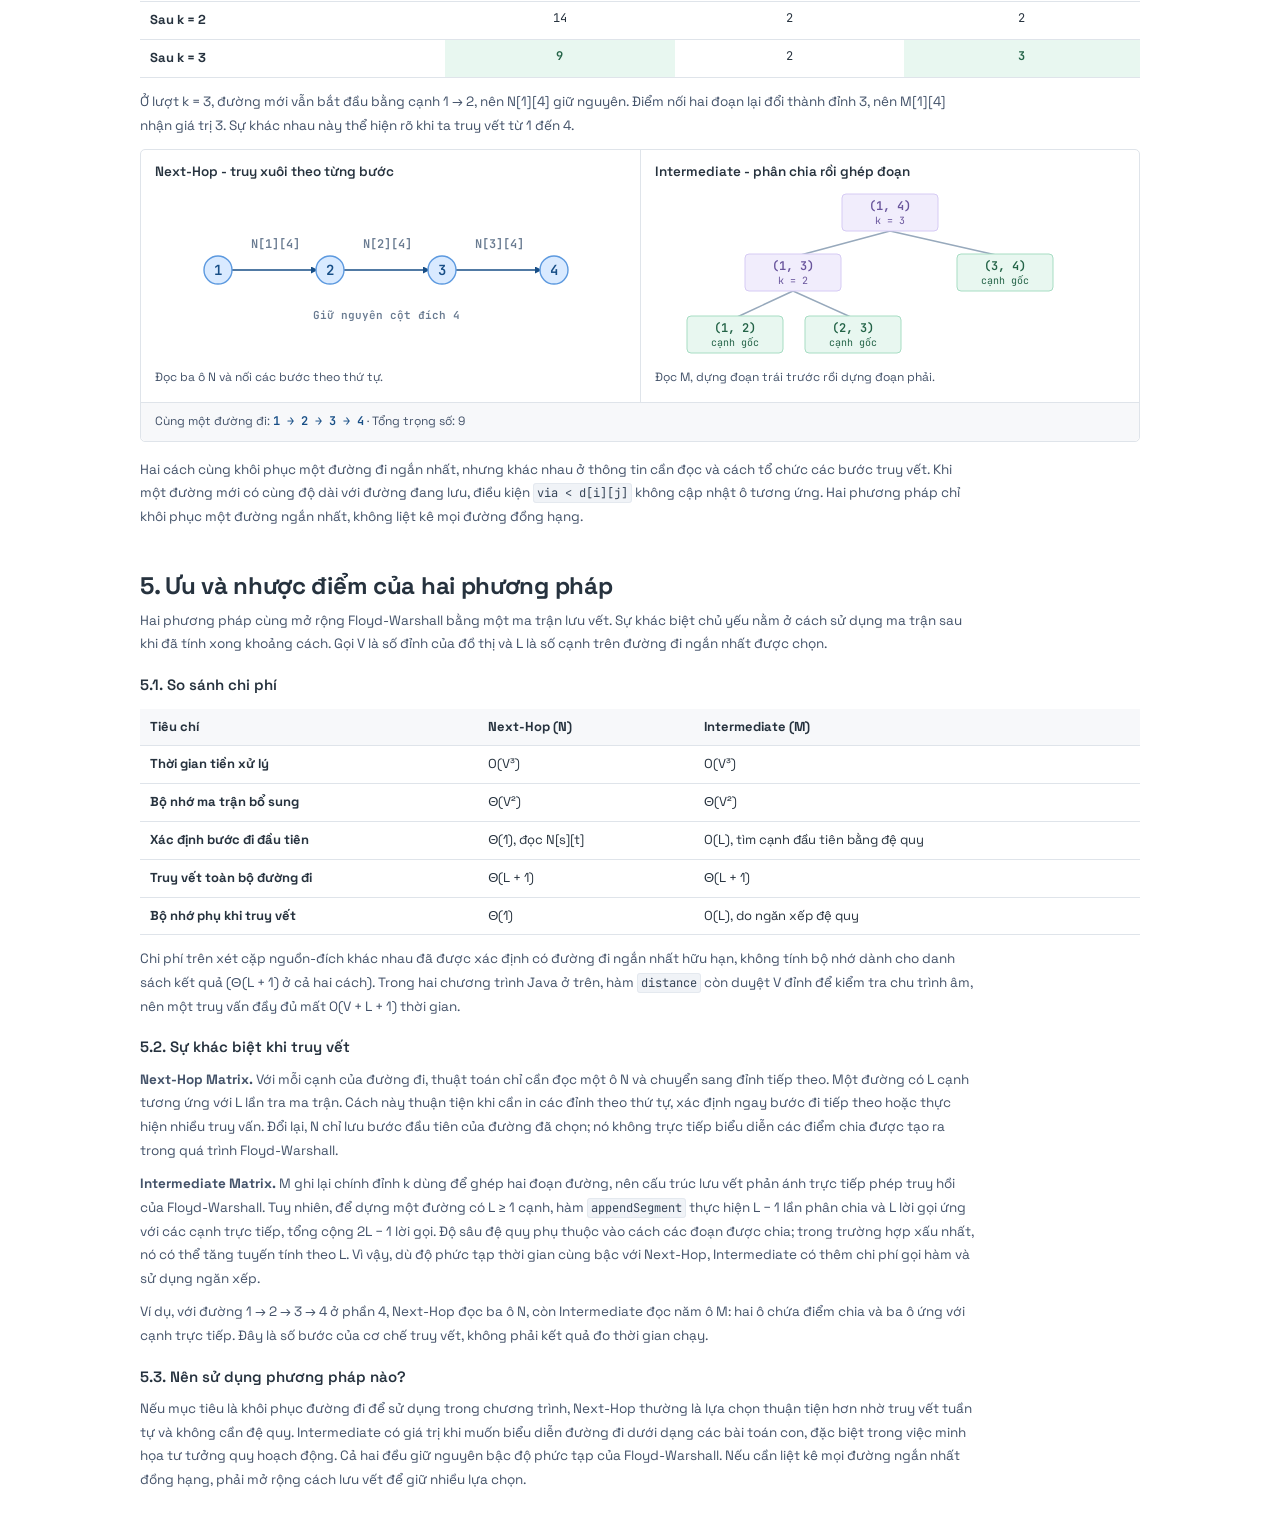
==== commit c4cee21e: "Normalize long dashes to ASCII hyphens throughout tutorial" ====
--- a/index.html
+++ b/index.html
@@ -2,19 +2,19 @@
 <html lang="vi">
 <head>
 <meta charset="utf-8"><meta name="viewport" content="width=device-width, initial-scale=1">
-<title>Truy vết đường đi với Floyd–Warshall</title>
-<meta name="description" content="Truy vết Floyd–Warshall bằng ma trận bước kế tiếp hoặc ma trận đỉnh trung gian, với ví dụ sáu đỉnh và mã Java.">
+<title>Truy vết đường đi với Floyd-Warshall</title>
+<meta name="description" content="Truy vết Floyd-Warshall bằng ma trận bước kế tiếp hoặc ma trận đỉnh trung gian, với ví dụ sáu đỉnh và mã Java.">
 <link rel="stylesheet" href="lesson.css?v=audit1"><script defer src="matrix-engine.js?v=5"></script><script defer src="lesson.js?v=audit1"></script>
 </head>
 <body><main>
-<header><h1>Truy vết đường đi với Floyd–Warshall</h1></header>
+<header><h1>Truy vết đường đi với Floyd-Warshall</h1></header>
 <section id="problem"><h2>1. Bài toán</h2>
 <p>Dijkstra là thuật toán thường dùng để tìm đường đi ngắn nhất trên đồ thị có trọng số không âm. Chẳng hạn, chạy Dijkstra từ đỉnh 1 cho ta khoảng cách từ 1 đến các đỉnh còn lại. Kết quả ấy dùng được cho cả hai câu hỏi 1 → 3 và 1 → 4. Nhưng nếu đổi nguồn sang đỉnh 2, ta có thể phải chạy lại thuật toán.</p>
-<p>Khi có nhiều truy vấn với các đỉnh nguồn khác nhau, Floyd–Warshall cho phép tính trước khoảng cách ngắn nhất giữa mọi cặp đỉnh trong một lần chạy. Phiên bản cơ bản của thuật toán trả về ma trận khoảng cách; nếu muốn in ra dãy đỉnh của đường đi, ta cần khôi phục thông tin ấy. Ta sẽ tìm hiểu hai cách bổ sung ma trận lưu vết ngay trong quá trình tính Floyd. Floyd cũng xử lý được cạnh có trọng số âm; nếu một cặp đỉnh đi qua được chu trình âm thì cặp đó không có đường đi ngắn nhất hữu hạn.</p>
+<p>Khi có nhiều truy vấn với các đỉnh nguồn khác nhau, Floyd-Warshall cho phép tính trước khoảng cách ngắn nhất giữa mọi cặp đỉnh trong một lần chạy. Phiên bản cơ bản của thuật toán trả về ma trận khoảng cách; nếu muốn in ra dãy đỉnh của đường đi, ta cần khôi phục thông tin ấy. Ta sẽ tìm hiểu hai cách bổ sung ma trận lưu vết ngay trong quá trình tính Floyd. Floyd cũng xử lý được cạnh có trọng số âm; nếu một cặp đỉnh đi qua được chu trình âm thì cặp đó không có đường đi ngắn nhất hữu hạn.</p>
 </section>
-<section id="floyd"><h2>2. Ma trận khoảng cách của Floyd–Warshall</h2>
+<section id="floyd"><h2>2. Ma trận khoảng cách của Floyd-Warshall</h2>
 <p>Xét đồ thị có hướng gồm 6 đỉnh dưới đây. Gọi D là ma trận khoảng cách 6 × 6, với hàng là nguồn và cột là đích. Ban đầu, với hai đỉnh khác nhau, mỗi ô mang trọng số nhỏ nhất của cạnh trực tiếp (nếu có). Đường chéo bằng 0 trong đồ thị mẫu, còn ∞ nghĩa là chưa có cạnh nối theo chiều đó.</p>
-<div class="views initial"><div class="matrices"><table class="matrix" data-matrix="D"><caption>D ban đầu</caption><thead><tr><td>i / j</td><th scope="col">1</th><th scope="col">2</th><th scope="col">3</th><th scope="col">4</th><th scope="col">5</th><th scope="col">6</th></tr></thead><tbody><tr><th scope="row">1</th><td data-cell="0,0">0</td><td data-cell="0,1" class="read">4</td><td data-cell="0,2" class="target">15</td><td data-cell="0,3">20</td><td data-cell="0,4">∞</td><td data-cell="0,5">∞</td></tr><tr><th scope="row">2</th><td data-cell="1,0">∞</td><td data-cell="1,1">0</td><td data-cell="1,2" class="read">3</td><td data-cell="1,3">10</td><td data-cell="1,4">∞</td><td data-cell="1,5">∞</td></tr><tr><th scope="row">3</th><td data-cell="2,0">∞</td><td data-cell="2,1">∞</td><td data-cell="2,2">0</td><td data-cell="2,3">2</td><td data-cell="2,4">∞</td><td data-cell="2,5">14</td></tr><tr><th scope="row">4</th><td data-cell="3,0">∞</td><td data-cell="3,1">∞</td><td data-cell="3,2">∞</td><td data-cell="3,3">0</td><td data-cell="3,4">2</td><td data-cell="3,5">10</td></tr><tr><th scope="row">5</th><td data-cell="4,0">∞</td><td data-cell="4,1">∞</td><td data-cell="4,2">∞</td><td data-cell="4,3">∞</td><td data-cell="4,4">0</td><td data-cell="4,5">3</td></tr><tr><th scope="row">6</th><td data-cell="5,0">∞</td><td data-cell="5,1">∞</td><td data-cell="5,2">∞</td><td data-cell="5,3">∞</td><td data-cell="5,4">∞</td><td data-cell="5,5">0</td></tr></tbody></table></div><figure class="graph-panel" style="--arrow:url(#arrow-initial);--arrow-on:url(#arrow-on-initial)"><figcaption>Đồ thị có hướng — 6 đỉnh</figcaption><svg class="route-graph" role="img" aria-labelledby="graph-title-initial" viewBox="0 0 480 238">
+<div class="views initial"><div class="matrices"><table class="matrix" data-matrix="D"><caption>D ban đầu</caption><thead><tr><td>i / j</td><th scope="col">1</th><th scope="col">2</th><th scope="col">3</th><th scope="col">4</th><th scope="col">5</th><th scope="col">6</th></tr></thead><tbody><tr><th scope="row">1</th><td data-cell="0,0">0</td><td data-cell="0,1" class="read">4</td><td data-cell="0,2" class="target">15</td><td data-cell="0,3">20</td><td data-cell="0,4">∞</td><td data-cell="0,5">∞</td></tr><tr><th scope="row">2</th><td data-cell="1,0">∞</td><td data-cell="1,1">0</td><td data-cell="1,2" class="read">3</td><td data-cell="1,3">10</td><td data-cell="1,4">∞</td><td data-cell="1,5">∞</td></tr><tr><th scope="row">3</th><td data-cell="2,0">∞</td><td data-cell="2,1">∞</td><td data-cell="2,2">0</td><td data-cell="2,3">2</td><td data-cell="2,4">∞</td><td data-cell="2,5">14</td></tr><tr><th scope="row">4</th><td data-cell="3,0">∞</td><td data-cell="3,1">∞</td><td data-cell="3,2">∞</td><td data-cell="3,3">0</td><td data-cell="3,4">2</td><td data-cell="3,5">10</td></tr><tr><th scope="row">5</th><td data-cell="4,0">∞</td><td data-cell="4,1">∞</td><td data-cell="4,2">∞</td><td data-cell="4,3">∞</td><td data-cell="4,4">0</td><td data-cell="4,5">3</td></tr><tr><th scope="row">6</th><td data-cell="5,0">∞</td><td data-cell="5,1">∞</td><td data-cell="5,2">∞</td><td data-cell="5,3">∞</td><td data-cell="5,4">∞</td><td data-cell="5,5">0</td></tr></tbody></table></div><figure class="graph-panel" style="--arrow:url(#arrow-initial);--arrow-on:url(#arrow-on-initial)"><figcaption>Đồ thị có hướng - 6 đỉnh</figcaption><svg class="route-graph" role="img" aria-labelledby="graph-title-initial" viewBox="0 0 480 238">
 <title id="graph-title-initial">Đồ thị có hướng gồm 6 đỉnh. Các cạnh và trọng số: 1 → 2 (4), 1 → 3 (15), 1 → 4 (20), 2 → 3 (3), 2 → 4 (10), 3 → 4 (2), 3 → 6 (14), 4 → 5 (2), 4 → 6 (10), 5 → 6 (3).</title>
 <defs>
               <marker id="arrow-initial" viewBox="0 0 8 8" refX="7" refY="4" markerWidth="7" markerHeight="7" orient="auto" markerUnits="userSpaceOnUse"><path d="M0 0 8 4 0 8Z" fill="#8c9db0"/></marker>
@@ -47,7 +47,7 @@
             if D[i][k] != ∞ and D[k][j] != ∞:
                 D[i][j] = min(D[i][j], D[i][k] + D[k][j])</code></pre>
 </section>
-<section id="methods"><span id="code" aria-hidden="true"></span><h2>3. Các cách lưu vết cho Floyd–Warshall</h2>
+<section id="methods"><span id="code" aria-hidden="true"></span><h2>3. Các cách lưu vết cho Floyd-Warshall</h2>
 <p>Sau khi chạy Floyd, <code>D[1][4] = 9</code>. Làm thế nào để từ kết quả đó khôi phục được đường đi 1 → 2 → 3 → 4? Hãy trở lại lúc Floyd ghép đường từ 1 tới 3 với cạnh 3 → 4. Ta có thể ghi nhớ bước đầu của đường mới, hoặc đỉnh trung gian vừa dùng để nối hai đoạn. Hai cách lưu thông tin này dẫn đến hai cách truy vết khác nhau.</p>
 
 <div id="next-hop"><h3>Cách 1: Ma trận bước kế tiếp (Next-Hop Matrix)</h3>
@@ -124,7 +124,7 @@
   <noscript><p>Bật JavaScript để chọn đỉnh và chạy từng bước.</p></noscript>
 </div></div>
 <div class="full-source" id="code-n">
-<h4>Chương trình Java hoàn chỉnh — Next-Hop</h4>
+<h4>Chương trình Java hoàn chỉnh - Next-Hop</h4>
 <p>Lưu vào tệp <code>FloydWarshallNextHop.java</code> hoặc <a class="source-download" href="FloydWarshallNextHop.java" download>Tải mã nguồn</a>. Chương trình chỉ sử dụng ma trận D và ma trận N để truy vết một đường đi ngắn nhất.</p>
 <pre><code id="java-n-source">import java.util.ArrayList;
 import java.util.Arrays;
@@ -299,7 +299,7 @@
   <noscript><p>Bật JavaScript để chọn đỉnh và chạy từng bước.</p></noscript>
 </div>
 <div class="full-source" id="code-m">
-<h4>Chương trình Java hoàn chỉnh — Intermediate</h4>
+<h4>Chương trình Java hoàn chỉnh - Intermediate</h4>
 <p>Lưu vào tệp <code>FloydWarshallIntermediate.java</code> hoặc <a class="source-download" href="FloydWarshallIntermediate.java" download>Tải mã nguồn</a>. Chương trình chỉ sử dụng ma trận D và ma trận M để truy vết một đường đi ngắn nhất.</p>
 <pre><code id="java-m-source">import java.util.ArrayList;
 import java.util.Arrays;
@@ -417,13 +417,13 @@
 <tr><th scope="row">Sau k = 3</th><td class="changed">9</td><td>2</td><td class="changed">3</td></tr></tbody></table>
 <p>Ở lượt k = 3, đường mới vẫn bắt đầu bằng cạnh 1 → 2, nên N[1][4] giữ nguyên. Điểm nối hai đoạn lại đổi thành đỉnh 3, nên M[1][4] nhận giá trị 3. Sự khác nhau này thể hiện rõ khi ta truy vết từ 1 đến 4.</p>
 <div class="trace-compare">
-<figure><figcaption>Next-Hop — truy xuôi theo từng bước</figcaption>
+<figure><figcaption>Next-Hop - truy xuôi theo từng bước</figcaption>
 <svg class="compare-diagram" role="img" aria-label="Đọc N[1][4] bằng 2, N[2][4] bằng 3 và N[3][4] bằng 4" viewBox="0 0 420 174"><defs><marker id="compare-arrow" markerWidth="7" markerHeight="7" refX="6" refY="3.5" orient="auto" markerUnits="userSpaceOnUse"><path d="M0 0L7 3.5L0 7Z" fill="#174e86"/></marker></defs>
 <g class="compare-arrow" marker-end="url(#compare-arrow)"><path d="M51 83H136"/><path d="M163 83H248"/><path d="M275 83H360"/></g>
 <g class="compare-label"><text x="94" y="57">N[1][4]</text><text x="206" y="57">N[2][4]</text><text x="318" y="57">N[3][4]</text></g>
 <g class="compare-node"><circle cx="37" cy="83" r="14"/><circle cx="149" cy="83" r="14"/><circle cx="261" cy="83" r="14"/><circle cx="373" cy="83" r="14"/><text x="37" y="83">1</text><text x="149" y="83">2</text><text x="261" y="83">3</text><text x="373" y="83">4</text></g><text class="compare-label" x="205" y="128">Giữ nguyên cột đích 4</text></svg>
 <p>Đọc ba ô N và nối các bước theo thứ tự.</p></figure>
-<figure><figcaption>Intermediate — phân chia rồi ghép đoạn</figcaption>
+<figure><figcaption>Intermediate - phân chia rồi ghép đoạn</figcaption>
 <svg class="compare-diagram" role="img" aria-label="M[1][4] bằng 3: chia thành 1 đến 3 và 3 đến 4. M[1][3] bằng 2: chia thành 1 đến 2 và 2 đến 3." viewBox="0 0 420 174">
 <g class="compare-branch"><path d="M210 44L113 70M210 44L325 70M113 104L55 131M113 104L173 131"/></g>
 <g class="compare-split"><rect x="162" y="7" width="96" height="37" rx="4"/><rect x="65" y="67" width="96" height="37" rx="4"/><text x="210" y="19">(1, 4)</text><text class="compare-sub" x="210" y="33">k = 3</text><text x="113" y="79">(1, 3)</text><text class="compare-sub" x="113" y="93">k = 2</text></g>
@@ -434,7 +434,7 @@
 </section>
 
 <section id="trade-offs"><h2>5. Ưu và nhược điểm của hai phương pháp</h2>
-<p>Hai phương pháp cùng mở rộng Floyd–Warshall bằng một ma trận lưu vết. Sự khác biệt chủ yếu nằm ở cách sử dụng ma trận sau khi đã tính xong khoảng cách. Gọi V là số đỉnh của đồ thị và L là số cạnh trên đường đi ngắn nhất được chọn.</p>
+<p>Hai phương pháp cùng mở rộng Floyd-Warshall bằng một ma trận lưu vết. Sự khác biệt chủ yếu nằm ở cách sử dụng ma trận sau khi đã tính xong khoảng cách. Gọi V là số đỉnh của đồ thị và L là số cạnh trên đường đi ngắn nhất được chọn.</p>
 
 <h3>5.1. So sánh chi phí</h3>
 <table class="compare" aria-label="So sánh chi phí của Next-Hop và Intermediate Matrix">
@@ -446,15 +446,15 @@
 <tr><th scope="row">Truy vết toàn bộ đường đi</th><td>Θ(L + 1)</td><td>Θ(L + 1)</td></tr>
 <tr><th scope="row">Bộ nhớ phụ khi truy vết</th><td>Θ(1)</td><td>O(L), do ngăn xếp đệ quy</td></tr>
 </tbody></table>
-<p>Chi phí trên xét cặp nguồn–đích khác nhau đã được xác định có đường đi ngắn nhất hữu hạn, không tính bộ nhớ dành cho danh sách kết quả (Θ(L + 1) ở cả hai cách). Trong hai chương trình Java ở trên, hàm <code>distance</code> còn duyệt V đỉnh để kiểm tra chu trình âm, nên một truy vấn đầy đủ mất O(V + L + 1) thời gian.</p>
+<p>Chi phí trên xét cặp nguồn-đích khác nhau đã được xác định có đường đi ngắn nhất hữu hạn, không tính bộ nhớ dành cho danh sách kết quả (Θ(L + 1) ở cả hai cách). Trong hai chương trình Java ở trên, hàm <code>distance</code> còn duyệt V đỉnh để kiểm tra chu trình âm, nên một truy vấn đầy đủ mất O(V + L + 1) thời gian.</p>
 
 <h3>5.2. Sự khác biệt khi truy vết</h3>
-<p><strong>Next-Hop Matrix.</strong> Với mỗi cạnh của đường đi, thuật toán chỉ cần đọc một ô N và chuyển sang đỉnh tiếp theo. Một đường có L cạnh tương ứng với L lần tra ma trận. Cách này thuận tiện khi cần in các đỉnh theo thứ tự, xác định ngay bước đi tiếp theo hoặc thực hiện nhiều truy vấn. Đổi lại, N chỉ lưu bước đầu tiên của đường đã chọn; nó không trực tiếp biểu diễn các điểm chia được tạo ra trong quá trình Floyd–Warshall.</p>
-<p><strong>Intermediate Matrix.</strong> M ghi lại chính đỉnh k dùng để ghép hai đoạn đường, nên cấu trúc lưu vết phản ánh trực tiếp phép truy hồi của Floyd–Warshall. Tuy nhiên, để dựng một đường có L ≥ 1 cạnh, hàm <code>appendSegment</code> thực hiện L − 1 lần phân chia và L lời gọi ứng với các cạnh trực tiếp, tổng cộng 2L − 1 lời gọi. Độ sâu đệ quy phụ thuộc vào cách các đoạn được chia; trong trường hợp xấu nhất, nó có thể tăng tuyến tính theo L. Vì vậy, dù độ phức tạp thời gian cùng bậc với Next-Hop, Intermediate có thêm chi phí gọi hàm và sử dụng ngăn xếp.</p>
+<p><strong>Next-Hop Matrix.</strong> Với mỗi cạnh của đường đi, thuật toán chỉ cần đọc một ô N và chuyển sang đỉnh tiếp theo. Một đường có L cạnh tương ứng với L lần tra ma trận. Cách này thuận tiện khi cần in các đỉnh theo thứ tự, xác định ngay bước đi tiếp theo hoặc thực hiện nhiều truy vấn. Đổi lại, N chỉ lưu bước đầu tiên của đường đã chọn; nó không trực tiếp biểu diễn các điểm chia được tạo ra trong quá trình Floyd-Warshall.</p>
+<p><strong>Intermediate Matrix.</strong> M ghi lại chính đỉnh k dùng để ghép hai đoạn đường, nên cấu trúc lưu vết phản ánh trực tiếp phép truy hồi của Floyd-Warshall. Tuy nhiên, để dựng một đường có L ≥ 1 cạnh, hàm <code>appendSegment</code> thực hiện L − 1 lần phân chia và L lời gọi ứng với các cạnh trực tiếp, tổng cộng 2L − 1 lời gọi. Độ sâu đệ quy phụ thuộc vào cách các đoạn được chia; trong trường hợp xấu nhất, nó có thể tăng tuyến tính theo L. Vì vậy, dù độ phức tạp thời gian cùng bậc với Next-Hop, Intermediate có thêm chi phí gọi hàm và sử dụng ngăn xếp.</p>
 <p>Ví dụ, với đường 1 → 2 → 3 → 4 ở phần 4, Next-Hop đọc ba ô N, còn Intermediate đọc năm ô M: hai ô chứa điểm chia và ba ô ứng với cạnh trực tiếp. Đây là số bước của cơ chế truy vết, không phải kết quả đo thời gian chạy.</p>
 
 <h3>5.3. Nên sử dụng phương pháp nào?</h3>
-<p>Nếu mục tiêu là khôi phục đường đi để sử dụng trong chương trình, Next-Hop thường là lựa chọn thuận tiện hơn nhờ truy vết tuần tự và không cần đệ quy. Intermediate có giá trị khi muốn biểu diễn đường đi dưới dạng các bài toán con, đặc biệt trong việc minh họa tư tưởng quy hoạch động. Cả hai đều giữ nguyên bậc độ phức tạp của Floyd–Warshall. Nếu cần liệt kê mọi đường ngắn nhất đồng hạng, phải mở rộng cách lưu vết để giữ nhiều lựa chọn.</p>
+<p>Nếu mục tiêu là khôi phục đường đi để sử dụng trong chương trình, Next-Hop thường là lựa chọn thuận tiện hơn nhờ truy vết tuần tự và không cần đệ quy. Intermediate có giá trị khi muốn biểu diễn đường đi dưới dạng các bài toán con, đặc biệt trong việc minh họa tư tưởng quy hoạch động. Cả hai đều giữ nguyên bậc độ phức tạp của Floyd-Warshall. Nếu cần liệt kê mọi đường ngắn nhất đồng hạng, phải mở rộng cách lưu vết để giữ nhiều lựa chọn.</p>
 </section>
 
 </main></body></html>
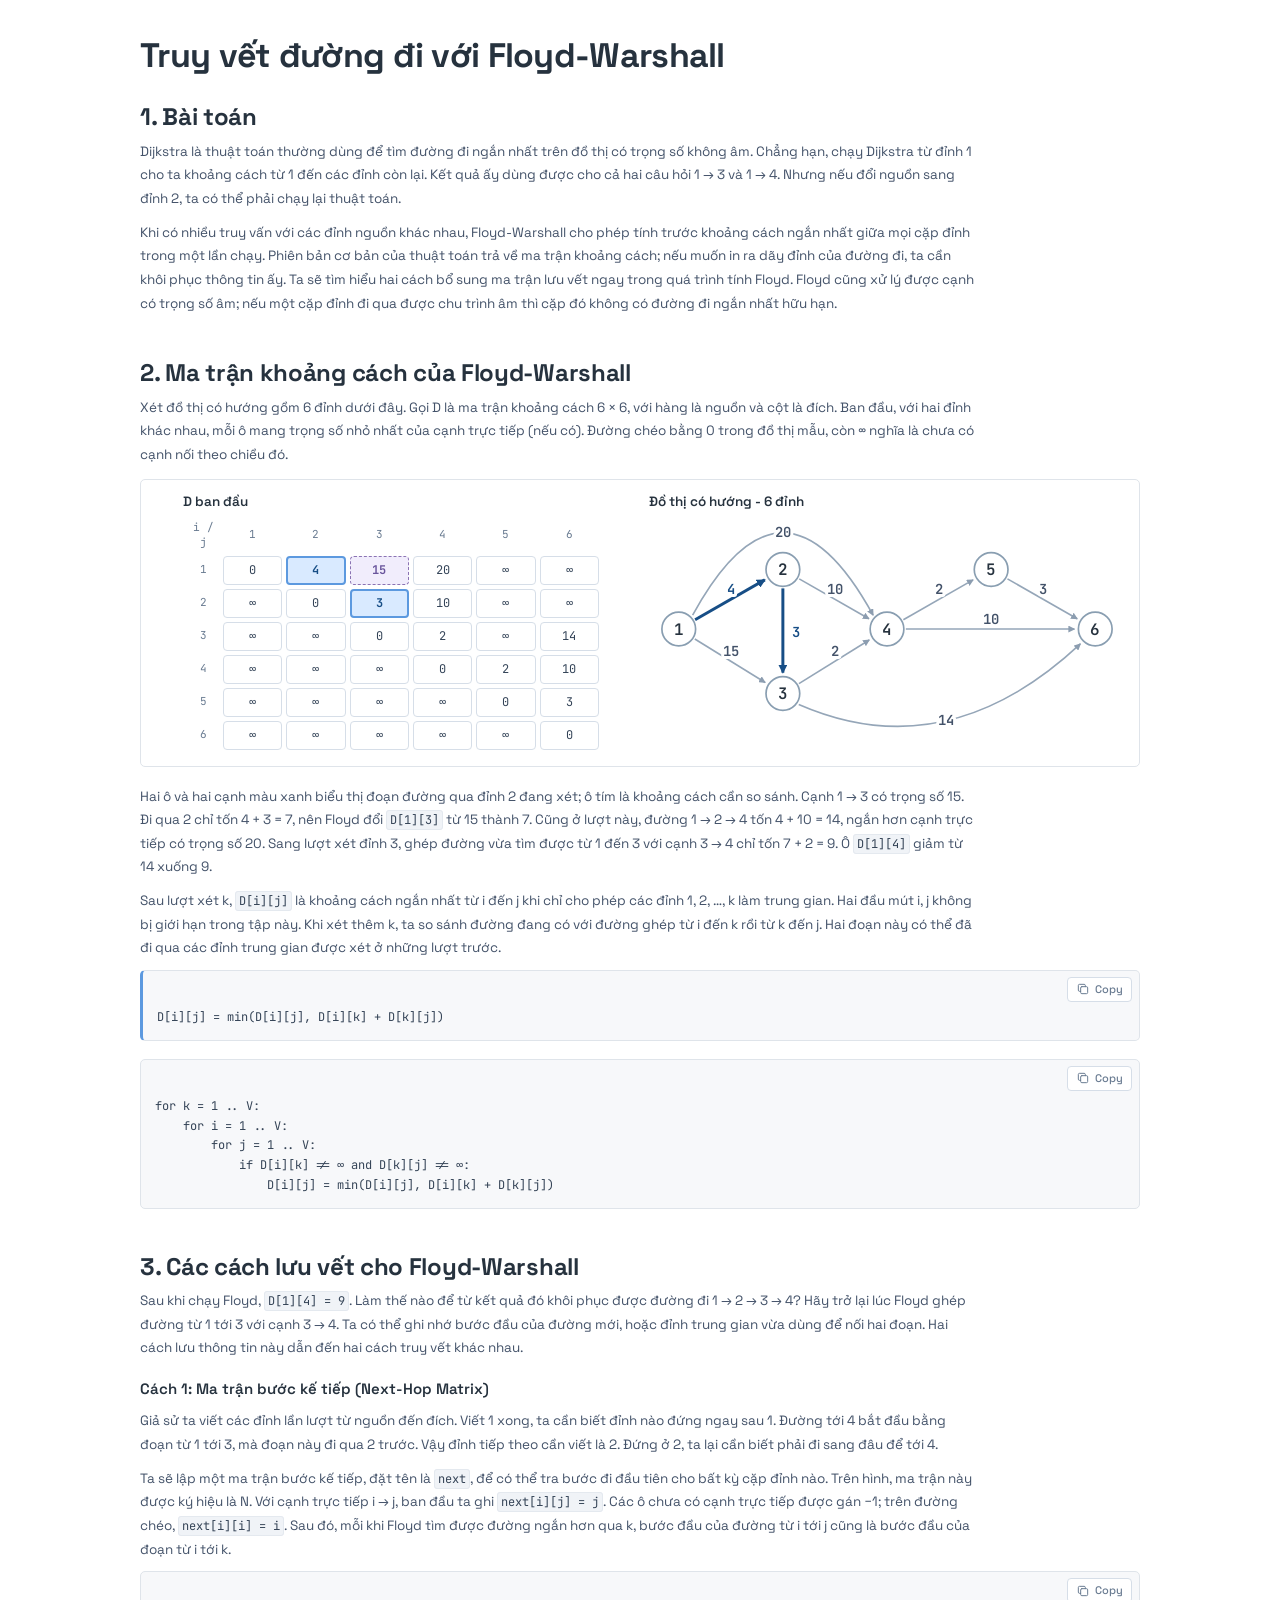
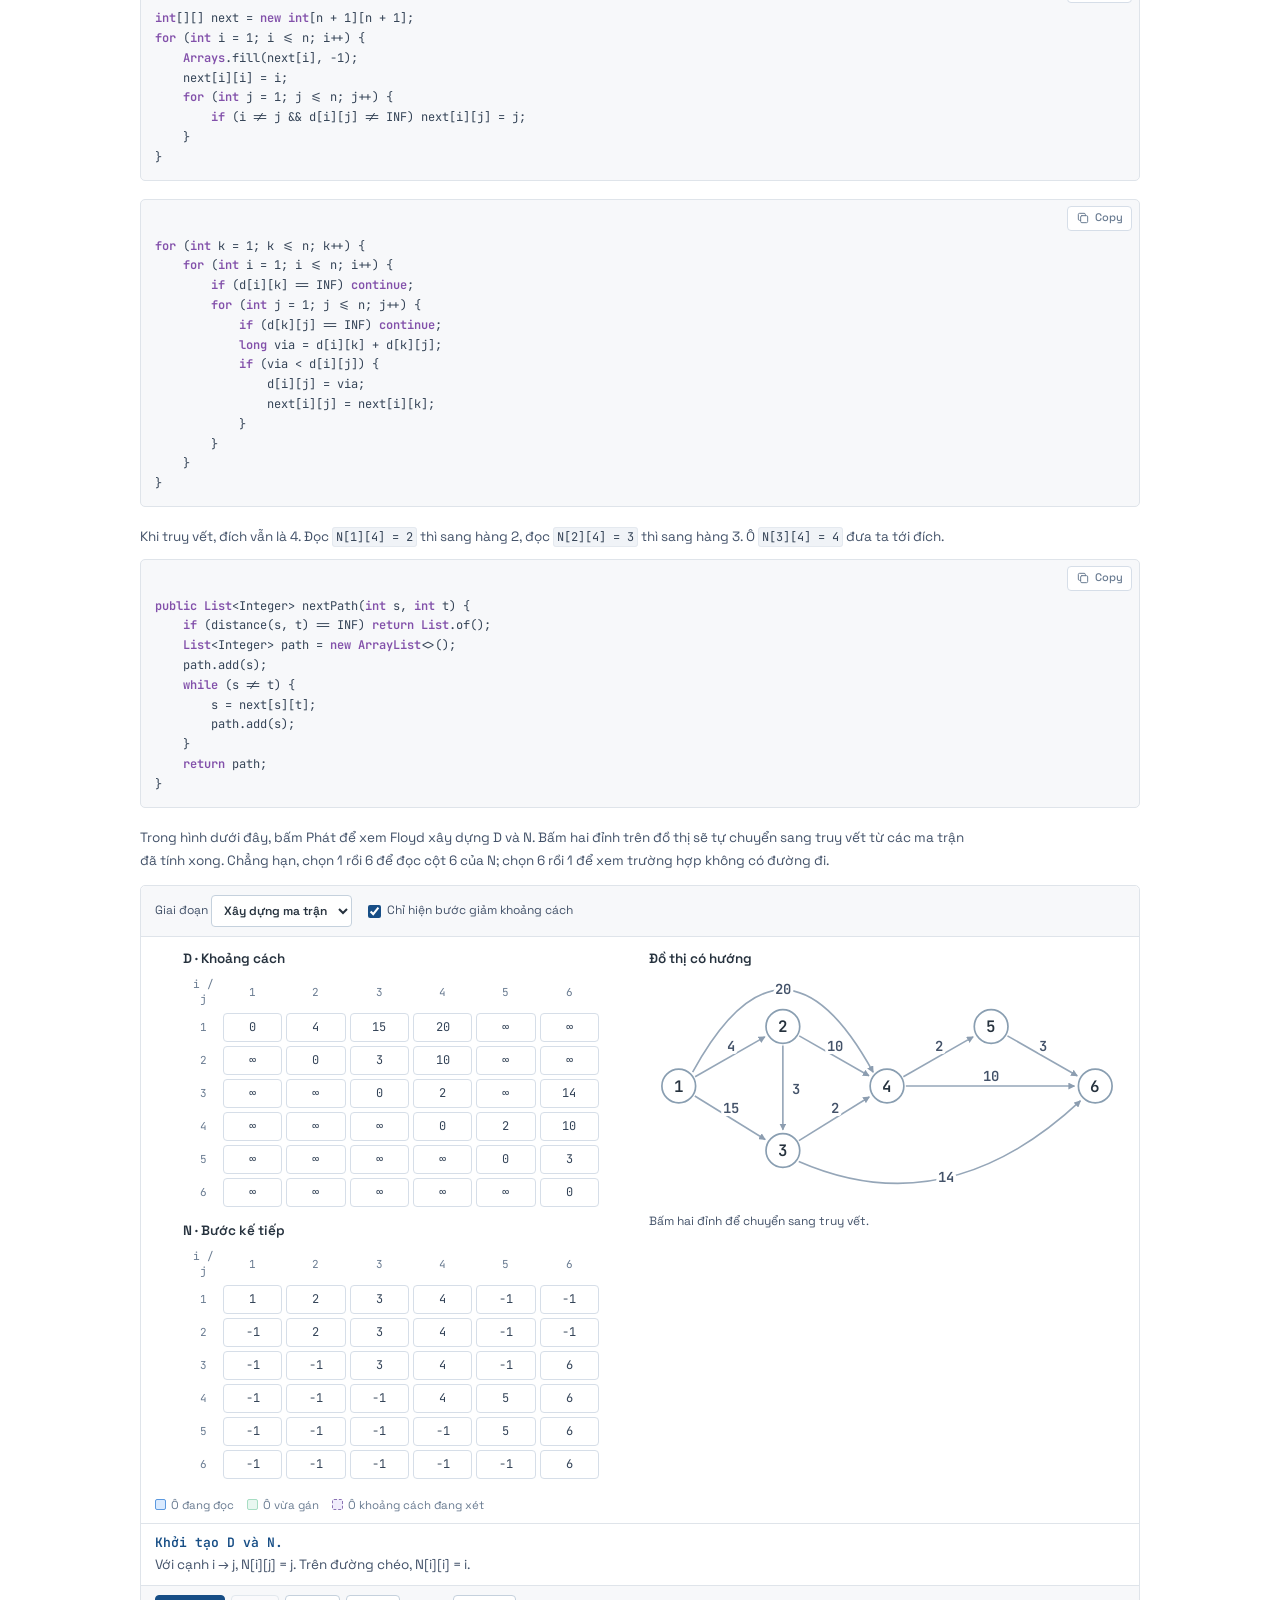
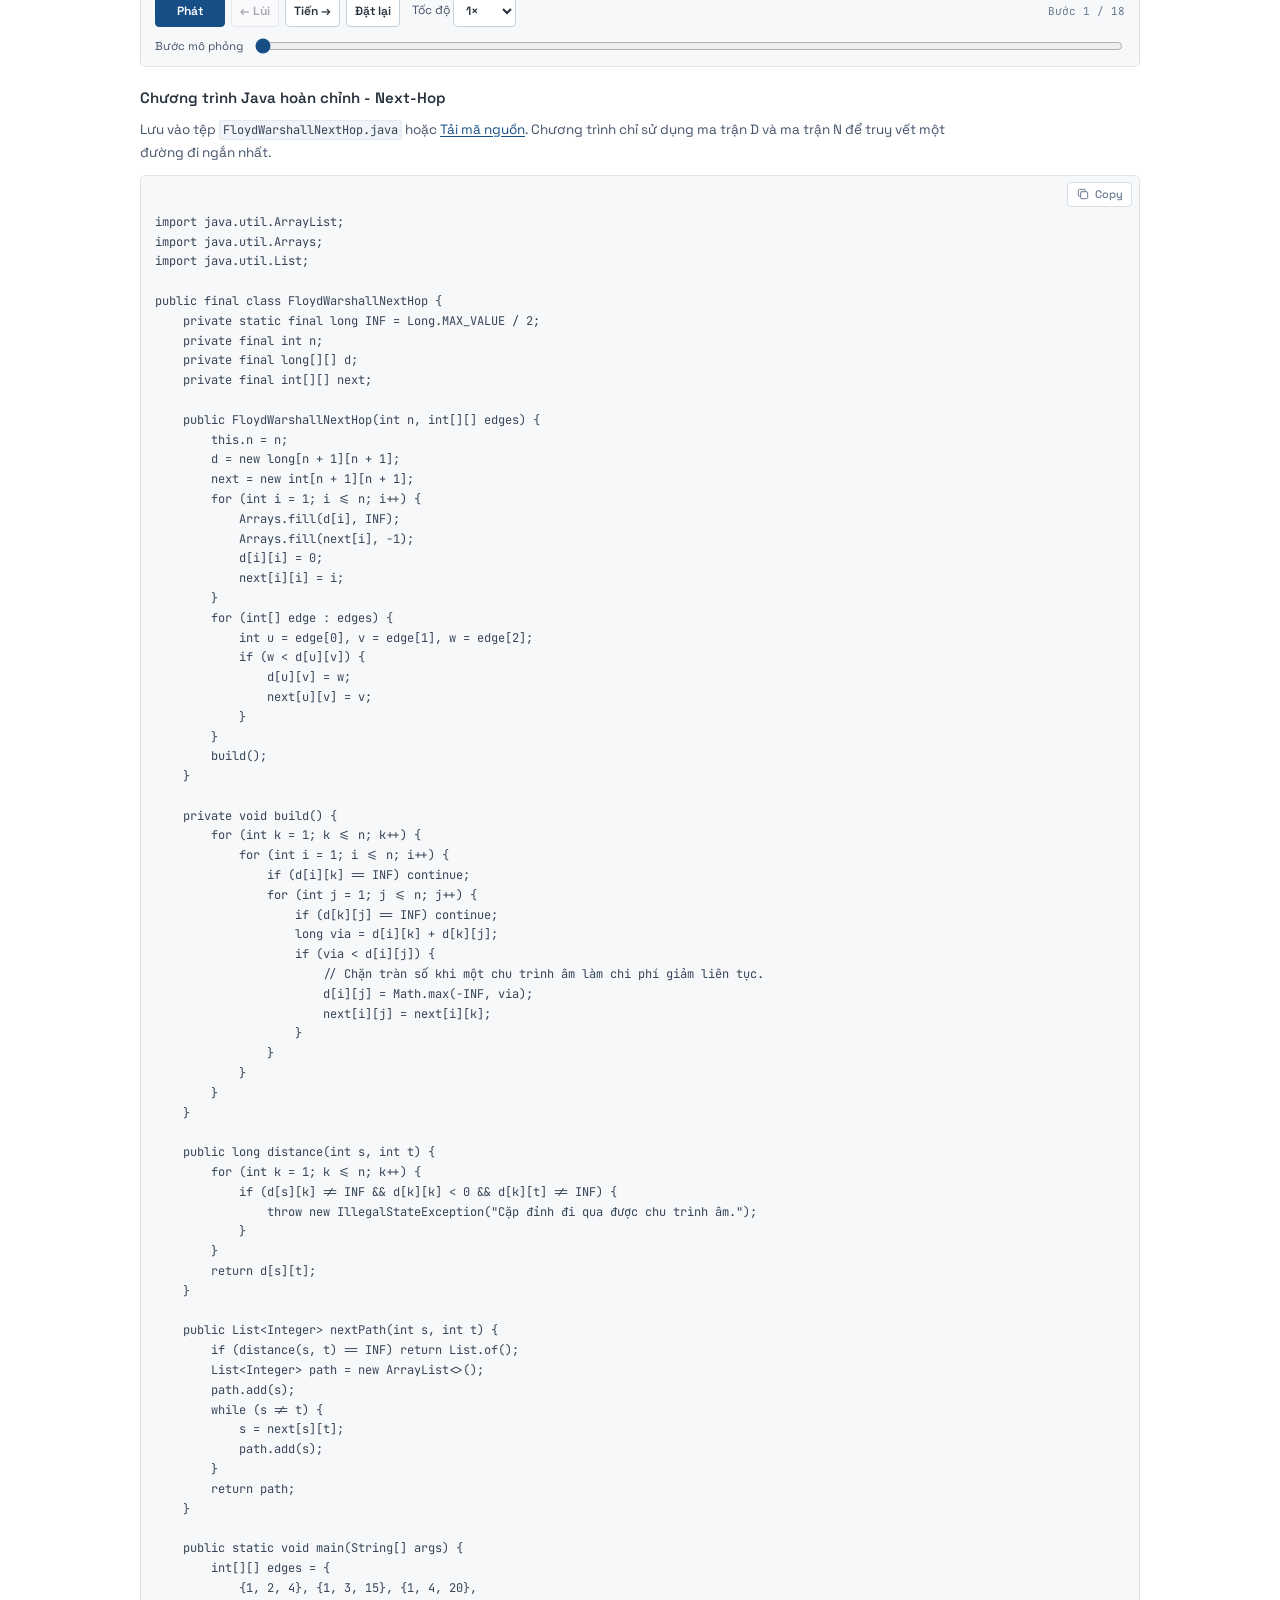
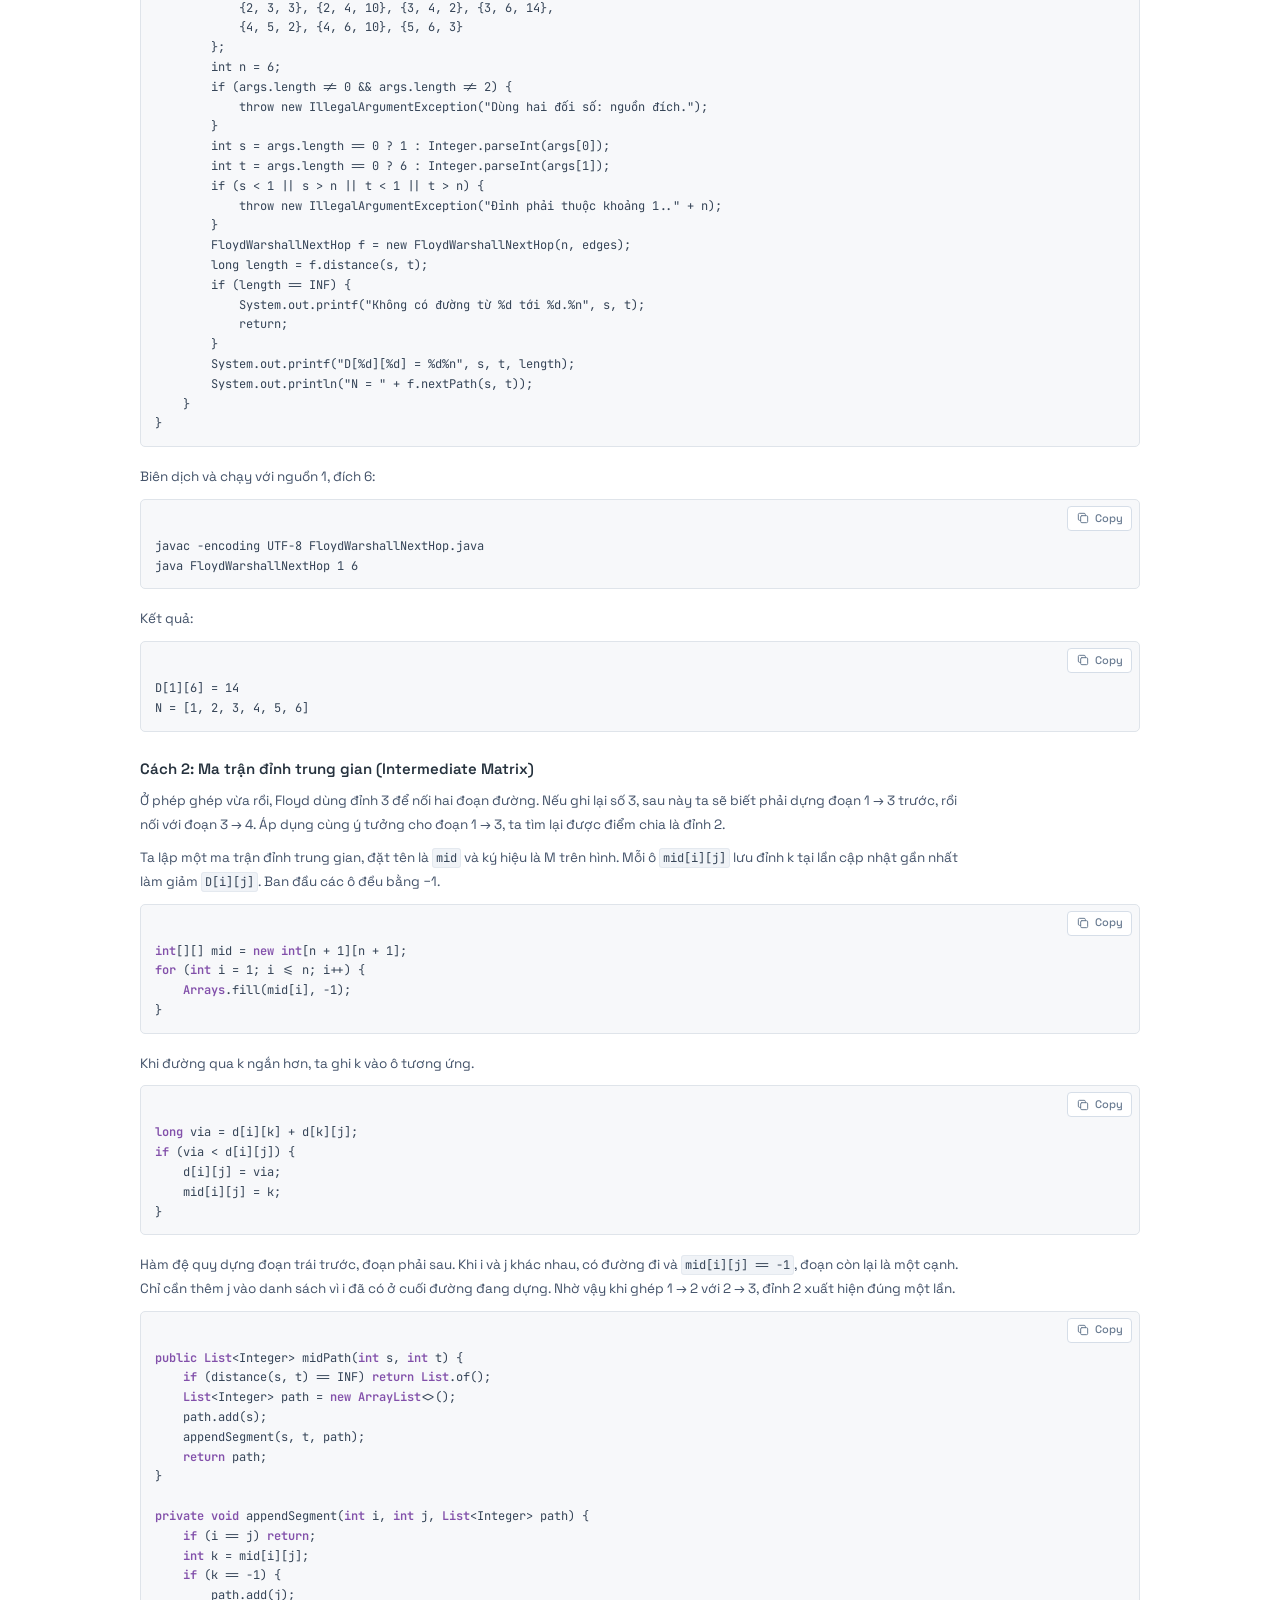
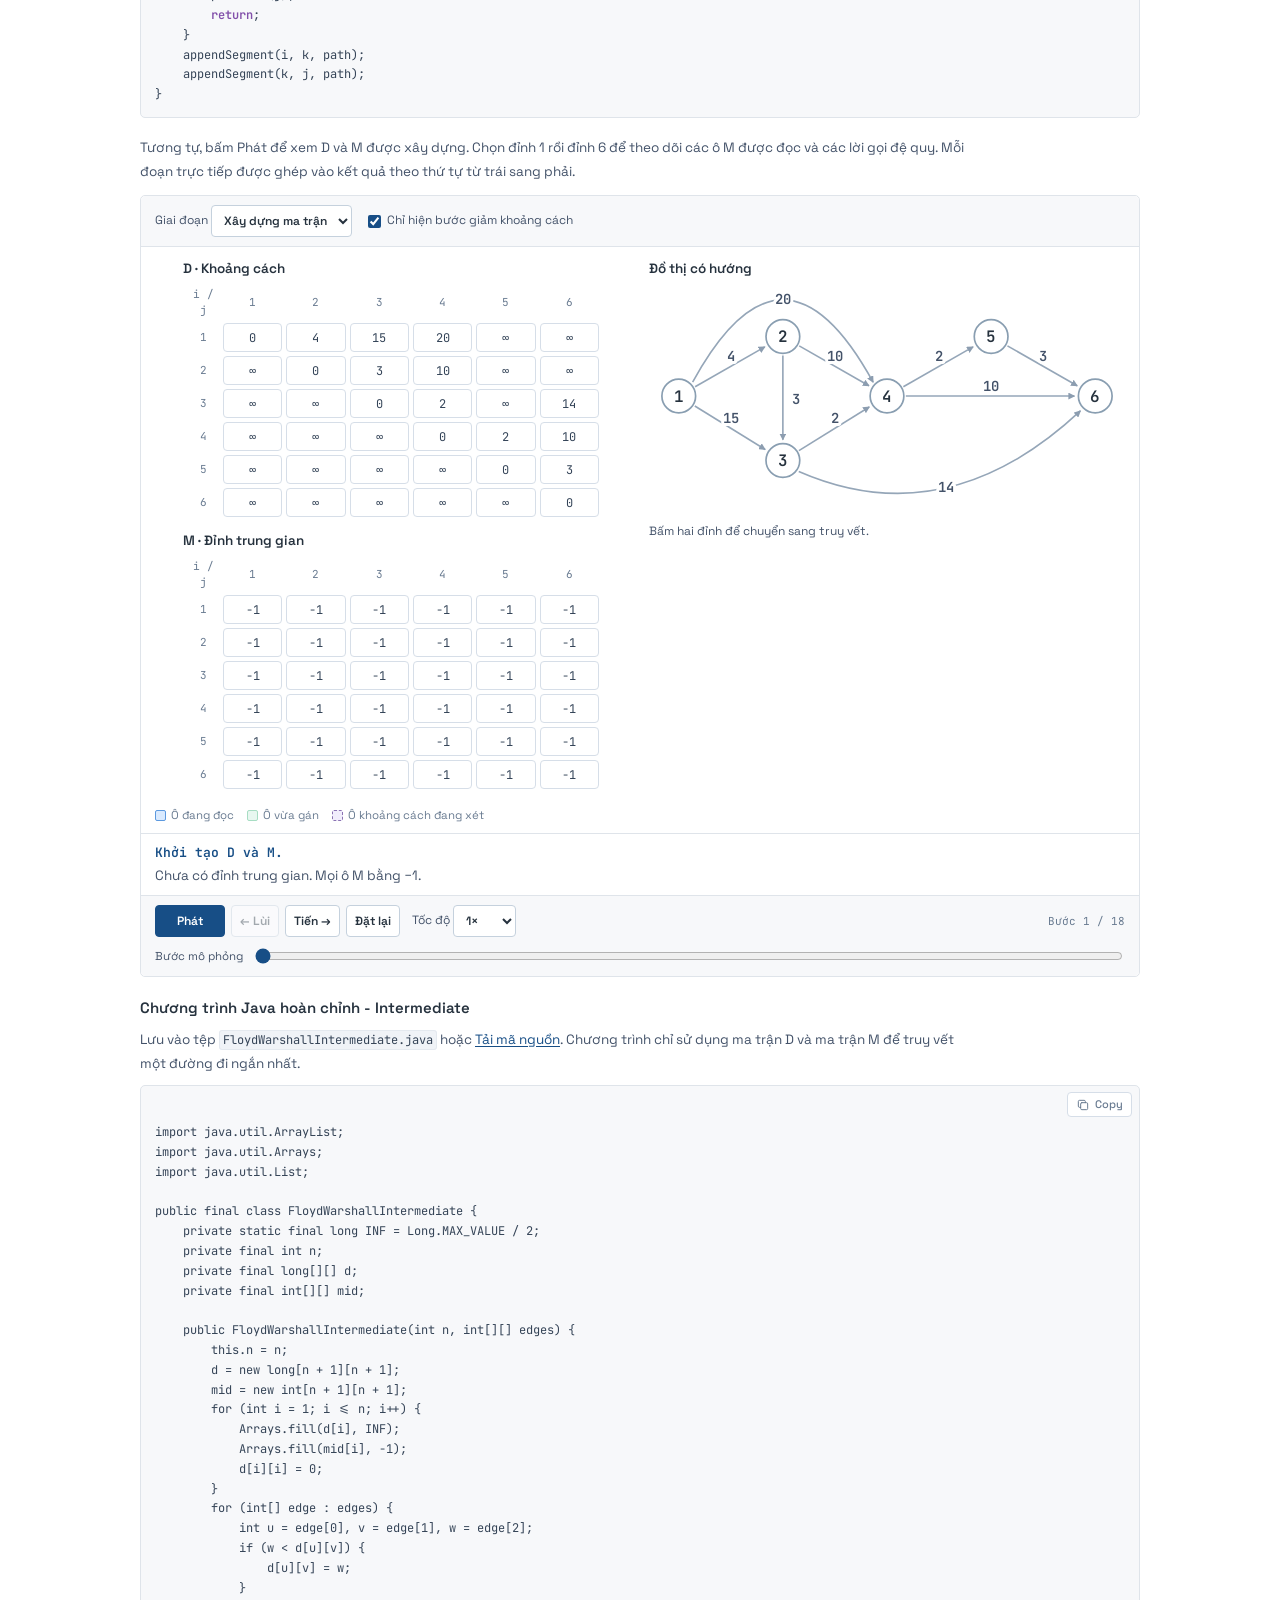
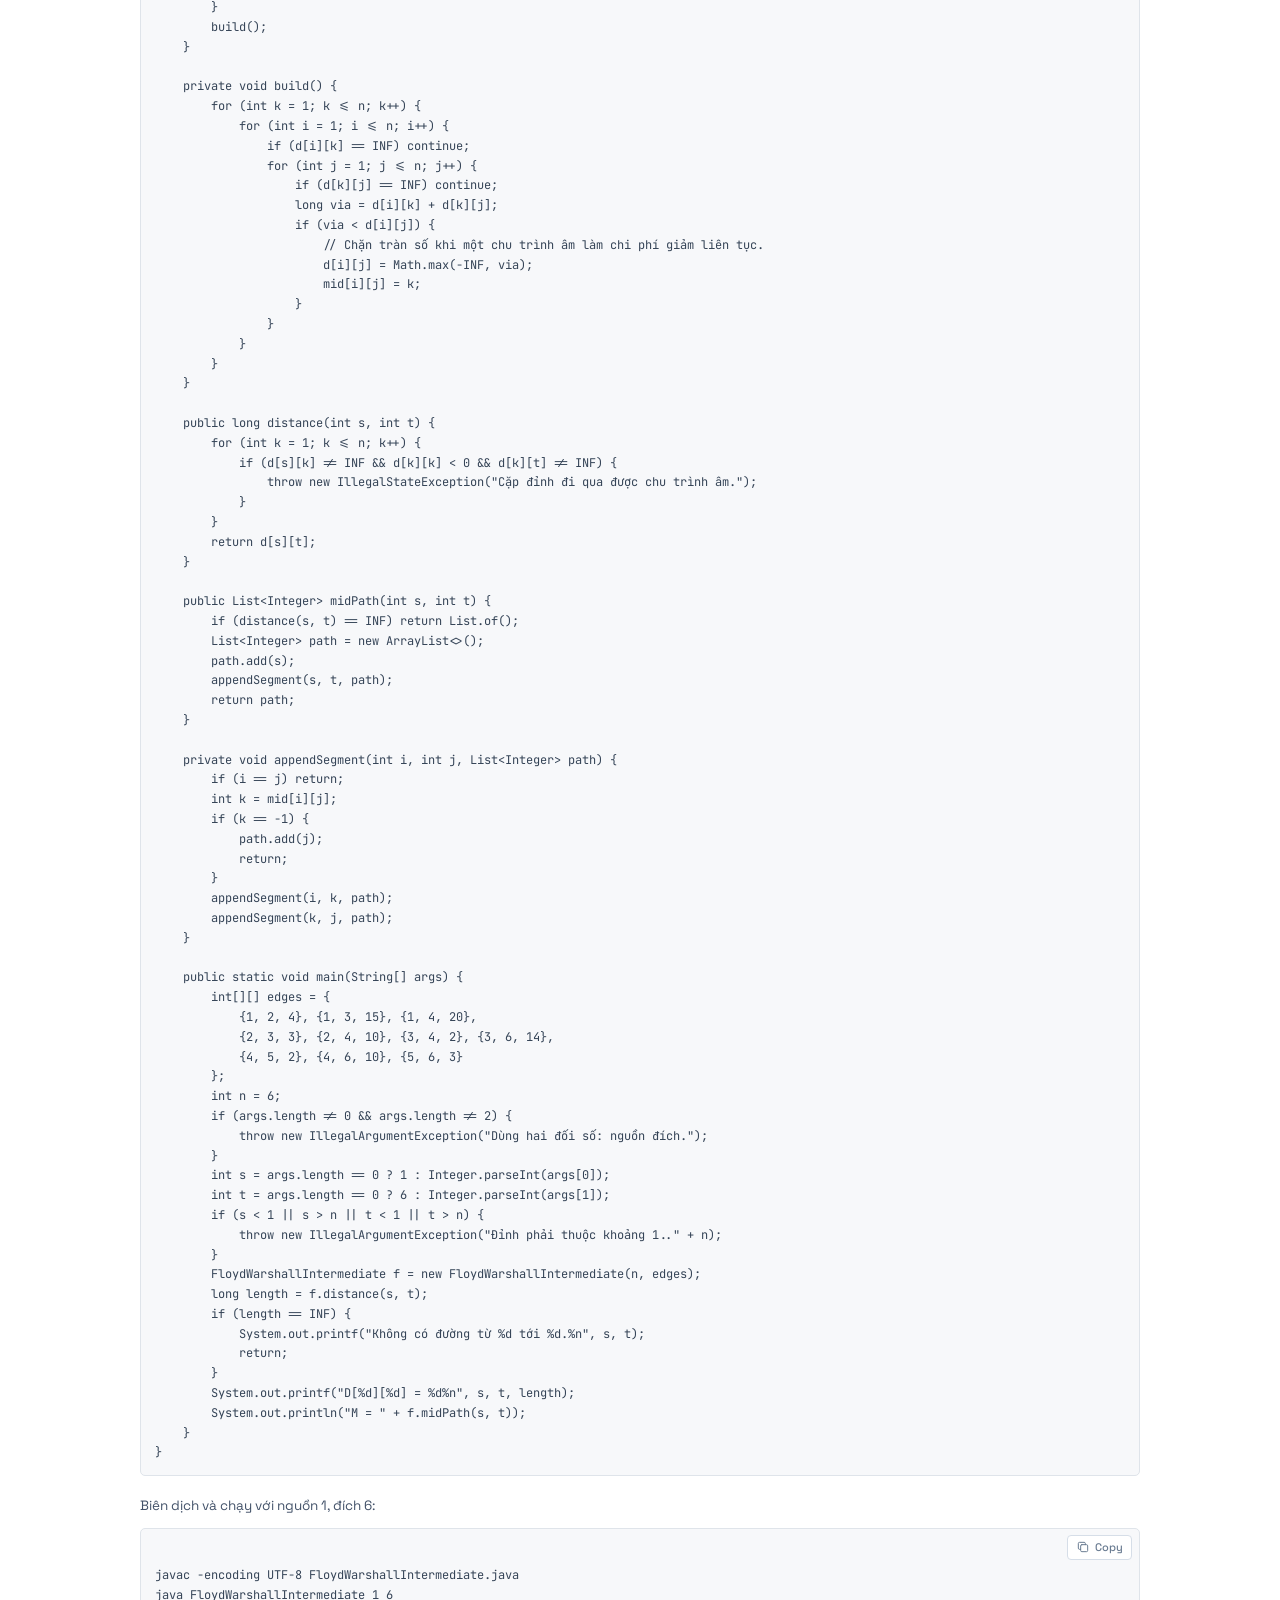
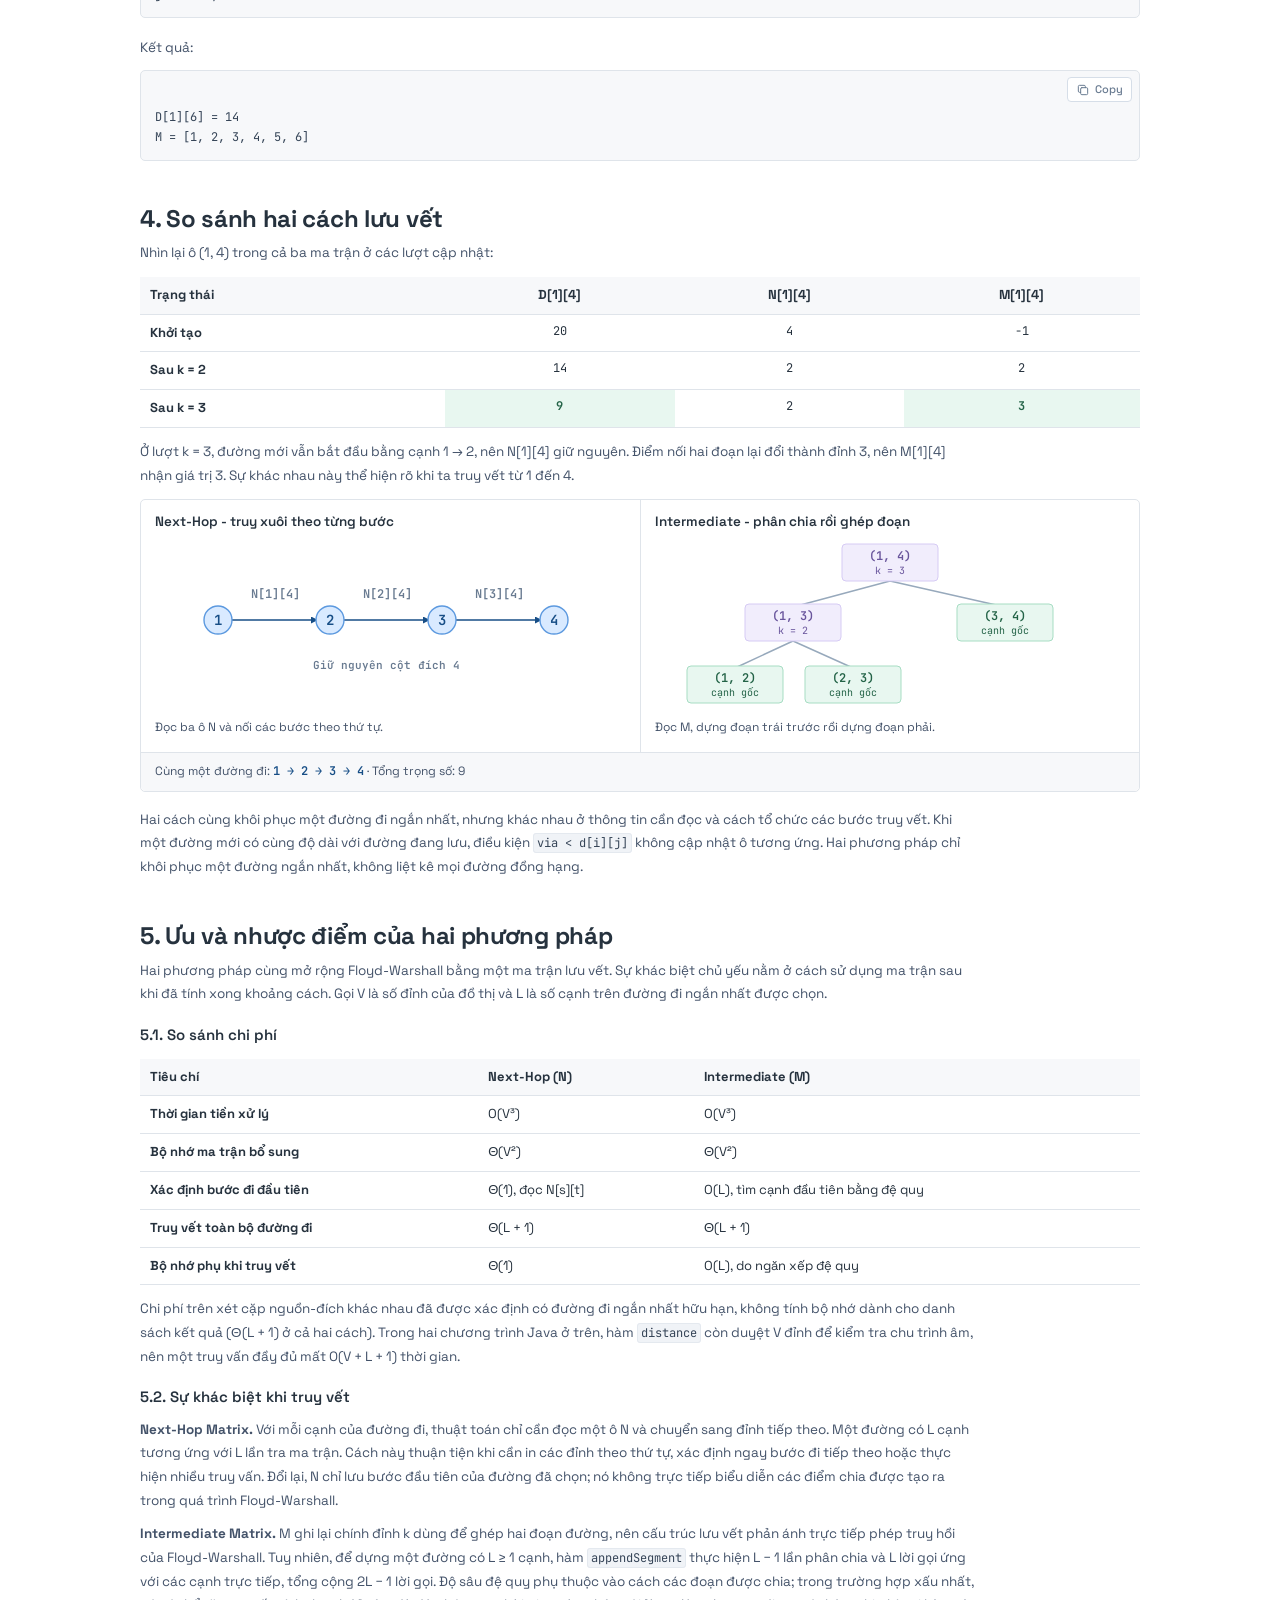
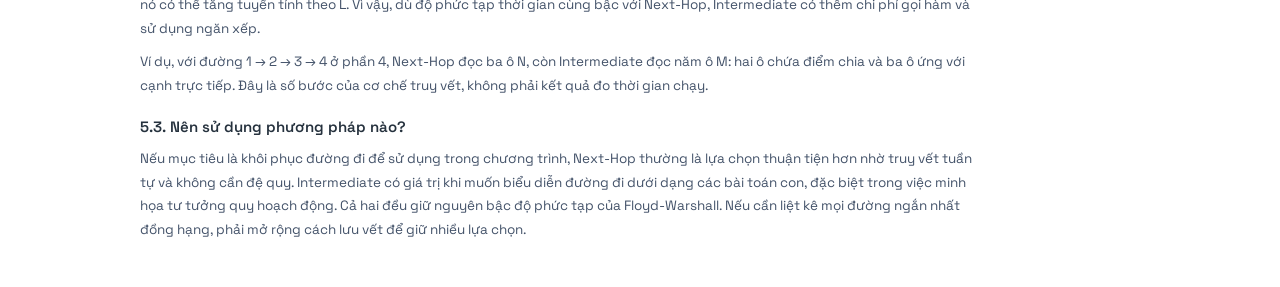
==== commit 8a915a6f: "Add copy buttons to code blocks with portal iframe fallback" ====
--- a/index.html
+++ b/index.html
@@ -4,7 +4,7 @@
 <meta charset="utf-8"><meta name="viewport" content="width=device-width, initial-scale=1">
 <title>Truy vết đường đi với Floyd-Warshall</title>
 <meta name="description" content="Truy vết Floyd-Warshall bằng ma trận bước kế tiếp hoặc ma trận đỉnh trung gian, với ví dụ sáu đỉnh và mã Java.">
-<link rel="stylesheet" href="lesson.css?v=audit1"><script defer src="matrix-engine.js?v=5"></script><script defer src="lesson.js?v=audit1"></script>
+<link rel="stylesheet" href="lesson.css?v=copy1"><script defer src="matrix-engine.js?v=5"></script><script defer src="lesson.js?v=audit1"></script><script defer src="copy-code.js?v=1"></script>
 </head>
 <body><main>
 <header><h1>Truy vết đường đi với Floyd-Warshall</h1></header>
--- a/lesson.css
+++ b/lesson.css
@@ -177,3 +177,14 @@
 .calls ol { overflow-wrap: anywhere; }
 @media(max-width:650px) { .timeline { padding: 0 8px 8px; } .legend { gap: 5px; } .target-key { margin-left: 4px; } }
 @media print { .timeline { display: none; } }
+
+/* A copy action anchored to each code block, not its scrolling content. */
+.copy-block { position: relative; margin: 8px 0 18px; min-width: 0; }
+.copy-block > pre { margin: 0; padding-top: 37px; }
+.copy-code { position: absolute; top: 7px; right: 8px; z-index: 1; display: inline-flex; align-items: center; justify-content: center; gap: 5px; padding: 3px 8px; min-height: 25px; border: 1px solid #d6dee8; border-radius: 4px; background: #fff; color: var(--muted); font: 500 11px/1.4 var(--sans); cursor: pointer; }
+.copy-code:hover { color: var(--blue); border-color: var(--blue-border); background: #f8fbff; }
+.copy-code[data-state="copied"] { color: var(--green); border-color: var(--green-border); background: var(--green-bg); }
+.copy-code[data-state="failed"] { color: #a33e35; }
+.copy-code svg { flex: none; }
+@media (pointer: coarse) { .copy-code { min-height: 32px; } .copy-block > pre { padding-top: 45px; } }
+@media print { .copy-code { display: none; } .copy-block > pre { padding-top: 12px; } }
